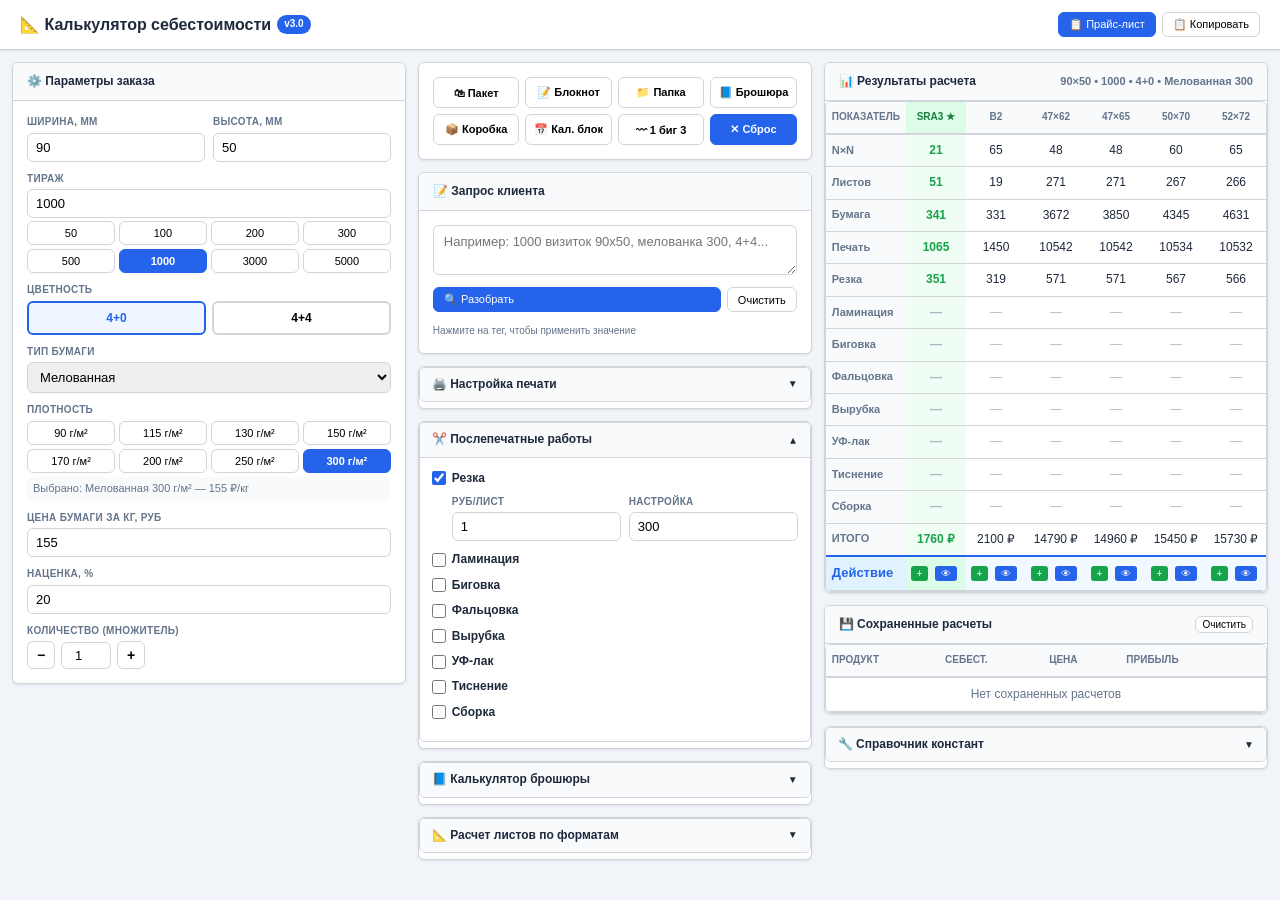
==== index.html @ 57817b4a "Update index.html" ====
<!DOCTYPE html>
<html lang="ru">
<head>
  <meta charset="UTF-8">
  <title>Калькулятор себестоимости — Полиграфия</title>
  <meta name="viewport" content="width=device-width, initial-scale=1.0">
  <style>
    :root {
      --primary: #2563eb;
      --primary-dark: #1d4ed8;
      --success: #16a34a;
      --warning: #ea580c;
      --danger: #dc2626;
      --bg: #f1f5f9;
      --card: #ffffff;
      --border: #d1d5db;
      --text: #1e293b;
      --text-muted: #64748b;
      --shadow: 0 1px 3px 0 rgb(0 0 0 / 0.08), 0 1px 2px -1px rgb(0 0 0 / 0.06);
      --shadow-lg: 0 10px 15px -3px rgb(0 0 0 / 0.1), 0 4px 6px -4px rgb(0 0 0 / 0.08);
      --radius: 6px;
    }
    * { box-sizing: border-box; margin: 0; padding: 0; }
    body {
      font-family: -apple-system, BlinkMacSystemFont, 'Segoe UI', Roboto, 'Helvetica Neue', Arial, sans-serif;
      background: var(--bg);
      color: var(--text);
      line-height: 1.45;
      padding: 0;
      font-size: 13px;
    }
    .app-header {
      background: var(--card);
      border-bottom: 1px solid var(--border);
      padding: 12px 20px;
      display: flex;
      align-items: center;
      justify-content: space-between;
      position: sticky;
      top: 0;
      z-index: 100;
      box-shadow: var(--shadow);
    }
    .app-header h1 {
      font-size: 16px;
      font-weight: 700;
      color: var(--text);
      display: flex;
      align-items: center;
      gap: 6px;
    }
    .app-header .badge {
      background: var(--primary);
      color: white;
      font-size: 10px;
      padding: 2px 7px;
      border-radius: 10px;
      font-weight: 600;
    }
    .header-actions { display: flex; gap: 6px; }

    .btn {
      padding: 6px 12px;
      border-radius: var(--radius);
      border: 1px solid var(--border);
      background: var(--card);
      cursor: pointer;
      font-size: 12px;
      font-weight: 500;
      transition: all 0.12s;
      display: inline-flex;
      align-items: center;
      gap: 4px;
    }
    .btn:hover { background: var(--bg); border-color: var(--text-muted); }
    .btn-primary {
      background: var(--primary);
      color: white;
      border-color: var(--primary);
    }
    .btn-primary:hover { background: var(--primary-dark); }
    .btn-success {
      background: var(--success);
      color: white;
      border-color: var(--success);
    }
    .btn-sm { padding: 5px 10px; font-size: 11px; }
    .btn-icon { padding: 6px; }

    /* ========== 3-COLUMN LAYOUT ========== */
    .container {
      max-width: 1600px;
      margin: 0 auto;
      padding: 16px;
      display: grid;
      grid-template-columns: 1fr 1fr 1fr;
      gap: 16px;
      align-items: start;
    }
    @media (max-width: 1280px) {
      .container { grid-template-columns: 1fr 1fr 1fr; gap: 12px; padding: 12px; }
    }
    @media (max-width: 1024px) {
      .container { grid-template-columns: 1fr; }
    }

    .col { display: flex; flex-direction: column; gap: 12px; }

    .panel {
      background: var(--card);
      border-radius: var(--radius);
      border: 1px solid var(--border);
      box-shadow: var(--shadow);
      overflow: hidden;
    }
    .panel-header {
      padding: 10px 14px;
      border-bottom: 1px solid var(--border);
      font-weight: 600;
      font-size: 12px;
      display: flex;
      align-items: center;
      justify-content: space-between;
      background: #f8fafc;
    }
    .panel-body { padding: 14px; }

    /* ========== COLUMN 1: PARAMETERS ========== */
    .param-grid {
      display: flex;
      flex-direction: column;
      gap: 10px;
    }
    .form-group { }
    .form-group label {
      display: block;
      font-size: 10px;
      font-weight: 600;
      color: var(--text-muted);
      margin-bottom: 3px;
      text-transform: uppercase;
      letter-spacing: 0.3px;
    }
    .form-group input,
    .form-group select {
      width: 100%;
      padding: 6px 8px;
      border: 1px solid var(--border);
      border-radius: var(--radius);
      font-size: 13px;
      transition: all 0.12s;
    }
    .form-group input:focus,
    .form-group select:focus {
      outline: none;
      border-color: var(--primary);
      box-shadow: 0 0 0 2px rgba(37, 99, 235, 0.1);
    }
    .form-row {
      display: grid;
      grid-template-columns: 1fr 1fr;
      gap: 8px;
    }

    .quick-buttons {
      display: grid;
      grid-template-columns: repeat(4, 1fr);
      gap: 4px;
      margin-top: 3px;
    }
    .quick-btn {
      padding: 5px 4px;
      border: 1px solid var(--border);
      background: var(--card);
      border-radius: var(--radius);
      font-size: 11px;
      cursor: pointer;
      text-align: center;
      transition: all 0.12s;
    }
    .quick-btn:hover { background: #f1f5f9; border-color: var(--text-muted); }
    .quick-btn.active {
      background: var(--primary);
      color: white;
      border-color: var(--primary);
      font-weight: 600;
    }

    .sides-toggle {
      display: grid;
      grid-template-columns: 1fr 1fr;
      gap: 6px;
    }
    .toggle-btn {
      padding: 8px 6px;
      border: 2px solid var(--border);
      background: var(--card);
      border-radius: var(--radius);
      cursor: pointer;
      text-align: center;
      font-weight: 600;
      font-size: 12px;
      transition: all 0.12s;
    }
    .toggle-btn.active {
      border-color: var(--primary);
      color: var(--primary);
      background: #eff6ff;
    }

    .multiplier-box {
      display: flex;
      align-items: center;
      gap: 6px;
    }
    .multiplier-box button {
      width: 28px;
      height: 28px;
      border: 1px solid var(--border);
      background: var(--card);
      border-radius: var(--radius);
      cursor: pointer;
      font-size: 14px;
      font-weight: 600;
      display: flex;
      align-items: center;
      justify-content: center;
    }
    .multiplier-box input {
      width: 50px;
      text-align: center;
      padding: 5px;
      border: 1px solid var(--border);
      border-radius: var(--radius);
    }

    .tag-hint {
      font-size: 10px;
      color: var(--text-muted);
      margin-top: 4px;
    }
    .paper-display {
      font-size: 11px;
      color: var(--text-muted);
      margin-top: 4px;
      padding: 4px 6px;
      background: #f8fafc;
      border-radius: var(--radius);
    }

    /* ========== PRODUCT TYPE BUTTONS ========== */
    .product-types {
      display: grid;
      grid-template-columns: repeat(4, 1fr);
      gap: 6px;
    }
    .product-types .quick-btn {
      font-size: 11px;
      padding: 8px 4px;
      font-weight: 600;
    }
    .product-types .quick-btn.active {
      background: var(--primary);
      color: white;
      border-color: var(--primary);
    }

    /* ========== PRICE LIST ========== */
    .price-qty-card {
      border: 1px solid var(--border);
      border-radius: var(--radius);
      padding: 10px;
      text-align: center;
      background: white;
      transition: all 0.12s;
    }
    .price-qty-card:hover { border-color: var(--primary); box-shadow: var(--shadow); }
    .price-qty-card .qty-label {
      font-size: 11px;
      font-weight: 600;
      color: var(--text-muted);
      margin-bottom: 6px;
    }
    .price-qty-card .price-btn {
      width: 100%;
      padding: 8px;
      border: 2px solid var(--primary);
      background: white;
      color: var(--primary);
      border-radius: var(--radius);
      font-size: 14px;
      font-weight: 700;
      cursor: pointer;
      transition: all 0.12s;
    }
    .price-qty-card .price-btn:hover {
      background: var(--primary);
      color: white;
    }
    .price-basket-item {
      display: flex;
      align-items: center;
      gap: 8px;
      padding: 8px 10px;
      border-bottom: 1px solid var(--border);
      font-size: 12px;
    }
    .price-basket-item:last-child { border-bottom: none; }
    .price-basket-item input[type="checkbox"] {
      width: 16px;
      height: 16px;
      accent-color: var(--primary);
    }
    .price-basket-item .basket-info {
      flex: 1;
      font-weight: 500;
    }
    .price-basket-item .basket-price {
      font-weight: 700;
      color: var(--primary);
      font-size: 13px;
    }
    .price-basket-item .basket-delete {
      padding: 2px 6px;
      font-size: 11px;
      border: 1px solid var(--border);
      background: white;
      border-radius: 3px;
      cursor: pointer;
      color: var(--danger);
    }
    .price-basket-item.merged {
      background: #eff6ff;
      border-left: 3px solid var(--primary);
    }

    /* ========== LAMINATION TYPE ========== */
    .lam-type-toggle {
      display: grid;
      grid-template-columns: 1fr 1fr;
      gap: 6px;
      margin-top: 6px;
    }
    .lam-color-toggle {
      display: grid;
      grid-template-columns: 1fr 1fr 1fr;
      gap: 6px;
      margin-top: 6px;
    }

    /* ========== COLUMN 2: TOOLS ========== */
    .request-box textarea {
      width: 100%;
      padding: 8px 10px;
      border: 1px solid var(--border);
      border-radius: var(--radius);
      font-size: 13px;
      resize: vertical;
      min-height: 50px;
      font-family: inherit;
    }
    .request-box textarea:focus {
      outline: none;
      border-color: var(--primary);
      box-shadow: 0 0 0 2px rgba(37, 99, 235, 0.1);
    }
    .request-actions {
      display: flex;
      gap: 6px;
      margin-top: 6px;
    }
    .parsed-tags {
      display: flex;
      flex-wrap: wrap;
      gap: 4px;
      margin-top: 8px;
    }
    .tag {
      padding: 3px 8px;
      background: #eff6ff;
      color: var(--primary);
      border: 1px solid #bfdbfe;
      border-radius: 12px;
      font-size: 11px;
      cursor: pointer;
      font-weight: 500;
      transition: all 0.12s;
    }
    .tag:hover { background: #dbeafe; }
    .tag.active {
      background: var(--primary);
      color: white;
      border-color: var(--primary);
    }

    /* Accordion */
    .accordion-item {
      border: 1px solid var(--border);
      border-radius: var(--radius);
      margin-bottom: 6px;
      overflow: hidden;
    }
    .accordion-header {
      padding: 8px 12px;
      background: #f8fafc;
      cursor: pointer;
      display: flex;
      align-items: center;
      justify-content: space-between;
      font-weight: 600;
      font-size: 12px;
      user-select: none;
    }
    .accordion-header:hover { background: #f1f5f9; }
    .accordion-icon { transition: transform 0.2s; font-size: 10px; }
    .accordion-item.open .accordion-icon { transform: rotate(180deg); }
    .accordion-body {
      display: none;
      padding: 12px;
      border-top: 1px solid var(--border);
    }
    .accordion-item.open .accordion-body { display: block; }

    .option-row {
      display: flex;
      align-items: center;
      gap: 6px;
      margin-bottom: 8px;
      font-size: 12px;
    }
    .option-row input[type="checkbox"] {
      width: 14px;
      height: 14px;
      accent-color: var(--primary);
    }
    .sub-options {
      margin-left: 20px;
      display: grid;
      grid-template-columns: 1fr 1fr;
      gap: 8px;
      margin-bottom: 10px;
    }
    .sub-options .form-group { margin-bottom: 0; }
    .sub-options .form-group.full { grid-column: 1 / -1; }

    .print-grid {
      display: grid;
      grid-template-columns: 1fr 1fr;
      gap: 8px;
    }

    .brochure-calc {
      display: grid;
      grid-template-columns: 1fr 1fr;
      gap: 8px;
      align-items: end;
    }
    .brochure-formats {
      display: grid;
      grid-template-columns: repeat(4, 1fr);
      gap: 4px;
      margin-bottom: 8px;
    }

    /* ========== COLUMN 3: OUTPUT ========== */
    .results-wrapper {
      overflow-x: auto;
      border-radius: var(--radius);
      border: 1px solid var(--border);
    }
    .results-table {
      width: 100%;
      border-collapse: collapse;
      font-size: 12px;
    }
    .results-table thead th {
      background: #f8fafc;
      padding: 8px 6px;
      border-bottom: 2px solid var(--border);
      font-weight: 600;
      font-size: 10px;
      text-transform: uppercase;
      color: var(--text-muted);
      white-space: nowrap;
      position: sticky;
      top: 0;
      z-index: 10;
    }
    .results-table tbody td {
      padding: 8px 6px;
      border-bottom: 1px solid var(--border);
      text-align: center;
      white-space: nowrap;
    }
    .results-table tbody tr:hover { background: #f8fafc; }
    .results-table tbody tr.best-format { background: #f0fdf4; }
    .results-table tbody tr.best-format td { color: var(--success); font-weight: 600; }
    .results-table .format-cell {
      text-align: left;
      font-weight: 600;
    }
    .results-table .total-cell {
      font-weight: 700;
      font-size: 13px;
    }
    .results-table .dash { color: var(--text-muted); opacity: 0.5; }

    /* Transposed results table */
    .results-transposed tbody td {
      text-align: center;
      padding: 7px 6px;
      border-bottom: 1px solid var(--border);
      font-size: 12px;
    }
    .results-transposed tbody td:first-child {
      text-align: left;
      font-weight: 600;
      color: var(--text-muted);
      font-size: 11px;
      background: #f8fafc;
      white-space: nowrap;
    }
    .results-transposed tbody tr:last-child td {
      font-weight: 700;
      font-size: 13px;
      background: #f0f9ff;
      border-top: 2px solid var(--primary);
    }
    .results-transposed tbody tr:last-child td:first-child {
      background: #e0f2fe;
      color: var(--primary);
    }
    .results-transposed tbody td.best-col {
      background: #f0fdf4;
      color: var(--success);
      font-weight: 600;
    }
    .results-transposed tbody tr:last-child td.best-col {
      background: #dcfce7;
      color: #15803d;
      font-weight: 700;
    }
    .results-transposed thead th {
      text-align: center;
    }
    .results-transposed thead th.best-col-header {
      background: #dcfce7;
      color: #15803d;
      position: relative;
    }
    .results-transposed thead th.best-col-header::after {
      content: "★";
      font-size: 10px;
      margin-left: 3px;
    }
    .results-transposed thead th:first-child {
      text-align: left;
      min-width: 70px;
    }
    .results-transposed .remember-cell {
      padding: 4px 2px !important;
      min-width: 60px;
    }

    .remember-btn {
      padding: 2px 6px;
      font-size: 10px;
      background: var(--success);
      color: white;
      border: none;
      border-radius: 3px;
      cursor: pointer;
      font-weight: 500;
      margin-right: 4px;
    }
    .remember-btn:hover { background: #15803d; }

    .saved-table {
      width: 100%;
      border-collapse: collapse;
      font-size: 12px;
    }
    .saved-table th {
      background: #f8fafc;
      padding: 8px 6px;
      border-bottom: 2px solid var(--border);
      font-weight: 600;
      font-size: 10px;
      text-transform: uppercase;
      color: var(--text-muted);
      text-align: left;
    }
    .saved-table td {
      padding: 8px 6px;
      border-bottom: 1px solid var(--border);
    }
    .saved-table tr:hover { background: #f8fafc; }
    .saved-table .price-cell { font-weight: 600; color: var(--primary); }
    .saved-table .profit-cell { font-weight: 600; color: var(--success); }
    .saved-table .cost-cell { font-weight: 500; }
    .saved-table .actions {
      display: flex;
      gap: 3px;
    }
    .saved-table .actions button {
      padding: 2px 5px;
      font-size: 10px;
      border: 1px solid var(--border);
      background: white;
      border-radius: 3px;
      cursor: pointer;
    }
    .saved-table .actions button:hover { background: var(--bg); }

    .constants-grid {
      display: grid;
      grid-template-columns: 1fr 1fr 1fr;
      gap: 12px;
      font-size: 12px;
    }
    .constants-grid h4 {
      font-size: 11px;
      margin-bottom: 6px;
      color: var(--primary);
      font-weight: 600;
    }
    .constants-grid ul {
      list-style: none;
      line-height: 1.7;
    }

    .results-summary {
      font-size: 11px;
      color: var(--text-muted);
    }

    /* Modal */
    .modal-overlay {
      display: none;
      position: fixed;
      inset: 0;
      background: rgba(0,0,0,0.5);
      z-index: 1000;
      align-items: center;
      justify-content: center;
      padding: 20px;
    }
    .modal-overlay.active { display: flex; }
    .modal {
      background: var(--card);
      border-radius: var(--radius);
      box-shadow: var(--shadow-lg);
      max-width: 900px;
      width: 100%;
      max-height: 90vh;
      overflow: hidden;
      display: flex;
      flex-direction: column;
    }
    .modal-header {
      padding: 14px 18px;
      border-bottom: 1px solid var(--border);
      display: flex;
      justify-content: space-between;
      align-items: center;
    }
    .modal-header h3 { font-size: 15px; }
    .modal-body {
      padding: 18px;
      overflow-y: auto;
      flex: 1;
    }
    .modal-close {
      background: none;
      border: none;
      font-size: 20px;
      cursor: pointer;
      color: var(--text-muted);
    }

    /* Utilities */
    .text-muted { color: var(--text-muted); }
    .text-sm { font-size: 11px; }
    .mb-2 { margin-bottom: 6px; }
    .mb-3 { margin-bottom: 10px; }
    .mt-2 { margin-top: 6px; }
    .mt-3 { margin-top: 10px; }
    .w-full { width: 100%; }
    .flex { display: flex; }
    .gap-2 { gap: 6px; }
    .items-center { align-items: center; }
    .justify-between { justify-content: space-between; }

    @media (max-width: 768px) {
      .app-header { padding: 10px 14px; }
      .app-header h1 { font-size: 14px; }
      .container { padding: 10px; gap: 10px; }
      .print-grid { grid-template-columns: 1fr; }
      .sub-options { grid-template-columns: 1fr; }
      .brochure-calc { grid-template-columns: 1fr; }
      .constants-grid { grid-template-columns: 1fr; }
    }
  </style>
<base target="_blank">
</head>
<body>

<div class="app-header">
  <h1>&#128208; Калькулятор себестоимости <span class="badge">v3.0</span></h1>
  <div class="header-actions">
    <button class="btn btn-primary btn-sm" onclick="openPriceModal()">&#128203; Прайс-лист</button>
    <button class="btn btn-sm" onclick="copyToClipboard()">&#128203; Копировать</button>
  </div>
</div>

<div class="container">

  <!-- ========== COLUMN 1: PARAMETERS ========== -->
  <div class="col col-params">

    <div class="panel">
      <div class="panel-header">&#9881;&#65039; Параметры заказа</div>
      <div class="panel-body">
        <div class="param-grid">

          <div class="form-row">
            <div class="form-group">
              <label>Ширина, мм</label>
              <input type="number" id="width" value="90" oninput="onInputChange()">
            </div>
            <div class="form-group">
              <label>Высота, мм</label>
              <input type="number" id="height" value="50" oninput="onInputChange()">
            </div>
          </div>

          <div class="form-group">
            <label>Тираж</label>
            <input type="number" id="quantity" value="1000" oninput="onInputChange()">
            <div class="quick-buttons" id="quantityButtons"></div>
          </div>

          <div class="form-group">
            <label>Цветность</label>
            <div class="sides-toggle">
              <button class="toggle-btn active" id="btn_4_0" onclick="setSides(1)">4+0</button>
              <button class="toggle-btn" id="btn_4_4" onclick="setSides(2)">4+4</button>
            </div>
          </div>

          <div class="form-group">
            <label>Тип бумаги</label>
            <select id="paperType" onchange="updatePaperOptions(); onInputChange();">
              <option value="offset">Офсетная</option>
              <option value="matt" selected>Мелованная</option>
              <option value="cardboard">Картон</option>
              <option value="designer">Дизайнерская</option>
              <option value="adhesive">Самоклейка</option>
            </select>
          </div>

          <div id="customPaperPriceContainer" style="display:none;">
            <div class="form-group">
              <label>Стоимость за 1 лист, руб</label>
              <input type="number" id="customPaperPrice" value="100" oninput="onInputChange()">
              <div class="tag-hint">Для цифры — 1/4 листа, для офсета — 1/2 листа</div>
            </div>
          </div>

          <div class="form-group">
            <label>Плотность</label>
            <div class="quick-buttons" id="paperOptions"></div>
            <div id="display_paper" class="paper-display">Выбрано: Мелованная 300 г/м2</div>
          </div>

          <div class="form-group" id="paperPricePerKgGroup">
            <label>Цена бумаги за кг, руб</label>
            <input type="number" id="paperPricePerKg" value="155" oninput="onInputChange()">
          </div>

          <div class="form-group">
            <label>Наценка, %</label>
            <input type="number" id="markupPercent" value="20" oninput="onInputChange()">
          </div>

          <div class="form-group">
            <label>Количество (множитель)</label>
            <div class="multiplier-box">
              <button onclick="changeMultiplier(-1)">&#8722;</button>
              <input type="number" id="quantityMultiplier" value="1" min="1" oninput="onMultiplierChange()">
              <button onclick="changeMultiplier(1)">+</button>
            </div>
          </div>

        </div>
      </div>
    </div>

  </div>

  <!-- ========== COLUMN 2: TOOLS ========== -->
  <div class="col col-tools">

    <!-- Product Types -->
    <div class="panel">
      <div class="panel-body">
        <div class="product-types">
          <button class="quick-btn" id="ptype_Packet" onclick="selectProductType('Пакет A3')">🛍 Пакет</button>
          <button class="quick-btn" id="ptype_Bloknot" onclick="selectProductType('Блокнот')">📝 Блокнот</button>
          <button class="quick-btn" id="ptype_Papka" onclick="selectProductType('Папка')">📁 Папка</button>
          <button class="quick-btn" id="ptype_Broshyura" onclick="selectProductType('Брошюра')">📘 Брошюра</button>
          <button class="quick-btn" id="ptype_Korobka" onclick="selectProductType('Коробка')">📦 Коробка</button>
          <button class="quick-btn" id="ptype_Kalendar" onclick="selectProductType('Календарный блок')">📅 Кал. блок</button>
          <button class="quick-btn" id="ptype_1big3" onclick="selectProductType('Изделие 1 биг 3')">〰 1 биг 3</button>
          <button class="quick-btn active" id="ptype_None" onclick="selectProductType('')">✕ Сброс</button>
        </div>
      </div>
    </div>

    <!-- Client Request -->
    <div class="panel request-box">
      <div class="panel-header">&#128221; Запрос клиента</div>
      <div class="panel-body">
        <textarea id="clientRequestInput" placeholder="Например: 1000 визиток 90x50, мелованка 300, 4+4..."></textarea>
        <div class="request-actions">
          <button class="btn btn-primary btn-sm w-full" onclick="parseRequest()">&#128269; Разобрать</button>
          <button class="btn btn-sm" onclick="clearRequest()">Очистить</button>
        </div>
        <div id="parsedTags" class="parsed-tags"></div>
        <div class="tag-hint">Нажмите на тег, чтобы применить значение</div>
      </div>
    </div>

    <!-- Print Settings -->
    <div class="panel">
      <div class="accordion-item" id="accordionPrint">
        <div class="accordion-header" onclick="toggleAccordion('accordionPrint')">
          <span>&#128424;&#65039; Настройка печати</span>
          <span class="accordion-icon">&#9660;</span>
        </div>
        <div class="accordion-body">
          <div class="print-grid">
            <div class="form-group"><label>Цифра SRA3, руб/лист</label><input type="number" id="printCostZ" value="15"></div>
            <div class="form-group"><label>Приладка SRA3</label><input type="number" id="setupPrintZ" value="300"></div>
            <div class="form-group"><label>Цифра B2, руб/лист</label><input type="number" id="printCostE" value="50"></div>
            <div class="form-group"><label>Приладка B2</label><input type="number" id="setupPrintE" value="500"></div>
            <div class="form-group"><label>Офсет A2, руб/лист</label><input type="number" id="printCostOffsetA2" value="2"></div>
            <div class="form-group"><label>Приладка A2</label><input type="number" id="setupPrintOffsetA2" value="10000"></div>
          </div>
        </div>
      </div>
    </div>

    <!-- Post-press -->
    <div class="panel">
      <div class="accordion-item open" id="accordionPostpress">
        <div class="accordion-header" onclick="toggleAccordion('accordionPostpress')">
          <span>&#9986;&#65039; Послепечатные работы</span>
          <span class="accordion-icon">&#9660;</span>
        </div>
        <div class="accordion-body">

          <div class="option-row">
            <input type="checkbox" id="cuttingEnabled" checked onchange="updateSubFields()">
            <label for="cuttingEnabled" style="margin:0; font-weight:600; text-transform:none; font-size:12px;">Резка</label>
          </div>
          <div class="sub-options" id="cuttingOptions">
            <div class="form-group"><label>руб/лист</label><input type="number" id="cuttingCostSetting" value="1" oninput="onInputChange()"></div>
            <div class="form-group"><label>Настройка</label><input type="number" id="setupCutting" value="300" oninput="onInputChange()"></div>
          </div>

          <div class="option-row">
            <input type="checkbox" id="laminationEnabled" onchange="updateSubFields()">
            <label for="laminationEnabled" style="margin:0; font-weight:600; text-transform:none; font-size:12px;">Ламинация</label>
          </div>
          <div class="sub-options" id="laminationOptions" style="display:none;">
            <div class="form-group"><label>Глянец/мат, руб/лист</label><input type="number" id="laminationCost" value="12" oninput="onInputChange()"></div>
            <div class="form-group"><label>Настройка</label><input type="number" id="setupLamination" value="300" oninput="onInputChange()"></div>
            <div class="form-group"><label>Софтач SRA3, руб</label><input type="number" id="softtouchCostSRA3" value="30" oninput="onInputChange()"></div>
            <div class="form-group"><label>Софтач др., руб</label><input type="number" id="softtouchCostOther" value="50" oninput="onInputChange()"></div>
            <div class="form-group full">
              <label>Тип ламинации</label>
              <div class="lam-type-toggle">
                <button class="toggle-btn active" onclick="setLaminationType('gloss')" id="lam_gloss">Глянец/мат</button>
                <button class="toggle-btn" onclick="setLaminationType('softtouch')" id="lam_softtouch">Софтач</button>
              </div>
            </div>
            <div class="form-group full">
              <label>Цветность</label>
              <div class="lam-color-toggle">
                <button class="toggle-btn active" onclick="setLaminationSides('1+0')" id="lam_1_0">1+0</button>
                <button class="toggle-btn" onclick="setLaminationSides('1+1')" id="lam_1_1">1+1</button>
              </div>
            </div>
          </div>

          <div class="option-row">
            <input type="checkbox" id="scoreEnabled" onchange="updateSubFields()">
            <label for="scoreEnabled" style="margin:0; font-weight:600; text-transform:none; font-size:12px;">Биговка</label>
          </div>
          <div class="sub-options" id="scoreOptions" style="display:none;">
            <div class="form-group"><label>руб/биг</label><input type="number" id="scoreCost" value="2" oninput="onInputChange()"></div>
            <div class="form-group"><label>Настройка</label><input type="number" id="setupScore" value="300" oninput="onInputChange()"></div>
            <div class="form-group"><label>Бигов на изд.</label><input type="number" id="scoreCountInput" value="2" oninput="onInputChange()"></div>
          </div>

          <div class="option-row">
            <input type="checkbox" id="foldingEnabled" onchange="updateSubFields()">
            <label for="foldingEnabled" style="margin:0; font-weight:600; text-transform:none; font-size:12px;">Фальцовка</label>
          </div>
          <div class="sub-options" id="foldingOptions" style="display:none;">
            <div class="form-group"><label>руб/изд.</label><input type="number" id="foldingCostSetting" value="1" oninput="onInputChange()"></div>
            <div class="form-group"><label>Настройка</label><input type="number" id="setupFolding" value="300" oninput="onInputChange()"></div>
          </div>

          <div class="option-row">
            <input type="checkbox" id="diecutEnabled" onchange="updateSubFields()">
            <label for="diecutEnabled" style="margin:0; font-weight:600; text-transform:none; font-size:12px;">Вырубка</label>
          </div>
          <div class="sub-options" id="diecutOptions" style="display:none;">
            <div class="form-group"><label>руб/изд.</label><input type="number" id="diecutCostSetting" value="5" oninput="onInputChange()"></div>
            <div class="form-group"><label>Настройка</label><input type="number" id="setupDiecut" value="5000" oninput="onInputChange()"></div>
            <div class="form-group"><label>Штамп</label><input type="number" id="diecutStampCostSetting" value="5500" oninput="onInputChange()"></div>
            <div class="form-group"><label>Штук на штампе</label><input type="number" id="diecutPerStamp" value="1" min="1" oninput="onInputChange()"></div>
          </div>

          <div class="option-row">
            <input type="checkbox" id="uvLacquerEnabled" onchange="updateSubFields()">
            <label for="uvLacquerEnabled" style="margin:0; font-weight:600; text-transform:none; font-size:12px;">УФ-лак</label>
          </div>
          <div class="sub-options" id="uvLacquerOptions" style="display:none;">
            <div class="form-group"><label>руб/лист</label><input type="number" id="uvLacquerCostSetting" value="10" oninput="onInputChange()"></div>
            <div class="form-group"><label>Настройка</label><input type="number" id="setupUvLacquer" value="5000" oninput="onInputChange()"></div>
          </div>

          <div class="option-row">
            <input type="checkbox" id="embossingEnabled" onchange="updateSubFields()">
            <label for="embossingEnabled" style="margin:0; font-weight:600; text-transform:none; font-size:12px;">Тиснение</label>
          </div>
          <div class="sub-options" id="embossingOptions" style="display:none;">
            <div class="form-group"><label>руб/изд.</label><input type="number" id="embossingCostSetting" value="10" oninput="onInputChange()"></div>
            <div class="form-group"><label>Настройка</label><input type="number" id="setupEmbossing" value="4500" oninput="onInputChange()"></div>
            <div class="form-group"><label>Клише</label><input type="number" id="embossingKlischeCostSetting" value="2000" oninput="onInputChange()"></div>
          </div>

          <div class="option-row">
            <input type="checkbox" id="assemblyEnabled" onchange="updateSubFields()">
            <label for="assemblyEnabled" style="margin:0; font-weight:600; text-transform:none; font-size:12px;">Сборка</label>
          </div>
          <div class="sub-options" id="assemblyOptions" style="display:none;">
            <div class="form-group"><label>руб/изд.</label><input type="number" id="assemblyCostSetting" value="5" oninput="onInputChange()"></div>
            <div class="form-group"><label>Настройка</label><input type="number" id="setupAssembly" value="300" oninput="onInputChange()"></div>
          </div>

        </div>
      </div>
    </div>

    <!-- Brochure Calculator -->
    <div class="panel">
      <div class="accordion-item" id="accordionBrochure">
        <div class="accordion-header" onclick="toggleAccordion('accordionBrochure')">
          <span>&#128216; Калькулятор брошюры</span>
          <span class="accordion-icon">&#9660;</span>
        </div>
        <div class="accordion-body">
          <div class="brochure-formats">
            <button class="quick-btn" onclick="selectBrochureFormat(this, 'A6')">A6</button>
            <button class="quick-btn" onclick="selectBrochureFormat(this, 'A5')">A5</button>
            <button class="quick-btn" onclick="selectBrochureFormat(this, 'A4')">A4</button>
            <button class="quick-btn" onclick="selectBrochureFormat(this, '210x210')">210x210</button>
          </div>
          <div class="brochure-calc">
            <div class="form-group">
              <label>Страниц</label>
              <input type="number" id="brochureInput" oninput="calculateBrochureResult()">
            </div>
            <div class="form-group">
              <label>Листов A3</label>
              <input type="text" id="brochureOutput" readonly style="background:#f8fafc; font-weight:600;">
            </div>
          </div>
        </div>
      </div>
    </div>

    <!-- Sheet Calculator -->
    <div class="panel">
      <div class="accordion-item" id="accordionSheets">
        <div class="accordion-header" onclick="toggleAccordion('accordionSheets')">
          <span>&#128208; Расчет листов по форматам</span>
          <span class="accordion-icon">&#9660;</span>
        </div>
        <div class="accordion-body">
          <div class="form-row">
            <div class="form-group"><label>Ширина</label><input type="number" id="sheetCalcWidth" placeholder="мм"></div>
            <div class="form-group"><label>Высота</label><input type="number" id="sheetCalcHeight" placeholder="мм"></div>
          </div>
          <div class="form-group mt-2">
            <label>Тираж</label>
            <input type="number" id="sheetCalcQuantity" value="1000">
          </div>
          <button class="btn btn-primary btn-sm w-full mt-3" onclick="calculateSheetFormats()">Рассчитать</button>
          <div class="results-wrapper mt-3">
            <table class="results-table">
              <thead>
                <tr><th>Формат</th><th>На лист</th><th>Нужно листов</th></tr>
              </thead>
              <tbody id="sheetCalcTableBody">
                <tr><td colspan="3" class="text-muted">\u0412\u0432\u0435\u0434\u0438\u0442\u0435 \u0440\u0430\u0437\u043C\u0435\u0440 \u0438 \u0442\u0438\u0440\u0430\u0436</td></tr>
              </tbody>
            </table>
          </div>
        </div>
      </div>
    </div>

  </div>

  <!-- ========== COLUMN 3: OUTPUT ========== -->
  <div class="col col-output">

    <!-- Results Table -->
    <div class="panel">
      <div class="panel-header" style="justify-content: space-between;">
        <span>&#128202; Результаты расчета</span>
        <span class="results-summary" id="resultsSummary"></span>
      </div>
      <div class="panel-body" style="padding:0;">
        <div class="results-wrapper">
          <table class="results-table results-transposed" id="resultsBody">
            <thead>
              <tr>
                <th class="metric-col">Показатель</th>
                <th>SRA3</th>
                <th>B2</th>
                <th>50x70</th>
                <th>47x62</th>
                <th>47x65</th>
                <th>52x72</th>
              </tr>
            </thead>
            <tbody id="resultsTable">
              <tr><td colspan="7" class="text-muted">Введите параметры для расчета</td></tr>
            </tbody>
          </table>
        </div>
      </div>

    </div>

    <!-- Saved Calculations -->
    <div class="panel">
      <div class="panel-header">
        <span>&#128190; Сохраненные расчеты</span>
        <button class="btn btn-sm" onclick="clearSaved()" style="padding:2px 6px; font-size:10px;">Очистить</button>
      </div>
      <div class="panel-body" style="padding:0;">
        <div class="results-wrapper">
          <table class="saved-table">
            <thead>
              <tr>
                <th>Продукт</th>
                <th>Себест.</th>
                <th>Цена</th>
                <th>Прибыль</th>
                <th></th>
              </tr>
            </thead>
            <tbody id="savedTableBody">
              <tr><td colspan="5" class="text-muted" style="text-align:center;">Нет сохраненных расчетов</td></tr>
            </tbody>
          </table>
        </div>
      </div>
    </div>

    <!-- Constants Reference -->
    <div class="panel">
      <div class="accordion-item" id="accordionConstants">
        <div class="accordion-header" onclick="toggleAccordion('accordionConstants')">
          <span>&#128295; Справочник констант</span>
          <span class="accordion-icon">&#9660;</span>
        </div>
        <div class="accordion-body">
          <div class="constants-grid">
            <div>
              <h4>&#128196; Бумага за кг</h4>
              <ul>
                <li>Офсетная: <b>125 &#8381;</b></li>
                <li>Мелованная &#8804;200: <b>135 &#8381;</b></li>
                <li>Мелованная &gt;200: <b>155 &#8381;</b></li>
                <li>Картон: <b>160 &#8381;</b></li>
              </ul>
            </div>
            <div>
              <h4>&#128424;&#65039; Печать</h4>
              <ul>
                <li>SRA3: <b>15 &#8381;</b> + приладка <b>300 &#8381;</b></li>
                <li>B2: <b>50 &#8381;</b> + приладка <b>500 &#8381;</b></li>
                <li>Офсет A2: <b>2 &#8381;</b> + приладка <b>10 000 &#8381;</b></li>
              </ul>
            </div>
            <div>
              <h4>&#9986;&#65039; Послепечать</h4>
              <ul>
                <li>Резка: <b>1 &#8381;</b> + <b>300 &#8381;</b></li>
                <li>Ламинация: <b>12 &#8381;</b> + <b>300 &#8381;</b></li>
                <li>Софтач SRA3: <b>30 &#8381;</b></li>
                <li>Софтач др.: <b>50 &#8381;</b></li>
                <li>Биговка: <b>2 &#8381;</b> + <b>300 &#8381;</b></li>
                <li>Фальцовка: <b>1 &#8381;</b> + <b>300 &#8381;</b></li>
                <li>Вырубка: <b>5 &#8381;</b> + <b>5000 &#8381;</b> + штамп</li>
                <li>УФ-лак: <b>10 &#8381;</b> + <b>5000 &#8381;</b></li>
                <li>Тиснение: <b>10 &#8381;</b> + <b>4500 &#8381;</b> + клише</li>
                <li>Сборка: <b>5 &#8381;</b> + <b>300 &#8381;</b></li>
              </ul>
            </div>
          </div>
        </div>
      </div>
    </div>

  </div>

</div>

<!-- Price Modal -->
<div class="modal-overlay" id="priceModal">
  <div class="modal" style="max-width:950px;">
    <div class="modal-header">
      <h3>&#128203; Прайс-лист — интерактивный</h3>
      <button class="modal-close" onclick="closePriceModal()">&times;</button>
    </div>
    <div class="modal-body" id="priceListContainer" style="display:flex; flex-direction:column; gap:16px;">

      <!-- Product info -->
      <div id="priceProductInfo" style="font-size:13px; font-weight:600; color:var(--text); padding:8px 12px; background:#f8fafc; border-radius:var(--radius); border:1px solid var(--border);"></div>

      <!-- Filters -->
      <div style="display:grid; grid-template-columns:1fr 1fr 1fr; gap:12px;">
        <div>
          <label style="font-size:10px; font-weight:600; color:var(--text-muted); text-transform:uppercase; margin-bottom:4px; display:block;">Формат</label>
          <div class="quick-buttons" id="priceFormatButtons" style="grid-template-columns:repeat(3,1fr);"></div>
        </div>
        <div>
          <label style="font-size:10px; font-weight:600; color:var(--text-muted); text-transform:uppercase; margin-bottom:4px; display:block;">Цветность</label>
          <div class="sides-toggle" id="priceColorToggle">
            <button class="toggle-btn active" onclick="setPriceColor('4+0')" id="pc_4_0">4+0</button>
            <button class="toggle-btn" onclick="setPriceColor('4+4')" id="pc_4_4">4+4</button>
          </div>
        </div>
        <div>
          <label style="font-size:10px; font-weight:600; color:var(--text-muted); text-transform:uppercase; margin-bottom:4px; display:block;">Плотность</label>
          <div class="quick-buttons" id="priceDensityButtons" style="grid-template-columns:repeat(4,1fr);"></div>
        </div>
      </div>

      <!-- Quantities grid -->
      <div>
        <label style="font-size:10px; font-weight:600; color:var(--text-muted); text-transform:uppercase; margin-bottom:6px; display:block;">Нажмите на цену чтобы сохранить позицию</label>
        <div id="priceQuantitiesGrid" style="display:grid; grid-template-columns:repeat(4,1fr); gap:8px;"></div>
      </div>

      <!-- Basket -->
      <div style="border:1px solid var(--border); border-radius:var(--radius); overflow:hidden;">
        <div style="padding:10px 14px; background:#f8fafc; border-bottom:1px solid var(--border); display:flex; justify-content:space-between; align-items:center;">
          <span style="font-weight:600; font-size:13px;">&#128203; Собранные позиции</span>
          <div style="display:flex; gap:6px;">
            <button class="btn btn-sm" onclick="mergePriceBasket()" id="mergeBtn" style="display:none;">&#128279; Объединить</button>
            <button class="btn btn-sm" onclick="clearPriceBasket()">&#128465; Очистить</button>
          </div>
        </div>
        <div id="priceBasketBody" style="padding:10px 14px; min-height:60px;">
          <p class="text-muted" style="text-align:center; margin:12px 0;">Нажмите на цену выше чтобы добавить позицию</p>
        </div>
      </div>

    </div>
    <div style="padding:10px 18px; border-top:1px solid var(--border); display:flex; justify-content:flex-end; gap:6px;">
      <button class="btn" onclick="closePriceModal()">Закрыть</button>
      <button class="btn btn-primary" onclick="generatePriceList()">&#128260; Сгенерировать</button>
    </div>
  </div>
</div>

<input type="hidden" id="densityInput" value="300">

<!-- Layout Preview Modal -->
<div class="modal-overlay" id="chartModal">
  <div class="modal" style="max-width:900px; width:auto;">
    <div class="modal-header">
      <h3>👁 Макет размещения на печатном листе</h3>
      <button class="modal-close" onclick="closeChartModal()">&times;</button>
    </div>
    <div class="modal-body" style="display:flex; flex-direction:column; align-items:center; gap:16px;">
      <canvas id="layoutCanvas" style="border:1px solid var(--border); border-radius:var(--radius); max-width:100%;"></canvas>
      <div id="layoutLegend" style="font-size:12px; display:flex; gap:16px; flex-wrap:wrap; justify-content:center;">
        <span style="display:flex; align-items:center; gap:4px;"><span style="width:14px;height:14px;background:#2563eb;border-radius:2px;display:inline-block;"></span> Изделие</span>
        <span style="display:flex; align-items:center; gap:4px;"><span style="width:14px;height:14px;background:#f59e0b;border-radius:2px;display:inline-block;"></span> Припуск (2мм)</span>
        <span style="display:flex; align-items:center; gap:4px;"><span style="width:14px;height:14px;background:#e2e8f0;border:1px solid #94a3b8;border-radius:2px;display:inline-block;"></span> Печатная зона</span>
      </div>
    </div>
    <div style="padding:10px 18px; border-top:1px solid var(--border); display:flex; justify-content:flex-end; gap:6px;">
      <button class="btn" onclick="closeChartModal()">Закрыть</button>
    </div>
  </div>
</div>

<script>
let s = 1;
let selectedBrochureFormat = null;
let savedResults = [];
let selectedProductType = "";
let nextDimensionIndex = 0;
let currentLaminationSides = "1+0";
let currentLaminationType = "gloss"; // "gloss" или "softtouch"

// Price list basket
let priceBasket = [];
let selectedPriceFormat = "SRA3";
let selectedPriceColor = "4+0";
let selectedPriceDensity = null;

const formatLabels = {
  Z: "Цифра SRA3",
  E: "Цифра B2",
  A: "Офсет 50x70",
  B: "Офсет 47x62",
  R: "Офсет 47x65",
  M: "Офсет 52x72"
};

const sheetFormats = [
  { name: "Z", paperSize: { w: 320, h: 450 }, printArea: { w: 310, h: 430 } },
  { name: "E", paperSize: { w: 520, h: 720 }, printArea: { w: 500, h: 710 } },
  { name: "B", paperSize: { w: 470, h: 620 }, printArea: { w: 450, h: 610 } },
  { name: "R", paperSize: { w: 470, h: 650 }, printArea: { w: 450, h: 640 } },
  { name: "A", paperSize: { w: 500, h: 700 }, printArea: { w: 480, h: 690 } },
  { name: "M", paperSize: { w: 520, h: 720 }, printArea: { w: 500, h: 710 } }
];

const densityMap = {
  offset: [80, 100, 120, 160, 190],
  matt: [90, 115, 130, 150, 170, 200, 250, 300],
  cardboard: [215, 230, 250, 270, 300, 320, 350],
  designer: [300],
  adhesive: [80]
};

const quantities = [50, 100, 200, 300, 500, 1000, 3000, 5000];

window.onload = () => {
  initQuantityButtons();
  updatePaperOptions();
  onInputChange();
};

function initQuantityButtons() {
  const container = document.getElementById("quantityButtons");
  quantities.forEach(qty => {
    const btn = document.createElement("button");
    btn.className = "quick-btn";
    btn.textContent = qty;
    btn.dataset.qty = qty;
    btn.onclick = () => {
      document.getElementById("quantity").value = qty;
      document.querySelectorAll("#quantityButtons .quick-btn").forEach(b => b.classList.remove("active"));
      btn.classList.add("active");
      onInputChange();
    };
    container.appendChild(btn);
  });
  container.children[5]?.classList.add("active");
}

function setSides(val) {
  s = val;
  document.getElementById("btn_4_0").classList.toggle("active", val === 1);
  document.getElementById("btn_4_4").classList.toggle("active", val === 2);
  onInputChange();
}

function setLaminationSides(val) {
  currentLaminationSides = val;
  document.getElementById("lam_1_0").classList.toggle("active", val === "1+0");
  document.getElementById("lam_1_1").classList.toggle("active", val === "1+1");
  onInputChange();
}

function setLaminationType(val) {
  currentLaminationType = val;
  document.getElementById("lam_gloss").classList.toggle("active", val === "gloss");
  document.getElementById("lam_softtouch").classList.toggle("active", val === "softtouch");
  onInputChange();
}

function selectProductType(type) {
  selectedProductType = type;
  const ids = ['ptype_Packet','ptype_Bloknot','ptype_Papka','ptype_Broshyura','ptype_Korobka','ptype_Kalendar','ptype_1big3','ptype_None'];
  ids.forEach(id => {
    const btn = document.getElementById(id);
    if (btn) btn.classList.toggle("active", id === 'ptype_None' ? type === '' : selectedProductType === type && id !== 'ptype_None');
  });
  onInputChange();
}

function updatePaperOptions() {
  const paperType = document.getElementById("paperType").value;
  const optionsDiv = document.getElementById("paperOptions");
  const customPriceDiv = document.getElementById("customPaperPriceContainer");
  const priceGroup = document.getElementById("paperPricePerKgGroup");
  
  optionsDiv.innerHTML = "";
  
  if (paperType === "designer" || paperType === "adhesive") {
    customPriceDiv.style.display = "block";
    priceGroup.style.display = "none";
    const densities = densityMap[paperType] || [300];
    densities.forEach(d => {
      const btn = document.createElement("button");
      btn.className = "quick-btn";
      btn.textContent = d + " г/м\u00B2";
      btn.onclick = () => {
        document.querySelectorAll("#paperOptions .quick-btn").forEach(b => b.classList.remove("active"));
        btn.classList.add("active");
        document.getElementById("densityInput").value = d;
        document.getElementById("display_paper").textContent = `Выбрано: ${getPaperTypeLabel(paperType)} ${d} г/м\u00B2`;
        onInputChange();
      };
      optionsDiv.appendChild(btn);
    });
    if (optionsDiv.children.length) optionsDiv.children[0].click();
  } else {
    customPriceDiv.style.display = "none";
    priceGroup.style.display = "block";
    const densities = densityMap[paperType] || [];
    densities.forEach(d => {
      const btn = document.createElement("button");
      btn.className = "quick-btn";
      btn.textContent = d + " г/м\u00B2";
      btn.onclick = () => {
        document.querySelectorAll("#paperOptions .quick-btn").forEach(b => b.classList.remove("active"));
        btn.classList.add("active");
        document.getElementById("densityInput").value = d;
        const price = getPaperPriceByTypeAndDensity(paperType, d);
        document.getElementById("paperPricePerKg").value = price;
        document.getElementById("display_paper").textContent = `Выбрано: ${getPaperTypeLabel(paperType)} ${d} г/м\u00B2 \u2014 ${price} \u20BD/кг`;
        onInputChange();
      };
      optionsDiv.appendChild(btn);
    });
    if (optionsDiv.children.length) {
      const idx = paperType === "matt" ? 7 : 0;
      optionsDiv.children[Math.min(idx, optionsDiv.children.length - 1)]?.click();
    }
  }
}

function getPaperPriceByTypeAndDensity(paperType, density) {
  if (paperType === "offset") return 125;
  if (paperType === "matt") return density <= 200 ? 135 : 155;
  if (paperType === "cardboard") return 160;
  return 0;
}

function getPaperTypeLabel(type) {
  return type === "offset" ? "Офсетная" :
         type === "matt" ? "Мелованная" :
         type === "cardboard" ? "Картон" :
         type === "designer" ? "Дизайнерская" :
         type === "adhesive" ? "Самоклейка" : type;
}

function toggleAccordion(id) {
  document.getElementById(id).classList.toggle("open");
}

function updateSubFields() {
  const map = [
    ['cuttingEnabled', 'cuttingOptions'],
    ['laminationEnabled', 'laminationOptions'],
    ['scoreEnabled', 'scoreOptions'],
    ['foldingEnabled', 'foldingOptions'],
    ['diecutEnabled', 'diecutOptions'],
    ['uvLacquerEnabled', 'uvLacquerOptions'],
    ['embossingEnabled', 'embossingOptions'],
    ['assemblyEnabled', 'assemblyOptions']
  ];
  map.forEach(([chk, container]) => {
    const el = document.getElementById(container);
    if (el) el.style.display = document.getElementById(chk)?.checked ? "grid" : "none";
  });
  onInputChange();
}

function onInputChange() {
  calculate();
  renderSavedList();
}

function calculate() {
  const tbody = document.getElementById("resultsTable");
  const theadRow = document.querySelector("#resultsBody thead tr");
  tbody.innerHTML = "";

  // Reset headers
  theadRow.innerHTML = '<th class="metric-col">\u041F\u043E\u043A\u0430\u0437\u0430\u0442\u0435\u043B\u044C</th>';

  const w = Number(document.getElementById("width").value) || 0;
  const h = Number(document.getElementById("height").value) || 0;
  const N = Number(document.getElementById("quantity").value) || 0;
  const density = Number(document.getElementById("densityInput").value);
  const paperType = document.getElementById("paperType").value;
  const isCustomPaper = paperType === "designer" || paperType === "adhesive";
  const customPaperPrice = isCustomPaper ? Number(document.getElementById("customPaperPrice").value || 100) : 0;
  const paperPricePerKg = isCustomPaper ? 0 : Number(document.getElementById("paperPricePerKg").value);
  const multiplier = Number(document.getElementById("quantityMultiplier").value) || 1;

  if (!w || !h || !N) {
    tbody.innerHTML = `<tr><td colspan="7" class="text-muted">\u0412\u0432\u0435\u0434\u0438\u0442\u0435 \u0440\u0430\u0437\u043C\u0435\u0440\u044B \u0438 \u0442\u0438\u0440\u0430\u0436</td></tr>`;
    sheetFormats.forEach(s => {
      const th = document.createElement("th");
      th.textContent = s.name === "Z" ? "SRA3" : s.name === "E" ? "B2" : s.name === "A" ? "50\u00D770" : s.name === "B" ? "47\u00D762" : s.name === "R" ? "47\u00D765" : "52\u00D772";
      theadRow.appendChild(th);
    });
    return;
  }

  const c_p_Z = Number(document.getElementById("printCostZ").value);
  const P_Z = Number(document.getElementById("setupPrintZ").value);
  const c_p_E = Number(document.getElementById("printCostE").value);
  const P_E = Number(document.getElementById("setupPrintE").value);
  const c_p_Offset = Number(document.getElementById("printCostOffsetA2").value);
  const P_Offset = Number(document.getElementById("setupPrintOffsetA2").value);

  const cuttingEnabled = document.getElementById("cuttingEnabled")?.checked ?? false;
  const cuttingCost = Number(document.getElementById("cuttingCostSetting").value) || 0;
  const setupCutting = Number(document.getElementById("setupCutting").value) || 0;
  const laminationEnabled = document.getElementById("laminationEnabled")?.checked ?? false;
  const laminationCost = Number(document.getElementById("laminationCost").value) || 0;
  const setupLamination = Number(document.getElementById("setupLamination").value) || 0;
  const softtouchCostSRA3 = Number(document.getElementById("softtouchCostSRA3").value) || 30;
  const softtouchCostOther = Number(document.getElementById("softtouchCostOther").value) || 50;
  const scoreEnabled = document.getElementById("scoreEnabled")?.checked ?? false;
  const scoreCost = Number(document.getElementById("scoreCost").value) || 0;
  const setupScore = Number(document.getElementById("setupScore").value) || 0;
  const scoreCount = Number(document.getElementById("scoreCountInput").value) || 0;
  const foldingEnabled = document.getElementById("foldingEnabled")?.checked ?? false;
  const foldingCost = Number(document.getElementById("foldingCostSetting").value) || 0;
  const setupFolding = Number(document.getElementById("setupFolding").value) || 0;
  const diecutEnabled = document.getElementById("diecutEnabled")?.checked ?? false;
  const diecutCost = Number(document.getElementById("diecutCostSetting").value) || 0;
  const setupDiecut = Number(document.getElementById("setupDiecut").value) || 0;
  const diecutStampCost = Number(document.getElementById("diecutStampCostSetting").value) || 0;
  const uvLacquerEnabled = document.getElementById("uvLacquerEnabled")?.checked ?? false;
  const uvLacquerCost = Number(document.getElementById("uvLacquerCostSetting").value) || 0;
  const setupUvLacquer = Number(document.getElementById("setupUvLacquer").value) || 0;
  const embossingEnabled = document.getElementById("embossingEnabled")?.checked ?? false;
  const embossingCost = Number(document.getElementById("embossingCostSetting").value) || 0;
  const setupEmbossing = Number(document.getElementById("setupEmbossing").value) || 0;
  const embossingKlischeCost = Number(document.getElementById("embossingKlischeCostSetting").value) || 0;
  const assemblyEnabled = document.getElementById("assemblyEnabled")?.checked ?? false;
  const assemblyCost = Number(document.getElementById("assemblyCostSetting").value) || 0;
  const setupAssembly = Number(document.getElementById("setupAssembly").value) || 0;

  let minTotal = Infinity;
  let bestFormat = null;
  const cols = []; // one entry per format

  sheetFormats.forEach(sheet => {
    const W = w + 4;
    const H = h + 4;
    const printW = sheet.printArea.w;
    const printH = sheet.printArea.h;
    const v1 = Math.floor(printW / W) * Math.floor(printH / H);
    const v2 = Math.floor(printW / H) * Math.floor(printH / W);
    const N_opt = Math.max(v1, v2);
    let baseSheets = N > 0 ? Math.ceil(N / N_opt) : 0;

    if (selectedProductType === "\u041F\u0430\u043A\u0435\u0442 A3") baseSheets *= 2;

    const extraSheets = ["Z", "E"].includes(sheet.name) ? 3 : 250;
    const totalSheets = baseSheets + extraSheets;

    let paperTotal;
    if (isCustomPaper) {
      const sheetRatio = ["Z", "E"].includes(sheet.name) ? 0.25 : 0.5;
      paperTotal = customPaperPrice * totalSheets * sheetRatio;
    } else {
      const areaSheet = (sheet.paperSize.w / 1000) * (sheet.paperSize.h / 1000);
      const weightSheet = areaSheet * (density / 1000);
      paperTotal = weightSheet * paperPricePerKg * totalSheets;
    }

    const printCostPerSheet = sheet.name === "Z" ? c_p_Z : sheet.name === "E" ? c_p_E : c_p_Offset;
    const setupPrintValue = sheet.name === "Z" ? P_Z : sheet.name === "E" ? P_E : P_Offset;
    const printTotal = printCostPerSheet * totalSheets * s + setupPrintValue;
    const cuttingTotal = cuttingEnabled ? cuttingCost * totalSheets + setupCutting : 0;
    let lamCostPerSheet;
    if (currentLaminationType === "softtouch") {
      lamCostPerSheet = sheet.name === "Z" ? softtouchCostSRA3 : softtouchCostOther;
    } else {
      lamCostPerSheet = laminationCost;
    }
    const lamSidesMultiplier = currentLaminationSides === "1+1" ? 2 : 1;
    const laminationTotal = laminationEnabled ? lamCostPerSheet * totalSheets * lamSidesMultiplier + setupLamination : 0;
    const scoreTotal = scoreEnabled ? N * scoreCount * scoreCost + setupScore : 0;
    const foldingTotal = foldingEnabled ? N * foldingCost + setupFolding : 0;
    const diecutPerStampVal = Math.max(1, Number(document.getElementById("diecutPerStamp").value) || 1);
    const diecutTotal = diecutEnabled ? Math.ceil(N / diecutPerStampVal) * diecutCost + setupDiecut + diecutStampCost : 0;
    const uvLacquerTotal = uvLacquerEnabled ? uvLacquerCost * totalSheets + setupUvLacquer : 0;
    const embossingTotal = embossingEnabled ? N * embossingCost + setupEmbossing + embossingKlischeCost : 0;
    const assemblyTotal = assemblyEnabled ? N * assemblyCost + setupAssembly : 0;
    const total = paperTotal + printTotal + cuttingTotal + laminationTotal + scoreTotal +
                  foldingTotal + diecutTotal + uvLacquerTotal + embossingTotal + assemblyTotal;
    const roundedTotal = Math.round(total / 10) * 10;
    const finalTotal = roundedTotal * multiplier;

    if (N_opt > 0 && finalTotal < minTotal) {
      minTotal = finalTotal;
      bestFormat = sheet.name;
    }

    // Header label
    const shortNames = { Z: "SRA3", E: "B2", A: "50\u00D770", B: "47\u00D762", R: "47\u00D765", M: "52\u00D772" };
    const th = document.createElement("th");
    th.textContent = shortNames[sheet.name] || sheet.name;
    if (sheet.name === bestFormat) th.classList.add("best-col-header");
    theadRow.appendChild(th);

    cols.push({
      N_opt, totalSheets, paperTotal, printTotal, cuttingTotal, laminationTotal,
      scoreTotal, foldingTotal, diecutTotal, uvLacquerTotal, embossingTotal, assemblyTotal,
      finalTotal, roundedTotal, isBest: sheet.name === bestFormat && N_opt > 0, N_opt_val: N_opt,
      sheetName: sheet.name, w, h
    });
  });

  // Helper: build cells for a row
  const dash = '<span class="dash">\u2014</span>';
  const mkCell = (val, isBest) => isBest ? `<td class="best-col">${val}</td>` : `<td>${val}</td>`;

  // Row 1: N\u00D7N
  let tr = document.createElement("tr");
  tr.innerHTML = `<td>N\u00D7N</td>` + cols.map(c => mkCell(c.N_opt > 0 ? c.N_opt : "\u2014", c.isBest)).join("");
  tbody.appendChild(tr);

  // Row 2: Total sheets
  tr = document.createElement("tr");
  tr.innerHTML = `<td>\u041B\u0438\u0441\u0442\u043E\u0432</td>` + cols.map(c => mkCell(c.N_opt > 0 ? c.totalSheets : "\u2014", c.isBest)).join("");
  tbody.appendChild(tr);

  // Row 3: Paper
  tr = document.createElement("tr");
  tr.innerHTML = `<td>\u0411\u0443\u043C\u0430\u0433\u0430</td>` + cols.map(c => mkCell(c.N_opt > 0 ? c.paperTotal.toFixed(0) : "\u2014", c.isBest)).join("");
  tbody.appendChild(tr);

  // Row 4: Print
  tr = document.createElement("tr");
  tr.innerHTML = `<td>\u041F\u0435\u0447\u0430\u0442\u044C</td>` + cols.map(c => mkCell(c.N_opt > 0 ? c.printTotal.toFixed(0) : "\u2014", c.isBest)).join("");
  tbody.appendChild(tr);

  // Row 5: Cutting
  tr = document.createElement("tr");
  tr.innerHTML = `<td>\u0420\u0435\u0437\u043A\u0430</td>` + cols.map(c => mkCell(c.N_opt > 0 ? (cuttingEnabled ? c.cuttingTotal.toFixed(0) : dash) : "\u2014", c.isBest)).join("");
  tbody.appendChild(tr);

  // Row 6: Lamination
  tr = document.createElement("tr");
  tr.innerHTML = `<td>\u041B\u0430\u043C\u0438\u043D\u0430\u0446\u0438\u044F</td>` + cols.map(c => mkCell(c.N_opt > 0 ? (laminationEnabled ? c.laminationTotal.toFixed(0) : dash) : "\u2014", c.isBest)).join("");
  tbody.appendChild(tr);

  // Row 7: Score
  tr = document.createElement("tr");
  tr.innerHTML = `<td>\u0411\u0438\u0433\u043E\u0432\u043A\u0430</td>` + cols.map(c => mkCell(c.N_opt > 0 ? (scoreEnabled ? c.scoreTotal.toFixed(0) : dash) : "\u2014", c.isBest)).join("");
  tbody.appendChild(tr);

  // Row 8: Folding
  tr = document.createElement("tr");
  tr.innerHTML = `<td>\u0424\u0430\u043B\u044C\u0446\u043E\u0432\u043A\u0430</td>` + cols.map(c => mkCell(c.N_opt > 0 ? (foldingEnabled ? c.foldingTotal.toFixed(0) : dash) : "\u2014", c.isBest)).join("");
  tbody.appendChild(tr);

  // Row 9: Diecut
  tr = document.createElement("tr");
  tr.innerHTML = `<td>\u0412\u044B\u0440\u0443\u0431\u043A\u0430</td>` + cols.map(c => mkCell(c.N_opt > 0 ? (diecutEnabled ? c.diecutTotal.toFixed(0) : dash) : "\u2014", c.isBest)).join("");
  tbody.appendChild(tr);

  // Row 10: UV
  tr = document.createElement("tr");
  tr.innerHTML = `<td>\u0423\u0424-\u043B\u0430\u043A</td>` + cols.map(c => mkCell(c.N_opt > 0 ? (uvLacquerEnabled ? c.uvLacquerTotal.toFixed(0) : dash) : "\u2014", c.isBest)).join("");
  tbody.appendChild(tr);

  // Row 11: Embossing
  tr = document.createElement("tr");
  tr.innerHTML = `<td>\u0422\u0438\u0441\u043D\u0435\u043D\u0438\u0435</td>` + cols.map(c => mkCell(c.N_opt > 0 ? (embossingEnabled ? c.embossingTotal.toFixed(0) : dash) : "\u2014", c.isBest)).join("");
  tbody.appendChild(tr);

  // Row 12: Assembly
  tr = document.createElement("tr");
  tr.innerHTML = `<td>\u0421\u0431\u043E\u0440\u043A\u0430</td>` + cols.map(c => mkCell(c.N_opt > 0 ? (assemblyEnabled ? c.assemblyTotal.toFixed(0) : dash) : "\u2014", c.isBest)).join("");
  tbody.appendChild(tr);

  // Row 13: TOTAL
  tr = document.createElement("tr");
  tr.innerHTML = `<td>\u0418\u0422\u041E\u0413\u041E</td>` + cols.map(c => {
    if (c.N_opt <= 0) return `<td>\u2014</td>`;
    const val = c.finalTotal.toFixed(0) + " \u20BD";
    return c.isBest ? `<td class="best-col">${val}</td>` : `<td>${val}</td>`;
  }).join("");
  tbody.appendChild(tr);

  // Row 14: Actions (remember + preview buttons)
  tr = document.createElement("tr");
  tr.innerHTML = `<td>\u0414\u0435\u0439\u0441\u0442\u0432\u0438\u0435</td>` + cols.map(c => {
    if (c.N_opt <= 0) return `<td>\u2014</td>`;
    const color = s === 1 ? "4+0" : "4+4";
    const shortName = c.sheetName === "Z" ? "SRA3" : c.sheetName === "E" ? "B2" : c.sheetName === "A" ? "50\u00D770" : c.sheetName === "B" ? "47\u00D762" : c.sheetName === "R" ? "47\u00D765" : "52\u00D772";
    const rememberBtn = `<button class="remember-btn" onclick='rememberResult("${c.sheetName}", "${c.w}\u00D7${c.h}", "${color}", "${paperType}", ${density}, ${N}, ${c.roundedTotal})' title="\u0417\u0430\u043F\u043E\u043C\u043D\u0438\u0442\u044C">+</button>`;
    const eyeBtn = `<button class="remember-btn" style="background:var(--primary); margin-left:3px;" onclick='showLayoutPreview("${shortName}")' title="\u041C\u0430\u043A\u0435\u0442 \u0440\u0430\u0437\u043C\u0435\u0449\u0435\u043D\u0438\u044F">\uD83D\uDC41</button>`;
    const cellContent = rememberBtn + eyeBtn;
    return c.isBest ? `<td class="best-col remember-cell">${cellContent}</td>` : `<td class="remember-cell">${cellContent}</td>`;
  }).join("");
  tbody.appendChild(tr);

  document.getElementById("resultsSummary").textContent =
    `${w}\u00D7${h} \u2022 ${N} \u2022 ${s === 1 ? "4+0" : "4+4"} \u2022 ${getPaperTypeLabel(paperType)} ${density}`;
}

function rememberResult(format, productSize, color, paperType, density, quantity, cost) {
  const multiplier = Number(document.getElementById("quantityMultiplier").value) || 1;
  const finalCost = cost * multiplier;
  const customPaperPrice = (paperType === "designer" || paperType === "adhesive") 
    ? Number(document.getElementById("customPaperPrice").value || 0) : 0;
  
  const key = JSON.stringify({ format, productSize, color, paperType, density, quantity, cost: finalCost, multiplier });
  if (savedResults.some(r => JSON.stringify({
    format: r.format, productSize: r.productSize, color: r.color, 
    paperType: r.paperType, density: r.density, quantity: r.quantity, 
    cost: r.cost, multiplier: r.multiplier || 1
  }) === key)) {
    alert("Этот вариант уже сохранен");
    return;
  }
  
  savedResults.push({
    format, productSize, color, paperType, density, quantity,
    cost: finalCost, originalCost: cost, multiplier,
    productType: selectedProductType,
    cuttingEnabled: document.getElementById("cuttingEnabled")?.checked ?? false,
    laminationEnabled: document.getElementById("laminationEnabled")?.checked ?? false,
    laminationSides: currentLaminationSides,
    laminationType: currentLaminationType,
    diecutPerStamp: Number(document.getElementById("diecutPerStamp").value) || 1,
    scoreEnabled: document.getElementById("scoreEnabled")?.checked ?? false,
    foldingEnabled: document.getElementById("foldingEnabled")?.checked ?? false,
    diecutEnabled: document.getElementById("diecutEnabled")?.checked ?? false,
    uvLacquerEnabled: document.getElementById("uvLacquerEnabled")?.checked ?? false,
    embossingEnabled: document.getElementById("embossingEnabled")?.checked ?? false,
    assemblyEnabled: document.getElementById("assemblyEnabled")?.checked ?? false,
    priceOverride: null,
    customPaperPrice
  });
  renderSavedList();
}

function renderSavedList() {
  const tbody = document.getElementById("savedTableBody");
  tbody.innerHTML = "";
  
  if (savedResults.length === 0) {
    tbody.innerHTML = `<tr><td colspan="5" class="text-muted" style="text-align:center;">Нет сохраненных расчетов</td></tr>`;
    return;
  }
  
  const markupFactor = (100 + Number(document.getElementById("markupPercent").value || 20)) / 100;
  
  savedResults.forEach((res, index) => {
    const cost = res.cost;
    const hasOverride = res.priceOverride !== null;
    const priceWithMarkup = hasOverride ? res.priceOverride : cost * markupFactor;
    const profit = priceWithMarkup - cost;
    
    const postpress = [];
    if (res.cuttingEnabled) postpress.push("Резка");
    if (res.laminationEnabled) {
      const lamLabel = res.laminationType === "softtouch" ? "Софтач" : "Лам";
      postpress.push(lamLabel + " " + res.laminationSides);
    }
    if (res.scoreEnabled) postpress.push("Биг");
    if (res.foldingEnabled) postpress.push("Фальц");
    if (res.diecutEnabled) postpress.push("Выр");
    if (res.uvLacquerEnabled) postpress.push("УФ");
    if (res.embossingEnabled) postpress.push("Тисн");
    if (res.assemblyEnabled) postpress.push("Сбор");
    
    let paperInfo = `${getPaperTypeLabel(res.paperType)} ${res.density} г/м\u00B2`;
    if (res.paperType === "designer" || res.paperType === "adhesive") {
      paperInfo = `${getPaperTypeLabel(res.paperType)} ${res.customPaperPrice} \u20BD/лист`;
    }
    
    const title = res.productType ? `${res.productType}, ` : "";
    const multiplierText = (res.multiplier > 1) ? ` \u00D7${res.multiplier}` : "";
    
    const tr = document.createElement("tr");
    tr.innerHTML = `
      <td>
        <div style="font-weight:600;">${title}${res.productSize}${multiplierText}</div>
        <div class="text-sm text-muted">${res.color}, ${paperInfo}${postpress.length ? ', ' + postpress.join(", ") : ''}</div>
        <div class="text-sm text-muted">${formatLabels[res.format]}, ${res.quantity} шт.</div>
      </td>
      <td class="cost-cell">${cost.toFixed(0)} \u20BD</td>
      <td class="price-cell">
        ${priceWithMarkup.toFixed(0)} \u20BD
        ${hasOverride ? '<span style="font-size:10px; color:var(--warning);"> (ручная)</span>' : ''}
      </td>
      <td class="profit-cell">${profit.toFixed(0)} \u20BD</td>
      <td>
        <div class="actions">
          <button onclick="increasePrice(${index}, 500)" title="+500 \u20BD">+500</button>
          <button onclick="increasePrice(${index}, 1000)" title="+1000 \u20BD">+1к</button>
          <button onclick="removeSaved(${index})" title="Удалить" style="color:var(--danger);">\u00D7</button>
        </div>
      </td>
    `;
    tbody.appendChild(tr);
  });
}

function increasePrice(index, amount) {
  if (savedResults[index]) {
    const currentCost = savedResults[index].cost;
    const currentPrice = savedResults[index].priceOverride !== null ?
                         savedResults[index].priceOverride :
                         currentCost * ((100 + Number(document.getElementById("markupPercent").value || 20)) / 100);
    savedResults[index].priceOverride = currentPrice + amount;
    renderSavedList();
  }
}

function removeSaved(index) {
  savedResults.splice(index, 1);
  renderSavedList();
}

function clearSaved() {
  if (confirm("Очистить все сохраненные расчеты?")) {
    savedResults = [];
    renderSavedList();
  }
}

function changeMultiplier(delta) {
  const input = document.getElementById("quantityMultiplier");
  let value = Number(input.value) || 1;
  value += delta;
  if (value < 1) value = 1;
  input.value = value;
  onMultiplierChange();
}

function onMultiplierChange() {
  const input = document.getElementById("quantityMultiplier");
  let value = Number(input.value);
  if (value < 1 || isNaN(value)) input.value = 1;
  onInputChange();
}

function parseRequest() {
  const text = document.getElementById("clientRequestInput").value;
  const container = document.getElementById("parsedTags");
  container.innerHTML = "";
  
  const regex = /(\d+)(?:[x\u00D7\u0445](\d+))?/g;
  let match;
  const values = [];
  
  while ((match = regex.exec(text)) !== null) {
    if (match[2]) {
      values.push({ val: parseInt(match[1]), type: "size" });
      values.push({ val: parseInt(match[2]), type: "size" });
    } else {
      values.push({ val: parseInt(match[1]), type: "number" });
    }
  }
  
  if (values.length === 0) {
    container.innerHTML = `<span class="text-muted text-sm">Числа не найдены</span>`;
    return;
  }
  
  values.forEach((item, idx) => {
    const tag = document.createElement("span");
    tag.className = "tag";
    tag.textContent = item.val + (item.type === "size" ? " мм" : "");
    tag.onclick = () => applyParsedValue(item.val, tag);
    container.appendChild(tag);
  });
  
  nextDimensionIndex = 0;
}

function applyParsedValue(value, tagEl) {
  document.querySelectorAll("#parsedTags .tag").forEach(t => t.classList.remove("active"));
  tagEl.classList.add("active");
  
  const fields = ["width", "height", "quantity", "densityInput"];
  const fieldId = fields[nextDimensionIndex];
  
  if (fieldId === "densityInput") {
    document.getElementById("densityInput").value = value;
    document.querySelectorAll("#paperOptions .quick-btn").forEach(btn => {
      if (btn.textContent.trim() === value + " г/м\u00B2") btn.click();
    });
  } else {
    document.getElementById(fieldId).value = value;
  }
  
  nextDimensionIndex = (nextDimensionIndex + 1) % 4;
  onInputChange();
}

function clearRequest() {
  document.getElementById("clientRequestInput").value = "";
  document.getElementById("parsedTags").innerHTML = "";
}

function selectBrochureFormat(btn, format) {
  document.querySelectorAll(".brochure-formats .quick-btn").forEach(b => b.classList.remove("active"));
  btn.classList.add("active");
  selectedBrochureFormat = format;
  calculateBrochureResult();
}

function calculateBrochureResult() {
  if (!selectedBrochureFormat) return;
  const val = parseInt(document.getElementById("brochureInput").value?.replace(/\D/g, ""));
  if (!val) { document.getElementById("brochureOutput").value = ""; return; }
  
  const divisor = { A6: 32, A5: 16, A4: 8, "210x210": 12 }[selectedBrochureFormat];
  document.getElementById("brochureOutput").value = Math.ceil(val / divisor);
}

function calculateSheetFormats() {
  const w = Number(document.getElementById("sheetCalcWidth").value);
  const h = Number(document.getElementById("sheetCalcHeight").value);
  const N = Number(document.getElementById("sheetCalcQuantity").value);
  const tbody = document.getElementById("sheetCalcTableBody");
  tbody.innerHTML = "";
  
  if (!w || !h || !N) {
    tbody.innerHTML = `<tr><td colspan="3" class="text-muted">Заполните все поля</td></tr>`;
    return;
  }
  
  const W = w + 4, H = h + 4;
  sheetFormats.forEach(sheet => {
    const printW = sheet.printArea.w, printH = sheet.printArea.h;
    const v1 = Math.floor(printW / W) * Math.floor(printH / H);
    const v2 = Math.floor(printW / H) * Math.floor(printH / W);
    const N_opt = Math.max(v1, v2);
    
    const tr = document.createElement("tr");
    if (N_opt === 0) {
      tr.innerHTML = `<td>${formatLabels[sheet.name]}</td><td colspan="2" class="text-muted">Не помещается</td>`;
    } else {
      tr.innerHTML = `<td>${formatLabels[sheet.name]}</td><td>${N_opt}</td><td>${Math.ceil(N / N_opt)}</td>`;
    }
    tbody.appendChild(tr);
  });
}

function openPriceModal() {
  document.getElementById("priceModal").classList.add("active");
  generatePriceList();
}

function closePriceModal() {
  document.getElementById("priceModal").classList.remove("active");
}

function openChartModal() {
  document.getElementById("chartModal").classList.add("active");
}

function closeChartModal() {
  document.getElementById("chartModal").classList.remove("active");
}

let currentLayoutFormat = null;

function showLayoutPreview(formatName) {
  currentLayoutFormat = formatName;
  const canvas = document.getElementById("layoutCanvas");
  const ctx = canvas.getContext("2d");
  openChartModal();

  const w = Number(document.getElementById("width").value) || 0;
  const h = Number(document.getElementById("height").value) || 0;
  if (!w || !h) return;

  const sheet = sheetFormats.find(s => {
    const sn = s.name === "Z" ? "SRA3" : s.name === "E" ? "B2" : s.name === "A" ? "50\u00D770" : s.name === "B" ? "47\u00D762" : s.name === "R" ? "47\u00D765" : "52\u00D772";
    return sn === formatName;
  });
  if (!sheet) return;

  const W = w + 4;
  const H = h + 4;
  const printW = sheet.printArea.w;
  const printH = sheet.printArea.h;
  const v1 = Math.floor(printW / W) * Math.floor(printH / H);
  const v2 = Math.floor(printW / H) * Math.floor(printH / W);
  const useRotated = v2 > v1;
  const itemW = useRotated ? H : W;
  const itemH = useRotated ? W : H;
  const countX = Math.floor(printW / itemW);
  const countY = Math.floor(printH / itemH);

  // Canvas sizing — scale to fit within 820px max
  const margin = 30;
  const paperW = sheet.paperSize.w;
  const paperH = sheet.paperSize.h;
  const maxCanvasW = 820;
  const scale = Math.min(maxCanvasW / (paperW + margin * 2), 500 / (paperH + margin * 2), 3);

  canvas.width = (paperW + margin * 2) * scale * devicePixelRatio;
  canvas.height = (paperH + margin * 2) * scale * devicePixelRatio;
  canvas.style.width = (paperW + margin * 2) * scale + "px";
  canvas.style.height = (paperH + margin * 2) * scale + "px";
  ctx.scale(scale * devicePixelRatio, scale * devicePixelRatio);

  // Clear
  ctx.fillStyle = "#ffffff";
  ctx.fillRect(0, 0, paperW + margin * 2, paperH + margin * 2);

  // Draw paper outline (gray)
  ctx.fillStyle = "#f1f5f9";
  ctx.strokeStyle = "#94a3b8";
  ctx.lineWidth = 1;
  ctx.fillRect(margin, margin, paperW, paperH);
  ctx.strokeRect(margin, margin, paperW, paperH);

  // Draw print area (lighter)
  ctx.fillStyle = "#e2e8f0";
  ctx.strokeStyle = "#64748b";
  ctx.setLineDash([4, 3]);
  const paX = margin + (paperW - printW) / 2;
  const paY = margin + (paperH - printH) / 2;
  ctx.fillRect(paX, paY, printW, printH);
  ctx.strokeRect(paX, paY, printW, printH);
  ctx.setLineDash([]);

  // Draw items
  const startX = paX + (printW - countX * itemW) / 2;
  const startY = paY + (printH - countY * itemH) / 2;

  for (let row = 0; row < countY; row++) {
    for (let col = 0; col < countX; col++) {
      const x = startX + col * itemW;
      const y = startY + row * itemH;

      // Bleed zone (amber)
      ctx.fillStyle = "#fbbf24";
      ctx.fillRect(x, y, itemW, itemH);

      // Actual product (blue)
      const bleed = 2;
      ctx.fillStyle = "#2563eb";
      ctx.fillRect(x + bleed, y + bleed, itemW - bleed * 2, itemH - bleed * 2);

      // Product outline
      ctx.strokeStyle = "#1e40af";
      ctx.lineWidth = 0.5;
      ctx.strokeRect(x + bleed, y + bleed, itemW - bleed * 2, itemH - bleed * 2);
    }
  }

  // Draw dimensions
  ctx.fillStyle = "#334155";
  ctx.font = "bold 11px sans-serif";
  ctx.textAlign = "center";
  ctx.fillText(`${paperW}\u00D7${paperH} мм (${formatLabels[sheet.name]})`, margin + paperW / 2, margin - 10);

  // Print area label
  ctx.fillStyle = "#64748b";
  ctx.font = "10px sans-serif";
  ctx.fillText(`Печатная зона: ${printW}\u00D7${printH} мм`, paX + printW / 2, paY - 3);

  // Item dimensions
  ctx.fillStyle = "#475569";
  ctx.font = "bold 10px sans-serif";
  ctx.fillText(`${w}\u00D7${h} мм ${useRotated ? "(повёрнуто)" : ""}`, startX + countX * itemW / 2, startY + countY * itemH + 14);

  // Count label
  ctx.fillStyle = "#dc2626";
  ctx.font = "bold 12px sans-serif";
  ctx.fillText(`${countX * countY} шт (${countX}\u00D7${countY})`, startX + countX * itemW / 2, startY + countY * itemH + 28);

  // Update legend
  const legend = document.getElementById("layoutLegend");
  legend.innerHTML = `
    <span style="display:flex; align-items:center; gap:4px;"><span style="width:14px;height:14px;background:#2563eb;border-radius:2px;display:inline-block;"></span> Изделие ${w}\u00D7${h} мм</span>
    <span style="display:flex; align-items:center; gap:4px;"><span style="width:14px;height:14px;background:#fbbf24;border-radius:2px;display:inline-block;"></span> Припуск 2мм</span>
    <span style="display:flex; align-items:center; gap:4px;"><span style="width:14px;height:14px;background:#e2e8f0;border:1px solid #94a3b8;border-radius:2px;display:inline-block;"></span> Печатная зона ${printW}\u00D7${printH}</span>
    <span style="display:flex; align-items:center; gap:4px;"><span style="width:14px;height:14px;background:#f1f5f9;border:1px solid #94a3b8;border-radius:2px;display:inline-block;"></span> Лист ${paperW}\u00D7${paperH}</span>
  `;
}

function calcPriceFor(formatName, colorSides, density, qty) {
  const w = Number(document.getElementById("width").value) || 0;
  const h = Number(document.getElementById("height").value) || 0;
  if (!w || !h || !qty) return 0;

  const paperType = document.getElementById("paperType").value;
  const isCustomPaper = paperType === "designer" || paperType === "adhesive";
  const customPaperPrice = isCustomPaper ? Number(document.getElementById("customPaperPrice").value || 100) : 0;
  const paperPricePerKg = isCustomPaper ? 0 : Number(document.getElementById("paperPricePerKg").value);
  const markupFactor = (100 + Number(document.getElementById("markupPercent").value || 20)) / 100;
  const colorMult = colorSides === "4+4" ? 2 : 1;

  const sheet = sheetFormats.find(s => {
    const sn = s.name === "Z" ? "SRA3" : s.name === "E" ? "B2" : s.name === "A" ? "50\u00D770" : s.name === "B" ? "47\u00D762" : s.name === "R" ? "47\u00D765" : "52\u00D772";
    return sn === formatName;
  });
  if (!sheet) return 0;

  const W = w + 4, H = h + 4;
  const printW = sheet.printArea.w, printH = sheet.printArea.h;
  const v1 = Math.floor(printW / W) * Math.floor(printH / H);
  const v2 = Math.floor(printW / H) * Math.floor(printH / W);
  const N_opt = Math.max(v1, v2);
  if (N_opt === 0) return 0;

  let baseSheets = Math.ceil(qty / N_opt);
  if (selectedProductType === "\u041F\u0430\u043A\u0435\u0442 A3") baseSheets *= 2;
  const extraSheets = ["Z", "E"].includes(sheet.name) ? 3 : 250;
  const totalSheets = baseSheets + extraSheets;

  // Paper
  let paperTotal;
  if (isCustomPaper) {
    const sheetRatio = ["Z", "E"].includes(sheet.name) ? 0.25 : 0.5;
    paperTotal = customPaperPrice * totalSheets * sheetRatio;
  } else {
    const areaSheet = (sheet.paperSize.w / 1000) * (sheet.paperSize.h / 1000);
    const weightSheet = areaSheet * (density / 1000);
    paperTotal = weightSheet * paperPricePerKg * totalSheets;
  }

  // Print
  const c_p_Z = Number(document.getElementById("printCostZ").value);
  const P_Z = Number(document.getElementById("setupPrintZ").value);
  const c_p_E = Number(document.getElementById("printCostE").value);
  const P_E = Number(document.getElementById("setupPrintE").value);
  const c_p_Offset = Number(document.getElementById("printCostOffsetA2").value);
  const P_Offset = Number(document.getElementById("setupPrintOffsetA2").value);
  const printCostPerSheet = sheet.name === "Z" ? c_p_Z : sheet.name === "E" ? c_p_E : c_p_Offset;
  const setupPrintValue = sheet.name === "Z" ? P_Z : sheet.name === "E" ? P_E : P_Offset;
  const printTotal = printCostPerSheet * totalSheets * colorMult + setupPrintValue;

  // Postpress
  const cuttingEnabled = document.getElementById("cuttingEnabled")?.checked ?? false;
  const cuttingCost = Number(document.getElementById("cuttingCostSetting").value) || 0;
  const setupCutting = Number(document.getElementById("setupCutting").value) || 0;
  const laminationEnabled = document.getElementById("laminationEnabled")?.checked ?? false;
  const lamCostGloss = Number(document.getElementById("laminationCost").value) || 0;
  const setupLamination = Number(document.getElementById("setupLamination").value) || 0;
  const softtouchCostSRA3 = Number(document.getElementById("softtouchCostSRA3").value) || 30;
  const softtouchCostOther = Number(document.getElementById("softtouchCostOther").value) || 50;
  const lamMult = currentLaminationSides === "1+1" ? 2 : 1;
  const lamCostPerSheet = currentLaminationType === "softtouch" ? (sheet.name === "Z" ? softtouchCostSRA3 : softtouchCostOther) : lamCostGloss;
  const scoreEnabled = document.getElementById("scoreEnabled")?.checked ?? false;
  const scoreCost = Number(document.getElementById("scoreCost").value) || 0;
  const setupScore = Number(document.getElementById("setupScore").value) || 0;
  const scoreCount = Number(document.getElementById("scoreCountInput").value) || 0;
  const foldingEnabled = document.getElementById("foldingEnabled")?.checked ?? false;
  const foldingCost = Number(document.getElementById("foldingCostSetting").value) || 0;
  const setupFolding = Number(document.getElementById("setupFolding").value) || 0;
  const diecutEnabled = document.getElementById("diecutEnabled")?.checked ?? false;
  const diecutCost = Number(document.getElementById("diecutCostSetting").value) || 0;
  const setupDiecut = Number(document.getElementById("setupDiecut").value) || 0;
  const diecutStampCost = Number(document.getElementById("diecutStampCostSetting").value) || 0;
  const diecutPerStampVal = Math.max(1, Number(document.getElementById("diecutPerStamp").value) || 1);
  const uvLacquerEnabled = document.getElementById("uvLacquerEnabled")?.checked ?? false;
  const uvLacquerCost = Number(document.getElementById("uvLacquerCostSetting").value) || 0;
  const setupUvLacquer = Number(document.getElementById("setupUvLacquer").value) || 0;
  const embossingEnabled = document.getElementById("embossingEnabled")?.checked ?? false;
  const embossingCost = Number(document.getElementById("embossingCostSetting").value) || 0;
  const setupEmbossing = Number(document.getElementById("setupEmbossing").value) || 0;
  const embossingKlischeCost = Number(document.getElementById("embossingKlischeCostSetting").value) || 0;
  const assemblyEnabled = document.getElementById("assemblyEnabled")?.checked ?? false;
  const assemblyCost = Number(document.getElementById("assemblyCostSetting").value) || 0;
  const setupAssembly = Number(document.getElementById("setupAssembly").value) || 0;

  const cuttingTotal = cuttingEnabled ? cuttingCost * totalSheets + setupCutting : 0;
  const laminationTotal = laminationEnabled ? lamCostPerSheet * totalSheets * lamMult + setupLamination : 0;
  const scoreTotal = scoreEnabled ? qty * scoreCount * scoreCost + setupScore : 0;
  const foldingTotal = foldingEnabled ? qty * foldingCost + setupFolding : 0;
  const diecutTotal = diecutEnabled ? Math.ceil(qty / diecutPerStampVal) * diecutCost + setupDiecut + diecutStampCost : 0;
  const uvLacquerTotal = uvLacquerEnabled ? uvLacquerCost * totalSheets + setupUvLacquer : 0;
  const embossingTotal = embossingEnabled ? qty * embossingCost + setupEmbossing + embossingKlischeCost : 0;
  const assemblyTotal = assemblyEnabled ? qty * assemblyCost + setupAssembly : 0;

  const total = paperTotal + printTotal + cuttingTotal + laminationTotal + scoreTotal +
                foldingTotal + diecutTotal + uvLacquerTotal + embossingTotal + assemblyTotal;
  const roundedTotal = Math.round(total / 10) * 10;
  return Math.round(roundedTotal * markupFactor);
}

function generatePriceList() {
  const w = Number(document.getElementById("width").value) || 0;
  const h = Number(document.getElementById("height").value) || 0;
  const paperType = document.getElementById("paperType").value;
  const isCustomPaper = paperType === "designer" || paperType === "adhesive";
  const densities = isCustomPaper ? [0] : (densityMap[paperType] || []);

  // Info bar
  const infoBar = document.getElementById("priceProductInfo");
  const densityLabel = isCustomPaper ? `${Number(document.getElementById("customPaperPrice").value || 100)} \u20BD/лист` : `${document.getElementById("densityInput").value} г/м\u00B2`;
  infoBar.textContent = `${w}\u00D7${h} мм  \u2022  ${getPaperTypeLabel(paperType)} ${densityLabel}  \u2022  ${selectedPriceColor}`;

  // Format buttons
  const formatContainer = document.getElementById("priceFormatButtons");
  formatContainer.innerHTML = "";
  const shortNames = { Z: "SRA3", E: "B2", A: "50\u00D770", B: "47\u00D762", R: "47\u00D765", M: "52\u00D772" };
  sheetFormats.forEach(sheet => {
    const name = shortNames[sheet.name];
    const btn = document.createElement("button");
    btn.className = "quick-btn" + (name === selectedPriceFormat ? " active" : "");
    btn.textContent = name;
    btn.onclick = () => { selectedPriceFormat = name; renderPriceFilters(); renderPriceGrid(); };
    formatContainer.appendChild(btn);
  });

  // Density buttons
  const densityContainer = document.getElementById("priceDensityButtons");
  densityContainer.innerHTML = "";
  if (isCustomPaper) {
    selectedPriceDensity = 0;
    const btn = document.createElement("button");
    btn.className = "quick-btn active";
    btn.textContent = "Польз.";
    densityContainer.appendChild(btn);
  } else {
    densities.forEach(d => {
      const btn = document.createElement("button");
      const isActive = selectedPriceDensity === null ? d === Number(document.getElementById("densityInput").value) : d === selectedPriceDensity;
      if (selectedPriceDensity === null && isActive) selectedPriceDensity = d;
      btn.className = "quick-btn" + (isActive ? " active" : "");
      btn.textContent = d;
      btn.onclick = () => { selectedPriceDensity = d; renderPriceFilters(); renderPriceGrid(); };
      densityContainer.appendChild(btn);
    });
  }

  // Color toggle
  document.getElementById("pc_4_0").classList.toggle("active", selectedPriceColor === "4+0");
  document.getElementById("pc_4_4").classList.toggle("active", selectedPriceColor === "4+4");

  renderPriceGrid();
}

function setPriceColor(val) {
  selectedPriceColor = val;
  document.getElementById("pc_4_0").classList.toggle("active", val === "4+0");
  document.getElementById("pc_4_4").classList.toggle("active", val === "4+4");
  renderPriceGrid();
}

function renderPriceFilters() {
  // Re-highlight format buttons
  const formatContainer = document.getElementById("priceFormatButtons");
  if (formatContainer) {
    Array.from(formatContainer.children).forEach(btn => {
      btn.classList.toggle("active", btn.textContent === selectedPriceFormat);
    });
  }
  // Re-highlight density buttons
  const densityContainer = document.getElementById("priceDensityButtons");
  if (densityContainer) {
    Array.from(densityContainer.children).forEach(btn => {
      btn.classList.toggle("active", Number(btn.textContent) === selectedPriceDensity || (btn.textContent === "Польз." && selectedPriceDensity === 0));
    });
  }
}

function renderPriceGrid() {
  const grid = document.getElementById("priceQuantitiesGrid");
  grid.innerHTML = "";
  const density = selectedPriceDensity || Number(document.getElementById("densityInput").value) || 300;

  quantities.forEach(qty => {
    const price = calcPriceFor(selectedPriceFormat, selectedPriceColor, density, qty);
    const card = document.createElement("div");
    card.className = "price-qty-card";
    card.innerHTML = `
      <div class="qty-label">${qty.toLocaleString()} шт.</div>
      <button class="price-btn" onclick="savePriceItem(${qty}, ${price})">${price.toLocaleString()} \u20BD</button>
    `;
    grid.appendChild(card);
  });
}

function savePriceItem(qty, price) {
  const w = Number(document.getElementById("width").value);
  const h = Number(document.getElementById("height").value);
  const density = selectedPriceDensity || Number(document.getElementById("densityInput").value) || 300;
  const paperType = document.getElementById("paperType").value;
  const isCustomPaper = paperType === "designer" || paperType === "adhesive";

  priceBasket.push({
    id: Date.now() + Math.random(),
    size: `${w}\u00D7${h}`,
    format: selectedPriceFormat,
    color: selectedPriceColor,
    density: isCustomPaper ? `${Number(document.getElementById("customPaperPrice").value || 100)} \u20BD/лист` : `${density} г/м\u00B2`,
    paperType: getPaperTypeLabel(paperType),
    qty: qty,
    price: price,
    merged: false
  });
  renderPriceBasket();
}

function renderPriceBasket() {
  const body = document.getElementById("priceBasketBody");
  if (priceBasket.length === 0) {
    body.innerHTML = '<p class="text-muted" style="text-align:center; margin:12px 0;">Нажмите на цену выше чтобы добавить позицию</p>';
    document.getElementById("mergeBtn").style.display = "none";
    return;
  }

  const checkedCount = priceBasket.filter(i => i._checked && !i.merged).length;
  document.getElementById("mergeBtn").style.display = checkedCount >= 2 ? "inline-flex" : "none";

  body.innerHTML = "";
  priceBasket.forEach((item, idx) => {
    const div = document.createElement("div");
    div.className = "price-basket-item" + (item.merged ? " merged" : "");
    if (item.merged) {
      div.innerHTML = `
        <span style="width:16px;"></span>
        <div class="basket-info">${item.display}</div>
        <span class="basket-price">${item.priceLabel}</span>
        <button class="basket-delete" onclick="deletePriceItem(${idx})">\u00D7</button>
      `;
    } else {
      div.innerHTML = `
        <input type="checkbox" ${item._checked ? "checked" : ""} onchange="togglePriceCheck(${idx})" />
        <div class="basket-info">${item.size}, ${item.format}, ${item.color}, ${item.paperType} ${item.density}, ${item.qty.toLocaleString()} шт.</div>
        <span class="basket-price">${item.price.toLocaleString()} \u20BD</span>
        <button class="basket-delete" onclick="deletePriceItem(${idx})">\u00D7</button>
      `;
    }
    body.appendChild(div);
  });
}

function togglePriceCheck(idx) {
  priceBasket[idx]._checked = !priceBasket[idx]._checked;
  renderPriceBasket();
}

function deletePriceItem(idx) {
  priceBasket.splice(idx, 1);
  renderPriceBasket();
}

function mergePriceBasket() {
  const checked = priceBasket.filter((item, idx) => item._checked && !item.merged);
  if (checked.length < 2) return;

  // Sort by qty
  checked.sort((a, b) => a.qty - b.qty);

  // Build merged display
  const size = checked[0].size;
  const format = checked[0].format;
  const color = checked[0].color;
  const paper = checked[0].paperType;
  const density = checked[0].density;

  const qtys = checked.map(c => c.qty.toLocaleString()).join("/");
  const prices = checked.map(c => c.price.toLocaleString() + " \u20BD").join("/");

  // Remove checked items
  priceBasket = priceBasket.filter((item, idx) => !(item._checked && !item.merged));

  // Add merged item
  priceBasket.push({
    id: Date.now(),
    size, format, color, density, paperType: paper,
    qty: checked.map(c => c.qty),
    price: checked.map(c => c.price),
    merged: true,
    display: `${size}, ${format}, ${color}, ${paper} ${density}, ${qtys} шт.`,
    priceLabel: prices,
    _checked: false
  });

  renderPriceBasket();
}

function clearPriceBasket() {
  priceBasket = [];
  renderPriceBasket();
}

function copyToClipboard() {
  if (savedResults.length === 0) { alert("Нет данных для копирования"); return; }
  
  const markupPercent = Number(document.getElementById("markupPercent").value || 20);
  const markupFactor = (100 + markupPercent) / 100;
  let text = "";
  
  savedResults.forEach(res => {
    const cost = res.cost;
    const price = res.priceOverride !== null ? res.priceOverride : cost * markupFactor;
    const postpress = [];
    if (res.cuttingEnabled) postpress.push("Резка");
    if (res.laminationEnabled) {
      const lamLabel = res.laminationType === "softtouch" ? "Софтач" : "Лам";
      postpress.push(lamLabel + " " + res.laminationSides);
    }
    if (res.scoreEnabled) postpress.push("Биг");
    if (res.foldingEnabled) postpress.push("Фальц");
    if (res.diecutEnabled) postpress.push("Выр");
    if (res.uvLacquerEnabled) postpress.push("УФ");
    if (res.embossingEnabled) postpress.push("Тисн");
    if (res.assemblyEnabled) postpress.push("Сбор");
    
    let paperInfo = `${getPaperTypeLabel(res.paperType)} ${res.density} г/м\u00B2`;
    if (res.paperType === "designer" || res.paperType === "adhesive") {
      paperInfo = `${getPaperTypeLabel(res.paperType)} ${res.customPaperPrice} \u20BD/лист`;
    }
    const title = res.productType ? `${res.productType}, ` : "";
    const mult = res.multiplier > 1 ? ` \u00D7${res.multiplier}` : "";
    
    text += `${title}${res.productSize}${mult}, ${res.color}, ${paperInfo}${postpress.length ? ', ' + postpress.join(", ") : ''} \u2014 ${res.quantity} шт \u2192 ${price.toFixed(0)} \u20BD\n`;
  });
  
  navigator.clipboard.writeText(text).then(() => alert("Скопировано в буфер обмена!")).catch(() => alert("Ошибка копирования"));
}

document.addEventListener("keydown", (e) => {
  if (e.key === "Escape") { closePriceModal(); closeChartModal(); }
});
</script>

</body>
</html>
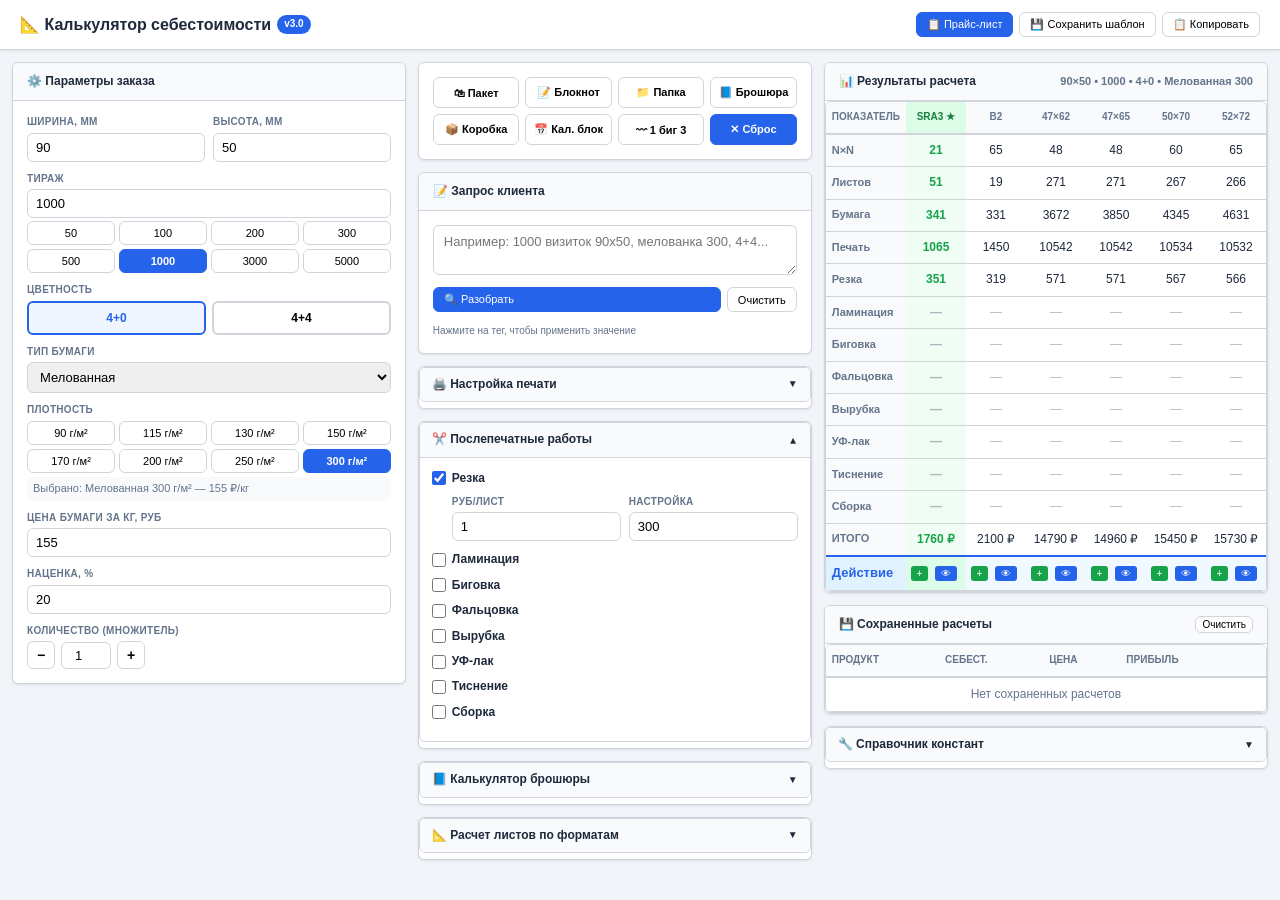
==== commit 33e09713: "Update index.html" ====
--- a/index.html
+++ b/index.html
@@ -265,6 +265,56 @@
       border-color: var(--primary);
     }
 
+    /* ========== TEMPLATES ========== */
+    .templates-bar {
+      display: flex;
+      flex-wrap: wrap;
+      gap: 6px;
+    }
+    .template-chip {
+      display: inline-flex;
+      align-items: center;
+      gap: 4px;
+      padding: 5px 10px;
+      background: #eff6ff;
+      border: 1px solid #bfdbfe;
+      border-radius: 16px;
+      font-size: 11px;
+      font-weight: 500;
+      cursor: pointer;
+      transition: all 0.12s;
+      color: var(--primary);
+    }
+    .template-chip:hover {
+      background: var(--primary);
+      color: white;
+      border-color: var(--primary);
+    }
+    .template-chip .tmpl-del {
+      display: inline-flex;
+      align-items: center;
+      justify-content: center;
+      width: 14px;
+      height: 14px;
+      border-radius: 50%;
+      background: rgba(220,38,38,0.1);
+      color: var(--danger);
+      font-size: 10px;
+      margin-left: 2px;
+      border: none;
+      cursor: pointer;
+      line-height: 1;
+    }
+    .template-chip:hover .tmpl-del {
+      background: rgba(255,255,255,0.3);
+      color: #fff;
+    }
+    .template-empty {
+      font-size: 11px;
+      color: var(--text-muted);
+      padding: 4px 0;
+    }
+
     /* ========== PRICE LIST ========== */
     .price-qty-card {
       border: 1px solid var(--border);
@@ -709,6 +759,7 @@
   <h1>&#128208; Калькулятор себестоимости <span class="badge">v3.0</span></h1>
   <div class="header-actions">
     <button class="btn btn-primary btn-sm" onclick="openPriceModal()">&#128203; Прайс-лист</button>
+    <button class="btn btn-sm" onclick="openTemplateSaveModal()">&#128190; Сохранить шаблон</button>
     <button class="btn btn-sm" onclick="copyToClipboard()">&#128203; Копировать</button>
   </div>
 </div>
@@ -813,6 +864,16 @@
           <button class="quick-btn" id="ptype_Kalendar" onclick="selectProductType('Календарный блок')">📅 Кал. блок</button>
           <button class="quick-btn" id="ptype_1big3" onclick="selectProductType('Изделие 1 биг 3')">〰 1 биг 3</button>
           <button class="quick-btn active" id="ptype_None" onclick="selectProductType('')">✕ Сброс</button>
+        </div>
+      </div>
+    </div>
+
+    <!-- Templates -->
+    <div class="panel" id="templatesPanel" style="display:none;">
+      <div class="panel-header">&#128209; Шаблоны</div>
+      <div class="panel-body">
+        <div class="templates-bar" id="templatesBar">
+          <span class="template-empty">Нет сохранённых шаблонов</span>
         </div>
       </div>
     </div>
@@ -1185,6 +1246,27 @@
 </div>
 
 <input type="hidden" id="densityInput" value="300">
+
+<!-- Save Template Modal -->
+<div class="modal-overlay" id="templateSaveModal">
+  <div class="modal" style="max-width:420px;">
+    <div class="modal-header">
+      <h3>&#128190; Сохранить шаблон</h3>
+      <button class="modal-close" onclick="closeTemplateSaveModal()">&times;</button>
+    </div>
+    <div class="modal-body">
+      <div class="form-group">
+        <label>Название шаблона</label>
+        <input type="text" id="templateNameInput" placeholder="Например: Пакет 30x40x12" onkeydown="if(event.key==='Enter')confirmSaveTemplate()">
+        <div class="tag-hint">Все текущие параметры (размер, тираж, цветность, бумага, послепечатка) будут сохранены</div>
+      </div>
+    </div>
+    <div style="padding:10px 18px; border-top:1px solid var(--border); display:flex; justify-content:flex-end; gap:6px;">
+      <button class="btn" onclick="closeTemplateSaveModal()">Отмена</button>
+      <button class="btn btn-primary" onclick="confirmSaveTemplate()">&#128190; Сохранить</button>
+    </div>
+  </div>
+</div>
 
 <!-- Layout Preview Modal -->
 <div class="modal-overlay" id="chartModal">
@@ -2343,8 +2425,214 @@
   navigator.clipboard.writeText(text).then(() => alert("Скопировано в буфер обмена!")).catch(() => alert("Ошибка копирования"));
 }
 
+// ========== TEMPLATES ==========
+const TEMPLATES_KEY = "polygraphy_templates_v1";
+
+function openTemplateSaveModal() {
+  document.getElementById("templateNameInput").value = "";
+  document.getElementById("templateSaveModal").classList.add("active");
+  setTimeout(() => document.getElementById("templateNameInput").focus(), 100);
+}
+
+function closeTemplateSaveModal() {
+  document.getElementById("templateSaveModal").classList.remove("active");
+}
+
+function getTemplates() {
+  try { return JSON.parse(localStorage.getItem(TEMPLATES_KEY)) || {}; }
+  catch(e) { return {}; }
+}
+
+function setTemplates(tmpl) {
+  localStorage.setItem(TEMPLATES_KEY, JSON.stringify(tmpl));
+}
+
+function confirmSaveTemplate() {
+  const name = document.getElementById("templateNameInput").value.trim();
+  if (!name) { alert("Введите название шаблона"); return; }
+
+  const tmpl = getTemplates();
+  if (tmpl[name]) { if (!confirm(`Шаблон "${name}" уже существует. Перезаписать?`)) return; }
+
+  tmpl[name] = captureCurrentState();
+  setTemplates(tmpl);
+  closeTemplateSaveModal();
+  renderTemplatesBar();
+}
+
+function captureCurrentState() {
+  return {
+    width: document.getElementById("width").value,
+    height: document.getElementById("height").value,
+    quantity: document.getElementById("quantity").value,
+    sides: s,
+    paperType: document.getElementById("paperType").value,
+    density: document.getElementById("densityInput").value,
+    customPaperPrice: document.getElementById("customPaperPrice").value,
+    paperPricePerKg: document.getElementById("paperPricePerKg").value,
+    markupPercent: document.getElementById("markupPercent").value,
+    quantityMultiplier: document.getElementById("quantityMultiplier").value,
+    productType: selectedProductType,
+    // Postpress
+    cuttingEnabled: document.getElementById("cuttingEnabled")?.checked ?? false,
+    cuttingCost: document.getElementById("cuttingCostSetting")?.value ?? "1",
+    setupCutting: document.getElementById("setupCutting")?.value ?? "300",
+    laminationEnabled: document.getElementById("laminationEnabled")?.checked ?? false,
+    laminationCost: document.getElementById("laminationCost")?.value ?? "12",
+    setupLamination: document.getElementById("setupLamination")?.value ?? "300",
+    softtouchCostSRA3: document.getElementById("softtouchCostSRA3")?.value ?? "30",
+    softtouchCostOther: document.getElementById("softtouchCostOther")?.value ?? "50",
+    laminationType: currentLaminationType,
+    laminationSides: currentLaminationSides,
+    scoreEnabled: document.getElementById("scoreEnabled")?.checked ?? false,
+    scoreCost: document.getElementById("scoreCost")?.value ?? "2",
+    setupScore: document.getElementById("setupScore")?.value ?? "300",
+    scoreCount: document.getElementById("scoreCountInput")?.value ?? "2",
+    foldingEnabled: document.getElementById("foldingEnabled")?.checked ?? false,
+    foldingCost: document.getElementById("foldingCostSetting")?.value ?? "1",
+    setupFolding: document.getElementById("setupFolding")?.value ?? "300",
+    diecutEnabled: document.getElementById("diecutEnabled")?.checked ?? false,
+    diecutCost: document.getElementById("diecutCostSetting")?.value ?? "5",
+    setupDiecut: document.getElementById("setupDiecut")?.value ?? "5000",
+    diecutStampCost: document.getElementById("diecutStampCostSetting")?.value ?? "5500",
+    diecutPerStamp: document.getElementById("diecutPerStamp")?.value ?? "1",
+    uvLacquerEnabled: document.getElementById("uvLacquerEnabled")?.checked ?? false,
+    uvLacquerCost: document.getElementById("uvLacquerCostSetting")?.value ?? "10",
+    setupUvLacquer: document.getElementById("setupUvLacquer")?.value ?? "5000",
+    embossingEnabled: document.getElementById("embossingEnabled")?.checked ?? false,
+    embossingCost: document.getElementById("embossingCostSetting")?.value ?? "10",
+    setupEmbossing: document.getElementById("setupEmbossing")?.value ?? "4500",
+    embossingKlischeCost: document.getElementById("embossingKlischeCostSetting")?.value ?? "2000",
+    assemblyEnabled: document.getElementById("assemblyEnabled")?.checked ?? false,
+    assemblyCost: document.getElementById("assemblyCostSetting")?.value ?? "5",
+    setupAssembly: document.getElementById("setupAssembly")?.value ?? "300",
+    // Print settings
+    printCostZ: document.getElementById("printCostZ")?.value ?? "15",
+    setupPrintZ: document.getElementById("setupPrintZ")?.value ?? "300",
+    printCostE: document.getElementById("printCostE")?.value ?? "50",
+    setupPrintE: document.getElementById("setupPrintE")?.value ?? "500",
+    printCostOffsetA2: document.getElementById("printCostOffsetA2")?.value ?? "2",
+    setupPrintOffsetA2: document.getElementById("setupPrintOffsetA2")?.value ?? "10000",
+    savedAt: new Date().toLocaleString("ru-RU")
+  };
+}
+
+function applyTemplate(name) {
+  const tmpl = getTemplates()[name];
+  if (!tmpl) return;
+  const t = tmpl;
+
+  // Basic params
+  if (t.width !== undefined) document.getElementById("width").value = t.width;
+  if (t.height !== undefined) document.getElementById("height").value = t.height;
+  if (t.quantity !== undefined) document.getElementById("quantity").value = t.quantity;
+  if (t.sides !== undefined) setSides(t.sides);
+  if (t.paperType !== undefined) {
+    document.getElementById("paperType").value = t.paperType;
+    updatePaperOptions();
+  }
+  if (t.density !== undefined) {
+    document.getElementById("densityInput").value = t.density;
+    // Try to activate the right density button
+    document.querySelectorAll("#paperOptions .quick-btn").forEach(btn => {
+      if (btn.textContent.trim() === t.density + " г/м\u00B2") btn.click();
+    });
+  }
+  if (t.customPaperPrice !== undefined) document.getElementById("customPaperPrice").value = t.customPaperPrice;
+  if (t.paperPricePerKg !== undefined) document.getElementById("paperPricePerKg").value = t.paperPricePerKg;
+  if (t.markupPercent !== undefined) document.getElementById("markupPercent").value = t.markupPercent;
+  if (t.quantityMultiplier !== undefined) document.getElementById("quantityMultiplier").value = t.quantityMultiplier;
+  if (t.productType !== undefined) selectProductType(t.productType);
+
+  // Postpress checkboxes
+  const setChk = (id, val) => { const el = document.getElementById(id); if (el) { el.checked = val; el.dispatchEvent(new Event("change")); } };
+  setChk("cuttingEnabled", t.cuttingEnabled);
+  setChk("laminationEnabled", t.laminationEnabled);
+  setChk("scoreEnabled", t.scoreEnabled);
+  setChk("foldingEnabled", t.foldingEnabled);
+  setChk("diecutEnabled", t.diecutEnabled);
+  setChk("uvLacquerEnabled", t.uvLacquerEnabled);
+  setChk("embossingEnabled", t.embossingEnabled);
+  setChk("assemblyEnabled", t.assemblyEnabled);
+
+  // Postpress values
+  const setVal = (id, val) => { const el = document.getElementById(id); if (el && val !== undefined) el.value = val; };
+  setVal("cuttingCostSetting", t.cuttingCost);
+  setVal("setupCutting", t.setupCutting);
+  setVal("laminationCost", t.laminationCost);
+  setVal("setupLamination", t.setupLamination);
+  setVal("softtouchCostSRA3", t.softtouchCostSRA3);
+  setVal("softtouchCostOther", t.softtouchCostOther);
+  if (t.laminationType) setLaminationType(t.laminationType);
+  if (t.laminationSides) setLaminationSides(t.laminationSides);
+  setVal("scoreCost", t.scoreCost);
+  setVal("setupScore", t.setupScore);
+  setVal("scoreCountInput", t.scoreCount);
+  setVal("foldingCostSetting", t.foldingCost);
+  setVal("setupFolding", t.setupFolding);
+  setVal("diecutCostSetting", t.diecutCost);
+  setVal("setupDiecut", t.setupDiecut);
+  setVal("diecutStampCostSetting", t.diecutStampCost);
+  setVal("diecutPerStamp", t.diecutPerStamp);
+  setVal("uvLacquerCostSetting", t.uvLacquerCost);
+  setVal("setupUvLacquer", t.setupUvLacquer);
+  setVal("embossingCostSetting", t.embossingCost);
+  setVal("setupEmbossing", t.setupEmbossing);
+  setVal("embossingKlischeCostSetting", t.embossingKlischeCost);
+  setVal("assemblyCostSetting", t.assemblyCost);
+  setVal("setupAssembly", t.setupAssembly);
+
+  // Print settings
+  setVal("printCostZ", t.printCostZ);
+  setVal("setupPrintZ", t.setupPrintZ);
+  setVal("printCostE", t.printCostE);
+  setVal("setupPrintE", t.setupPrintE);
+  setVal("printCostOffsetA2", t.printCostOffsetA2);
+  setVal("setupPrintOffsetA2", t.setupPrintOffsetA2);
+
+  onInputChange();
+}
+
+function deleteTemplate(name, event) {
+  event.stopPropagation();
+  if (!confirm(`Удалить шаблон "${name}"?`)) return;
+  const tmpl = getTemplates();
+  delete tmpl[name];
+  setTemplates(tmpl);
+  renderTemplatesBar();
+}
+
+function renderTemplatesBar() {
+  const tmpl = getTemplates();
+  const bar = document.getElementById("templatesBar");
+  const panel = document.getElementById("templatesPanel");
+  const names = Object.keys(tmpl);
+
+  if (names.length === 0) {
+    bar.innerHTML = '<span class="template-empty">Нет сохранённых шаблонов. Нажмите "Сохранить шаблон" в шапке.</span>';
+    panel.style.display = "none";
+    return;
+  }
+
+  panel.style.display = "";
+  bar.innerHTML = "";
+  names.forEach(name => {
+    const chip = document.createElement("span");
+    chip.className = "template-chip";
+    chip.title = `Применить шаблон "${name}" (${tmpl[name].savedAt || ""})`;
+    chip.innerHTML = `${name} <button class="tmpl-del" onclick="deleteTemplate('${name.replace(/'/g, "\\'")}', event)" title="Удалить">\u00D7</button>`;
+    chip.onclick = (e) => { if (e.target.classList.contains("tmpl-del")) return; applyTemplate(name); };
+    bar.appendChild(chip);
+  });
+}
+
+// Init templates on load
+window.addEventListener("load", () => {
+  renderTemplatesBar();
+});
+
 document.addEventListener("keydown", (e) => {
-  if (e.key === "Escape") { closePriceModal(); closeChartModal(); }
+  if (e.key === "Escape") { closePriceModal(); closeChartModal(); closeTemplateSaveModal(); }
 });
 </script>
 
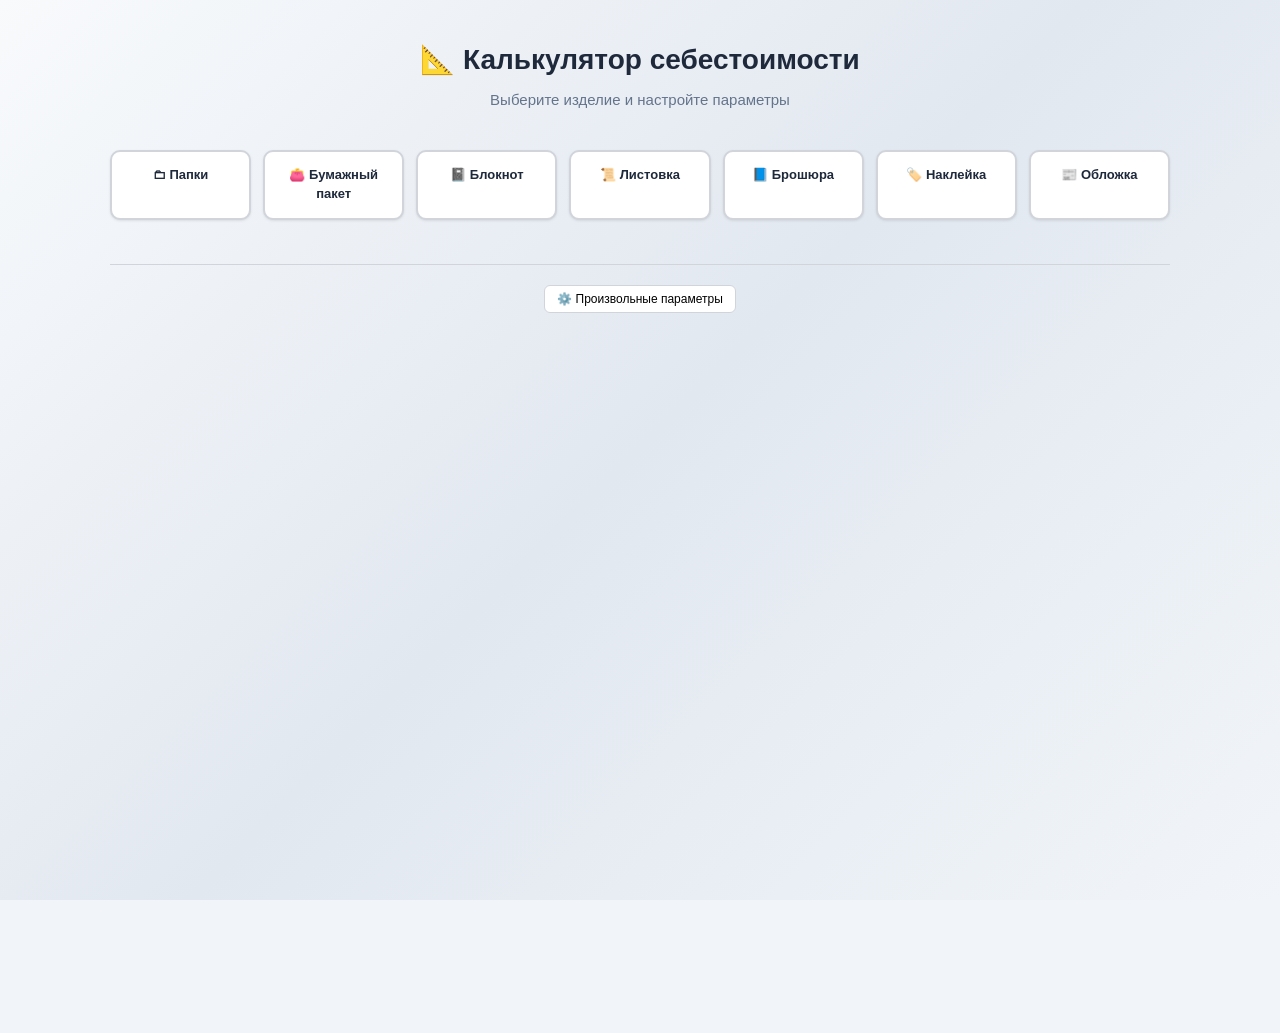
==== commit 479a0b4a: "Update index.html" ====
--- a/index.html
+++ b/index.html
@@ -21,6 +21,175 @@
       --radius: 6px;
     }
     * { box-sizing: border-box; margin: 0; padding: 0; }
+
+    /* ========== LANDING PAGE ========== */
+    .landing-page {
+      position: fixed;
+      inset: 0;
+      background: linear-gradient(135deg, #f8fafc 0%, #e2e8f0 50%, #f1f5f9 100%);
+      z-index: 1000;
+      overflow-y: auto;
+      transition: opacity 0.35s ease, visibility 0.35s ease;
+    }
+    .landing-page.hidden {
+      opacity: 0;
+      visibility: hidden;
+      pointer-events: none;
+    }
+    .landing-container {
+      max-width: 1100px;
+      margin: 0 auto;
+      padding: 40px 20px;
+      min-height: 100vh;
+      display: flex;
+      flex-direction: column;
+    }
+    .landing-header {
+      text-align: center;
+      margin-bottom: 40px;
+    }
+    .landing-header h1 {
+      font-size: 28px;
+      font-weight: 700;
+      color: var(--text);
+      margin-bottom: 8px;
+    }
+    .landing-header p {
+      font-size: 15px;
+      color: var(--text-muted);
+    }
+    .landing-grid {
+      display: grid;
+      grid-template-columns: repeat(auto-fit, minmax(140px, 1fr));
+      gap: 12px;
+      align-content: start;
+    }
+    @media (max-width: 1024px) {
+      .landing-grid { grid-template-columns: repeat(4, 1fr); }
+    }
+    @media (max-width: 640px) {
+      .landing-grid { grid-template-columns: repeat(2, 1fr); gap: 8px; }
+      .landing-container { padding: 24px 14px; }
+      .landing-header h1 { font-size: 22px; }
+    }
+    .product-card {
+      background: var(--card);
+      border: 2px solid var(--border);
+      border-radius: 10px;
+      padding: 14px 10px;
+      text-align: center;
+      cursor: pointer;
+      transition: all 0.15s ease;
+      box-shadow: var(--shadow);
+      font-size: 13px;
+      font-weight: 600;
+      color: var(--text);
+    }
+    .product-card:hover {
+      border-color: var(--primary);
+      box-shadow: var(--shadow-lg);
+      color: var(--primary);
+    }
+    .product-card.active {
+      background: var(--primary);
+      color: white;
+      border-color: var(--primary);
+    }
+
+    /* Product submenu panel - only selected one is visible */
+    .submenus-container {
+      margin-top: 12px;
+    }
+    .product-submenu {
+      background: var(--card);
+      border: 1px solid var(--border);
+      border-radius: var(--radius);
+      padding: 16px;
+      box-shadow: var(--shadow);
+      margin-bottom: 12px;
+      display: none;
+    }
+    .product-submenu.open {
+      display: block;
+      border-color: var(--primary);
+      border-width: 2px;
+    }
+    .product-submenu .submenu-section {
+      display: inline-block;
+      margin-right: 20px;
+      margin-bottom: 10px;
+      vertical-align: top;
+    }
+    @keyframes fadeIn {
+      from { opacity: 0; transform: translateY(-6px); }
+      to { opacity: 1; transform: translateY(0); }
+    }
+    .submenu-title {
+      font-size: 14px;
+      font-weight: 700;
+      color: var(--primary);
+      margin-bottom: 12px;
+      padding-bottom: 8px;
+      border-bottom: 1px solid var(--border);
+    }
+    .submenu-section {
+      margin-bottom: 14px;
+    }
+    .submenu-section label {
+      font-size: 10px;
+      font-weight: 600;
+      color: var(--text-muted);
+      text-transform: uppercase;
+      letter-spacing: 0.3px;
+      display: block;
+      margin-bottom: 6px;
+    }
+    .submenu-buttons {
+      display: flex;
+      flex-wrap: wrap;
+      gap: 6px;
+    }
+    .submenu-buttons .quick-btn {
+      font-size: 12px;
+      padding: 8px 14px;
+      font-weight: 600;
+    }
+    .submenu-buttons .quick-btn.active {
+      background: var(--primary);
+      color: white;
+      border-color: var(--primary);
+    }
+    .submenu-go {
+      margin-top: 12px;
+      display: flex;
+      gap: 8px;
+    }
+    .submenu-info {
+      font-size: 11px;
+      color: var(--text-muted);
+      margin-top: 8px;
+      padding: 6px 10px;
+      background: #f8fafc;
+      border-radius: var(--radius);
+    }
+    .landing-footer {
+      text-align: center;
+      margin-top: 32px;
+      padding-top: 20px;
+      border-top: 1px solid var(--border);
+      font-size: 12px;
+      color: var(--text-muted);
+    }
+
+    /* ========== MAIN APP ========== */
+    .main-app {
+      opacity: 0;
+      transition: opacity 0.35s ease 0.1s;
+    }
+    .main-app.visible {
+      opacity: 1;
+    }
+
     body {
       font-family: -apple-system, BlinkMacSystemFont, 'Segoe UI', Roboto, 'Helvetica Neue', Arial, sans-serif;
       background: var(--bg);
@@ -246,23 +415,6 @@
       padding: 4px 6px;
       background: #f8fafc;
       border-radius: var(--radius);
-    }
-
-    /* ========== PRODUCT TYPE BUTTONS ========== */
-    .product-types {
-      display: grid;
-      grid-template-columns: repeat(4, 1fr);
-      gap: 6px;
-    }
-    .product-types .quick-btn {
-      font-size: 11px;
-      padding: 8px 4px;
-      font-weight: 600;
-    }
-    .product-types .quick-btn.active {
-      background: var(--primary);
-      color: white;
-      border-color: var(--primary);
     }
 
     /* ========== TEMPLATES ========== */
@@ -426,22 +578,59 @@
       margin-top: 8px;
     }
     .tag {
-      padding: 3px 8px;
+      padding: 5px 10px;
       background: #eff6ff;
       color: var(--primary);
       border: 1px solid #bfdbfe;
-      border-radius: 12px;
-      font-size: 11px;
+      border-radius: 14px;
+      font-size: 12px;
       cursor: pointer;
       font-weight: 500;
       transition: all 0.12s;
-    }
-    .tag:hover { background: #dbeafe; }
+      display: inline-flex;
+      align-items: center;
+      gap: 4px;
+      user-select: none;
+    }
+    .tag:hover { background: #dbeafe; border-color: var(--primary); }
     .tag.active {
       background: var(--primary);
       color: white;
       border-color: var(--primary);
     }
+    .tag b {
+      display: inline-flex;
+      align-items: center;
+      justify-content: center;
+      width: 18px;
+      height: 18px;
+      background: rgba(37, 99, 235, 0.15);
+      border-radius: 50%;
+      font-size: 10px;
+      font-weight: 700;
+    }
+    .tag.active b { background: rgba(255,255,255,0.25); color: white; }
+
+    /* Format presets grid */
+    .format-grid {
+      display: grid;
+      grid-template-columns: repeat(4, 1fr);
+      gap: 4px;
+      margin-top: 4px;
+    }
+    .format-grid .quick-btn {
+      font-size: 10px;
+      padding: 5px 2px;
+      font-weight: 600;
+    }
+    .format-grid .quick-btn .fmt-dim {
+      display: block;
+      font-size: 9px;
+      font-weight: 400;
+      color: var(--text-muted);
+      margin-top: 1px;
+    }
+    .format-grid .quick-btn:hover .fmt-dim { color: white; }
 
     /* Accordion */
     .accordion-item {
@@ -755,12 +944,305 @@
 </head>
 <body>
 
+<!-- Landing Page -->
+<div class="landing-page" id="landingPage">
+  <div class="landing-container">
+    <div class="landing-header">
+      <h1>&#128208; Калькулятор себестоимости</h1>
+      <p>Выберите изделие и настройте параметры</p>
+    </div>
+    <div class="landing-grid" id="landingGrid">
+      <div class="product-card" id="card_papki" onclick="toggleSubmenu('papki')">&#128448; Папки</div>
+      <div class="product-card" id="card_paket" onclick="toggleSubmenu('paket')">&#128091; Бумажный пакет</div>
+      <div class="product-card" id="card_bloknot" onclick="toggleSubmenu('bloknot')">&#128211; Блокнот</div>
+      <div class="product-card" id="card_listovka" onclick="toggleSubmenu('listovka')">&#128220; Листовка</div>
+      <div class="product-card" id="card_broshyura" onclick="toggleSubmenu('broshyura')">&#128216; Брошюра</div>
+      <div class="product-card" id="card_nakleyka" onclick="toggleSubmenu('nakleyka')">&#127991;&#65039; Наклейка</div>
+      <div class="product-card" id="card_oblozhka" onclick="toggleSubmenu('oblozhka')">&#128240; Обложка</div>
+    </div>
+
+    <!-- Submenus always in DOM, collapsed via max-height (no display:none) -->
+    <div class="submenus-container" id="submenusContainer">
+
+      <!-- Папки -->
+      <div class="product-submenu" id="sub_papki">
+        <div class="submenu-title">&#128448; Папки — А2, картон 300 г/м², штамп 0</div>
+        <div class="submenu-section">
+          <label>Цветность</label>
+          <div class="submenu-buttons">
+            <button class="quick-btn active" id="papki_c40" onclick="setPapkiColor('4+0')">4+0</button>
+            <button class="quick-btn" id="papki_c44" onclick="setPapkiColor('4+4')">4+4</button>
+          </div>
+        </div>
+        <div class="submenu-section">
+          <label>Ламинация</label>
+          <div class="submenu-buttons">
+            <button class="quick-btn active" id="papki_lam0" onclick="setPapkiLam('нет')">Нет</button>
+            <button class="quick-btn" id="papki_lam10" onclick="setPapkiLam('1+0')">1+0</button>
+            <button class="quick-btn" id="papki_lam11" onclick="setPapkiLam('1+1')">1+1</button>
+          </div>
+        </div>
+        <div class="submenu-section">
+          <label>Тираж</label>
+          <div class="submenu-buttons">
+            <button class="quick-btn" onclick="goPapki(50)">50</button>
+            <button class="quick-btn" onclick="goPapki(100)">100</button>
+            <button class="quick-btn" onclick="goPapki(200)">200</button>
+            <button class="quick-btn" onclick="goPapki(300)">300</button>
+            <button class="quick-btn" onclick="goPapki(500)">500</button>
+            <button class="quick-btn" onclick="goPapki(1000)">1000</button>
+            <button class="quick-btn" onclick="goPapki(3000)">3000</button>
+            <button class="quick-btn" onclick="goPapki(5000)">5000</button>
+          </div>
+        </div>
+      </div>
+
+      <!-- Бумажный пакет -->
+      <div class="product-submenu" id="sub_paket">
+        <div class="submenu-title">&#128091; Бумажный пакет — А2, 4+0, лам 1+0, штамп 0, мелованная 200/250г</div>
+        <div class="submenu-section">
+          <label>Размер</label>
+          <div class="submenu-buttons">
+            <button class="quick-btn active" id="paket_s1" onclick="setPaketSize('25x35')">25×35×10</button>
+            <button class="quick-btn" id="paket_s2" onclick="setPaketSize('30x40')">30×40×12</button>
+          </div>
+        </div>
+        <div class="submenu-section">
+          <label>Тираж</label>
+          <div class="submenu-buttons">
+            <button class="quick-btn" onclick="goPaket(50)">50</button>
+            <button class="quick-btn" onclick="goPaket(100)">100</button>
+            <button class="quick-btn" onclick="goPaket(200)">200</button>
+            <button class="quick-btn" onclick="goPaket(300)">300</button>
+            <button class="quick-btn" onclick="goPaket(500)">500</button>
+            <button class="quick-btn" onclick="goPaket(1000)">1000</button>
+            <button class="quick-btn" onclick="goPaket(3000)">3000</button>
+            <button class="quick-btn" onclick="goPaket(5000)">5000</button>
+          </div>
+        </div>
+        <div class="submenu-info" id="paketInfo">Сборка: 25×35×10 → 50 руб | 30×40×12 → 25 руб</div>
+      </div>
+
+      <!-- Блокнот -->
+      <div class="product-submenu" id="sub_bloknot">
+        <div class="submenu-title">&#128211; Блокнот — 80 г/м², 4+0, 50 листов</div>
+        <div class="submenu-section">
+          <label>Формат</label>
+          <div class="submenu-buttons">
+            <button class="quick-btn active" id="bn_f_a5" onclick="setBloknotFormat('A5')">A5 (148×210)</button>
+            <button class="quick-btn" id="bn_f_a4" onclick="setBloknotFormat('A4')">A4 (210×297)</button>
+          </div>
+        </div>
+        <div class="submenu-section">
+          <label>Тираж (в блокнотах)</label>
+          <div class="submenu-buttons">
+            <button class="quick-btn" onclick="goBloknot(50)">50</button>
+            <button class="quick-btn" onclick="goBloknot(100)">100</button>
+            <button class="quick-btn" onclick="goBloknot(200)">200</button>
+            <button class="quick-btn" onclick="goBloknot(300)">300</button>
+            <button class="quick-btn" onclick="goBloknot(500)">500</button>
+            <button class="quick-btn" onclick="goBloknot(1000)">1000</button>
+            <button class="quick-btn" onclick="goBloknot(3000)">3000</button>
+            <button class="quick-btn" onclick="goBloknot(5000)">5000</button>
+          </div>
+        </div>
+        <div class="submenu-info">Тираж × 50 = итоговое количество листов. Приладка офсета: 5000 руб.</div>
+      </div>
+
+      <!-- Листовка -->
+      <div class="product-submenu" id="sub_listovka">
+        <div class="submenu-title">&#128220; Листовка</div>
+        <div class="submenu-section">
+          <label>Цветность</label>
+          <div class="submenu-buttons">
+            <button class="quick-btn active" id="lv_c40" onclick="setListovkaColor('4+0')">4+0</button>
+            <button class="quick-btn" id="lv_c44" onclick="setListovkaColor('4+4')">4+4</button>
+          </div>
+        </div>
+        <div class="submenu-section">
+          <label>Формат</label>
+          <div class="submenu-buttons">
+            <button class="quick-btn" id="lv_fmt_a6" onclick="setListovkaFormat('A6')">A6</button>
+            <button class="quick-btn active" id="lv_fmt_a5" onclick="setListovkaFormat('A5')">A5</button>
+            <button class="quick-btn" id="lv_fmt_a4" onclick="setListovkaFormat('A4')">A4</button>
+          </div>
+        </div>
+        <div class="submenu-section">
+          <label>Плотность</label>
+          <div class="submenu-buttons">
+            <button class="quick-btn active" id="lv_d_130" onclick="setListovkaDensity(130)">130</button>
+            <button class="quick-btn" id="lv_d_150" onclick="setListovkaDensity(150)">150</button>
+            <button class="quick-btn" id="lv_d_200" onclick="setListovkaDensity(200)">200</button>
+            <button class="quick-btn" id="lv_d_300" onclick="setListovkaDensity(300)">300</button>
+          </div>
+        </div>
+        <div class="submenu-go">
+          <button class="btn btn-primary" onclick="goListovka()">&#128260; Рассчитать листовку</button>
+        </div>
+      </div>
+
+      <!-- Брошюра -->
+      <div class="product-submenu" id="sub_broshyura">
+        <div class="submenu-title">&#128216; Брошюра — 4+4, 150 г/м², 420×597</div>
+        <div class="submenu-section">
+          <label>Формат</label>
+          <div class="submenu-buttons">
+            <button class="quick-btn active" id="br_f_a4" onclick="setBroshyuraFormat('A4')">A4</button>
+            <button class="quick-btn" id="br_f_a5" onclick="setBroshyuraFormat('A5')">A5</button>
+          </div>
+        </div>
+        <div class="submenu-section">
+          <label>Полос</label>
+          <div class="submenu-buttons">
+            <button class="quick-btn" onclick="setBroshyuraPolos(4)">4</button>
+            <button class="quick-btn" onclick="setBroshyuraPolos(8)">8</button>
+            <button class="quick-btn" onclick="setBroshyuraPolos(12)">12</button>
+            <button class="quick-btn active" onclick="setBroshyuraPolos(16)">16</button>
+            <button class="quick-btn" onclick="setBroshyuraPolos(20)">20</button>
+            <button class="quick-btn" onclick="setBroshyuraPolos(24)">24</button>
+            <button class="quick-btn" onclick="setBroshyuraPolos(28)">28</button>
+            <button class="quick-btn" onclick="setBroshyuraPolos(32)">32</button>
+            <button class="quick-btn" onclick="setBroshyuraPolos(36)">36</button>
+            <button class="quick-btn" onclick="setBroshyuraPolos(40)">40</button>
+            <button class="quick-btn" onclick="setBroshyuraPolos(44)">44</button>
+            <button class="quick-btn" onclick="setBroshyuraPolos(48)">48</button>
+            <button class="quick-btn" onclick="setBroshyuraPolos(52)">52</button>
+            <button class="quick-btn" onclick="setBroshyuraPolos(56)">56</button>
+            <button class="quick-btn" onclick="setBroshyuraPolos(60)">60</button>
+          </div>
+        </div>
+        <div class="submenu-section">
+          <label>Тираж</label>
+          <div class="submenu-buttons">
+            <button class="quick-btn" onclick="setBroshyuraQty(50)">50</button>
+            <button class="quick-btn" onclick="setBroshyuraQty(100)">100</button>
+            <button class="quick-btn" onclick="setBroshyuraQty(200)">200</button>
+            <button class="quick-btn" onclick="setBroshyuraQty(300)">300</button>
+            <button class="quick-btn" onclick="setBroshyuraQty(500)">500</button>
+            <button class="quick-btn active" onclick="setBroshyuraQty(1000)">1000</button>
+            <button class="quick-btn" onclick="setBroshyuraQty(3000)">3000</button>
+            <button class="quick-btn" onclick="setBroshyuraQty(5000)">5000</button>
+          </div>
+        </div>
+        <div class="submenu-go">
+          <button class="btn btn-primary" onclick="goBroshyura()">&#128260; Рассчитать брошюру</button>
+        </div>
+        <div class="submenu-info" id="broshyuraInfo">A4: множитель = полос/8 &nbsp;|&nbsp; A5: множитель = полос/16 &nbsp;|&nbsp; Для формата Z множитель удваивается</div>
+      </div>
+
+      <!-- Наклейка -->
+      <div class="product-submenu" id="sub_nakleyka">
+        <div class="submenu-title">&#127991;&#65039; Наклейка — 4+0</div>
+        <div class="submenu-section">
+          <label>Материал</label>
+          <div class="submenu-buttons">
+            <button class="quick-btn active" id="nk_m_paper" onclick="setNakleykaMaterial('paper')">Самокл. бумага</button>
+            <button class="quick-btn" id="nk_m_film" onclick="setNakleykaMaterial('film')">Самокл. плёнка</button>
+          </div>
+        </div>
+        <div class="submenu-section">
+          <label>Формат</label>
+          <div class="submenu-buttons">
+            <button class="quick-btn active" id="nk_f_a7" onclick="setNakleykaFormat('A7')">A7 (74×105)</button>
+            <button class="quick-btn" id="nk_f_a6" onclick="setNakleykaFormat('A6')">A6 (105×148)</button>
+            <button class="quick-btn" id="nk_f_a5" onclick="setNakleykaFormat('A5')">A5 (148×210)</button>
+            <button class="quick-btn" id="nk_f_a4" onclick="setNakleykaFormat('A4')">A4 (210×297)</button>
+          </div>
+        </div>
+        <div class="submenu-section">
+          <label>Тираж</label>
+          <div class="submenu-buttons">
+            <button class="quick-btn" onclick="goNakleyka(50)">50</button>
+            <button class="quick-btn" onclick="goNakleyka(100)">100</button>
+            <button class="quick-btn" onclick="goNakleyka(200)">200</button>
+            <button class="quick-btn" onclick="goNakleyka(300)">300</button>
+            <button class="quick-btn" onclick="goNakleyka(500)">500</button>
+            <button class="quick-btn" onclick="goNakleyka(1000)">1000</button>
+            <button class="quick-btn" onclick="goNakleyka(3000)">3000</button>
+            <button class="quick-btn" onclick="goNakleyka(5000)">5000</button>
+          </div>
+        </div>
+      </div>
+
+      <!-- Обложка -->
+      <div class="product-submenu" id="sub_oblozhka">
+        <div class="submenu-title">&#128240; Обложка — 200/250/300 г, 4+0/4+4, лам</div>
+        <div class="submenu-section">
+          <label>Формат</label>
+          <div class="submenu-buttons">
+            <button class="quick-btn active" id="ob_f_a5" onclick="setOblozhkaFormat('A5')">A5</button>
+            <button class="quick-btn" id="ob_f_a4" onclick="setOblozhkaFormat('A4')">A4</button>
+            <button class="quick-btn" id="ob_f_a3" onclick="setOblozhkaFormat('A3')">A3</button>
+          </div>
+        </div>
+        <div class="submenu-section">
+          <label>Плотность</label>
+          <div class="submenu-buttons">
+            <button class="quick-btn active" id="ob_d_200" onclick="setOblozhkaDensity(200)">200</button>
+            <button class="quick-btn" id="ob_d_250" onclick="setOblozhkaDensity(250)">250</button>
+            <button class="quick-btn" id="ob_d_300" onclick="setOblozhkaDensity(300)">300</button>
+          </div>
+        </div>
+        <div class="submenu-section">
+          <label>Цветность</label>
+          <div class="submenu-buttons">
+            <button class="quick-btn active" id="ob_c40" onclick="setOblozhkaColor('4+0')">4+0</button>
+            <button class="quick-btn" id="ob_c44" onclick="setOblozhkaColor('4+4')">4+4</button>
+          </div>
+        </div>
+        <div class="submenu-section">
+          <label>Ламинация</label>
+          <div class="submenu-buttons">
+            <button class="quick-btn active" id="ob_lam0" onclick="setOblozhkaLam('нет')">Нет</button>
+            <button class="quick-btn" id="ob_lam10" onclick="setOblozhkaLam('1+0')">1+0</button>
+            <button class="quick-btn" id="ob_lam11" onclick="setOblozhkaLam('1+1')">1+1</button>
+          </div>
+        </div>
+        <div class="submenu-section">
+          <label>Тираж</label>
+          <div class="submenu-buttons">
+            <button class="quick-btn" onclick="goOblozhka(50)">50</button>
+            <button class="quick-btn" onclick="goOblozhka(100)">100</button>
+            <button class="quick-btn" onclick="goOblozhka(200)">200</button>
+            <button class="quick-btn" onclick="goOblozhka(300)">300</button>
+            <button class="quick-btn" onclick="goOblozhka(500)">500</button>
+            <button class="quick-btn" onclick="goOblozhka(1000)">1000</button>
+            <button class="quick-btn" onclick="goOblozhka(3000)">3000</button>
+            <button class="quick-btn" onclick="goOblozhka(5000)">5000</button>
+          </div>
+        </div>
+      </div>
+    </div>
+    <div class="landing-footer">
+      <button class="btn" onclick="skipLanding()">&#9881;&#65039; Произвольные параметры</button>
+    </div>
+  </div>
+</div>
+
+<!-- Main App -->
+<div class="main-app" id="mainApp">
+
 <div class="app-header">
   <h1>&#128208; Калькулятор себестоимости <span class="badge">v3.0</span></h1>
   <div class="header-actions">
+    <button class="btn btn-sm" onclick="showLanding()">&#8592; Изделия</button>
     <button class="btn btn-primary btn-sm" onclick="openPriceModal()">&#128203; Прайс-лист</button>
     <button class="btn btn-sm" onclick="openTemplateSaveModal()">&#128190; Сохранить шаблон</button>
     <button class="btn btn-sm" onclick="copyToClipboard()">&#128203; Копировать</button>
+  </div>
+</div>
+
+<!-- Client Request (full width) -->
+<div class="panel request-box" style="max-width:1600px; margin:16px auto 0; width:calc(100% - 32px);">
+  <div class="panel-header">&#128221; Запрос клиента</div>
+  <div class="panel-body">
+    <textarea id="clientRequestInput" placeholder="Например: 1000 визиток 90x50, мелованка 300, 4+4..."></textarea>
+    <div class="request-actions">
+      <button class="btn btn-primary btn-sm w-full" onclick="parseRequest()">&#128269; Разобрать</button>
+      <button class="btn btn-sm" onclick="clearRequest()">Очистить</button>
+    </div>
+    <div id="parsedTags" class="parsed-tags"></div>
+    <div class="tag-hint">Нажмите на тег, чтобы применить значение</div>
   </div>
 </div>
 
@@ -786,6 +1268,11 @@
           </div>
 
           <div class="form-group">
+            <label>Формат</label>
+            <div class="format-grid" id="formatGrid"></div>
+          </div>
+
+          <div class="form-group">
             <label>Тираж</label>
             <input type="number" id="quantity" value="1000" oninput="onInputChange()">
             <div class="quick-buttons" id="quantityButtons"></div>
@@ -852,22 +1339,6 @@
   <!-- ========== COLUMN 2: TOOLS ========== -->
   <div class="col col-tools">
 
-    <!-- Product Types -->
-    <div class="panel">
-      <div class="panel-body">
-        <div class="product-types">
-          <button class="quick-btn" id="ptype_Packet" onclick="selectProductType('Пакет A3')">🛍 Пакет</button>
-          <button class="quick-btn" id="ptype_Bloknot" onclick="selectProductType('Блокнот')">📝 Блокнот</button>
-          <button class="quick-btn" id="ptype_Papka" onclick="selectProductType('Папка')">📁 Папка</button>
-          <button class="quick-btn" id="ptype_Broshyura" onclick="selectProductType('Брошюра')">📘 Брошюра</button>
-          <button class="quick-btn" id="ptype_Korobka" onclick="selectProductType('Коробка')">📦 Коробка</button>
-          <button class="quick-btn" id="ptype_Kalendar" onclick="selectProductType('Календарный блок')">📅 Кал. блок</button>
-          <button class="quick-btn" id="ptype_1big3" onclick="selectProductType('Изделие 1 биг 3')">〰 1 биг 3</button>
-          <button class="quick-btn active" id="ptype_None" onclick="selectProductType('')">✕ Сброс</button>
-        </div>
-      </div>
-    </div>
-
     <!-- Templates -->
     <div class="panel" id="templatesPanel" style="display:none;">
       <div class="panel-header">&#128209; Шаблоны</div>
@@ -875,20 +1346,6 @@
         <div class="templates-bar" id="templatesBar">
           <span class="template-empty">Нет сохранённых шаблонов</span>
         </div>
-      </div>
-    </div>
-
-    <!-- Client Request -->
-    <div class="panel request-box">
-      <div class="panel-header">&#128221; Запрос клиента</div>
-      <div class="panel-body">
-        <textarea id="clientRequestInput" placeholder="Например: 1000 визиток 90x50, мелованка 300, 4+4..."></textarea>
-        <div class="request-actions">
-          <button class="btn btn-primary btn-sm w-full" onclick="parseRequest()">&#128269; Разобрать</button>
-          <button class="btn btn-sm" onclick="clearRequest()">Очистить</button>
-        </div>
-        <div id="parsedTags" class="parsed-tags"></div>
-        <div class="tag-hint">Нажмите на тег, чтобы применить значение</div>
       </div>
     </div>
 
@@ -1013,34 +1470,6 @@
             <div class="form-group"><label>Настройка</label><input type="number" id="setupAssembly" value="300" oninput="onInputChange()"></div>
           </div>
 
-        </div>
-      </div>
-    </div>
-
-    <!-- Brochure Calculator -->
-    <div class="panel">
-      <div class="accordion-item" id="accordionBrochure">
-        <div class="accordion-header" onclick="toggleAccordion('accordionBrochure')">
-          <span>&#128216; Калькулятор брошюры</span>
-          <span class="accordion-icon">&#9660;</span>
-        </div>
-        <div class="accordion-body">
-          <div class="brochure-formats">
-            <button class="quick-btn" onclick="selectBrochureFormat(this, 'A6')">A6</button>
-            <button class="quick-btn" onclick="selectBrochureFormat(this, 'A5')">A5</button>
-            <button class="quick-btn" onclick="selectBrochureFormat(this, 'A4')">A4</button>
-            <button class="quick-btn" onclick="selectBrochureFormat(this, '210x210')">210x210</button>
-          </div>
-          <div class="brochure-calc">
-            <div class="form-group">
-              <label>Страниц</label>
-              <input type="number" id="brochureInput" oninput="calculateBrochureResult()">
-            </div>
-            <div class="form-group">
-              <label>Листов A3</label>
-              <input type="text" id="brochureOutput" readonly style="background:#f8fafc; font-weight:600;">
-            </div>
-          </div>
         </div>
       </div>
     </div>
@@ -1171,7 +1600,7 @@
                 <li>Софтач др.: <b>50 &#8381;</b></li>
                 <li>Биговка: <b>2 &#8381;</b> + <b>300 &#8381;</b></li>
                 <li>Фальцовка: <b>1 &#8381;</b> + <b>300 &#8381;</b></li>
-                <li>Вырубка: <b>5 &#8381;</b> + <b>5000 &#8381;</b> + штамп</li>
+                <li>&#9986; В: <b>5 &#8381;</b> + <b>5000 &#8381;</b> + штамп</li>
                 <li>УФ-лак: <b>10 &#8381;</b> + <b>5000 &#8381;</b></li>
                 <li>Тиснение: <b>10 &#8381;</b> + <b>4500 &#8381;</b> + клише</li>
                 <li>Сборка: <b>5 &#8381;</b> + <b>300 &#8381;</b></li>
@@ -1294,9 +1723,68 @@
 let selectedBrochureFormat = null;
 let savedResults = [];
 let selectedProductType = "";
-let nextDimensionIndex = 0;
+let nextFieldIndex = 0;
+let parsedFields = []; // очередь полей для применения
 let currentLaminationSides = "1+0";
 let currentLaminationType = "gloss"; // "gloss" или "softtouch"
+
+// Standard format presets
+const standardFormats = [
+  { name: "A6",        w: 105, h: 148, label: "A6" },
+  { name: "A5",        w: 148, h: 210, label: "A5" },
+  { name: "A4",        w: 210, h: 297, label: "A4" },
+  { name: "A3",        w: 297, h: 420, label: "A3" },
+  { name: "A2",        w: 420, h: 594, label: "A2" },
+  { name: "100x70",    w: 100, h: 70,  label: "100×70" },
+  { name: "vizitka",   w: 90,  h: 50,  label: "Визитка" },
+  { name: "200x98",    w: 200, h: 98,  label: "200×98" },
+  { name: "200x200",   w: 200, h: 200, label: "200×200" },
+  { name: "210x100",   w: 210, h: 100, label: "210×100" },
+  { name: "210x210",   w: 210, h: 210, label: "210×210" },
+];
+
+// Map format names for parser (lowercase keys)
+const formatNameMap = {
+  "а6": "A6", "a6": "A6",
+  "а5": "A5", "a5": "A5",
+  "а4": "A4", "a4": "A4",
+  "а3": "A3", "a3": "A3",
+  "а2": "A2", "a2": "A2",
+  "100х70": "100x70", "100x70": "100x70",
+  "визитка": "vizitka", "визитки": "vizitka",
+  "vizitka": "vizitka",
+  "200х98": "200x98", "200x98": "200x98",
+  "200х200": "200x200", "200x200": "200x200",
+  "210х100": "210x100", "210x100": "210x100",
+  "210х210": "210x210", "210x210": "210x210",
+  "евро": "210x100", "euro": "210x100",
+};
+
+function applyFormat(name) {
+  const fmt = standardFormats.find(f => f.name === name);
+  if (!fmt) return;
+  document.getElementById("width").value = fmt.w;
+  document.getElementById("height").value = fmt.h;
+  // Update active state on buttons
+  document.querySelectorAll("#formatGrid .quick-btn").forEach(btn => {
+    btn.classList.toggle("active", btn.dataset.fmt === name);
+  });
+  onInputChange();
+}
+
+function renderFormatGrid() {
+  const grid = document.getElementById("formatGrid");
+  if (!grid) return;
+  grid.innerHTML = "";
+  standardFormats.forEach(fmt => {
+    const btn = document.createElement("button");
+    btn.className = "quick-btn";
+    btn.dataset.fmt = fmt.name;
+    btn.innerHTML = `${fmt.label}<span class="fmt-dim">${fmt.w}×${fmt.h}</span>`;
+    btn.onclick = () => applyFormat(fmt.name);
+    grid.appendChild(btn);
+  });
+}
 
 // Price list basket
 let priceBasket = [];
@@ -1441,8 +1929,8 @@
 
 function getPaperPriceByTypeAndDensity(paperType, density) {
   if (paperType === "offset") return 125;
-  if (paperType === "matt") return density <= 200 ? 135 : 155;
-  if (paperType === "cardboard") return 160;
+  if (paperType === "matt") return 135;
+  if (paperType === "cardboard") return 140;
   return 0;
 }
 
@@ -1705,8 +2193,9 @@
   }).join("");
   tbody.appendChild(tr);
 
+  const productPrefix = currentProductName ? currentProductName + " \u2022 " : "";
   document.getElementById("resultsSummary").textContent =
-    `${w}\u00D7${h} \u2022 ${N} \u2022 ${s === 1 ? "4+0" : "4+4"} \u2022 ${getPaperTypeLabel(paperType)} ${density}`;
+    `${productPrefix}${w}\u00D7${h} \u2022 ${N} \u2022 ${s === 1 ? "4+0" : "4+4"} \u2022 ${getPaperTypeLabel(paperType)} ${density}`;
 }
 
 function rememberResult(format, productSize, color, paperType, density, quantity, cost) {
@@ -1727,7 +2216,9 @@
   
   savedResults.push({
     format, productSize, color, paperType, density, quantity,
+    userQty: currentUserQty || quantity,  // исходный тираж пользователя
     cost: finalCost, originalCost: cost, multiplier,
+    productName: currentProductName,
     productType: selectedProductType,
     cuttingEnabled: document.getElementById("cuttingEnabled")?.checked ?? false,
     laminationEnabled: document.getElementById("laminationEnabled")?.checked ?? false,
@@ -1749,62 +2240,55 @@
 function renderSavedList() {
   const tbody = document.getElementById("savedTableBody");
   tbody.innerHTML = "";
-  
+
   if (savedResults.length === 0) {
-    tbody.innerHTML = `<tr><td colspan="5" class="text-muted" style="text-align:center;">Нет сохраненных расчетов</td></tr>`;
+    tbody.innerHTML = `<tr><td colspan="5" class="text-muted" style="text-align:center;">\u041D\u0435\u0442 \u0441\u043E\u0445\u0440\u0430\u043D\u0435\u043D\u043D\u044B\u0445 \u0440\u0430\u0441\u0447\u0435\u0442\u043E\u0432</td></tr>`;
     return;
   }
-  
+
   const markupFactor = (100 + Number(document.getElementById("markupPercent").value || 20)) / 100;
-  
+
   savedResults.forEach((res, index) => {
     const cost = res.cost;
     const hasOverride = res.priceOverride !== null;
     const priceWithMarkup = hasOverride ? res.priceOverride : cost * markupFactor;
     const profit = priceWithMarkup - cost;
-    
+
+    const pname = res.productName || res.productType || "";
+
+    let paperInfo = `${getPaperTypeLabel(res.paperType)} ${res.density}\u0433`;
+    if (res.paperType === "designer" || res.paperType === "adhesive") {
+      paperInfo = `${getPaperTypeLabel(res.paperType)} ${res.customPaperPrice}\u20BD/\u043B`;
+    }
+
     const postpress = [];
-    if (res.cuttingEnabled) postpress.push("Резка");
+    if (res.cuttingEnabled) postpress.push("\u0420\u0435\u0437\u043A\u0430");
     if (res.laminationEnabled) {
-      const lamLabel = res.laminationType === "softtouch" ? "Софтач" : "Лам";
+      const lamLabel = res.laminationType === "softtouch" ? "\u0421\u043E\u0444\u0442\u0430\u0447" : "\u041B\u0430\u043C";
       postpress.push(lamLabel + " " + res.laminationSides);
     }
-    if (res.scoreEnabled) postpress.push("Биг");
-    if (res.foldingEnabled) postpress.push("Фальц");
-    if (res.diecutEnabled) postpress.push("Выр");
-    if (res.uvLacquerEnabled) postpress.push("УФ");
-    if (res.embossingEnabled) postpress.push("Тисн");
-    if (res.assemblyEnabled) postpress.push("Сбор");
-    
-    let paperInfo = `${getPaperTypeLabel(res.paperType)} ${res.density} г/м\u00B2`;
-    if (res.paperType === "designer" || res.paperType === "adhesive") {
-      paperInfo = `${getPaperTypeLabel(res.paperType)} ${res.customPaperPrice} \u20BD/лист`;
-    }
-    
-    const title = res.productType ? `${res.productType}, ` : "";
-    const multiplierText = (res.multiplier > 1) ? ` \u00D7${res.multiplier}` : "";
-    
+    if (res.scoreEnabled) postpress.push("\u0411\u0438\u0433");
+    if (res.foldingEnabled) postpress.push("\u0424\u0430\u043B\u044C\u0446");
+    if (res.diecutEnabled) postpress.push("\u0412\u044B\u0440\u0443\u0431\u043A\u0430");
+    if (res.uvLacquerEnabled) postpress.push("\u0423\u0424");
+    if (res.embossingEnabled) postpress.push("\u0422\u0438\u0441\u043D");
+    if (res.assemblyEnabled) postpress.push("\u0421\u0431\u043E\u0440");
+
+    const qty = res.userQty || res.quantity;
+
+    const desc = `${pname}, ${res.color}, ${paperInfo}${postpress.length ? ', ' + postpress.join(', ') : ''} \u2014 ${qty} \u0448\u0442 \u2192 ${priceWithMarkup.toFixed(0)} \u20BD`;
+
     const tr = document.createElement("tr");
     tr.innerHTML = `
-      <td>
-        <div style="font-weight:600;">${title}${res.productSize}${multiplierText}</div>
-        <div class="text-sm text-muted">${res.color}, ${paperInfo}${postpress.length ? ', ' + postpress.join(", ") : ''}</div>
-        <div class="text-sm text-muted">${formatLabels[res.format]}, ${res.quantity} шт.</div>
-      </td>
+      <td><div style="font-weight:600; font-size:13px;">${desc}</div></td>
       <td class="cost-cell">${cost.toFixed(0)} \u20BD</td>
-      <td class="price-cell">
-        ${priceWithMarkup.toFixed(0)} \u20BD
-        ${hasOverride ? '<span style="font-size:10px; color:var(--warning);"> (ручная)</span>' : ''}
-      </td>
+      <td class="price-cell">${priceWithMarkup.toFixed(0)} \u20BD${hasOverride ? '<span style="font-size:10px; color:var(--warning);"> (\u0440\u0443\u0447\u043D\u0430\u044F)</span>' : ''}</td>
       <td class="profit-cell">${profit.toFixed(0)} \u20BD</td>
-      <td>
-        <div class="actions">
-          <button onclick="increasePrice(${index}, 500)" title="+500 \u20BD">+500</button>
-          <button onclick="increasePrice(${index}, 1000)" title="+1000 \u20BD">+1к</button>
-          <button onclick="removeSaved(${index})" title="Удалить" style="color:var(--danger);">\u00D7</button>
-        </div>
-      </td>
-    `;
+      <td><div class="actions">
+        <button onclick="increasePrice(${index}, 500)" title="+500 \u20BD">+500</button>
+        <button onclick="increasePrice(${index}, 1000)" title="+1000 \u20BD">+1\u041A</button>
+        <button onclick="removeSaved(${index})" title="\u0423\u0434\u0430\u043B\u0438\u0442\u044C" style="color:var(--danger);">\u00D7</button>
+      </div></td>`;
     tbody.appendChild(tr);
   });
 }
@@ -1849,62 +2333,147 @@
 }
 
 function parseRequest() {
-  const text = document.getElementById("clientRequestInput").value;
+  const text = document.getElementById("clientRequestInput").value.toLowerCase();
   const container = document.getElementById("parsedTags");
+  const hintEl = container.nextElementSibling; // tag-hint
   container.innerHTML = "";
-  
-  const regex = /(\d+)(?:[x\u00D7\u0445](\d+))?/g;
-  let match;
-  const values = [];
-  
-  while ((match = regex.exec(text)) !== null) {
-    if (match[2]) {
-      values.push({ val: parseInt(match[1]), type: "size" });
-      values.push({ val: parseInt(match[2]), type: "size" });
-    } else {
-      values.push({ val: parseInt(match[1]), type: "number" });
+  parsedFields = [];
+  nextFieldIndex = 0;
+
+  // ===== 1. Форматы: А4, А6, визитка, евро, 200x98 и т.д. =====
+  let formatDetected = false;
+  for (const [key, fmtName] of Object.entries(formatNameMap)) {
+    // Escape special regex chars in key, then create word-boundary regex
+    const escaped = key.replace(/[.*+?^${}()|[\]\\]/g, '\\$&');
+    const fmtRegex = new RegExp('(?:^|[^\\w])' + escaped + '(?:[^\\w]|$)', 'i');
+    if (fmtRegex.test(text)) {
+      const fmt = standardFormats.find(f => f.name === fmtName);
+      if (fmt) {
+        parsedFields.push({ key: "format", label: "\u0444\u043E\u0440\u043C\u0430t " + fmt.label, val: fmtName, display: fmt.label + " (" + fmt.w + "\u00D7" + fmt.h + ")", isFormat: true });
+        formatDetected = true;
+        break; // only first match
+      }
     }
   }
-  
-  if (values.length === 0) {
-    container.innerHTML = `<span class="text-muted text-sm">Числа не найдены</span>`;
+
+  // ===== 2. Размеры: 90*200мм, 90×200, 90 x 200, 90х200 =====
+  // Skip if format already detected
+  if (!formatDetected) {
+    const sizeRegex = /(\d{1,4})\s*[\*\u00D7x\u0445\s]\s*(\d{1,4})\s*(?:\u043C\u043C|mm|\u043C)?/gi;
+    let sizeMatch = sizeRegex.exec(text);
+    if (sizeMatch) {
+      parsedFields.push({ key: "width",  label: "\u0448\u0438\u0440\u0438\u043D\u0430",  val: parseInt(sizeMatch[1]), display: sizeMatch[1] + " \u043C\u043C" });
+      parsedFields.push({ key: "height", label: "\u0432\u044B\u0441\u043E\u0442\u0430", val: parseInt(sizeMatch[2]), display: sizeMatch[2] + " \u043C\u043C" });
+    }
+  }
+
+  // ===== 3. Цветность: 4+0, 4+4, 1+0, 1+1 =====
+  const colorRegex = /(4\s*\+\s*4|4\s*\+\s*0|1\s*\+\s*1|1\s*\+\s*0)/;
+  const colorMatch = text.match(colorRegex);
+  if (colorMatch) {
+    const cleanColor = colorMatch[1].replace(/\s/g, ""); // "4+4"
+    parsedFields.push({ key: "color", label: "\u0446\u0432\u0435\u0442\u043D\u043E\u0441\u0442\u044C", val: cleanColor, display: cleanColor, isColor: true });
+  }
+
+  // ===== 3. Плотность: 170гр, 170 г/м², 170г/м2 =====
+  const densityRegex = /(\d{2,4})\s*(?:\u0433\u0440|g\/m?\u00B2?|\u0433\/\u043C\u00B2|\u0433\/\u043C2)/i;
+  const densityMatch = text.match(densityRegex);
+  if (densityMatch) {
+    parsedFields.push({ key: "density", label: "\u043F\u043B\u043E\u0442\u043D\u043E\u0441\u0442\u044C", val: parseInt(densityMatch[1]), display: densityMatch[1] + " \u0433/\u043C\u00B2" });
+  }
+
+  // ===== 4. Тираж: 5000шт, "по 5000", тираж 5000 =====
+  // Сначала ищем "по N" после макетов
+  const qtyRegex = /(\d{2,6})\s*(?:\u0448\u0442|шт|\u0435\u0434|\u0442\u0438\u0440\u0430\u0436|\u044D\u043A\u0437)/i;
+  // Если есть "по 5000", берём число после "по"
+  const poRegex = /\u043F\u043E\s+(\d{2,6})/;
+  const poMatch = text.match(poRegex);
+  if (poMatch) {
+    parsedFields.push({ key: "quantity", label: "\u0442\u0438\u0440\u0430\u0436", val: parseInt(poMatch[1]), display: poMatch[1] + " \u0448\u0442." });
+  } else {
+    const qtyMatch = text.match(qtyRegex);
+    if (qtyMatch) {
+      parsedFields.push({ key: "quantity", label: "\u0442\u0438\u0440\u0430\u0436", val: parseInt(qtyMatch[1]), display: qtyMatch[1] + " \u0448\u0442." });
+    }
+  }
+
+  // ===== Если ничего не найдено =====
+  if (parsedFields.length === 0) {
+    container.innerHTML = `<span class="text-muted text-sm">\u041D\u0435 \u0443\u0434\u0430\u043B\u043E\u0441\u044C \u0440\u0430\u0441\u043F\u043E\u0437\u043D\u0430\u0442\u044C. \u041F\u043E\u043F\u0440\u043E\u0431\u0443\u0439\u0442\u0435: "90*200\u043C\u043C, 170\u0433\u0440, 4+4, 5000\u0448\u0442"</span>`;
+    if (hintEl) hintEl.style.display = "none";
     return;
   }
-  
-  values.forEach((item, idx) => {
+
+  // ===== Создаём теги с номерами =====
+  parsedFields.forEach((field, idx) => {
     const tag = document.createElement("span");
     tag.className = "tag";
-    tag.textContent = item.val + (item.type === "size" ? " мм" : "");
-    tag.onclick = () => applyParsedValue(item.val, tag);
+    tag.dataset.index = idx;
+    tag.dataset.key = field.key;
+    tag.innerHTML = `<b>${idx + 1}</b> ${field.display}`;
+    tag.title = `\u041D\u0430\u0436\u043C\u0438\u0442\u0435 \u0434\u043B\u044F: ${field.label}`;
+    tag.onclick = () => applyParsedField(idx);
     container.appendChild(tag);
   });
-  
-  nextDimensionIndex = 0;
-}
-
-function applyParsedValue(value, tagEl) {
-  document.querySelectorAll("#parsedTags .tag").forEach(t => t.classList.remove("active"));
-  tagEl.classList.add("active");
-  
-  const fields = ["width", "height", "quantity", "densityInput"];
-  const fieldId = fields[nextDimensionIndex];
-  
-  if (fieldId === "densityInput") {
-    document.getElementById("densityInput").value = value;
-    document.querySelectorAll("#paperOptions .quick-btn").forEach(btn => {
-      if (btn.textContent.trim() === value + " г/м\u00B2") btn.click();
-    });
-  } else {
-    document.getElementById(fieldId).value = value;
+
+  // ===== Обновляем подсказку =====
+  const orderLabels = parsedFields.map((f, i) => `${i + 1}-${f.label}`).join("  \u2022  ");
+  if (hintEl) {
+    hintEl.style.display = "";
+    hintEl.innerHTML = `<b>\u041D\u0430\u0436\u043C\u0438\u0442\u0435 \u0432 \u043F\u043E\u0440\u044F\u0434\u043A\u0435:</b> ${orderLabels}`;
   }
-  
-  nextDimensionIndex = (nextDimensionIndex + 1) % 4;
+}
+
+function applyParsedField(index) {
+  const field = parsedFields[index];
+  if (!field) return;
+
+  // Highlight tag
+  document.querySelectorAll("#parsedTags .tag").forEach((t, i) => {
+    t.classList.toggle("active", i === index);
+  });
+
+  // Apply value
+  switch (field.key) {
+    case "width":
+      document.getElementById("width").value = field.val;
+      break;
+    case "height":
+      document.getElementById("height").value = field.val;
+      break;
+    case "color":
+      if (field.val === "4+0") setSides(1);
+      else if (field.val === "4+4") setSides(2);
+      else if (field.val === "1+0") setSides(1); // 1+0 = одна сторона
+      else if (field.val === "1+1") setSides(2); // 1+1 = две стороны
+      break;
+    case "density":
+      document.getElementById("densityInput").value = field.val;
+      document.querySelectorAll("#paperOptions .quick-btn").forEach(btn => {
+        if (parseInt(btn.textContent) === field.val) btn.click();
+      });
+      break;
+    case "quantity":
+      document.getElementById("quantity").value = field.val;
+      break;
+    case "format":
+      applyFormat(field.val);
+      break;
+  }
+
   onInputChange();
 }
 
 function clearRequest() {
   document.getElementById("clientRequestInput").value = "";
   document.getElementById("parsedTags").innerHTML = "";
+  parsedFields = [];
+  nextFieldIndex = 0;
+  const hintEl = document.querySelector("#parsedTags + .tag-hint");
+  if (hintEl) {
+    hintEl.style.display = "";
+    hintEl.textContent = "\u041D\u0430\u0436\u043C\u0438\u0442\u0435 \u043D\u0430 \u0442\u0435\u0433, \u0447\u0442\u043E\u0431\u044B \u043F\u0440\u0438\u043C\u0435\u043D\u0438\u0442\u044C \u0437\u043D\u0430\u0447\u0435\u043D\u0438\u0435";
+  }
 }
 
 function selectBrochureFormat(btn, format) {
@@ -2407,7 +2976,7 @@
     }
     if (res.scoreEnabled) postpress.push("Биг");
     if (res.foldingEnabled) postpress.push("Фальц");
-    if (res.diecutEnabled) postpress.push("Выр");
+    if (res.diecutEnabled) postpress.push("Вырубка");
     if (res.uvLacquerEnabled) postpress.push("УФ");
     if (res.embossingEnabled) postpress.push("Тисн");
     if (res.assemblyEnabled) postpress.push("Сбор");
@@ -2416,7 +2985,7 @@
     if (res.paperType === "designer" || res.paperType === "adhesive") {
       paperInfo = `${getPaperTypeLabel(res.paperType)} ${res.customPaperPrice} \u20BD/лист`;
     }
-    const title = res.productType ? `${res.productType}, ` : "";
+    const title = res.productName ? `${res.productName}, ` : (res.productType ? `${res.productType}, ` : "");
     const mult = res.multiplier > 1 ? ` \u00D7${res.multiplier}` : "";
     
     text += `${title}${res.productSize}${mult}, ${res.color}, ${paperInfo}${postpress.length ? ', ' + postpress.join(", ") : ''} \u2014 ${res.quantity} шт \u2192 ${price.toFixed(0)} \u20BD\n`;
@@ -2629,12 +3198,452 @@
 // Init templates on load
 window.addEventListener("load", () => {
   renderTemplatesBar();
+  renderFormatGrid();
 });
 
 document.addEventListener("keydown", (e) => {
   if (e.key === "Escape") { closePriceModal(); closeChartModal(); closeTemplateSaveModal(); }
 });
+// ========== LANDING PAGE ==========
+// ========== LANDING PAGE SUBMENUS ==========
+let activeProduct = null;
+let currentProductName = "";
+let currentUserQty = 0;  // исходный тираж пользователя (для отображения)
+let papkiColor = "4+0", papkiLam = "нет";
+let paketSize = "25x35";
+let bloknotFormat = "A5";
+let listovkaColor = "4+0", listovkaFormat = "A5", listovkaDensity = 130;
+let broshyuraFormat = "A4";
+let broshyuraPolos = 16;
+let broshyuraQty = 1000;
+let nakleykaMaterial = "paper";
+let nakleykaFormat = "A7";
+let oblozhkaFormat = "A5";
+let oblozhkaDensity = 200;
+let oblozhkaColor = "4+0";
+let oblozhkaLam = "нет";
+
+function toggleSubmenu(product) {
+  const submenu = document.getElementById("sub_" + product);
+  if (!submenu) return;
+  const wasOpen = submenu.classList.contains("open");
+  // Close all submenus and cards
+  document.querySelectorAll(".product-submenu").forEach(s => s.classList.remove("open"));
+  document.querySelectorAll(".product-card").forEach(c => c.classList.remove("active"));
+  if (!wasOpen) {
+    submenu.classList.add("open");
+    document.getElementById("card_" + product).classList.add("active");
+    activeProduct = product;
+  } else {
+    activeProduct = null;
+  }
+}
+
+// ===== ПАПКИ =====
+function setPapkiColor(val) {
+  papkiColor = val;
+  document.getElementById("papki_c40").classList.toggle("active", val === "4+0");
+  document.getElementById("papki_c44").classList.toggle("active", val === "4+4");
+}
+function setPapkiLam(val) {
+  papkiLam = val;
+  document.getElementById("papki_lam0").classList.toggle("active", val === "нет");
+  document.getElementById("papki_lam10").classList.toggle("active", val === "1+0");
+  document.getElementById("papki_lam11").classList.toggle("active", val === "1+1");
+}
+function goPapki(qty) {
+  currentProductName = "Папки";
+  currentUserQty = qty;
+  // Base: А2 (420×594), картон 300г, штамп 0
+  document.getElementById("width").value = 420;
+  document.getElementById("height").value = 594;
+  document.getElementById("quantity").value = qty;
+  setSides(papkiColor === "4+4" ? 2 : 1);
+  document.getElementById("paperType").value = "cardboard";
+  updatePaperOptions();
+  setTimeout(() => {
+    document.querySelectorAll("#paperOptions .quick-btn").forEach(btn => {
+      if (parseInt(btn.textContent) === 300) btn.click();
+    });
+    // Postpress
+    const setChk = (id, val) => { const el = document.getElementById(id); if (el) { el.checked = val; el.dispatchEvent(new Event("change")); } };
+    const setVal = (id, val) => { const el = document.getElementById(id); if (el) el.value = val; };
+    setChk("cuttingEnabled", true);
+    setChk("diecutEnabled", true);
+    setVal("diecutStampCostSetting", 0);
+    setVal("diecutCostSetting", 5);
+    setVal("setupDiecut", 5000);
+    setVal("diecutPerStamp", 1);
+    // Lamination
+    if (papkiLam !== "нет") {
+      setChk("laminationEnabled", true);
+      setLaminationSides(papkiLam);
+      setLaminationType("gloss");
+      setVal("laminationCost", 12);
+      setVal("setupLamination", 300);
+    } else {
+      setChk("laminationEnabled", false);
+    }
+    onInputChange();
+  }, 50);
+  skipLanding();
+}
+
+// ===== БУМАЖНЫЙ ПАКЕТ =====
+function setPaketSize(size) {
+  paketSize = size;
+  document.getElementById("paket_s1").classList.toggle("active", size === "25x35");
+  document.getElementById("paket_s2").classList.toggle("active", size === "30x40");
+  const info = size === "25x35"
+    ? "Сборка: 25×35×10 → 50 руб | Тираж как указан"
+    : "Сборка: 30×40×12 → 25 руб | При тираже 100 — значение ×2";
+  document.getElementById("paketInfo").textContent = info;
+}
+function goPaket(qty) {
+  const sizeLabel = paketSize === "25x35" ? "25×35×10" : "30×40×12";
+  currentProductName = "Бумажный пакет " + sizeLabel;
+  currentUserQty = qty;  // исходный тираж для отображения
+  // Base: А2 (420×594), 4+0, лам 1+0, штамп 0
+  let finalQty = qty;
+  let assemblyCost = 50;
+  if (paketSize === "30x40") {
+    assemblyCost = 25;
+    if (qty <= 300) finalQty = qty * 2;
+  }
+  document.getElementById("width").value = 420;
+  document.getElementById("height").value = 594;
+  document.getElementById("quantity").value = finalQty;
+  setSides(1); // 4+0
+  document.getElementById("paperType").value = "matt";
+  updatePaperOptions();
+  setTimeout(() => {
+    const density = paketSize === "25x35" ? 200 : 250;
+    document.querySelectorAll("#paperOptions .quick-btn").forEach(btn => {
+      if (parseInt(btn.textContent) === density) btn.click();
+    });
+    const setChk = (id, val) => { const el = document.getElementById(id); if (el) { el.checked = val; el.dispatchEvent(new Event("change")); } };
+    const setVal = (id, val) => { const el = document.getElementById(id); if (el) el.value = val; };
+    setChk("cuttingEnabled", true);
+    setChk("diecutEnabled", true);
+    setVal("diecutStampCostSetting", 0);
+    setChk("laminationEnabled", true);
+    setLaminationSides("1+0");
+    setLaminationType("gloss");
+    setVal("laminationCost", 12);
+    setVal("setupLamination", 300);
+    setChk("assemblyEnabled", true);
+    setVal("assemblyCostSetting", assemblyCost);
+    setVal("setupAssembly", 300);
+    onInputChange();
+  }, 50);
+  skipLanding();
+}
+
+// ===== БЛОКНОТ =====
+function setBloknotFormat(fmt) {
+  bloknotFormat = fmt;
+  document.getElementById("bn_f_a5").classList.toggle("active", fmt === "A5");
+  document.getElementById("bn_f_a4").classList.toggle("active", fmt === "A4");
+}
+function goBloknot(qty) {
+  const dims = bloknotFormat === "A5" ? { w: 148, h: 210 } : { w: 210, h: 297 };
+  currentProductName = "Блокнот " + bloknotFormat + ", 50 листов, " + dims.w + "×" + dims.h;
+  currentUserQty = qty;  // исходный тираж для отображения
+  // qty в блокнотах, итог = qty * 50 листов
+  const finalQty = qty * 50;
+  document.getElementById("width").value = dims.w;
+  document.getElementById("height").value = dims.h;
+  document.getElementById("quantity").value = finalQty;
+  setSides(1); // 4+0
+  document.getElementById("paperType").value = "offset";
+  updatePaperOptions();
+  setTimeout(() => {
+    document.querySelectorAll("#paperOptions .quick-btn").forEach(btn => {
+      if (parseInt(btn.textContent) === 80) btn.click();
+    });
+    const setChk = (id, val) => { const el = document.getElementById(id); if (el) { el.checked = val; el.dispatchEvent(new Event("change")); } };
+    setChk("cuttingEnabled", true);
+    // Блокнот: только резка
+    setChk("scoreEnabled", false);
+    setChk("assemblyEnabled", false);
+    setChk("laminationEnabled", false);
+    setChk("foldingEnabled", false);
+    setChk("diecutEnabled", false);
+    setChk("uvLacquerEnabled", false);
+    setChk("embossingEnabled", false);
+    // Приладка офсета
+    document.getElementById("setupPrintOffsetA2").value = 5000;
+    onInputChange();
+  }, 50);
+  skipLanding();
+}
+
+// ===== ЛИСТОВКА =====
+function setListovkaColor(val) {
+  listovkaColor = val;
+  document.getElementById("lv_c40").classList.toggle("active", val === "4+0");
+  document.getElementById("lv_c44").classList.toggle("active", val === "4+4");
+}
+function setListovkaFormat(fmt) {
+  listovkaFormat = fmt;
+  document.getElementById("lv_fmt_a6").classList.toggle("active", fmt === "A6");
+  document.getElementById("lv_fmt_a5").classList.toggle("active", fmt === "A5");
+  document.getElementById("lv_fmt_a4").classList.toggle("active", fmt === "A4");
+}
+function setListovkaDensity(d) {
+  listovkaDensity = d;
+  [130, 150, 200, 300].forEach(v => {
+    document.getElementById("lv_d_" + v).classList.toggle("active", d === v);
+  });
+}
+function goListovka() {
+  currentProductName = "Листовка " + listovkaFormat;
+  currentUserQty = 1000;
+  const fmtDims = { A6: { w: 105, h: 148 }, A5: { w: 148, h: 210 }, A4: { w: 210, h: 297 } };
+  const dims = fmtDims[listovkaFormat] || fmtDims.A5;
+  document.getElementById("width").value = dims.w;
+  document.getElementById("height").value = dims.h;
+  document.getElementById("quantity").value = 1000;
+  setSides(listovkaColor === "4+4" ? 2 : 1);
+  document.getElementById("paperType").value = "matt";
+  updatePaperOptions();
+  setTimeout(() => {
+    document.querySelectorAll("#paperOptions .quick-btn").forEach(btn => {
+      if (parseInt(btn.textContent) === listovkaDensity) btn.click();
+    });
+    const setChk = (id, val) => { const el = document.getElementById(id); if (el) { el.checked = val; el.dispatchEvent(new Event("change")); } };
+    setChk("cuttingEnabled", true);
+    onInputChange();
+  }, 50);
+  skipLanding();
+}
+
+// ===== БРОШЮРА =====
+function setBroshyuraFormat(fmt) {
+  broshyuraFormat = fmt;
+  document.getElementById("br_f_a4").classList.toggle("active", fmt === "A4");
+  document.getElementById("br_f_a5").classList.toggle("active", fmt === "A5");
+}
+function setBroshyuraPolos(p) {
+  broshyuraPolos = p;
+  document.querySelectorAll("#sub_broshyura .submenu-buttons button[onclick^='setBroshyuraPolos']").forEach(btn => {
+    const val = parseInt(btn.textContent);
+    btn.classList.toggle("active", val === p);
+  });
+}
+function setBroshyuraQty(q) {
+  broshyuraQty = q;
+  document.querySelectorAll("#sub_broshyura .submenu-buttons button[onclick^='setBroshyuraQty']").forEach(btn => {
+    const val = parseInt(btn.textContent);
+    btn.classList.toggle("active", val === q);
+  });
+}
+function goBroshyura() {
+  const polos = broshyuraPolos;
+  const qty = broshyuraQty;
+  currentProductName = "Брошюра " + broshyuraFormat + ", " + polos + " полос";
+  currentUserQty = qty;  // исходный тираж для отображения
+  // 4+4, 150г, 420×597
+  document.getElementById("width").value = 420;
+  document.getElementById("height").value = 597;
+  document.getElementById("quantity").value = qty;
+  setSides(2); // 4+4
+  document.getElementById("paperType").value = "matt";
+  updatePaperOptions();
+  setTimeout(() => {
+    document.querySelectorAll("#paperOptions .quick-btn").forEach(btn => {
+      if (parseInt(btn.textContent) === 150) btn.click();
+    });
+    // Множитель
+    let multiplier;
+    if (broshyuraFormat === "A4") {
+      multiplier = polos / 8;
+    } else {
+      multiplier = polos / 16;
+    }
+    // Для формата Z множитель удваивается — Z это цифра SRA3
+    // Z всегда участвует в расчёте, просто множитель ×2
+    // Но пользователь говорит "для формата Z множитель удваивается"
+    // Это значит что если выбран формат Z (SRA3) в результатах — множитель ×2
+    // В целом просто ставим множитель
+    document.getElementById("quantityMultiplier").value = multiplier;
+    const setChk = (id, val) => { const el = document.getElementById(id); if (el) { el.checked = val; el.dispatchEvent(new Event("change")); } };
+    setChk("cuttingEnabled", true);
+    // Брошюра: без фальцовки
+    setChk("foldingEnabled", false);
+    // Приладка офсета для брошюры: 14000
+    document.getElementById("setupPrintOffsetA2").value = 14000;
+    onInputChange();
+  }, 50);
+  skipLanding();
+}
+
+// ===== НАКЛЕЙКА =====
+function setNakleykaMaterial(mat) {
+  nakleykaMaterial = mat;
+  document.getElementById("nk_m_paper").classList.toggle("active", mat === "paper");
+  document.getElementById("nk_m_film").classList.toggle("active", mat === "film");
+}
+function setNakleykaFormat(fmt) {
+  nakleykaFormat = fmt;
+  document.getElementById("nk_f_a7").classList.toggle("active", fmt === "A7");
+  document.getElementById("nk_f_a6").classList.toggle("active", fmt === "A6");
+  document.getElementById("nk_f_a5").classList.toggle("active", fmt === "A5");
+  document.getElementById("nk_f_a4").classList.toggle("active", fmt === "A4");
+}
+function goNakleyka(qty) {
+  const matLabel = nakleykaMaterial === "paper" ? "самокл. бумага" : "самокл. плёнка";
+  currentProductName = "Наклейка " + nakleykaFormat + ", " + matLabel;
+  currentUserQty = qty;
+  const fmtDims = { A7: { w: 74, h: 105 }, A6: { w: 105, h: 148 }, A5: { w: 148, h: 210 }, A4: { w: 210, h: 297 } };
+  const dims = fmtDims[nakleykaFormat] || fmtDims.A7;
+  document.getElementById("width").value = dims.w;
+  document.getElementById("height").value = dims.h;
+  document.getElementById("quantity").value = qty;
+  setSides(1); // 4+0
+  document.getElementById("paperType").value = "adhesive";
+  updatePaperOptions();
+  setTimeout(() => {
+    const setChk = (id, val) => { const el = document.getElementById(id); if (el) { el.checked = val; el.dispatchEvent(new Event("change")); } };
+    setChk("cuttingEnabled", true);
+    // Наклейка: только резка
+    setChk("diecutEnabled", false);
+    setChk("scoreEnabled", false);
+    setChk("assemblyEnabled", false);
+    setChk("laminationEnabled", false);
+    setChk("foldingEnabled", false);
+    setChk("uvLacquerEnabled", false);
+    setChk("embossingEnabled", false);
+    onInputChange();
+  }, 50);
+  skipLanding();
+}
+
+// ===== ОБЛОЖКА =====
+function setOblozhkaFormat(fmt) {
+  oblozhkaFormat = fmt;
+  document.getElementById("ob_f_a5").classList.toggle("active", fmt === "A5");
+  document.getElementById("ob_f_a4").classList.toggle("active", fmt === "A4");
+  document.getElementById("ob_f_a3").classList.toggle("active", fmt === "A3");
+}
+function setOblozhkaDensity(d) {
+  oblozhkaDensity = d;
+  document.getElementById("ob_d_200").classList.toggle("active", d === 200);
+  document.getElementById("ob_d_250").classList.toggle("active", d === 250);
+  document.getElementById("ob_d_300").classList.toggle("active", d === 300);
+}
+function setOblozhkaColor(val) {
+  oblozhkaColor = val;
+  document.getElementById("ob_c40").classList.toggle("active", val === "4+0");
+  document.getElementById("ob_c44").classList.toggle("active", val === "4+4");
+}
+function setOblozhkaLam(val) {
+  oblozhkaLam = val;
+  document.getElementById("ob_lam0").classList.toggle("active", val === "нет");
+  document.getElementById("ob_lam10").classList.toggle("active", val === "1+0");
+  document.getElementById("ob_lam11").classList.toggle("active", val === "1+1");
+}
+function goOblozhka(qty) {
+  const lamLabel = oblozhkaLam === "нет" ? "" : ", лам " + oblozhkaLam;
+  currentProductName = "Обложка " + oblozhkaFormat + ", " + oblozhkaDensity + "г" + lamLabel;
+  currentUserQty = qty;
+  const fmtDims = { A5: { w: 148, h: 210 }, A4: { w: 210, h: 297 }, A3: { w: 297, h: 420 } };
+  const dims = fmtDims[oblozhkaFormat] || fmtDims.A4;
+  document.getElementById("width").value = dims.w;
+  document.getElementById("height").value = dims.h;
+  document.getElementById("quantity").value = qty;
+  setSides(oblozhkaColor === "4+4" ? 2 : 1);
+  document.getElementById("paperType").value = "matt";
+  updatePaperOptions();
+  setTimeout(() => {
+    document.querySelectorAll("#paperOptions .quick-btn").forEach(btn => {
+      if (parseInt(btn.textContent) === oblozhkaDensity) btn.click();
+    });
+    const setChk = (id, val) => { const el = document.getElementById(id); if (el) { el.checked = val; el.dispatchEvent(new Event("change")); } };
+    const setVal = (id, val) => { const el = document.getElementById(id); if (el) el.value = val; };
+    setChk("cuttingEnabled", true);
+    setChk("foldingEnabled", false);
+    setChk("diecutEnabled", false);
+    // Ламинация
+    if (oblozhkaLam !== "нет") {
+      setChk("laminationEnabled", true);
+      setLaminationSides(oblozhkaLam);
+      setLaminationType("gloss");
+      setVal("laminationCost", 12);
+      setVal("setupLamination", 300);
+    } else {
+      setChk("laminationEnabled", false);
+    }
+    onInputChange();
+  }, 50);
+  skipLanding();
+}
+
+function showLanding() {
+  document.getElementById("landingPage").classList.remove("hidden");
+  document.getElementById("mainApp").classList.remove("visible");
+  // Close all submenus
+  document.querySelectorAll(".product-submenu").forEach(s => s.classList.remove("open"));
+  document.querySelectorAll(".product-card").forEach(c => c.classList.remove("active"));
+  activeProduct = null;
+  // Reset calculator to defaults
+  resetCalculator();
+}
+
+function resetCalculator() {
+  currentProductName = "";
+  currentUserQty = 0;
+  // Basic
+  document.getElementById("width").value = 90;
+  document.getElementById("height").value = 50;
+  document.getElementById("quantity").value = 1000;
+  document.getElementById("quantityMultiplier").value = 1;
+  document.getElementById("markupPercent").value = 20;
+  setSides(1);
+  // Paper
+  document.getElementById("paperType").value = "matt";
+  updatePaperOptions();
+  setTimeout(() => {
+    document.querySelectorAll("#paperOptions .quick-btn").forEach(btn => {
+      if (parseInt(btn.textContent) === 300) btn.click();
+    });
+  }, 30);
+  // Format buttons
+  document.querySelectorAll("#formatGrid .quick-btn").forEach(btn => btn.classList.remove("active"));
+  // Uncheck all postpress
+  const setChk = (id, val) => { const el = document.getElementById(id); if (el) { el.checked = val; el.dispatchEvent(new Event("change")); } };
+  setChk("cuttingEnabled", true);  // резка ON по умолчанию
+  setChk("laminationEnabled", false);
+  setChk("scoreEnabled", false);
+  setChk("foldingEnabled", false);
+  setChk("diecutEnabled", false);
+  setChk("uvLacquerEnabled", false);
+  setChk("embossingEnabled", false);
+  setChk("assemblyEnabled", false);
+  // Reset lamination
+  setLaminationType("gloss");
+  setLaminationSides("1+0");
+  // Reset print settings to defaults
+  document.getElementById("setupPrintOffsetA2").value = 10000;
+  onInputChange();
+}
+
+function skipLanding() {
+  document.getElementById("landingPage").classList.add("hidden");
+  document.getElementById("mainApp").classList.add("visible");
+}
+
+// Check if we should skip landing (if user was already on calculator)
+window.addEventListener("load", () => {
+  renderTemplatesBar();
+  // Check URL hash
+  if (window.location.hash === "#calc") {
+    skipLanding();
+  }
+});
 </script>
+
+</div><!-- /.main-app -->
 
 </body>
 </html>
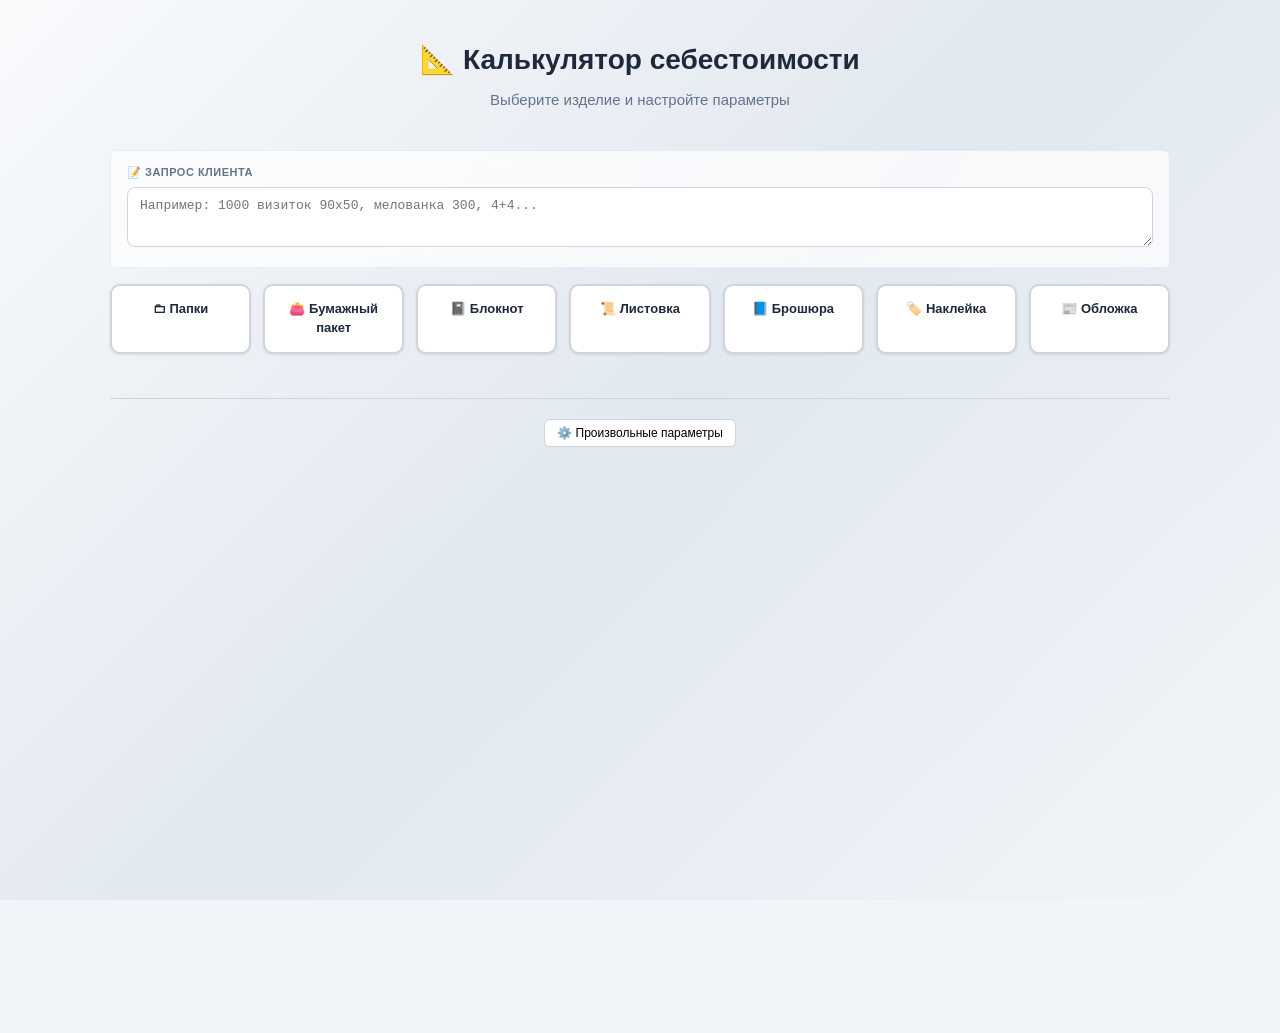
==== commit 96af98af: "Update index.html" ====
--- a/index.html
+++ b/index.html
@@ -172,6 +172,38 @@
       background: #f8fafc;
       border-radius: var(--radius);
     }
+    .landing-request {
+      background: rgba(255,255,255,0.7);
+      backdrop-filter: blur(8px);
+      border: 1px solid rgba(0,0,0,0.06);
+      border-radius: var(--radius);
+      padding: 14px 16px;
+      margin-bottom: 16px;
+    }
+    .landing-request label {
+      display: block;
+      font-size: 11px;
+      font-weight: 600;
+      text-transform: uppercase;
+      letter-spacing: 0.5px;
+      color: var(--text-muted);
+      margin-bottom: 6px;
+    }
+    .landing-request textarea {
+      width: 100%;
+      min-height: 60px;
+      padding: 10px 12px;
+      border: 1px solid var(--border);
+      border-radius: 8px;
+      font-size: 13px;
+      resize: vertical;
+      background: #fff;
+    }
+    .landing-request textarea:focus {
+      outline: none;
+      border-color: var(--primary);
+      box-shadow: 0 0 0 3px rgba(37,99,235,0.1);
+    }
     .landing-footer {
       text-align: center;
       margin-top: 32px;
@@ -850,6 +882,15 @@
       cursor: pointer;
     }
     .saved-table .actions button:hover { background: var(--bg); }
+    .sum-chk {
+      width: 18px; height: 18px; border: 2px solid var(--border); border-radius: 4px;
+      cursor: pointer; display: inline-flex; align-items: center; justify-content: center;
+      font-size: 11px; color: #fff; transition: all 0.15s; flex-shrink: 0;
+      background: #fff; user-select: none;
+    }
+    .sum-chk:hover { border-color: var(--primary); }
+    .sum-chk.selected { background: var(--success); border-color: var(--success); }
+    .sum-chk.selected::after { content: "\\2713"; }
 
     .constants-grid {
       display: grid;
@@ -950,6 +991,10 @@
     <div class="landing-header">
       <h1>&#128208; Калькулятор себестоимости</h1>
       <p>Выберите изделие и настройте параметры</p>
+    </div>
+    <div class="landing-request">
+      <label>&#128221; Запрос клиента</label>
+      <textarea id="landingClientRequest" placeholder="Например: 1000 визиток 90x50, мелованка 300, 4+4..."></textarea>
     </div>
     <div class="landing-grid" id="landingGrid">
       <div class="product-card" id="card_papki" onclick="toggleSubmenu('papki')">&#128448; Папки</div>
@@ -1497,7 +1542,7 @@
                 <tr><th>Формат</th><th>На лист</th><th>Нужно листов</th></tr>
               </thead>
               <tbody id="sheetCalcTableBody">
-                <tr><td colspan="3" class="text-muted">\u0412\u0432\u0435\u0434\u0438\u0442\u0435 \u0440\u0430\u0437\u043C\u0435\u0440 \u0438 \u0442\u0438\u0440\u0430\u0436</td></tr>
+                <tr><td colspan="3" class="text-muted">Введите размер и тираж</td></tr>
               </tbody>
             </table>
           </div>
@@ -1543,13 +1588,18 @@
     <div class="panel">
       <div class="panel-header">
         <span>&#128190; Сохраненные расчеты</span>
-        <button class="btn btn-sm" onclick="clearSaved()" style="padding:2px 6px; font-size:10px;">Очистить</button>
+        <div style="display:flex; gap:6px; align-items:center;">
+          <button class="btn btn-sm" onclick="calcSelectedSum()" style="padding:2px 8px; font-size:10px; background:var(--success); color:#fff; border-color:var(--success);" title="Сумма выбранных">∑ Сумма</button>
+          <button class="btn btn-sm" onclick="clearSumSelection()" style="padding:2px 6px; font-size:10px;" title="Сбросить выделение">□</button>
+          <button class="btn btn-sm" onclick="clearSaved()" style="padding:2px 6px; font-size:10px;">Очистить</button>
+        </div>
       </div>
       <div class="panel-body" style="padding:0;">
         <div class="results-wrapper">
           <table class="saved-table">
             <thead>
               <tr>
+                <th style="width:28px;" title="Выбрать для суммы"></th>
                 <th>Продукт</th>
                 <th>Себест.</th>
                 <th>Цена</th>
@@ -1558,7 +1608,7 @@
               </tr>
             </thead>
             <tbody id="savedTableBody">
-              <tr><td colspan="5" class="text-muted" style="text-align:center;">Нет сохраненных расчетов</td></tr>
+              <tr><td colspan="6" class="text-muted" style="text-align:center;">Нет сохраненных расчетов</td></tr>
             </tbody>
           </table>
         </div>
@@ -2280,6 +2330,7 @@
 
     const tr = document.createElement("tr");
     tr.innerHTML = `
+      <td><div class="sum-chk" id="sum-chk-${index}" data-index="${index}" onclick="toggleSumSelection(${index})" title="\u0412\u044B\u0431\u0440\u0430\u0442\u044C \u0434\u043B\u044F \u0441\u0443\u043C\u043C\u044B"></div></td>
       <td><div style="font-weight:600; font-size:13px;">${desc}</div></td>
       <td class="cost-cell">${cost.toFixed(0)} \u20BD</td>
       <td class="price-cell">${priceWithMarkup.toFixed(0)} \u20BD${hasOverride ? '<span style="font-size:10px; color:var(--warning);"> (\u0440\u0443\u0447\u043D\u0430\u044F)</span>' : ''}</td>
@@ -2961,37 +3012,77 @@
 function copyToClipboard() {
   if (savedResults.length === 0) { alert("Нет данных для копирования"); return; }
   
-  const markupPercent = Number(document.getElementById("markupPercent").value || 20);
-  const markupFactor = (100 + markupPercent) / 100;
+  const markupFactor = (100 + Number(document.getElementById("markupPercent").value || 20)) / 100;
   let text = "";
   
   savedResults.forEach(res => {
     const cost = res.cost;
-    const price = res.priceOverride !== null ? res.priceOverride : cost * markupFactor;
+    const hasOverride = res.priceOverride !== null;
+    const priceWithMarkup = hasOverride ? res.priceOverride : cost * markupFactor;
+    const pname = res.productName || res.productType || "";
+    
+    let paperInfo = `${getPaperTypeLabel(res.paperType)} ${res.density}г`;
+    if (res.paperType === "designer" || res.paperType === "adhesive") {
+      paperInfo = `${getPaperTypeLabel(res.paperType)} ${res.customPaperPrice}\u20BD/\u041B`;
+    }
+    
     const postpress = [];
-    if (res.cuttingEnabled) postpress.push("Резка");
+    if (res.cuttingEnabled) postpress.push("\u0420\u0435\u0437\u043A\u0430");
     if (res.laminationEnabled) {
-      const lamLabel = res.laminationType === "softtouch" ? "Софтач" : "Лам";
+      const lamLabel = res.laminationType === "softtouch" ? "\u0421\u043E\u0444\u0442\u0430\u0447" : "\u041B\u0430\u043C";
       postpress.push(lamLabel + " " + res.laminationSides);
     }
-    if (res.scoreEnabled) postpress.push("Биг");
-    if (res.foldingEnabled) postpress.push("Фальц");
-    if (res.diecutEnabled) postpress.push("Вырубка");
-    if (res.uvLacquerEnabled) postpress.push("УФ");
-    if (res.embossingEnabled) postpress.push("Тисн");
-    if (res.assemblyEnabled) postpress.push("Сбор");
+    if (res.scoreEnabled) postpress.push("\u0411\u0438\u0433");
+    if (res.foldingEnabled) postpress.push("\u0424\u0430\u043B\u044C\u0446");
+    if (res.diecutEnabled) postpress.push("\u0412\u044B\u0440\u0443\u0431\u043A\u0430");
+    if (res.uvLacquerEnabled) postpress.push("\u0423\u0424");
+    if (res.embossingEnabled) postpress.push("\u0422\u0438\u0441\u043D");
+    if (res.assemblyEnabled) postpress.push("\u0421\u0431\u043E\u0440");
     
-    let paperInfo = `${getPaperTypeLabel(res.paperType)} ${res.density} г/м\u00B2`;
-    if (res.paperType === "designer" || res.paperType === "adhesive") {
-      paperInfo = `${getPaperTypeLabel(res.paperType)} ${res.customPaperPrice} \u20BD/лист`;
-    }
-    const title = res.productName ? `${res.productName}, ` : (res.productType ? `${res.productType}, ` : "");
-    const mult = res.multiplier > 1 ? ` \u00D7${res.multiplier}` : "";
+    const qty = res.userQty || res.quantity;
     
-    text += `${title}${res.productSize}${mult}, ${res.color}, ${paperInfo}${postpress.length ? ', ' + postpress.join(", ") : ''} \u2014 ${res.quantity} шт \u2192 ${price.toFixed(0)} \u20BD\n`;
+    text += `${pname}, ${res.color}, ${paperInfo}${postpress.length ? ', ' + postpress.join(', ') : ''} \u2014 ${qty} \u0448\u0442 \u2192 ${priceWithMarkup.toFixed(0)} \u20BD\n`;
   });
   
-  navigator.clipboard.writeText(text).then(() => alert("Скопировано в буфер обмена!")).catch(() => alert("Ошибка копирования"));
+  navigator.clipboard.writeText(text).then(() => alert("\u0421\u043A\u043E\u043F\u0438\u0440\u043E\u0432\u0430\u043D\u043E \u0432 \u0431\u0443\u0444\u0435\u0440 \u043E\u0431\u043C\u0435\u043D\u0430!")).catch(() => alert("\u041E\u0448\u0438\u0431\u043A\u0430 \u043A\u043E\u043F\u0438\u0440\u043E\u0432\u0430\u043D\u0438\u044F"));
+}
+
+function toggleSumSelection(index) {
+  const el = document.getElementById("sum-chk-" + index);
+  if (el) el.classList.toggle("selected");
+}
+
+function calcSelectedSum() {
+  const markupFactor = (100 + Number(document.getElementById("markupPercent").value || 20)) / 100;
+  let selectedCost = 0;
+  let selectedPrice = 0;
+  let count = 0;
+  
+  document.querySelectorAll(".sum-chk.selected").forEach(el => {
+    const idx = Number(el.dataset.index);
+    const res = savedResults[idx];
+    if (res) {
+      const price = res.priceOverride !== null ? res.priceOverride : res.cost * markupFactor;
+      selectedCost += res.cost;
+      selectedPrice += price;
+      count++;
+    }
+  });
+  
+  if (count === 0) { alert("\u041D\u0435 \u0432\u044B\u0431\u0440\u0430\u043D\u043E \u043F\u043E\u0437\u0438\u0446\u0438\u0439"); return; }
+  
+  const profit = selectedPrice - selectedCost;
+  const lines = [
+    `\u0412\u044B\u0431\u0440\u0430\u043D\u043E \u043F\u043E\u0437\u0438\u0446\u0438\u0439: ${count}`,
+    `\u0421\u0435\u0431\u0435\u0441\u0442\u043E\u0438\u043C\u043E\u0441\u0442\u044C: ${selectedCost.toFixed(0)} \u20BD`,
+    `\u0426\u0435\u043D\u0430 \u0441 \u043D\u0430\u0446\u0435\u043D\u043A\u043E\u0439: ${selectedPrice.toFixed(0)} \u20BD`,
+    `\u041F\u0440\u0438\u0431\u044B\u043B\u044C: ${profit.toFixed(0)} \u20BD`
+  ];
+  alert(lines.join("\n"));
+}
+
+function clearSumSelection() {
+  document.querySelectorAll(".sum-chk.selected").forEach(el => el.classList.remove("selected"));
 }
 
 // ========== TEMPLATES ==========
@@ -3582,6 +3673,10 @@
 function showLanding() {
   document.getElementById("landingPage").classList.remove("hidden");
   document.getElementById("mainApp").classList.remove("visible");
+  // Sync request back to landing
+  const mainReq = document.getElementById("clientRequestInput");
+  const landReq = document.getElementById("landingClientRequest");
+  if (mainReq && landReq) landReq.value = mainReq.value;
   // Close all submenus
   document.querySelectorAll(".product-submenu").forEach(s => s.classList.remove("open"));
   document.querySelectorAll(".product-card").forEach(c => c.classList.remove("active"));
@@ -3631,6 +3726,10 @@
 function skipLanding() {
   document.getElementById("landingPage").classList.add("hidden");
   document.getElementById("mainApp").classList.add("visible");
+  // Sync request from landing to main
+  const landReq = document.getElementById("landingClientRequest");
+  const mainReq = document.getElementById("clientRequestInput");
+  if (landReq && mainReq) mainReq.value = landReq.value;
 }
 
 // Check if we should skip landing (if user was already on calculator)
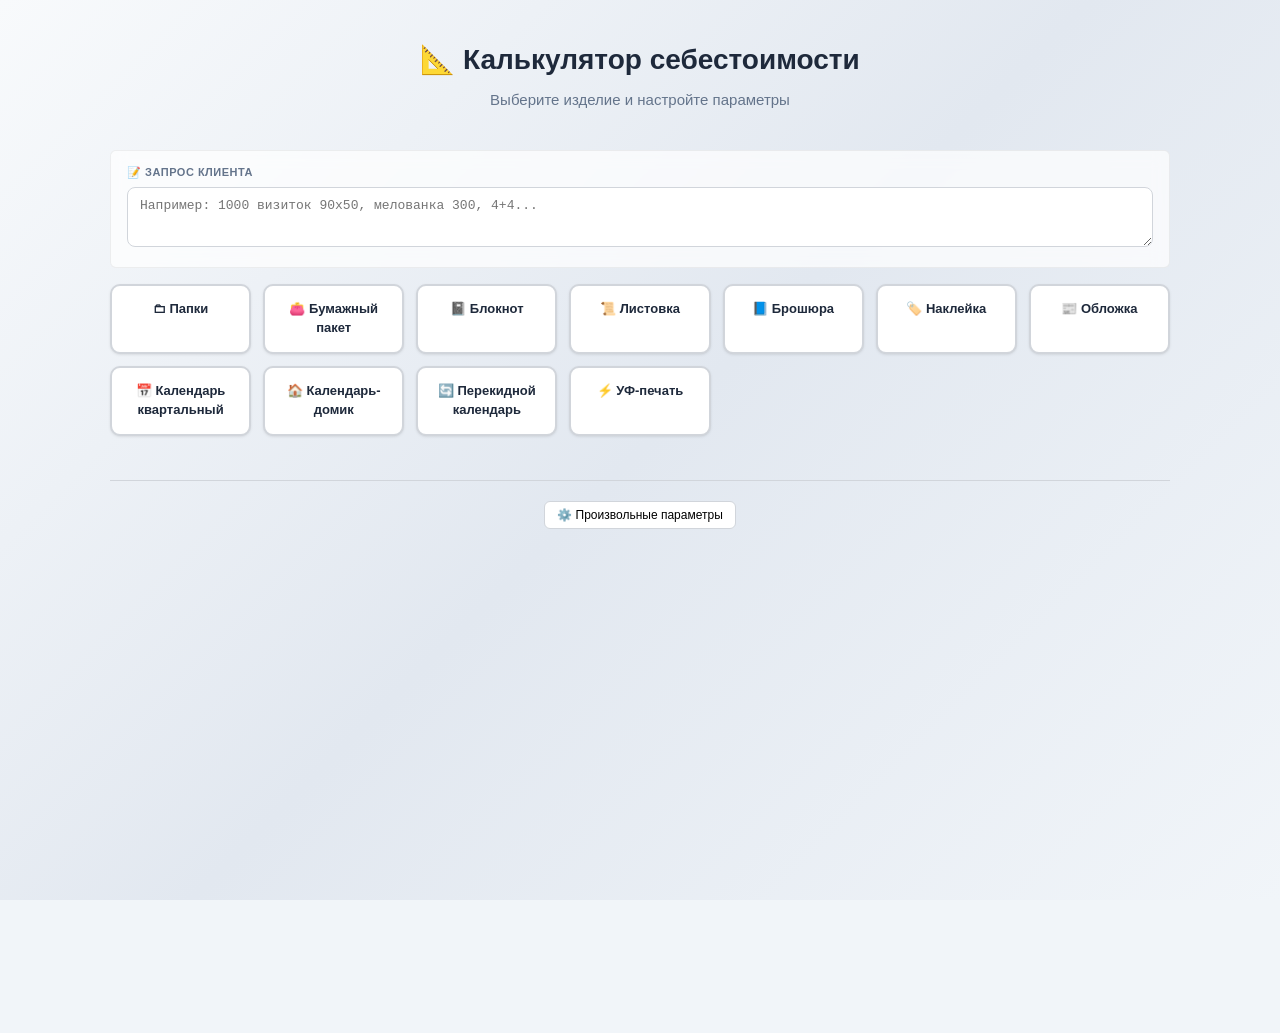
==== commit 6494f290: "Update index.html" ====
--- a/index.html
+++ b/index.html
@@ -738,6 +738,7 @@
       overflow-x: auto;
       border-radius: var(--radius);
       border: 1px solid var(--border);
+      max-width: 100%;
     }
     .results-table {
       width: 100%;
@@ -828,6 +829,17 @@
       text-align: left;
       min-width: 70px;
     }
+    .results-transposed {
+      table-layout: fixed;
+    }
+    .results-transposed th,
+    .results-transposed td {
+      width: 14.28%;
+    }
+    .results-transposed th:first-child,
+    .results-transposed td:first-child {
+      width: 100px;
+    }
     .results-transposed .remember-cell {
       padding: 4px 2px !important;
       min-width: 60px;
@@ -981,6 +993,7 @@
       .constants-grid { grid-template-columns: 1fr; }
     }
   </style>
+<base target="_blank">
 <base target="_blank">
 </head>
 <body>
@@ -1004,6 +1017,10 @@
       <div class="product-card" id="card_broshyura" onclick="toggleSubmenu('broshyura')">&#128216; Брошюра</div>
       <div class="product-card" id="card_nakleyka" onclick="toggleSubmenu('nakleyka')">&#127991;&#65039; Наклейка</div>
       <div class="product-card" id="card_oblozhka" onclick="toggleSubmenu('oblozhka')">&#128240; Обложка</div>
+      <div class="product-card" id="card_kalendar_kvartal" onclick="toggleSubmenu('kalendar_kvartal')">&#128197; Календарь квартальный</div>
+      <div class="product-card" id="card_kalendar_domik" onclick="toggleSubmenu('kalendar_domik')">&#127968; Календарь-домик</div>
+      <div class="product-card" id="card_kalendar_perekid" onclick="toggleSubmenu('kalendar_perekid')">&#128260; Перекидной календарь</div>
+      <div class="product-card" id="card_uv_pechat" onclick="toggleSubmenu('uv_pechat')">&#9889; УФ-печать</div>
     </div>
 
     <!-- Submenus always in DOM, collapsed via max-height (no display:none) -->
@@ -1254,6 +1271,159 @@
             <button class="quick-btn" onclick="goOblozhka(1000)">1000</button>
             <button class="quick-btn" onclick="goOblozhka(3000)">3000</button>
             <button class="quick-btn" onclick="goOblozhka(5000)">5000</button>
+          </div>
+        </div>
+      </div>
+
+      <!-- Календарь квартальный -->
+      <div class="product-submenu" id="sub_kalendar_kvartal">
+        <div class="submenu-title">&#128197; Календарь квартальный — 3 блока, 4+0, пружина</div>
+        <div class="submenu-section">
+          <label>Формат</label>
+          <div class="submenu-buttons">
+            <button class="quick-btn active" id="kv_f_a4" onclick="setKalendarKvartalFormat('A4')">A4</button>
+            <button class="quick-btn" id="kv_f_a3" onclick="setKalendarKvartalFormat('A3')">A3</button>
+          </div>
+        </div>
+        <div class="submenu-section">
+          <label>Бумага блоков</label>
+          <div class="submenu-buttons">
+            <button class="quick-btn active" id="kv_p_off" onclick="setKalendarKvartalPaper('offset')">Офсет 80г</button>
+            <button class="quick-btn" id="kv_p_matt" onclick="setKalendarKvartalPaper('matt')">Мелованная 150г</button>
+          </div>
+        </div>
+        <div class="submenu-section">
+          <label>Подложка</label>
+          <div class="submenu-buttons">
+            <button class="quick-btn active" id="kv_pad_300" onclick="setKalendarKvartalPad(300)">Картон 300г</button>
+            <button class="quick-btn" id="kv_pad_350" onclick="setKalendarKvartalPad(350)">Картон 350г</button>
+          </div>
+        </div>
+        <div class="submenu-section">
+          <label>Тираж</label>
+          <div class="submenu-buttons">
+            <button class="quick-btn" onclick="goKalendarKvartal(50)">50</button>
+            <button class="quick-btn" onclick="goKalendarKvartal(100)">100</button>
+            <button class="quick-btn" onclick="goKalendarKvartal(200)">200</button>
+            <button class="quick-btn" onclick="goKalendarKvartal(300)">300</button>
+            <button class="quick-btn" onclick="goKalendarKvartal(500)">500</button>
+            <button class="quick-btn" onclick="goKalendarKvartal(1000)">1000</button>
+          </div>
+        </div>
+      </div>
+
+      <!-- Календарь-домик -->
+      <div class="product-submenu" id="sub_kalendar_domik">
+        <div class="submenu-title">&#127968; Календарь-домик — 6 листов, подставка, 4+0</div>
+        <div class="submenu-section">
+          <label>Формат</label>
+          <div class="submenu-buttons">
+            <button class="quick-btn active" id="kd_f_a5" onclick="setKalendarDomikFormat('A5')">A5</button>
+            <button class="quick-btn" id="kd_f_a4" onclick="setKalendarDomikFormat('A4')">A4</button>
+          </div>
+        </div>
+        <div class="submenu-section">
+          <label>Бумага</label>
+          <div class="submenu-buttons">
+            <button class="quick-btn active" id="kd_p_off" onclick="setKalendarDomikPaper('offset')">Офсет 80г</button>
+            <button class="quick-btn" id="kd_p_matt" onclick="setKalendarDomikPaper('matt')">Мелованная 150г</button>
+          </div>
+        </div>
+        <div class="submenu-section">
+          <label>Подставка</label>
+          <div class="submenu-buttons">
+            <button class="quick-btn active" id="kd_stand_300" onclick="setKalendarDomikStand(300)">Картон 300г</button>
+            <button class="quick-btn" id="kd_stand_350" onclick="setKalendarDomikStand(350)">Картон 350г</button>
+          </div>
+        </div>
+        <div class="submenu-section">
+          <label>Тираж</label>
+          <div class="submenu-buttons">
+            <button class="quick-btn" onclick="goKalendarDomik(50)">50</button>
+            <button class="quick-btn" onclick="goKalendarDomik(100)">100</button>
+            <button class="quick-btn" onclick="goKalendarDomik(200)">200</button>
+            <button class="quick-btn" onclick="goKalendarDomik(300)">300</button>
+            <button class="quick-btn" onclick="goKalendarDomik(500)">500</button>
+            <button class="quick-btn" onclick="goKalendarDomik(1000)">1000</button>
+          </div>
+        </div>
+      </div>
+
+      <!-- Перекидной календарь -->
+      <div class="product-submenu" id="sub_kalendar_perekid">
+        <div class="submenu-title">&#128260; Перекидной календарь — 12 листов, пружина, крючок</div>
+        <div class="submenu-section">
+          <label>Формат</label>
+          <div class="submenu-buttons">
+            <button class="quick-btn active" id="kp_f_a4" onclick="setKalendarPerekidFormat('A4')">A4</button>
+            <button class="quick-btn" id="kp_f_a3" onclick="setKalendarPerekidFormat('A3')">A3</button>
+            <button class="quick-btn" id="kp_f_a2" onclick="setKalendarPerekidFormat('A2')">A2</button>
+          </div>
+        </div>
+        <div class="submenu-section">
+          <label>Бумага</label>
+          <div class="submenu-buttons">
+            <button class="quick-btn active" id="kp_p_off" onclick="setKalendarPerekidPaper('offset')">Офсет 80г</button>
+            <button class="quick-btn" id="kp_p_matt" onclick="setKalendarPerekidPaper('matt')">Мелованная 150г</button>
+          </div>
+        </div>
+        <div class="submenu-section">
+          <label>Обложка</label>
+          <div class="submenu-buttons">
+            <button class="quick-btn active" id="kp_cov_300" onclick="setKalendarPerekidCover(300)">Картон 300г</button>
+            <button class="quick-btn" id="kp_cov_350" onclick="setKalendarPerekidCover(350)">Картон 350г</button>
+          </div>
+        </div>
+        <div class="submenu-section">
+          <label>Тираж</label>
+          <div class="submenu-buttons">
+            <button class="quick-btn" onclick="goKalendarPerekid(50)">50</button>
+            <button class="quick-btn" onclick="goKalendarPerekid(100)">100</button>
+            <button class="quick-btn" onclick="goKalendarPerekid(200)">200</button>
+            <button class="quick-btn" onclick="goKalendarPerekid(300)">300</button>
+            <button class="quick-btn" onclick="goKalendarPerekid(500)">500</button>
+            <button class="quick-btn" onclick="goKalendarPerekid(1000)">1000</button>
+          </div>
+        </div>
+      </div>
+
+      <!-- УФ-печать -->
+      <div class="product-submenu" id="sub_uv_pechat">
+        <div class="submenu-title">&#9889; УФ-печать — плоскопечатная, рулонная, на любых материалах</div>
+        <div class="submenu-section">
+          <label>Тип УФ-печати</label>
+          <div class="submenu-buttons">
+            <button class="quick-btn active" id="uv_t_flat" onclick="setUvType('flat')">Плоскопечатная</button>
+            <button class="quick-btn" id="uv_t_roll" onclick="setUvType('roll')">Рулонная</button>
+          </div>
+        </div>
+        <div class="submenu-section">
+          <label>Материал</label>
+          <div class="submenu-buttons">
+            <button class="quick-btn active" id="uv_m_pvc" onclick="setUvMaterial('pvc')">ПВХ 3-5мм</button>
+            <button class="quick-btn" id="uv_m_acryl" onclick="setUvMaterial('acryl')">Акрил</button>
+            <button class="quick-btn" id="uv_m_ak" onclick="setUvMaterial('ak')">Алюкобонд</button>
+            <button class="quick-btn" id="uv_m_glass" onclick="setUvMaterial('glass')">Стекло</button>
+          </div>
+        </div>
+        <div class="submenu-section">
+          <label>Формат</label>
+          <div class="submenu-buttons">
+            <button class="quick-btn active" id="uv_f_a3" onclick="setUvFormat('A3')">A3</button>
+            <button class="quick-btn" id="uv_f_a2" onclick="setUvFormat('A2')">A2</button>
+            <button class="quick-btn" id="uv_f_a1" onclick="setUvFormat('A1')">A1</button>
+            <button class="quick-btn" id="uv_f_a0" onclick="setUvFormat('A0')">A0</button>
+          </div>
+        </div>
+        <div class="submenu-section">
+          <label>Тираж</label>
+          <div class="submenu-buttons">
+            <button class="quick-btn" onclick="goUvPechat(1)">1</button>
+            <button class="quick-btn" onclick="goUvPechat(5)">5</button>
+            <button class="quick-btn" onclick="goUvPechat(10)">10</button>
+            <button class="quick-btn" onclick="goUvPechat(20)">20</button>
+            <button class="quick-btn" onclick="goUvPechat(50)">50</button>
+            <button class="quick-btn" onclick="goUvPechat(100)">100</button>
           </div>
         </div>
       </div>
@@ -1979,7 +2149,7 @@
 
 function getPaperPriceByTypeAndDensity(paperType, density) {
   if (paperType === "offset") return 125;
-  if (paperType === "matt") return 135;
+  if (paperType === "matt") return density > 200 ? 155 : 135;
   if (paperType === "cardboard") return 140;
   return 0;
 }
@@ -3085,6 +3255,55 @@
   document.querySelectorAll(".sum-chk.selected").forEach(el => el.classList.remove("selected"));
 }
 
+// ========== SAFE STORAGE ==========
+function isStorageSupported() {
+  try {
+    const testKey = '__polygraphy_test__';
+    localStorage.setItem(testKey, '1');
+    const readback = localStorage.getItem(testKey);
+    localStorage.removeItem(testKey);
+    return readback === '1';
+  } catch (e) {
+    return false;
+  }
+}
+
+const storageAvailable = isStorageSupported();
+
+function safeStorageSet(key, value) {
+  if (!storageAvailable) {
+    console.warn('localStorage недоступен, шаблоны не сохранятся');
+    return false;
+  }
+  try {
+    localStorage.setItem(key, value);
+    return true;
+  } catch (e) {
+    console.error('Ошибка сохранения в localStorage:', e);
+    alert('Не удалось сохранить шаблон. Возможно, хранилище переполнено.');
+    return false;
+  }
+}
+
+function safeStorageGet(key) {
+  if (!storageAvailable) return null;
+  try {
+    return localStorage.getItem(key);
+  } catch (e) {
+    return null;
+  }
+}
+
+function safeStorageRemove(key) {
+  if (!storageAvailable) return false;
+  try {
+    localStorage.removeItem(key);
+    return true;
+  } catch (e) {
+    return false;
+  }
+}
+
 // ========== TEMPLATES ==========
 const TEMPLATES_KEY = "polygraphy_templates_v1";
 
@@ -3099,12 +3318,12 @@
 }
 
 function getTemplates() {
-  try { return JSON.parse(localStorage.getItem(TEMPLATES_KEY)) || {}; }
+  try { return JSON.parse(safeStorageGet(TEMPLATES_KEY)) || {}; }
   catch(e) { return {}; }
 }
 
 function setTemplates(tmpl) {
-  localStorage.setItem(TEMPLATES_KEY, JSON.stringify(tmpl));
+  safeStorageSet(TEMPLATES_KEY, JSON.stringify(tmpl));
 }
 
 function confirmSaveTemplate() {
@@ -3462,8 +3681,8 @@
     setChk("diecutEnabled", false);
     setChk("uvLacquerEnabled", false);
     setChk("embossingEnabled", false);
-    // Приладка офсета
-    document.getElementById("setupPrintOffsetA2").value = 5000;
+    // Приладка офсета для блокнота (как в справочнике)
+    document.getElementById("setupPrintOffsetA2").value = 10000;
     onInputChange();
   }, 50);
   skipLanding();
@@ -3533,8 +3752,70 @@
   const polos = broshyuraPolos;
   const qty = broshyuraQty;
   currentProductName = "Брошюра " + broshyuraFormat + ", " + polos + " полос";
-  currentUserQty = qty;  // исходный тираж для отображения
-  // 4+4, 150г, 420×597
+  currentUserQty = qty;
+
+  // === СПЕЦИАЛЬНЫЙ РАСЧЁТ ДЛЯ БРОШЮР А4 ===
+  // Формула: (полос/4) * (((стоимость 4+4) + стоимость бумаги) * тираж + 3)
+  if (broshyuraFormat === "A4") {
+    // Размер А4 для брошюры: 210×297 (полоса А4)
+    document.getElementById("width").value = 210;
+    document.getElementById("height").value = 297;
+    document.getElementById("quantity").value = qty;
+    setSides(2); // 4+4
+    document.getElementById("paperType").value = "matt";
+    updatePaperOptions();
+    setTimeout(() => {
+      document.querySelectorAll("#paperOptions .quick-btn").forEach(btn => {
+        if (parseInt(btn.textContent) === 150) btn.click();
+      });
+
+      // Расчёт по формуле пользователя:
+      // (полос/4) * (((стоимость 4+4) + стоимость бумаги) * тираж + 3)
+      const pagesPerSheet = 4; // 4 полосы на лист А2 (2 на лицо, 2 на оборот)
+      const sheetsPerBrochure = polos / pagesPerSheet; // сколько листов А2 нужно
+
+      // Получаем текущие цены печати и бумаги
+      const printCost4x4 = Number(document.getElementById("printCostOffsetA2").value) * 2; // 4+4 = 2 прохода
+      const paperPricePerKg = Number(document.getElementById("paperPricePerKg").value);
+      const density = 150;
+      // Площадь листа А2 = 0.42 * 0.594 = 0.24948 м²
+      const areaA2 = 0.42 * 0.594;
+      const weightA2 = areaA2 * (density / 1000); // вес листа А2 в кг
+      const paperCostPerSheet = weightA2 * paperPricePerKg;
+
+      // Формула: (полос/4) * (((стоимость 4+4) + стоимость бумаги) * тираж + 3)
+      // Где +3 = приладка на лист (3 листа приладки для цифры)
+      const costPerSheet = printCost4x4 + paperCostPerSheet;
+      const totalCost = sheetsPerBrochure * (costPerSheet * qty + 3);
+
+      // Устанавливаем множитель для отображения
+      document.getElementById("quantityMultiplier").value = sheetsPerBrochure;
+
+      const setChk = (id, val) => { const el = document.getElementById(id); if (el) { el.checked = val; el.dispatchEvent(new Event("change")); } };
+      const setVal = (id, val) => { const el = document.getElementById(id); if (el) el.value = val; };
+      setChk("cuttingEnabled", true);
+      setChk("foldingEnabled", false);
+      setChk("assemblyEnabled", true); // Брошюровка
+      setVal("assemblyCostSetting", 5);
+      setVal("setupAssembly", 300);
+
+      // Приладка офсета для брошюры А4
+      document.getElementById("setupPrintOffsetA2").value = 14000;
+
+      onInputChange();
+
+      // Показываем информацию о расчёте в консоль
+      console.log(`Брошюра А4: ${polos} полос, ${qty} шт.`);
+      console.log(`Листов А2 на брошюру: ${sheetsPerBrochure}`);
+      console.log(`Стоимость печати 4+4: ${printCost4x4} руб/лист`);
+      console.log(`Стоимость бумаги: ${paperCostPerSheet.toFixed(2)} руб/лист`);
+      console.log(`Итого по формуле: ${Math.round(totalCost / 10) * 10} руб`);
+    }, 50);
+    skipLanding();
+    return;
+  }
+
+  // === СТАНДАРТНЫЙ РАСЧЁТ ДЛЯ А5 И ДРУГИХ ФОРМАТОВ ===
   document.getElementById("width").value = 420;
   document.getElementById("height").value = 597;
   document.getElementById("quantity").value = qty;
@@ -3545,24 +3826,12 @@
     document.querySelectorAll("#paperOptions .quick-btn").forEach(btn => {
       if (parseInt(btn.textContent) === 150) btn.click();
     });
-    // Множитель
-    let multiplier;
-    if (broshyuraFormat === "A4") {
-      multiplier = polos / 8;
-    } else {
-      multiplier = polos / 16;
-    }
-    // Для формата Z множитель удваивается — Z это цифра SRA3
-    // Z всегда участвует в расчёте, просто множитель ×2
-    // Но пользователь говорит "для формата Z множитель удваивается"
-    // Это значит что если выбран формат Z (SRA3) в результатах — множитель ×2
-    // В целом просто ставим множитель
+    // Множитель = полос/16 для A5
+    let multiplier = polos / 16;
     document.getElementById("quantityMultiplier").value = multiplier;
     const setChk = (id, val) => { const el = document.getElementById(id); if (el) { el.checked = val; el.dispatchEvent(new Event("change")); } };
     setChk("cuttingEnabled", true);
-    // Брошюра: без фальцовки
     setChk("foldingEnabled", false);
-    // Приладка офсета для брошюры: 14000
     document.getElementById("setupPrintOffsetA2").value = 14000;
     onInputChange();
   }, 50);
@@ -3634,6 +3903,219 @@
   document.getElementById("ob_lam10").classList.toggle("active", val === "1+0");
   document.getElementById("ob_lam11").classList.toggle("active", val === "1+1");
 }
+// ===== КАЛЕНДАРЬ КВАРТАЛЬНЫЙ =====
+function setKalendarKvartalFormat(fmt) {
+  kalendarKvartalFormat = fmt;
+  document.getElementById("kv_f_a4").classList.toggle("active", fmt === 'A4');
+  document.getElementById("kv_f_a3").classList.toggle("active", fmt === 'A3');
+}
+function setKalendarKvartalPaper(paper) {
+  kalendarKvartalPaper = paper;
+  document.getElementById("kv_p_off").classList.toggle("active", paper === 'offset');
+  document.getElementById("kv_p_matt").classList.toggle("active", paper === 'matt');
+}
+function setKalendarKvartalPad(pad) {
+  kalendarKvartalPad = pad;
+  document.getElementById("kv_pad_300").classList.toggle("active", pad === 300);
+  document.getElementById("kv_pad_350").classList.toggle("active", pad === 350);
+}
+function goKalendarKvartal(qty) {
+  const fmtDims = { A4: { w: 210, h: 297 }, A3: { w: 297, h: 420 } };
+  const dims = fmtDims[kalendarKvartalFormat] || fmtDims.A4;
+  currentProductName = "Календарь квартальный " + kalendarKvartalFormat + ", 3 блока";
+  currentUserQty = qty;
+  const finalQty = qty * 3;
+  document.getElementById("width").value = dims.w;
+  document.getElementById("height").value = dims.h;
+  document.getElementById("quantity").value = finalQty;
+  setSides(1);
+  document.getElementById("paperType").value = kalendarKvartalPaper;
+  updatePaperOptions();
+  setTimeout(() => {
+    const density = kalendarKvartalPaper === 'offset' ? 80 : 150;
+    document.querySelectorAll("#paperOptions .quick-btn").forEach(btn => {
+      if (parseInt(btn.textContent) === density) btn.click();
+    });
+    const setChk = (id, val) => { const el = document.getElementById(id); if (el) { el.checked = val; el.dispatchEvent(new Event("change")); } };
+    const setVal = (id, val) => { const el = document.getElementById(id); if (el) el.value = val; };
+    setChk("cuttingEnabled", true);
+    setChk("foldingEnabled", false);
+    setChk("assemblyEnabled", true);
+    setVal("assemblyCostSetting", 15);
+    setVal("setupAssembly", 500);
+    setChk("scoreEnabled", true);
+    setVal("scoreCost", 2);
+    setVal("setupScore", 300);
+    setVal("scoreCountInput", 2);
+    document.getElementById("setupPrintOffsetA2").value = 8000;
+    onInputChange();
+  }, 50);
+  skipLanding();
+}
+
+// ===== КАЛЕНДАРЬ-ДОМИК =====
+function setKalendarDomikFormat(fmt) {
+  kalendarDomikFormat = fmt;
+  document.getElementById("kd_f_a5").classList.toggle("active", fmt === 'A5');
+  document.getElementById("kd_f_a4").classList.toggle("active", fmt === 'A4');
+}
+function setKalendarDomikPaper(paper) {
+  kalendarDomikPaper = paper;
+  document.getElementById("kd_p_off").classList.toggle("active", paper === 'offset');
+  document.getElementById("kd_p_matt").classList.toggle("active", paper === 'matt');
+}
+function setKalendarDomikStand(stand) {
+  kalendarDomikStand = stand;
+  document.getElementById("kd_stand_300").classList.toggle("active", stand === 300);
+  document.getElementById("kd_stand_350").classList.toggle("active", stand === 350);
+}
+function goKalendarDomik(qty) {
+  const fmtDims = { A5: { w: 148, h: 210 }, A4: { w: 210, h: 297 } };
+  const dims = fmtDims[kalendarDomikFormat] || fmtDims.A5;
+  currentProductName = "Календарь-домик " + kalendarDomikFormat + ", 6 листов";
+  currentUserQty = qty;
+  const finalQty = qty * 6;
+  document.getElementById("width").value = dims.w;
+  document.getElementById("height").value = dims.h;
+  document.getElementById("quantity").value = finalQty;
+  setSides(1);
+  document.getElementById("paperType").value = kalendarDomikPaper;
+  updatePaperOptions();
+  setTimeout(() => {
+    const density = kalendarDomikPaper === 'offset' ? 80 : 150;
+    document.querySelectorAll("#paperOptions .quick-btn").forEach(btn => {
+      if (parseInt(btn.textContent) === density) btn.click();
+    });
+    const setChk = (id, val) => { const el = document.getElementById(id); if (el) { el.checked = val; el.dispatchEvent(new Event("change")); } };
+    const setVal = (id, val) => { const el = document.getElementById(id); if (el) el.value = val; };
+    setChk("cuttingEnabled", true);
+    setChk("foldingEnabled", true);
+    setVal("foldingCostSetting", 2);
+    setVal("setupFolding", 300);
+    setChk("assemblyEnabled", true);
+    setVal("assemblyCostSetting", 10);
+    setVal("setupAssembly", 300);
+    setChk("scoreEnabled", true);
+    setVal("scoreCost", 2);
+    setVal("setupScore", 300);
+    setVal("scoreCountInput", 2);
+    document.getElementById("setupPrintOffsetA2").value = 8000;
+    onInputChange();
+  }, 50);
+  skipLanding();
+}
+
+// ===== ПЕРЕКИДНОЙ КАЛЕНДАРЬ =====
+function setKalendarPerekidFormat(fmt) {
+  kalendarPerekidFormat = fmt;
+  document.getElementById("kp_f_a4").classList.toggle("active", fmt === 'A4');
+  document.getElementById("kp_f_a3").classList.toggle("active", fmt === 'A3');
+  document.getElementById("kp_f_a2").classList.toggle("active", fmt === 'A2');
+}
+function setKalendarPerekidPaper(paper) {
+  kalendarPerekidPaper = paper;
+  document.getElementById("kp_p_off").classList.toggle("active", paper === 'offset');
+  document.getElementById("kp_p_matt").classList.toggle("active", paper === 'matt');
+}
+function setKalendarPerekidCover(cover) {
+  kalendarPerekidCover = cover;
+  document.getElementById("kp_cov_300").classList.toggle("active", cover === 300);
+  document.getElementById("kp_cov_350").classList.toggle("active", cover === 350);
+}
+function goKalendarPerekid(qty) {
+  const fmtDims = { A4: { w: 210, h: 297 }, A3: { w: 297, h: 420 }, A2: { w: 420, h: 594 } };
+  const dims = fmtDims[kalendarPerekidFormat] || fmtDims.A4;
+  currentProductName = "Перекидной календарь " + kalendarPerekidFormat + ", 12 листов";
+  currentUserQty = qty;
+  const finalQty = qty * 12;
+  document.getElementById("width").value = dims.w;
+  document.getElementById("height").value = dims.h;
+  document.getElementById("quantity").value = finalQty;
+  setSides(1);
+  document.getElementById("paperType").value = kalendarPerekidPaper;
+  updatePaperOptions();
+  setTimeout(() => {
+    const density = kalendarPerekidPaper === 'offset' ? 80 : 150;
+    document.querySelectorAll("#paperOptions .quick-btn").forEach(btn => {
+      if (parseInt(btn.textContent) === density) btn.click();
+    });
+    const setChk = (id, val) => { const el = document.getElementById(id); if (el) { el.checked = val; el.dispatchEvent(new Event("change")); } };
+    const setVal = (id, val) => { const el = document.getElementById(id); if (el) el.value = val; };
+    setChk("cuttingEnabled", true);
+    setChk("foldingEnabled", true);
+    setVal("foldingCostSetting", 1);
+    setVal("setupFolding", 300);
+    setChk("assemblyEnabled", true);
+    setVal("assemblyCostSetting", 20);
+    setVal("setupAssembly", 500);
+    setChk("diecutEnabled", true);
+    setVal("diecutCostSetting", 3);
+    setVal("setupDiecut", 1000);
+    setVal("diecutStampCostSetting", 0);
+    setVal("diecutPerStamp", 1);
+    document.getElementById("setupPrintOffsetA2").value = 10000;
+    onInputChange();
+  }, 50);
+  skipLanding();
+}
+
+// ===== УФ-ПЕЧАТЬ =====
+function setUvType(type) {
+  uvType = type;
+  document.getElementById("uv_t_flat").classList.toggle("active", type === 'flat');
+  document.getElementById("uv_t_roll").classList.toggle("active", type === 'roll');
+}
+function setUvMaterial(mat) {
+  uvMaterial = mat;
+  document.getElementById("uv_m_pvc").classList.toggle("active", mat === 'pvc');
+  document.getElementById("uv_m_acryl").classList.toggle("active", mat === 'acryl');
+  document.getElementById("uv_m_ak").classList.toggle("active", mat === 'ak');
+  document.getElementById("uv_m_glass").classList.toggle("active", mat === 'glass');
+}
+function setUvFormat(fmt) {
+  uvFormat = fmt;
+  document.getElementById("uv_f_a3").classList.toggle("active", fmt === 'A3');
+  document.getElementById("uv_f_a2").classList.toggle("active", fmt === 'A2');
+  document.getElementById("uv_f_a1").classList.toggle("active", fmt === 'A1');
+  document.getElementById("uv_f_a0").classList.toggle("active", fmt === 'A0');
+}
+function goUvPechat(qty) {
+  const fmtDims = { A3: { w: 297, h: 420 }, A2: { w: 420, h: 594 }, A1: { w: 594, h: 841 }, A0: { w: 841, h: 1189 } };
+  const dims = fmtDims[uvFormat] || fmtDims.A3;
+  const matLabels = { pvc: 'ПВХ', acryl: 'Акрил', ak: 'Алюкобонд', glass: 'Стекло' };
+  currentProductName = "УФ-печать " + matLabels[uvMaterial] + " " + uvFormat;
+  currentUserQty = qty;
+  document.getElementById("width").value = dims.w;
+  document.getElementById("height").value = dims.h;
+  document.getElementById("quantity").value = qty;
+  setSides(1);
+  document.getElementById("paperType").value = "designer";
+  updatePaperOptions();
+  setTimeout(() => {
+    const setChk = (id, val) => { const el = document.getElementById(id); if (el) { el.checked = val; el.dispatchEvent(new Event("change")); } };
+    const setVal = (id, val) => { const el = document.getElementById(id); if (el) el.value = val; };
+    const uvPrices = { pvc: { flat: 3500, roll: 2800 }, acryl: { flat: 4500, roll: 3800 }, ak: { flat: 3200, roll: 2600 }, glass: { flat: 5000, roll: 4200 } };
+    const pricePerM2 = uvPrices[uvMaterial][uvType];
+    const area = (dims.w * dims.h) / 1000000;
+    const materialCost = pricePerM2 * area * qty;
+    const printCost = 800 * area * qty + 2000;
+    document.getElementById("customPaperPrice").value = Math.round((materialCost + printCost) / qty);
+    setChk("cuttingEnabled", false);
+    setChk("laminationEnabled", false);
+    setChk("scoreEnabled", false);
+    setChk("foldingEnabled", false);
+    setChk("diecutEnabled", false);
+    setChk("uvLacquerEnabled", false);
+    setChk("embossingEnabled", false);
+    setChk("assemblyEnabled", false);
+    document.getElementById("printCostZ").value = 0;
+    document.getElementById("setupPrintZ").value = 0;
+    onInputChange();
+  }, 50);
+  skipLanding();
+}
+
+
 function goOblozhka(qty) {
   const lamLabel = oblozhkaLam === "нет" ? "" : ", лам " + oblozhkaLam;
   currentProductName = "Обложка " + oblozhkaFormat + ", " + oblozhkaDensity + "г" + lamLabel;
@@ -3734,8 +4216,7 @@
 
 // Check if we should skip landing (if user was already on calculator)
 window.addEventListener("load", () => {
-  renderTemplatesBar();
-  // Check URL hash
+  // Check URL hash for direct calculator access
   if (window.location.hash === "#calc") {
     skipLanding();
   }
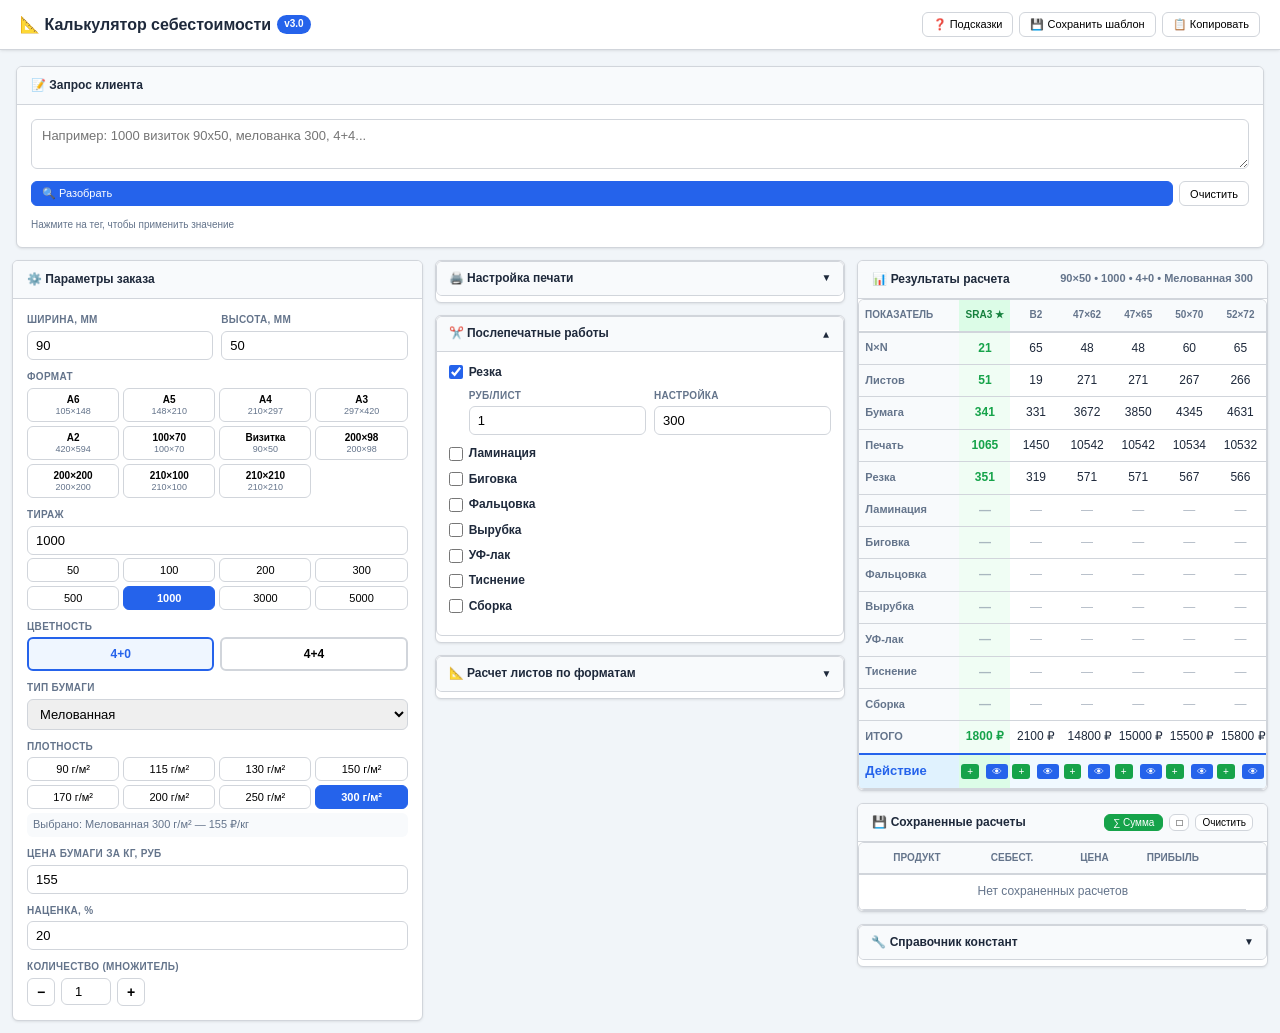
==== commit 383a6505: "Update index.html" ====
--- a/index.html
+++ b/index.html
@@ -22,198 +22,6 @@
     }
     * { box-sizing: border-box; margin: 0; padding: 0; }
 
-    /* ========== LANDING PAGE ========== */
-    .landing-page {
-      position: fixed;
-      inset: 0;
-      background: linear-gradient(135deg, #f8fafc 0%, #e2e8f0 50%, #f1f5f9 100%);
-      z-index: 1000;
-      overflow-y: auto;
-      transition: opacity 0.35s ease, visibility 0.35s ease;
-    }
-    .landing-page.hidden {
-      opacity: 0;
-      visibility: hidden;
-      pointer-events: none;
-    }
-    .landing-container {
-      max-width: 1100px;
-      margin: 0 auto;
-      padding: 40px 20px;
-      min-height: 100vh;
-      display: flex;
-      flex-direction: column;
-    }
-    .landing-header {
-      text-align: center;
-      margin-bottom: 40px;
-    }
-    .landing-header h1 {
-      font-size: 28px;
-      font-weight: 700;
-      color: var(--text);
-      margin-bottom: 8px;
-    }
-    .landing-header p {
-      font-size: 15px;
-      color: var(--text-muted);
-    }
-    .landing-grid {
-      display: grid;
-      grid-template-columns: repeat(auto-fit, minmax(140px, 1fr));
-      gap: 12px;
-      align-content: start;
-    }
-    @media (max-width: 1024px) {
-      .landing-grid { grid-template-columns: repeat(4, 1fr); }
-    }
-    @media (max-width: 640px) {
-      .landing-grid { grid-template-columns: repeat(2, 1fr); gap: 8px; }
-      .landing-container { padding: 24px 14px; }
-      .landing-header h1 { font-size: 22px; }
-    }
-    .product-card {
-      background: var(--card);
-      border: 2px solid var(--border);
-      border-radius: 10px;
-      padding: 14px 10px;
-      text-align: center;
-      cursor: pointer;
-      transition: all 0.15s ease;
-      box-shadow: var(--shadow);
-      font-size: 13px;
-      font-weight: 600;
-      color: var(--text);
-    }
-    .product-card:hover {
-      border-color: var(--primary);
-      box-shadow: var(--shadow-lg);
-      color: var(--primary);
-    }
-    .product-card.active {
-      background: var(--primary);
-      color: white;
-      border-color: var(--primary);
-    }
-
-    /* Product submenu panel - only selected one is visible */
-    .submenus-container {
-      margin-top: 12px;
-    }
-    .product-submenu {
-      background: var(--card);
-      border: 1px solid var(--border);
-      border-radius: var(--radius);
-      padding: 16px;
-      box-shadow: var(--shadow);
-      margin-bottom: 12px;
-      display: none;
-    }
-    .product-submenu.open {
-      display: block;
-      border-color: var(--primary);
-      border-width: 2px;
-    }
-    .product-submenu .submenu-section {
-      display: inline-block;
-      margin-right: 20px;
-      margin-bottom: 10px;
-      vertical-align: top;
-    }
-    @keyframes fadeIn {
-      from { opacity: 0; transform: translateY(-6px); }
-      to { opacity: 1; transform: translateY(0); }
-    }
-    .submenu-title {
-      font-size: 14px;
-      font-weight: 700;
-      color: var(--primary);
-      margin-bottom: 12px;
-      padding-bottom: 8px;
-      border-bottom: 1px solid var(--border);
-    }
-    .submenu-section {
-      margin-bottom: 14px;
-    }
-    .submenu-section label {
-      font-size: 10px;
-      font-weight: 600;
-      color: var(--text-muted);
-      text-transform: uppercase;
-      letter-spacing: 0.3px;
-      display: block;
-      margin-bottom: 6px;
-    }
-    .submenu-buttons {
-      display: flex;
-      flex-wrap: wrap;
-      gap: 6px;
-    }
-    .submenu-buttons .quick-btn {
-      font-size: 12px;
-      padding: 8px 14px;
-      font-weight: 600;
-    }
-    .submenu-buttons .quick-btn.active {
-      background: var(--primary);
-      color: white;
-      border-color: var(--primary);
-    }
-    .submenu-go {
-      margin-top: 12px;
-      display: flex;
-      gap: 8px;
-    }
-    .submenu-info {
-      font-size: 11px;
-      color: var(--text-muted);
-      margin-top: 8px;
-      padding: 6px 10px;
-      background: #f8fafc;
-      border-radius: var(--radius);
-    }
-    .landing-request {
-      background: rgba(255,255,255,0.7);
-      backdrop-filter: blur(8px);
-      border: 1px solid rgba(0,0,0,0.06);
-      border-radius: var(--radius);
-      padding: 14px 16px;
-      margin-bottom: 16px;
-    }
-    .landing-request label {
-      display: block;
-      font-size: 11px;
-      font-weight: 600;
-      text-transform: uppercase;
-      letter-spacing: 0.5px;
-      color: var(--text-muted);
-      margin-bottom: 6px;
-    }
-    .landing-request textarea {
-      width: 100%;
-      min-height: 60px;
-      padding: 10px 12px;
-      border: 1px solid var(--border);
-      border-radius: 8px;
-      font-size: 13px;
-      resize: vertical;
-      background: #fff;
-    }
-    .landing-request textarea:focus {
-      outline: none;
-      border-color: var(--primary);
-      box-shadow: 0 0 0 3px rgba(37,99,235,0.1);
-    }
-    .landing-footer {
-      text-align: center;
-      margin-top: 32px;
-      padding-top: 20px;
-      border-top: 1px solid var(--border);
-      font-size: 12px;
-      color: var(--text-muted);
-    }
-
-    /* ========== MAIN APP ========== */
     .main-app {
       opacity: 0;
       transition: opacity 0.35s ease 0.1s;
@@ -453,45 +261,45 @@
     .templates-bar {
       display: flex;
       flex-wrap: wrap;
-      gap: 6px;
+      gap: 8px;
     }
     .template-chip {
       display: inline-flex;
       align-items: center;
-      gap: 4px;
-      padding: 5px 10px;
-      background: #eff6ff;
-      border: 1px solid #bfdbfe;
-      border-radius: 16px;
-      font-size: 11px;
+      gap: 6px;
+      padding: 6px 12px;
+      background: var(--card);
+      border: 1px solid var(--border);
+      border-radius: var(--radius);
+      font-size: 12px;
       font-weight: 500;
       cursor: pointer;
       transition: all 0.12s;
-      color: var(--primary);
+      color: var(--text);
+      box-shadow: var(--shadow);
     }
     .template-chip:hover {
-      background: var(--primary);
-      color: white;
-      border-color: var(--primary);
+      background: var(--bg);
+      border-color: var(--text-muted);
     }
     .template-chip .tmpl-del {
       display: inline-flex;
       align-items: center;
       justify-content: center;
-      width: 14px;
-      height: 14px;
+      width: 16px;
+      height: 16px;
       border-radius: 50%;
       background: rgba(220,38,38,0.1);
       color: var(--danger);
-      font-size: 10px;
+      font-size: 11px;
       margin-left: 2px;
       border: none;
       cursor: pointer;
       line-height: 1;
+      font-weight: 700;
     }
     .template-chip:hover .tmpl-del {
-      background: rgba(255,255,255,0.3);
-      color: #fff;
+      background: rgba(220,38,38,0.2);
     }
     .template-empty {
       font-size: 11px;
@@ -994,454 +802,16 @@
     }
   </style>
 <base target="_blank">
-<base target="_blank">
 </head>
 <body>
 
-<!-- Landing Page -->
-<div class="landing-page" id="landingPage">
-  <div class="landing-container">
-    <div class="landing-header">
-      <h1>&#128208; Калькулятор себестоимости</h1>
-      <p>Выберите изделие и настройте параметры</p>
-    </div>
-    <div class="landing-request">
-      <label>&#128221; Запрос клиента</label>
-      <textarea id="landingClientRequest" placeholder="Например: 1000 визиток 90x50, мелованка 300, 4+4..."></textarea>
-    </div>
-    <div class="landing-grid" id="landingGrid">
-      <div class="product-card" id="card_papki" onclick="toggleSubmenu('papki')">&#128448; Папки</div>
-      <div class="product-card" id="card_paket" onclick="toggleSubmenu('paket')">&#128091; Бумажный пакет</div>
-      <div class="product-card" id="card_bloknot" onclick="toggleSubmenu('bloknot')">&#128211; Блокнот</div>
-      <div class="product-card" id="card_listovka" onclick="toggleSubmenu('listovka')">&#128220; Листовка</div>
-      <div class="product-card" id="card_broshyura" onclick="toggleSubmenu('broshyura')">&#128216; Брошюра</div>
-      <div class="product-card" id="card_nakleyka" onclick="toggleSubmenu('nakleyka')">&#127991;&#65039; Наклейка</div>
-      <div class="product-card" id="card_oblozhka" onclick="toggleSubmenu('oblozhka')">&#128240; Обложка</div>
-      <div class="product-card" id="card_kalendar_kvartal" onclick="toggleSubmenu('kalendar_kvartal')">&#128197; Календарь квартальный</div>
-      <div class="product-card" id="card_kalendar_domik" onclick="toggleSubmenu('kalendar_domik')">&#127968; Календарь-домик</div>
-      <div class="product-card" id="card_kalendar_perekid" onclick="toggleSubmenu('kalendar_perekid')">&#128260; Перекидной календарь</div>
-      <div class="product-card" id="card_uv_pechat" onclick="toggleSubmenu('uv_pechat')">&#9889; УФ-печать</div>
-    </div>
-
-    <!-- Submenus always in DOM, collapsed via max-height (no display:none) -->
-    <div class="submenus-container" id="submenusContainer">
-
-      <!-- Папки -->
-      <div class="product-submenu" id="sub_papki">
-        <div class="submenu-title">&#128448; Папки — А2, картон 300 г/м², штамп 0</div>
-        <div class="submenu-section">
-          <label>Цветность</label>
-          <div class="submenu-buttons">
-            <button class="quick-btn active" id="papki_c40" onclick="setPapkiColor('4+0')">4+0</button>
-            <button class="quick-btn" id="papki_c44" onclick="setPapkiColor('4+4')">4+4</button>
-          </div>
-        </div>
-        <div class="submenu-section">
-          <label>Ламинация</label>
-          <div class="submenu-buttons">
-            <button class="quick-btn active" id="papki_lam0" onclick="setPapkiLam('нет')">Нет</button>
-            <button class="quick-btn" id="papki_lam10" onclick="setPapkiLam('1+0')">1+0</button>
-            <button class="quick-btn" id="papki_lam11" onclick="setPapkiLam('1+1')">1+1</button>
-          </div>
-        </div>
-        <div class="submenu-section">
-          <label>Тираж</label>
-          <div class="submenu-buttons">
-            <button class="quick-btn" onclick="goPapki(50)">50</button>
-            <button class="quick-btn" onclick="goPapki(100)">100</button>
-            <button class="quick-btn" onclick="goPapki(200)">200</button>
-            <button class="quick-btn" onclick="goPapki(300)">300</button>
-            <button class="quick-btn" onclick="goPapki(500)">500</button>
-            <button class="quick-btn" onclick="goPapki(1000)">1000</button>
-            <button class="quick-btn" onclick="goPapki(3000)">3000</button>
-            <button class="quick-btn" onclick="goPapki(5000)">5000</button>
-          </div>
-        </div>
-      </div>
-
-      <!-- Бумажный пакет -->
-      <div class="product-submenu" id="sub_paket">
-        <div class="submenu-title">&#128091; Бумажный пакет — А2, 4+0, лам 1+0, штамп 0, мелованная 200/250г</div>
-        <div class="submenu-section">
-          <label>Размер</label>
-          <div class="submenu-buttons">
-            <button class="quick-btn active" id="paket_s1" onclick="setPaketSize('25x35')">25×35×10</button>
-            <button class="quick-btn" id="paket_s2" onclick="setPaketSize('30x40')">30×40×12</button>
-          </div>
-        </div>
-        <div class="submenu-section">
-          <label>Тираж</label>
-          <div class="submenu-buttons">
-            <button class="quick-btn" onclick="goPaket(50)">50</button>
-            <button class="quick-btn" onclick="goPaket(100)">100</button>
-            <button class="quick-btn" onclick="goPaket(200)">200</button>
-            <button class="quick-btn" onclick="goPaket(300)">300</button>
-            <button class="quick-btn" onclick="goPaket(500)">500</button>
-            <button class="quick-btn" onclick="goPaket(1000)">1000</button>
-            <button class="quick-btn" onclick="goPaket(3000)">3000</button>
-            <button class="quick-btn" onclick="goPaket(5000)">5000</button>
-          </div>
-        </div>
-        <div class="submenu-info" id="paketInfo">Сборка: 25×35×10 → 50 руб | 30×40×12 → 25 руб</div>
-      </div>
-
-      <!-- Блокнот -->
-      <div class="product-submenu" id="sub_bloknot">
-        <div class="submenu-title">&#128211; Блокнот — 80 г/м², 4+0, 50 листов</div>
-        <div class="submenu-section">
-          <label>Формат</label>
-          <div class="submenu-buttons">
-            <button class="quick-btn active" id="bn_f_a5" onclick="setBloknotFormat('A5')">A5 (148×210)</button>
-            <button class="quick-btn" id="bn_f_a4" onclick="setBloknotFormat('A4')">A4 (210×297)</button>
-          </div>
-        </div>
-        <div class="submenu-section">
-          <label>Тираж (в блокнотах)</label>
-          <div class="submenu-buttons">
-            <button class="quick-btn" onclick="goBloknot(50)">50</button>
-            <button class="quick-btn" onclick="goBloknot(100)">100</button>
-            <button class="quick-btn" onclick="goBloknot(200)">200</button>
-            <button class="quick-btn" onclick="goBloknot(300)">300</button>
-            <button class="quick-btn" onclick="goBloknot(500)">500</button>
-            <button class="quick-btn" onclick="goBloknot(1000)">1000</button>
-            <button class="quick-btn" onclick="goBloknot(3000)">3000</button>
-            <button class="quick-btn" onclick="goBloknot(5000)">5000</button>
-          </div>
-        </div>
-        <div class="submenu-info">Тираж × 50 = итоговое количество листов. Приладка офсета: 5000 руб.</div>
-      </div>
-
-      <!-- Листовка -->
-      <div class="product-submenu" id="sub_listovka">
-        <div class="submenu-title">&#128220; Листовка</div>
-        <div class="submenu-section">
-          <label>Цветность</label>
-          <div class="submenu-buttons">
-            <button class="quick-btn active" id="lv_c40" onclick="setListovkaColor('4+0')">4+0</button>
-            <button class="quick-btn" id="lv_c44" onclick="setListovkaColor('4+4')">4+4</button>
-          </div>
-        </div>
-        <div class="submenu-section">
-          <label>Формат</label>
-          <div class="submenu-buttons">
-            <button class="quick-btn" id="lv_fmt_a6" onclick="setListovkaFormat('A6')">A6</button>
-            <button class="quick-btn active" id="lv_fmt_a5" onclick="setListovkaFormat('A5')">A5</button>
-            <button class="quick-btn" id="lv_fmt_a4" onclick="setListovkaFormat('A4')">A4</button>
-          </div>
-        </div>
-        <div class="submenu-section">
-          <label>Плотность</label>
-          <div class="submenu-buttons">
-            <button class="quick-btn active" id="lv_d_130" onclick="setListovkaDensity(130)">130</button>
-            <button class="quick-btn" id="lv_d_150" onclick="setListovkaDensity(150)">150</button>
-            <button class="quick-btn" id="lv_d_200" onclick="setListovkaDensity(200)">200</button>
-            <button class="quick-btn" id="lv_d_300" onclick="setListovkaDensity(300)">300</button>
-          </div>
-        </div>
-        <div class="submenu-go">
-          <button class="btn btn-primary" onclick="goListovka()">&#128260; Рассчитать листовку</button>
-        </div>
-      </div>
-
-      <!-- Брошюра -->
-      <div class="product-submenu" id="sub_broshyura">
-        <div class="submenu-title">&#128216; Брошюра — 4+4, 150 г/м², 420×597</div>
-        <div class="submenu-section">
-          <label>Формат</label>
-          <div class="submenu-buttons">
-            <button class="quick-btn active" id="br_f_a4" onclick="setBroshyuraFormat('A4')">A4</button>
-            <button class="quick-btn" id="br_f_a5" onclick="setBroshyuraFormat('A5')">A5</button>
-          </div>
-        </div>
-        <div class="submenu-section">
-          <label>Полос</label>
-          <div class="submenu-buttons">
-            <button class="quick-btn" onclick="setBroshyuraPolos(4)">4</button>
-            <button class="quick-btn" onclick="setBroshyuraPolos(8)">8</button>
-            <button class="quick-btn" onclick="setBroshyuraPolos(12)">12</button>
-            <button class="quick-btn active" onclick="setBroshyuraPolos(16)">16</button>
-            <button class="quick-btn" onclick="setBroshyuraPolos(20)">20</button>
-            <button class="quick-btn" onclick="setBroshyuraPolos(24)">24</button>
-            <button class="quick-btn" onclick="setBroshyuraPolos(28)">28</button>
-            <button class="quick-btn" onclick="setBroshyuraPolos(32)">32</button>
-            <button class="quick-btn" onclick="setBroshyuraPolos(36)">36</button>
-            <button class="quick-btn" onclick="setBroshyuraPolos(40)">40</button>
-            <button class="quick-btn" onclick="setBroshyuraPolos(44)">44</button>
-            <button class="quick-btn" onclick="setBroshyuraPolos(48)">48</button>
-            <button class="quick-btn" onclick="setBroshyuraPolos(52)">52</button>
-            <button class="quick-btn" onclick="setBroshyuraPolos(56)">56</button>
-            <button class="quick-btn" onclick="setBroshyuraPolos(60)">60</button>
-          </div>
-        </div>
-        <div class="submenu-section">
-          <label>Тираж</label>
-          <div class="submenu-buttons">
-            <button class="quick-btn" onclick="setBroshyuraQty(50)">50</button>
-            <button class="quick-btn" onclick="setBroshyuraQty(100)">100</button>
-            <button class="quick-btn" onclick="setBroshyuraQty(200)">200</button>
-            <button class="quick-btn" onclick="setBroshyuraQty(300)">300</button>
-            <button class="quick-btn" onclick="setBroshyuraQty(500)">500</button>
-            <button class="quick-btn active" onclick="setBroshyuraQty(1000)">1000</button>
-            <button class="quick-btn" onclick="setBroshyuraQty(3000)">3000</button>
-            <button class="quick-btn" onclick="setBroshyuraQty(5000)">5000</button>
-          </div>
-        </div>
-        <div class="submenu-go">
-          <button class="btn btn-primary" onclick="goBroshyura()">&#128260; Рассчитать брошюру</button>
-        </div>
-        <div class="submenu-info" id="broshyuraInfo">A4: множитель = полос/8 &nbsp;|&nbsp; A5: множитель = полос/16 &nbsp;|&nbsp; Для формата Z множитель удваивается</div>
-      </div>
-
-      <!-- Наклейка -->
-      <div class="product-submenu" id="sub_nakleyka">
-        <div class="submenu-title">&#127991;&#65039; Наклейка — 4+0</div>
-        <div class="submenu-section">
-          <label>Материал</label>
-          <div class="submenu-buttons">
-            <button class="quick-btn active" id="nk_m_paper" onclick="setNakleykaMaterial('paper')">Самокл. бумага</button>
-            <button class="quick-btn" id="nk_m_film" onclick="setNakleykaMaterial('film')">Самокл. плёнка</button>
-          </div>
-        </div>
-        <div class="submenu-section">
-          <label>Формат</label>
-          <div class="submenu-buttons">
-            <button class="quick-btn active" id="nk_f_a7" onclick="setNakleykaFormat('A7')">A7 (74×105)</button>
-            <button class="quick-btn" id="nk_f_a6" onclick="setNakleykaFormat('A6')">A6 (105×148)</button>
-            <button class="quick-btn" id="nk_f_a5" onclick="setNakleykaFormat('A5')">A5 (148×210)</button>
-            <button class="quick-btn" id="nk_f_a4" onclick="setNakleykaFormat('A4')">A4 (210×297)</button>
-          </div>
-        </div>
-        <div class="submenu-section">
-          <label>Тираж</label>
-          <div class="submenu-buttons">
-            <button class="quick-btn" onclick="goNakleyka(50)">50</button>
-            <button class="quick-btn" onclick="goNakleyka(100)">100</button>
-            <button class="quick-btn" onclick="goNakleyka(200)">200</button>
-            <button class="quick-btn" onclick="goNakleyka(300)">300</button>
-            <button class="quick-btn" onclick="goNakleyka(500)">500</button>
-            <button class="quick-btn" onclick="goNakleyka(1000)">1000</button>
-            <button class="quick-btn" onclick="goNakleyka(3000)">3000</button>
-            <button class="quick-btn" onclick="goNakleyka(5000)">5000</button>
-          </div>
-        </div>
-      </div>
-
-      <!-- Обложка -->
-      <div class="product-submenu" id="sub_oblozhka">
-        <div class="submenu-title">&#128240; Обложка — 200/250/300 г, 4+0/4+4, лам</div>
-        <div class="submenu-section">
-          <label>Формат</label>
-          <div class="submenu-buttons">
-            <button class="quick-btn active" id="ob_f_a5" onclick="setOblozhkaFormat('A5')">A5</button>
-            <button class="quick-btn" id="ob_f_a4" onclick="setOblozhkaFormat('A4')">A4</button>
-            <button class="quick-btn" id="ob_f_a3" onclick="setOblozhkaFormat('A3')">A3</button>
-          </div>
-        </div>
-        <div class="submenu-section">
-          <label>Плотность</label>
-          <div class="submenu-buttons">
-            <button class="quick-btn active" id="ob_d_200" onclick="setOblozhkaDensity(200)">200</button>
-            <button class="quick-btn" id="ob_d_250" onclick="setOblozhkaDensity(250)">250</button>
-            <button class="quick-btn" id="ob_d_300" onclick="setOblozhkaDensity(300)">300</button>
-          </div>
-        </div>
-        <div class="submenu-section">
-          <label>Цветность</label>
-          <div class="submenu-buttons">
-            <button class="quick-btn active" id="ob_c40" onclick="setOblozhkaColor('4+0')">4+0</button>
-            <button class="quick-btn" id="ob_c44" onclick="setOblozhkaColor('4+4')">4+4</button>
-          </div>
-        </div>
-        <div class="submenu-section">
-          <label>Ламинация</label>
-          <div class="submenu-buttons">
-            <button class="quick-btn active" id="ob_lam0" onclick="setOblozhkaLam('нет')">Нет</button>
-            <button class="quick-btn" id="ob_lam10" onclick="setOblozhkaLam('1+0')">1+0</button>
-            <button class="quick-btn" id="ob_lam11" onclick="setOblozhkaLam('1+1')">1+1</button>
-          </div>
-        </div>
-        <div class="submenu-section">
-          <label>Тираж</label>
-          <div class="submenu-buttons">
-            <button class="quick-btn" onclick="goOblozhka(50)">50</button>
-            <button class="quick-btn" onclick="goOblozhka(100)">100</button>
-            <button class="quick-btn" onclick="goOblozhka(200)">200</button>
-            <button class="quick-btn" onclick="goOblozhka(300)">300</button>
-            <button class="quick-btn" onclick="goOblozhka(500)">500</button>
-            <button class="quick-btn" onclick="goOblozhka(1000)">1000</button>
-            <button class="quick-btn" onclick="goOblozhka(3000)">3000</button>
-            <button class="quick-btn" onclick="goOblozhka(5000)">5000</button>
-          </div>
-        </div>
-      </div>
-
-      <!-- Календарь квартальный -->
-      <div class="product-submenu" id="sub_kalendar_kvartal">
-        <div class="submenu-title">&#128197; Календарь квартальный — 3 блока, 4+0, пружина</div>
-        <div class="submenu-section">
-          <label>Формат</label>
-          <div class="submenu-buttons">
-            <button class="quick-btn active" id="kv_f_a4" onclick="setKalendarKvartalFormat('A4')">A4</button>
-            <button class="quick-btn" id="kv_f_a3" onclick="setKalendarKvartalFormat('A3')">A3</button>
-          </div>
-        </div>
-        <div class="submenu-section">
-          <label>Бумага блоков</label>
-          <div class="submenu-buttons">
-            <button class="quick-btn active" id="kv_p_off" onclick="setKalendarKvartalPaper('offset')">Офсет 80г</button>
-            <button class="quick-btn" id="kv_p_matt" onclick="setKalendarKvartalPaper('matt')">Мелованная 150г</button>
-          </div>
-        </div>
-        <div class="submenu-section">
-          <label>Подложка</label>
-          <div class="submenu-buttons">
-            <button class="quick-btn active" id="kv_pad_300" onclick="setKalendarKvartalPad(300)">Картон 300г</button>
-            <button class="quick-btn" id="kv_pad_350" onclick="setKalendarKvartalPad(350)">Картон 350г</button>
-          </div>
-        </div>
-        <div class="submenu-section">
-          <label>Тираж</label>
-          <div class="submenu-buttons">
-            <button class="quick-btn" onclick="goKalendarKvartal(50)">50</button>
-            <button class="quick-btn" onclick="goKalendarKvartal(100)">100</button>
-            <button class="quick-btn" onclick="goKalendarKvartal(200)">200</button>
-            <button class="quick-btn" onclick="goKalendarKvartal(300)">300</button>
-            <button class="quick-btn" onclick="goKalendarKvartal(500)">500</button>
-            <button class="quick-btn" onclick="goKalendarKvartal(1000)">1000</button>
-          </div>
-        </div>
-      </div>
-
-      <!-- Календарь-домик -->
-      <div class="product-submenu" id="sub_kalendar_domik">
-        <div class="submenu-title">&#127968; Календарь-домик — 6 листов, подставка, 4+0</div>
-        <div class="submenu-section">
-          <label>Формат</label>
-          <div class="submenu-buttons">
-            <button class="quick-btn active" id="kd_f_a5" onclick="setKalendarDomikFormat('A5')">A5</button>
-            <button class="quick-btn" id="kd_f_a4" onclick="setKalendarDomikFormat('A4')">A4</button>
-          </div>
-        </div>
-        <div class="submenu-section">
-          <label>Бумага</label>
-          <div class="submenu-buttons">
-            <button class="quick-btn active" id="kd_p_off" onclick="setKalendarDomikPaper('offset')">Офсет 80г</button>
-            <button class="quick-btn" id="kd_p_matt" onclick="setKalendarDomikPaper('matt')">Мелованная 150г</button>
-          </div>
-        </div>
-        <div class="submenu-section">
-          <label>Подставка</label>
-          <div class="submenu-buttons">
-            <button class="quick-btn active" id="kd_stand_300" onclick="setKalendarDomikStand(300)">Картон 300г</button>
-            <button class="quick-btn" id="kd_stand_350" onclick="setKalendarDomikStand(350)">Картон 350г</button>
-          </div>
-        </div>
-        <div class="submenu-section">
-          <label>Тираж</label>
-          <div class="submenu-buttons">
-            <button class="quick-btn" onclick="goKalendarDomik(50)">50</button>
-            <button class="quick-btn" onclick="goKalendarDomik(100)">100</button>
-            <button class="quick-btn" onclick="goKalendarDomik(200)">200</button>
-            <button class="quick-btn" onclick="goKalendarDomik(300)">300</button>
-            <button class="quick-btn" onclick="goKalendarDomik(500)">500</button>
-            <button class="quick-btn" onclick="goKalendarDomik(1000)">1000</button>
-          </div>
-        </div>
-      </div>
-
-      <!-- Перекидной календарь -->
-      <div class="product-submenu" id="sub_kalendar_perekid">
-        <div class="submenu-title">&#128260; Перекидной календарь — 12 листов, пружина, крючок</div>
-        <div class="submenu-section">
-          <label>Формат</label>
-          <div class="submenu-buttons">
-            <button class="quick-btn active" id="kp_f_a4" onclick="setKalendarPerekidFormat('A4')">A4</button>
-            <button class="quick-btn" id="kp_f_a3" onclick="setKalendarPerekidFormat('A3')">A3</button>
-            <button class="quick-btn" id="kp_f_a2" onclick="setKalendarPerekidFormat('A2')">A2</button>
-          </div>
-        </div>
-        <div class="submenu-section">
-          <label>Бумага</label>
-          <div class="submenu-buttons">
-            <button class="quick-btn active" id="kp_p_off" onclick="setKalendarPerekidPaper('offset')">Офсет 80г</button>
-            <button class="quick-btn" id="kp_p_matt" onclick="setKalendarPerekidPaper('matt')">Мелованная 150г</button>
-          </div>
-        </div>
-        <div class="submenu-section">
-          <label>Обложка</label>
-          <div class="submenu-buttons">
-            <button class="quick-btn active" id="kp_cov_300" onclick="setKalendarPerekidCover(300)">Картон 300г</button>
-            <button class="quick-btn" id="kp_cov_350" onclick="setKalendarPerekidCover(350)">Картон 350г</button>
-          </div>
-        </div>
-        <div class="submenu-section">
-          <label>Тираж</label>
-          <div class="submenu-buttons">
-            <button class="quick-btn" onclick="goKalendarPerekid(50)">50</button>
-            <button class="quick-btn" onclick="goKalendarPerekid(100)">100</button>
-            <button class="quick-btn" onclick="goKalendarPerekid(200)">200</button>
-            <button class="quick-btn" onclick="goKalendarPerekid(300)">300</button>
-            <button class="quick-btn" onclick="goKalendarPerekid(500)">500</button>
-            <button class="quick-btn" onclick="goKalendarPerekid(1000)">1000</button>
-          </div>
-        </div>
-      </div>
-
-      <!-- УФ-печать -->
-      <div class="product-submenu" id="sub_uv_pechat">
-        <div class="submenu-title">&#9889; УФ-печать — плоскопечатная, рулонная, на любых материалах</div>
-        <div class="submenu-section">
-          <label>Тип УФ-печати</label>
-          <div class="submenu-buttons">
-            <button class="quick-btn active" id="uv_t_flat" onclick="setUvType('flat')">Плоскопечатная</button>
-            <button class="quick-btn" id="uv_t_roll" onclick="setUvType('roll')">Рулонная</button>
-          </div>
-        </div>
-        <div class="submenu-section">
-          <label>Материал</label>
-          <div class="submenu-buttons">
-            <button class="quick-btn active" id="uv_m_pvc" onclick="setUvMaterial('pvc')">ПВХ 3-5мм</button>
-            <button class="quick-btn" id="uv_m_acryl" onclick="setUvMaterial('acryl')">Акрил</button>
-            <button class="quick-btn" id="uv_m_ak" onclick="setUvMaterial('ak')">Алюкобонд</button>
-            <button class="quick-btn" id="uv_m_glass" onclick="setUvMaterial('glass')">Стекло</button>
-          </div>
-        </div>
-        <div class="submenu-section">
-          <label>Формат</label>
-          <div class="submenu-buttons">
-            <button class="quick-btn active" id="uv_f_a3" onclick="setUvFormat('A3')">A3</button>
-            <button class="quick-btn" id="uv_f_a2" onclick="setUvFormat('A2')">A2</button>
-            <button class="quick-btn" id="uv_f_a1" onclick="setUvFormat('A1')">A1</button>
-            <button class="quick-btn" id="uv_f_a0" onclick="setUvFormat('A0')">A0</button>
-          </div>
-        </div>
-        <div class="submenu-section">
-          <label>Тираж</label>
-          <div class="submenu-buttons">
-            <button class="quick-btn" onclick="goUvPechat(1)">1</button>
-            <button class="quick-btn" onclick="goUvPechat(5)">5</button>
-            <button class="quick-btn" onclick="goUvPechat(10)">10</button>
-            <button class="quick-btn" onclick="goUvPechat(20)">20</button>
-            <button class="quick-btn" onclick="goUvPechat(50)">50</button>
-            <button class="quick-btn" onclick="goUvPechat(100)">100</button>
-          </div>
-        </div>
-      </div>
-    </div>
-    <div class="landing-footer">
-      <button class="btn" onclick="skipLanding()">&#9881;&#65039; Произвольные параметры</button>
-    </div>
-  </div>
-</div>
-
 <!-- Main App -->
-<div class="main-app" id="mainApp">
+<div class="main-app visible" id="mainApp">
 
 <div class="app-header">
   <h1>&#128208; Калькулятор себестоимости <span class="badge">v3.0</span></h1>
   <div class="header-actions">
-    <button class="btn btn-sm" onclick="showLanding()">&#8592; Изделия</button>
-    <button class="btn btn-primary btn-sm" onclick="openPriceModal()">&#128203; Прайс-лист</button>
+    <button class="btn btn-sm" onclick="openHintsModal()">&#10067; Подсказки</button>
     <button class="btn btn-sm" onclick="openTemplateSaveModal()">&#128190; Сохранить шаблон</button>
     <button class="btn btn-sm" onclick="copyToClipboard()">&#128203; Копировать</button>
   </div>
@@ -1461,6 +831,16 @@
   </div>
 </div>
 
+<!-- Templates (full width, under client request) -->
+<div class="panel" id="templatesPanel" style="display:none; max-width:1600px; margin:12px auto 0; width:calc(100% - 32px);">
+  <div class="panel-header">&#128209; Шаблоны</div>
+  <div class="panel-body">
+    <div class="templates-bar" id="templatesBar">
+      <span class="template-empty">Нет сохранённых шаблонов</span>
+    </div>
+  </div>
+</div>
+
 <div class="container">
 
   <!-- ========== COLUMN 1: PARAMETERS ========== -->
@@ -1553,16 +933,6 @@
 
   <!-- ========== COLUMN 2: TOOLS ========== -->
   <div class="col col-tools">
-
-    <!-- Templates -->
-    <div class="panel" id="templatesPanel" style="display:none;">
-      <div class="panel-header">&#128209; Шаблоны</div>
-      <div class="panel-body">
-        <div class="templates-bar" id="templatesBar">
-          <span class="template-empty">Нет сохранённых шаблонов</span>
-        </div>
-      </div>
-    </div>
 
     <!-- Print Settings -->
     <div class="panel">
@@ -1944,9 +1314,11 @@
 let savedResults = [];
 let selectedProductType = "";
 let nextFieldIndex = 0;
-let parsedFields = []; // очередь полей для применения
+let parsedFields = [];
+let currentProductName = "";
+let currentUserQty = 0;
 let currentLaminationSides = "1+0";
-let currentLaminationType = "gloss"; // "gloss" или "softtouch"
+let currentLaminationType = "gloss";
 
 // Standard format presets
 const standardFormats = [
@@ -1985,7 +1357,6 @@
   if (!fmt) return;
   document.getElementById("width").value = fmt.w;
   document.getElementById("height").value = fmt.h;
-  // Update active state on buttons
   document.querySelectorAll("#formatGrid .quick-btn").forEach(btn => {
     btn.classList.toggle("active", btn.dataset.fmt === name);
   });
@@ -2087,11 +1458,6 @@
 
 function selectProductType(type) {
   selectedProductType = type;
-  const ids = ['ptype_Packet','ptype_Bloknot','ptype_Papka','ptype_Broshyura','ptype_Korobka','ptype_Kalendar','ptype_1big3','ptype_None'];
-  ids.forEach(id => {
-    const btn = document.getElementById(id);
-    if (btn) btn.classList.toggle("active", id === 'ptype_None' ? type === '' : selectedProductType === type && id !== 'ptype_None');
-  });
   onInputChange();
 }
 
@@ -2256,7 +1622,7 @@
 
   let minTotal = Infinity;
   let bestFormat = null;
-  const cols = []; // one entry per format
+  const cols = [];
 
   sheetFormats.forEach(sheet => {
     const W = w + 4;
@@ -2267,8 +1633,6 @@
     const v2 = Math.floor(printW / H) * Math.floor(printH / W);
     const N_opt = Math.max(v1, v2);
     let baseSheets = N > 0 ? Math.ceil(N / N_opt) : 0;
-
-    if (selectedProductType === "\u041F\u0430\u043A\u0435\u0442 A3") baseSheets *= 2;
 
     const extraSheets = ["Z", "E"].includes(sheet.name) ? 3 : 250;
     const totalSheets = baseSheets + extraSheets;
@@ -2304,7 +1668,8 @@
     const assemblyTotal = assemblyEnabled ? N * assemblyCost + setupAssembly : 0;
     const total = paperTotal + printTotal + cuttingTotal + laminationTotal + scoreTotal +
                   foldingTotal + diecutTotal + uvLacquerTotal + embossingTotal + assemblyTotal;
-    const roundedTotal = Math.round(total / 10) * 10;
+    const roundedTotal = Math.ceil(total / 100) * 100;
+
     const finalTotal = roundedTotal * multiplier;
 
     if (N_opt > 0 && finalTotal < minTotal) {
@@ -2312,7 +1677,6 @@
       bestFormat = sheet.name;
     }
 
-    // Header label
     const shortNames = { Z: "SRA3", E: "B2", A: "50\u00D770", B: "47\u00D762", R: "47\u00D765", M: "52\u00D772" };
     const th = document.createElement("th");
     th.textContent = shortNames[sheet.name] || sheet.name;
@@ -2327,71 +1691,57 @@
     });
   });
 
-  // Helper: build cells for a row
   const dash = '<span class="dash">\u2014</span>';
   const mkCell = (val, isBest) => isBest ? `<td class="best-col">${val}</td>` : `<td>${val}</td>`;
 
-  // Row 1: N\u00D7N
   let tr = document.createElement("tr");
   tr.innerHTML = `<td>N\u00D7N</td>` + cols.map(c => mkCell(c.N_opt > 0 ? c.N_opt : "\u2014", c.isBest)).join("");
   tbody.appendChild(tr);
 
-  // Row 2: Total sheets
   tr = document.createElement("tr");
   tr.innerHTML = `<td>\u041B\u0438\u0441\u0442\u043E\u0432</td>` + cols.map(c => mkCell(c.N_opt > 0 ? c.totalSheets : "\u2014", c.isBest)).join("");
   tbody.appendChild(tr);
 
-  // Row 3: Paper
   tr = document.createElement("tr");
   tr.innerHTML = `<td>\u0411\u0443\u043C\u0430\u0433\u0430</td>` + cols.map(c => mkCell(c.N_opt > 0 ? c.paperTotal.toFixed(0) : "\u2014", c.isBest)).join("");
   tbody.appendChild(tr);
 
-  // Row 4: Print
   tr = document.createElement("tr");
   tr.innerHTML = `<td>\u041F\u0435\u0447\u0430\u0442\u044C</td>` + cols.map(c => mkCell(c.N_opt > 0 ? c.printTotal.toFixed(0) : "\u2014", c.isBest)).join("");
   tbody.appendChild(tr);
 
-  // Row 5: Cutting
   tr = document.createElement("tr");
   tr.innerHTML = `<td>\u0420\u0435\u0437\u043A\u0430</td>` + cols.map(c => mkCell(c.N_opt > 0 ? (cuttingEnabled ? c.cuttingTotal.toFixed(0) : dash) : "\u2014", c.isBest)).join("");
   tbody.appendChild(tr);
 
-  // Row 6: Lamination
   tr = document.createElement("tr");
   tr.innerHTML = `<td>\u041B\u0430\u043C\u0438\u043D\u0430\u0446\u0438\u044F</td>` + cols.map(c => mkCell(c.N_opt > 0 ? (laminationEnabled ? c.laminationTotal.toFixed(0) : dash) : "\u2014", c.isBest)).join("");
   tbody.appendChild(tr);
 
-  // Row 7: Score
   tr = document.createElement("tr");
   tr.innerHTML = `<td>\u0411\u0438\u0433\u043E\u0432\u043A\u0430</td>` + cols.map(c => mkCell(c.N_opt > 0 ? (scoreEnabled ? c.scoreTotal.toFixed(0) : dash) : "\u2014", c.isBest)).join("");
   tbody.appendChild(tr);
 
-  // Row 8: Folding
   tr = document.createElement("tr");
   tr.innerHTML = `<td>\u0424\u0430\u043B\u044C\u0446\u043E\u0432\u043A\u0430</td>` + cols.map(c => mkCell(c.N_opt > 0 ? (foldingEnabled ? c.foldingTotal.toFixed(0) : dash) : "\u2014", c.isBest)).join("");
   tbody.appendChild(tr);
 
-  // Row 9: Diecut
   tr = document.createElement("tr");
   tr.innerHTML = `<td>\u0412\u044B\u0440\u0443\u0431\u043A\u0430</td>` + cols.map(c => mkCell(c.N_opt > 0 ? (diecutEnabled ? c.diecutTotal.toFixed(0) : dash) : "\u2014", c.isBest)).join("");
   tbody.appendChild(tr);
 
-  // Row 10: UV
   tr = document.createElement("tr");
   tr.innerHTML = `<td>\u0423\u0424-\u043B\u0430\u043A</td>` + cols.map(c => mkCell(c.N_opt > 0 ? (uvLacquerEnabled ? c.uvLacquerTotal.toFixed(0) : dash) : "\u2014", c.isBest)).join("");
   tbody.appendChild(tr);
 
-  // Row 11: Embossing
   tr = document.createElement("tr");
   tr.innerHTML = `<td>\u0422\u0438\u0441\u043D\u0435\u043D\u0438\u0435</td>` + cols.map(c => mkCell(c.N_opt > 0 ? (embossingEnabled ? c.embossingTotal.toFixed(0) : dash) : "\u2014", c.isBest)).join("");
   tbody.appendChild(tr);
 
-  // Row 12: Assembly
   tr = document.createElement("tr");
   tr.innerHTML = `<td>\u0421\u0431\u043E\u0440\u043A\u0430</td>` + cols.map(c => mkCell(c.N_opt > 0 ? (assemblyEnabled ? c.assemblyTotal.toFixed(0) : dash) : "\u2014", c.isBest)).join("");
   tbody.appendChild(tr);
 
-  // Row 13: TOTAL
   tr = document.createElement("tr");
   tr.innerHTML = `<td>\u0418\u0422\u041E\u0413\u041E</td>` + cols.map(c => {
     if (c.N_opt <= 0) return `<td>\u2014</td>`;
@@ -2400,7 +1750,6 @@
   }).join("");
   tbody.appendChild(tr);
 
-  // Row 14: Actions (remember + preview buttons)
   tr = document.createElement("tr");
   tr.innerHTML = `<td>\u0414\u0435\u0439\u0441\u0442\u0432\u0438\u0435</td>` + cols.map(c => {
     if (c.N_opt <= 0) return `<td>\u2014</td>`;
@@ -2436,7 +1785,7 @@
   
   savedResults.push({
     format, productSize, color, paperType, density, quantity,
-    userQty: currentUserQty || quantity,  // исходный тираж пользователя
+    userQty: currentUserQty || quantity,
     cost: finalCost, originalCost: cost, multiplier,
     productName: currentProductName,
     productType: selectedProductType,
@@ -2556,15 +1905,13 @@
 function parseRequest() {
   const text = document.getElementById("clientRequestInput").value.toLowerCase();
   const container = document.getElementById("parsedTags");
-  const hintEl = container.nextElementSibling; // tag-hint
+  const hintEl = container.nextElementSibling;
   container.innerHTML = "";
   parsedFields = [];
   nextFieldIndex = 0;
 
-  // ===== 1. Форматы: А4, А6, визитка, евро, 200x98 и т.д. =====
   let formatDetected = false;
   for (const [key, fmtName] of Object.entries(formatNameMap)) {
-    // Escape special regex chars in key, then create word-boundary regex
     const escaped = key.replace(/[.*+?^${}()|[\]\\]/g, '\\$&');
     const fmtRegex = new RegExp('(?:^|[^\\w])' + escaped + '(?:[^\\w]|$)', 'i');
     if (fmtRegex.test(text)) {
@@ -2572,13 +1919,11 @@
       if (fmt) {
         parsedFields.push({ key: "format", label: "\u0444\u043E\u0440\u043C\u0430t " + fmt.label, val: fmtName, display: fmt.label + " (" + fmt.w + "\u00D7" + fmt.h + ")", isFormat: true });
         formatDetected = true;
-        break; // only first match
+        break;
       }
     }
   }
 
-  // ===== 2. Размеры: 90*200мм, 90×200, 90 x 200, 90х200 =====
-  // Skip if format already detected
   if (!formatDetected) {
     const sizeRegex = /(\d{1,4})\s*[\*\u00D7x\u0445\s]\s*(\d{1,4})\s*(?:\u043C\u043C|mm|\u043C)?/gi;
     let sizeMatch = sizeRegex.exec(text);
@@ -2588,44 +1933,37 @@
     }
   }
 
-  // ===== 3. Цветность: 4+0, 4+4, 1+0, 1+1 =====
   const colorRegex = /(4\s*\+\s*4|4\s*\+\s*0|1\s*\+\s*1|1\s*\+\s*0)/;
   const colorMatch = text.match(colorRegex);
   if (colorMatch) {
-    const cleanColor = colorMatch[1].replace(/\s/g, ""); // "4+4"
+    const cleanColor = colorMatch[1].replace(/\s/g, "");
     parsedFields.push({ key: "color", label: "\u0446\u0432\u0435\u0442\u043D\u043E\u0441\u0442\u044C", val: cleanColor, display: cleanColor, isColor: true });
   }
 
-  // ===== 3. Плотность: 170гр, 170 г/м², 170г/м2 =====
   const densityRegex = /(\d{2,4})\s*(?:\u0433\u0440|g\/m?\u00B2?|\u0433\/\u043C\u00B2|\u0433\/\u043C2)/i;
   const densityMatch = text.match(densityRegex);
   if (densityMatch) {
     parsedFields.push({ key: "density", label: "\u043F\u043B\u043E\u0442\u043D\u043E\u0441\u0442\u044C", val: parseInt(densityMatch[1]), display: densityMatch[1] + " \u0433/\u043C\u00B2" });
   }
 
-  // ===== 4. Тираж: 5000шт, "по 5000", тираж 5000 =====
-  // Сначала ищем "по N" после макетов
-  const qtyRegex = /(\d{2,6})\s*(?:\u0448\u0442|шт|\u0435\u0434|\u0442\u0438\u0440\u0430\u0436|\u044D\u043A\u0437)/i;
-  // Если есть "по 5000", берём число после "по"
   const poRegex = /\u043F\u043E\s+(\d{2,6})/;
   const poMatch = text.match(poRegex);
   if (poMatch) {
     parsedFields.push({ key: "quantity", label: "\u0442\u0438\u0440\u0430\u0436", val: parseInt(poMatch[1]), display: poMatch[1] + " \u0448\u0442." });
   } else {
+    const qtyRegex = /(\d{2,6})\s*(?:\u0448\u0442|шт|\u0435\u0434|\u0442\u0438\u0440\u0430\u0436|\u044D\u043A\u0437)/i;
     const qtyMatch = text.match(qtyRegex);
     if (qtyMatch) {
       parsedFields.push({ key: "quantity", label: "\u0442\u0438\u0440\u0430\u0436", val: parseInt(qtyMatch[1]), display: qtyMatch[1] + " \u0448\u0442." });
     }
   }
 
-  // ===== Если ничего не найдено =====
   if (parsedFields.length === 0) {
     container.innerHTML = `<span class="text-muted text-sm">\u041D\u0435 \u0443\u0434\u0430\u043B\u043E\u0441\u044C \u0440\u0430\u0441\u043F\u043E\u0437\u043D\u0430\u0442\u044C. \u041F\u043E\u043F\u0440\u043E\u0431\u0443\u0439\u0442\u0435: "90*200\u043C\u043C, 170\u0433\u0440, 4+4, 5000\u0448\u0442"</span>`;
     if (hintEl) hintEl.style.display = "none";
     return;
   }
 
-  // ===== Создаём теги с номерами =====
   parsedFields.forEach((field, idx) => {
     const tag = document.createElement("span");
     tag.className = "tag";
@@ -2637,7 +1975,6 @@
     container.appendChild(tag);
   });
 
-  // ===== Обновляем подсказку =====
   const orderLabels = parsedFields.map((f, i) => `${i + 1}-${f.label}`).join("  \u2022  ");
   if (hintEl) {
     hintEl.style.display = "";
@@ -2649,12 +1986,10 @@
   const field = parsedFields[index];
   if (!field) return;
 
-  // Highlight tag
   document.querySelectorAll("#parsedTags .tag").forEach((t, i) => {
     t.classList.toggle("active", i === index);
   });
 
-  // Apply value
   switch (field.key) {
     case "width":
       document.getElementById("width").value = field.val;
@@ -2665,8 +2000,8 @@
     case "color":
       if (field.val === "4+0") setSides(1);
       else if (field.val === "4+4") setSides(2);
-      else if (field.val === "1+0") setSides(1); // 1+0 = одна сторона
-      else if (field.val === "1+1") setSides(2); // 1+1 = две стороны
+      else if (field.val === "1+0") setSides(1);
+      else if (field.val === "1+1") setSides(2);
       break;
     case "density":
       document.getElementById("densityInput").value = field.val;
@@ -2747,6 +2082,15 @@
   generatePriceList();
 }
 
+function openHintsModal() {
+  document.getElementById("hintsModal").classList.add("active");
+}
+
+function closeHintsModal() {
+  document.getElementById("hintsModal").classList.remove("active");
+}
+
+
 function closePriceModal() {
   document.getElementById("priceModal").classList.remove("active");
 }
@@ -2789,7 +2133,6 @@
   const countX = Math.floor(printW / itemW);
   const countY = Math.floor(printH / itemH);
 
-  // Canvas sizing — scale to fit within 820px max
   const margin = 30;
   const paperW = sheet.paperSize.w;
   const paperH = sheet.paperSize.h;
@@ -2802,18 +2145,15 @@
   canvas.style.height = (paperH + margin * 2) * scale + "px";
   ctx.scale(scale * devicePixelRatio, scale * devicePixelRatio);
 
-  // Clear
   ctx.fillStyle = "#ffffff";
   ctx.fillRect(0, 0, paperW + margin * 2, paperH + margin * 2);
 
-  // Draw paper outline (gray)
   ctx.fillStyle = "#f1f5f9";
   ctx.strokeStyle = "#94a3b8";
   ctx.lineWidth = 1;
   ctx.fillRect(margin, margin, paperW, paperH);
   ctx.strokeRect(margin, margin, paperW, paperH);
 
-  // Draw print area (lighter)
   ctx.fillStyle = "#e2e8f0";
   ctx.strokeStyle = "#64748b";
   ctx.setLineDash([4, 3]);
@@ -2823,7 +2163,6 @@
   ctx.strokeRect(paX, paY, printW, printH);
   ctx.setLineDash([]);
 
-  // Draw items
   const startX = paX + (printW - countX * itemW) / 2;
   const startY = paY + (printH - countY * itemH) / 2;
 
@@ -2832,44 +2171,36 @@
       const x = startX + col * itemW;
       const y = startY + row * itemH;
 
-      // Bleed zone (amber)
       ctx.fillStyle = "#fbbf24";
       ctx.fillRect(x, y, itemW, itemH);
 
-      // Actual product (blue)
       const bleed = 2;
       ctx.fillStyle = "#2563eb";
       ctx.fillRect(x + bleed, y + bleed, itemW - bleed * 2, itemH - bleed * 2);
 
-      // Product outline
       ctx.strokeStyle = "#1e40af";
       ctx.lineWidth = 0.5;
       ctx.strokeRect(x + bleed, y + bleed, itemW - bleed * 2, itemH - bleed * 2);
     }
   }
 
-  // Draw dimensions
   ctx.fillStyle = "#334155";
   ctx.font = "bold 11px sans-serif";
   ctx.textAlign = "center";
   ctx.fillText(`${paperW}\u00D7${paperH} мм (${formatLabels[sheet.name]})`, margin + paperW / 2, margin - 10);
 
-  // Print area label
   ctx.fillStyle = "#64748b";
   ctx.font = "10px sans-serif";
   ctx.fillText(`Печатная зона: ${printW}\u00D7${printH} мм`, paX + printW / 2, paY - 3);
 
-  // Item dimensions
   ctx.fillStyle = "#475569";
   ctx.font = "bold 10px sans-serif";
   ctx.fillText(`${w}\u00D7${h} мм ${useRotated ? "(повёрнуто)" : ""}`, startX + countX * itemW / 2, startY + countY * itemH + 14);
 
-  // Count label
   ctx.fillStyle = "#dc2626";
   ctx.font = "bold 12px sans-serif";
   ctx.fillText(`${countX * countY} шт (${countX}\u00D7${countY})`, startX + countX * itemW / 2, startY + countY * itemH + 28);
 
-  // Update legend
   const legend = document.getElementById("layoutLegend");
   legend.innerHTML = `
     <span style="display:flex; align-items:center; gap:4px;"><span style="width:14px;height:14px;background:#2563eb;border-radius:2px;display:inline-block;"></span> Изделие ${w}\u00D7${h} мм</span>
@@ -2905,11 +2236,9 @@
   if (N_opt === 0) return 0;
 
   let baseSheets = Math.ceil(qty / N_opt);
-  if (selectedProductType === "\u041F\u0430\u043A\u0435\u0442 A3") baseSheets *= 2;
   const extraSheets = ["Z", "E"].includes(sheet.name) ? 3 : 250;
   const totalSheets = baseSheets + extraSheets;
 
-  // Paper
   let paperTotal;
   if (isCustomPaper) {
     const sheetRatio = ["Z", "E"].includes(sheet.name) ? 0.25 : 0.5;
@@ -2920,7 +2249,6 @@
     paperTotal = weightSheet * paperPricePerKg * totalSheets;
   }
 
-  // Print
   const c_p_Z = Number(document.getElementById("printCostZ").value);
   const P_Z = Number(document.getElementById("setupPrintZ").value);
   const c_p_E = Number(document.getElementById("printCostE").value);
@@ -2931,7 +2259,6 @@
   const setupPrintValue = sheet.name === "Z" ? P_Z : sheet.name === "E" ? P_E : P_Offset;
   const printTotal = printCostPerSheet * totalSheets * colorMult + setupPrintValue;
 
-  // Postpress
   const cuttingEnabled = document.getElementById("cuttingEnabled")?.checked ?? false;
   const cuttingCost = Number(document.getElementById("cuttingCostSetting").value) || 0;
   const setupCutting = Number(document.getElementById("setupCutting").value) || 0;
@@ -2976,8 +2303,8 @@
 
   const total = paperTotal + printTotal + cuttingTotal + laminationTotal + scoreTotal +
                 foldingTotal + diecutTotal + uvLacquerTotal + embossingTotal + assemblyTotal;
-  const roundedTotal = Math.round(total / 10) * 10;
-  return Math.round(roundedTotal * markupFactor);
+  const roundedTotal = Math.ceil(total / 100) * 100;
+return Math.ceil(roundedTotal * markupFactor / 100) * 100;
 }
 
 function generatePriceList() {
@@ -2987,12 +2314,10 @@
   const isCustomPaper = paperType === "designer" || paperType === "adhesive";
   const densities = isCustomPaper ? [0] : (densityMap[paperType] || []);
 
-  // Info bar
   const infoBar = document.getElementById("priceProductInfo");
   const densityLabel = isCustomPaper ? `${Number(document.getElementById("customPaperPrice").value || 100)} \u20BD/лист` : `${document.getElementById("densityInput").value} г/м\u00B2`;
   infoBar.textContent = `${w}\u00D7${h} мм  \u2022  ${getPaperTypeLabel(paperType)} ${densityLabel}  \u2022  ${selectedPriceColor}`;
 
-  // Format buttons
   const formatContainer = document.getElementById("priceFormatButtons");
   formatContainer.innerHTML = "";
   const shortNames = { Z: "SRA3", E: "B2", A: "50\u00D770", B: "47\u00D762", R: "47\u00D765", M: "52\u00D772" };
@@ -3005,7 +2330,6 @@
     formatContainer.appendChild(btn);
   });
 
-  // Density buttons
   const densityContainer = document.getElementById("priceDensityButtons");
   densityContainer.innerHTML = "";
   if (isCustomPaper) {
@@ -3026,7 +2350,6 @@
     });
   }
 
-  // Color toggle
   document.getElementById("pc_4_0").classList.toggle("active", selectedPriceColor === "4+0");
   document.getElementById("pc_4_4").classList.toggle("active", selectedPriceColor === "4+4");
 
@@ -3041,14 +2364,12 @@
 }
 
 function renderPriceFilters() {
-  // Re-highlight format buttons
   const formatContainer = document.getElementById("priceFormatButtons");
   if (formatContainer) {
     Array.from(formatContainer.children).forEach(btn => {
       btn.classList.toggle("active", btn.textContent === selectedPriceFormat);
     });
   }
-  // Re-highlight density buttons
   const densityContainer = document.getElementById("priceDensityButtons");
   if (densityContainer) {
     Array.from(densityContainer.children).forEach(btn => {
@@ -3143,10 +2464,8 @@
   const checked = priceBasket.filter((item, idx) => item._checked && !item.merged);
   if (checked.length < 2) return;
 
-  // Sort by qty
   checked.sort((a, b) => a.qty - b.qty);
 
-  // Build merged display
   const size = checked[0].size;
   const format = checked[0].format;
   const color = checked[0].color;
@@ -3156,10 +2475,8 @@
   const qtys = checked.map(c => c.qty.toLocaleString()).join("/");
   const prices = checked.map(c => c.price.toLocaleString() + " \u20BD").join("/");
 
-  // Remove checked items
   priceBasket = priceBasket.filter((item, idx) => !(item._checked && !item.merged));
 
-  // Add merged item
   priceBasket.push({
     id: Date.now(),
     size, format, color, density, paperType: paper,
@@ -3352,7 +2669,6 @@
     markupPercent: document.getElementById("markupPercent").value,
     quantityMultiplier: document.getElementById("quantityMultiplier").value,
     productType: selectedProductType,
-    // Postpress
     cuttingEnabled: document.getElementById("cuttingEnabled")?.checked ?? false,
     cuttingCost: document.getElementById("cuttingCostSetting")?.value ?? "1",
     setupCutting: document.getElementById("setupCutting")?.value ?? "300",
@@ -3385,7 +2701,6 @@
     assemblyEnabled: document.getElementById("assemblyEnabled")?.checked ?? false,
     assemblyCost: document.getElementById("assemblyCostSetting")?.value ?? "5",
     setupAssembly: document.getElementById("setupAssembly")?.value ?? "300",
-    // Print settings
     printCostZ: document.getElementById("printCostZ")?.value ?? "15",
     setupPrintZ: document.getElementById("setupPrintZ")?.value ?? "300",
     printCostE: document.getElementById("printCostE")?.value ?? "50",
@@ -3401,7 +2716,6 @@
   if (!tmpl) return;
   const t = tmpl;
 
-  // Basic params
   if (t.width !== undefined) document.getElementById("width").value = t.width;
   if (t.height !== undefined) document.getElementById("height").value = t.height;
   if (t.quantity !== undefined) document.getElementById("quantity").value = t.quantity;
@@ -3412,7 +2726,6 @@
   }
   if (t.density !== undefined) {
     document.getElementById("densityInput").value = t.density;
-    // Try to activate the right density button
     document.querySelectorAll("#paperOptions .quick-btn").forEach(btn => {
       if (btn.textContent.trim() === t.density + " г/м\u00B2") btn.click();
     });
@@ -3423,7 +2736,6 @@
   if (t.quantityMultiplier !== undefined) document.getElementById("quantityMultiplier").value = t.quantityMultiplier;
   if (t.productType !== undefined) selectProductType(t.productType);
 
-  // Postpress checkboxes
   const setChk = (id, val) => { const el = document.getElementById(id); if (el) { el.checked = val; el.dispatchEvent(new Event("change")); } };
   setChk("cuttingEnabled", t.cuttingEnabled);
   setChk("laminationEnabled", t.laminationEnabled);
@@ -3434,7 +2746,6 @@
   setChk("embossingEnabled", t.embossingEnabled);
   setChk("assemblyEnabled", t.assemblyEnabled);
 
-  // Postpress values
   const setVal = (id, val) => { const el = document.getElementById(id); if (el && val !== undefined) el.value = val; };
   setVal("cuttingCostSetting", t.cuttingCost);
   setVal("setupCutting", t.setupCutting);
@@ -3461,7 +2772,6 @@
   setVal("assemblyCostSetting", t.assemblyCost);
   setVal("setupAssembly", t.setupAssembly);
 
-  // Print settings
   setVal("printCostZ", t.printCostZ);
   setVal("setupPrintZ", t.setupPrintZ);
   setVal("printCostE", t.printCostE);
@@ -3474,6 +2784,11 @@
 
 function deleteTemplate(name, event) {
   event.stopPropagation();
+  const code = prompt('Введите код для удаления шаблона:');
+  if (code !== '1234567890') {
+    alert('Неверный код. Удаление отменено.');
+    return;
+  }
   if (!confirm(`Удалить шаблон "${name}"?`)) return;
   const tmpl = getTemplates();
   delete tmpl[name];
@@ -3505,725 +2820,84 @@
   });
 }
 
-// Init templates on load
 window.addEventListener("load", () => {
   renderTemplatesBar();
   renderFormatGrid();
 });
 
 document.addEventListener("keydown", (e) => {
-  if (e.key === "Escape") { closePriceModal(); closeChartModal(); closeTemplateSaveModal(); }
-});
-// ========== LANDING PAGE ==========
-// ========== LANDING PAGE SUBMENUS ==========
-let activeProduct = null;
-let currentProductName = "";
-let currentUserQty = 0;  // исходный тираж пользователя (для отображения)
-let papkiColor = "4+0", papkiLam = "нет";
-let paketSize = "25x35";
-let bloknotFormat = "A5";
-let listovkaColor = "4+0", listovkaFormat = "A5", listovkaDensity = 130;
-let broshyuraFormat = "A4";
-let broshyuraPolos = 16;
-let broshyuraQty = 1000;
-let nakleykaMaterial = "paper";
-let nakleykaFormat = "A7";
-let oblozhkaFormat = "A5";
-let oblozhkaDensity = 200;
-let oblozhkaColor = "4+0";
-let oblozhkaLam = "нет";
-
-function toggleSubmenu(product) {
-  const submenu = document.getElementById("sub_" + product);
-  if (!submenu) return;
-  const wasOpen = submenu.classList.contains("open");
-  // Close all submenus and cards
-  document.querySelectorAll(".product-submenu").forEach(s => s.classList.remove("open"));
-  document.querySelectorAll(".product-card").forEach(c => c.classList.remove("active"));
-  if (!wasOpen) {
-    submenu.classList.add("open");
-    document.getElementById("card_" + product).classList.add("active");
-    activeProduct = product;
-  } else {
-    activeProduct = null;
-  }
-}
-
-// ===== ПАПКИ =====
-function setPapkiColor(val) {
-  papkiColor = val;
-  document.getElementById("papki_c40").classList.toggle("active", val === "4+0");
-  document.getElementById("papki_c44").classList.toggle("active", val === "4+4");
-}
-function setPapkiLam(val) {
-  papkiLam = val;
-  document.getElementById("papki_lam0").classList.toggle("active", val === "нет");
-  document.getElementById("papki_lam10").classList.toggle("active", val === "1+0");
-  document.getElementById("papki_lam11").classList.toggle("active", val === "1+1");
-}
-function goPapki(qty) {
-  currentProductName = "Папки";
-  currentUserQty = qty;
-  // Base: А2 (420×594), картон 300г, штамп 0
-  document.getElementById("width").value = 420;
-  document.getElementById("height").value = 594;
-  document.getElementById("quantity").value = qty;
-  setSides(papkiColor === "4+4" ? 2 : 1);
-  document.getElementById("paperType").value = "cardboard";
-  updatePaperOptions();
-  setTimeout(() => {
-    document.querySelectorAll("#paperOptions .quick-btn").forEach(btn => {
-      if (parseInt(btn.textContent) === 300) btn.click();
-    });
-    // Postpress
-    const setChk = (id, val) => { const el = document.getElementById(id); if (el) { el.checked = val; el.dispatchEvent(new Event("change")); } };
-    const setVal = (id, val) => { const el = document.getElementById(id); if (el) el.value = val; };
-    setChk("cuttingEnabled", true);
-    setChk("diecutEnabled", true);
-    setVal("diecutStampCostSetting", 0);
-    setVal("diecutCostSetting", 5);
-    setVal("setupDiecut", 5000);
-    setVal("diecutPerStamp", 1);
-    // Lamination
-    if (papkiLam !== "нет") {
-      setChk("laminationEnabled", true);
-      setLaminationSides(papkiLam);
-      setLaminationType("gloss");
-      setVal("laminationCost", 12);
-      setVal("setupLamination", 300);
-    } else {
-      setChk("laminationEnabled", false);
-    }
-    onInputChange();
-  }, 50);
-  skipLanding();
-}
-
-// ===== БУМАЖНЫЙ ПАКЕТ =====
-function setPaketSize(size) {
-  paketSize = size;
-  document.getElementById("paket_s1").classList.toggle("active", size === "25x35");
-  document.getElementById("paket_s2").classList.toggle("active", size === "30x40");
-  const info = size === "25x35"
-    ? "Сборка: 25×35×10 → 50 руб | Тираж как указан"
-    : "Сборка: 30×40×12 → 25 руб | При тираже 100 — значение ×2";
-  document.getElementById("paketInfo").textContent = info;
-}
-function goPaket(qty) {
-  const sizeLabel = paketSize === "25x35" ? "25×35×10" : "30×40×12";
-  currentProductName = "Бумажный пакет " + sizeLabel;
-  currentUserQty = qty;  // исходный тираж для отображения
-  // Base: А2 (420×594), 4+0, лам 1+0, штамп 0
-  let finalQty = qty;
-  let assemblyCost = 50;
-  if (paketSize === "30x40") {
-    assemblyCost = 25;
-    if (qty <= 300) finalQty = qty * 2;
-  }
-  document.getElementById("width").value = 420;
-  document.getElementById("height").value = 594;
-  document.getElementById("quantity").value = finalQty;
-  setSides(1); // 4+0
-  document.getElementById("paperType").value = "matt";
-  updatePaperOptions();
-  setTimeout(() => {
-    const density = paketSize === "25x35" ? 200 : 250;
-    document.querySelectorAll("#paperOptions .quick-btn").forEach(btn => {
-      if (parseInt(btn.textContent) === density) btn.click();
-    });
-    const setChk = (id, val) => { const el = document.getElementById(id); if (el) { el.checked = val; el.dispatchEvent(new Event("change")); } };
-    const setVal = (id, val) => { const el = document.getElementById(id); if (el) el.value = val; };
-    setChk("cuttingEnabled", true);
-    setChk("diecutEnabled", true);
-    setVal("diecutStampCostSetting", 0);
-    setChk("laminationEnabled", true);
-    setLaminationSides("1+0");
-    setLaminationType("gloss");
-    setVal("laminationCost", 12);
-    setVal("setupLamination", 300);
-    setChk("assemblyEnabled", true);
-    setVal("assemblyCostSetting", assemblyCost);
-    setVal("setupAssembly", 300);
-    onInputChange();
-  }, 50);
-  skipLanding();
-}
-
-// ===== БЛОКНОТ =====
-function setBloknotFormat(fmt) {
-  bloknotFormat = fmt;
-  document.getElementById("bn_f_a5").classList.toggle("active", fmt === "A5");
-  document.getElementById("bn_f_a4").classList.toggle("active", fmt === "A4");
-}
-function goBloknot(qty) {
-  const dims = bloknotFormat === "A5" ? { w: 148, h: 210 } : { w: 210, h: 297 };
-  currentProductName = "Блокнот " + bloknotFormat + ", 50 листов, " + dims.w + "×" + dims.h;
-  currentUserQty = qty;  // исходный тираж для отображения
-  // qty в блокнотах, итог = qty * 50 листов
-  const finalQty = qty * 50;
-  document.getElementById("width").value = dims.w;
-  document.getElementById("height").value = dims.h;
-  document.getElementById("quantity").value = finalQty;
-  setSides(1); // 4+0
-  document.getElementById("paperType").value = "offset";
-  updatePaperOptions();
-  setTimeout(() => {
-    document.querySelectorAll("#paperOptions .quick-btn").forEach(btn => {
-      if (parseInt(btn.textContent) === 80) btn.click();
-    });
-    const setChk = (id, val) => { const el = document.getElementById(id); if (el) { el.checked = val; el.dispatchEvent(new Event("change")); } };
-    setChk("cuttingEnabled", true);
-    // Блокнот: только резка
-    setChk("scoreEnabled", false);
-    setChk("assemblyEnabled", false);
-    setChk("laminationEnabled", false);
-    setChk("foldingEnabled", false);
-    setChk("diecutEnabled", false);
-    setChk("uvLacquerEnabled", false);
-    setChk("embossingEnabled", false);
-    // Приладка офсета для блокнота (как в справочнике)
-    document.getElementById("setupPrintOffsetA2").value = 10000;
-    onInputChange();
-  }, 50);
-  skipLanding();
-}
-
-// ===== ЛИСТОВКА =====
-function setListovkaColor(val) {
-  listovkaColor = val;
-  document.getElementById("lv_c40").classList.toggle("active", val === "4+0");
-  document.getElementById("lv_c44").classList.toggle("active", val === "4+4");
-}
-function setListovkaFormat(fmt) {
-  listovkaFormat = fmt;
-  document.getElementById("lv_fmt_a6").classList.toggle("active", fmt === "A6");
-  document.getElementById("lv_fmt_a5").classList.toggle("active", fmt === "A5");
-  document.getElementById("lv_fmt_a4").classList.toggle("active", fmt === "A4");
-}
-function setListovkaDensity(d) {
-  listovkaDensity = d;
-  [130, 150, 200, 300].forEach(v => {
-    document.getElementById("lv_d_" + v).classList.toggle("active", d === v);
-  });
-}
-function goListovka() {
-  currentProductName = "Листовка " + listovkaFormat;
-  currentUserQty = 1000;
-  const fmtDims = { A6: { w: 105, h: 148 }, A5: { w: 148, h: 210 }, A4: { w: 210, h: 297 } };
-  const dims = fmtDims[listovkaFormat] || fmtDims.A5;
-  document.getElementById("width").value = dims.w;
-  document.getElementById("height").value = dims.h;
-  document.getElementById("quantity").value = 1000;
-  setSides(listovkaColor === "4+4" ? 2 : 1);
-  document.getElementById("paperType").value = "matt";
-  updatePaperOptions();
-  setTimeout(() => {
-    document.querySelectorAll("#paperOptions .quick-btn").forEach(btn => {
-      if (parseInt(btn.textContent) === listovkaDensity) btn.click();
-    });
-    const setChk = (id, val) => { const el = document.getElementById(id); if (el) { el.checked = val; el.dispatchEvent(new Event("change")); } };
-    setChk("cuttingEnabled", true);
-    onInputChange();
-  }, 50);
-  skipLanding();
-}
-
-// ===== БРОШЮРА =====
-function setBroshyuraFormat(fmt) {
-  broshyuraFormat = fmt;
-  document.getElementById("br_f_a4").classList.toggle("active", fmt === "A4");
-  document.getElementById("br_f_a5").classList.toggle("active", fmt === "A5");
-}
-function setBroshyuraPolos(p) {
-  broshyuraPolos = p;
-  document.querySelectorAll("#sub_broshyura .submenu-buttons button[onclick^='setBroshyuraPolos']").forEach(btn => {
-    const val = parseInt(btn.textContent);
-    btn.classList.toggle("active", val === p);
-  });
-}
-function setBroshyuraQty(q) {
-  broshyuraQty = q;
-  document.querySelectorAll("#sub_broshyura .submenu-buttons button[onclick^='setBroshyuraQty']").forEach(btn => {
-    const val = parseInt(btn.textContent);
-    btn.classList.toggle("active", val === q);
-  });
-}
-function goBroshyura() {
-  const polos = broshyuraPolos;
-  const qty = broshyuraQty;
-  currentProductName = "Брошюра " + broshyuraFormat + ", " + polos + " полос";
-  currentUserQty = qty;
-
-  // === СПЕЦИАЛЬНЫЙ РАСЧЁТ ДЛЯ БРОШЮР А4 ===
-  // Формула: (полос/4) * (((стоимость 4+4) + стоимость бумаги) * тираж + 3)
-  if (broshyuraFormat === "A4") {
-    // Размер А4 для брошюры: 210×297 (полоса А4)
-    document.getElementById("width").value = 210;
-    document.getElementById("height").value = 297;
-    document.getElementById("quantity").value = qty;
-    setSides(2); // 4+4
-    document.getElementById("paperType").value = "matt";
-    updatePaperOptions();
-    setTimeout(() => {
-      document.querySelectorAll("#paperOptions .quick-btn").forEach(btn => {
-        if (parseInt(btn.textContent) === 150) btn.click();
-      });
-
-      // Расчёт по формуле пользователя:
-      // (полос/4) * (((стоимость 4+4) + стоимость бумаги) * тираж + 3)
-      const pagesPerSheet = 4; // 4 полосы на лист А2 (2 на лицо, 2 на оборот)
-      const sheetsPerBrochure = polos / pagesPerSheet; // сколько листов А2 нужно
-
-      // Получаем текущие цены печати и бумаги
-      const printCost4x4 = Number(document.getElementById("printCostOffsetA2").value) * 2; // 4+4 = 2 прохода
-      const paperPricePerKg = Number(document.getElementById("paperPricePerKg").value);
-      const density = 150;
-      // Площадь листа А2 = 0.42 * 0.594 = 0.24948 м²
-      const areaA2 = 0.42 * 0.594;
-      const weightA2 = areaA2 * (density / 1000); // вес листа А2 в кг
-      const paperCostPerSheet = weightA2 * paperPricePerKg;
-
-      // Формула: (полос/4) * (((стоимость 4+4) + стоимость бумаги) * тираж + 3)
-      // Где +3 = приладка на лист (3 листа приладки для цифры)
-      const costPerSheet = printCost4x4 + paperCostPerSheet;
-      const totalCost = sheetsPerBrochure * (costPerSheet * qty + 3);
-
-      // Устанавливаем множитель для отображения
-      document.getElementById("quantityMultiplier").value = sheetsPerBrochure;
-
-      const setChk = (id, val) => { const el = document.getElementById(id); if (el) { el.checked = val; el.dispatchEvent(new Event("change")); } };
-      const setVal = (id, val) => { const el = document.getElementById(id); if (el) el.value = val; };
-      setChk("cuttingEnabled", true);
-      setChk("foldingEnabled", false);
-      setChk("assemblyEnabled", true); // Брошюровка
-      setVal("assemblyCostSetting", 5);
-      setVal("setupAssembly", 300);
-
-      // Приладка офсета для брошюры А4
-      document.getElementById("setupPrintOffsetA2").value = 14000;
-
-      onInputChange();
-
-      // Показываем информацию о расчёте в консоль
-      console.log(`Брошюра А4: ${polos} полос, ${qty} шт.`);
-      console.log(`Листов А2 на брошюру: ${sheetsPerBrochure}`);
-      console.log(`Стоимость печати 4+4: ${printCost4x4} руб/лист`);
-      console.log(`Стоимость бумаги: ${paperCostPerSheet.toFixed(2)} руб/лист`);
-      console.log(`Итого по формуле: ${Math.round(totalCost / 10) * 10} руб`);
-    }, 50);
-    skipLanding();
-    return;
-  }
-
-  // === СТАНДАРТНЫЙ РАСЧЁТ ДЛЯ А5 И ДРУГИХ ФОРМАТОВ ===
-  document.getElementById("width").value = 420;
-  document.getElementById("height").value = 597;
-  document.getElementById("quantity").value = qty;
-  setSides(2); // 4+4
-  document.getElementById("paperType").value = "matt";
-  updatePaperOptions();
-  setTimeout(() => {
-    document.querySelectorAll("#paperOptions .quick-btn").forEach(btn => {
-      if (parseInt(btn.textContent) === 150) btn.click();
-    });
-    // Множитель = полос/16 для A5
-    let multiplier = polos / 16;
-    document.getElementById("quantityMultiplier").value = multiplier;
-    const setChk = (id, val) => { const el = document.getElementById(id); if (el) { el.checked = val; el.dispatchEvent(new Event("change")); } };
-    setChk("cuttingEnabled", true);
-    setChk("foldingEnabled", false);
-    document.getElementById("setupPrintOffsetA2").value = 14000;
-    onInputChange();
-  }, 50);
-  skipLanding();
-}
-
-// ===== НАКЛЕЙКА =====
-function setNakleykaMaterial(mat) {
-  nakleykaMaterial = mat;
-  document.getElementById("nk_m_paper").classList.toggle("active", mat === "paper");
-  document.getElementById("nk_m_film").classList.toggle("active", mat === "film");
-}
-function setNakleykaFormat(fmt) {
-  nakleykaFormat = fmt;
-  document.getElementById("nk_f_a7").classList.toggle("active", fmt === "A7");
-  document.getElementById("nk_f_a6").classList.toggle("active", fmt === "A6");
-  document.getElementById("nk_f_a5").classList.toggle("active", fmt === "A5");
-  document.getElementById("nk_f_a4").classList.toggle("active", fmt === "A4");
-}
-function goNakleyka(qty) {
-  const matLabel = nakleykaMaterial === "paper" ? "самокл. бумага" : "самокл. плёнка";
-  currentProductName = "Наклейка " + nakleykaFormat + ", " + matLabel;
-  currentUserQty = qty;
-  const fmtDims = { A7: { w: 74, h: 105 }, A6: { w: 105, h: 148 }, A5: { w: 148, h: 210 }, A4: { w: 210, h: 297 } };
-  const dims = fmtDims[nakleykaFormat] || fmtDims.A7;
-  document.getElementById("width").value = dims.w;
-  document.getElementById("height").value = dims.h;
-  document.getElementById("quantity").value = qty;
-  setSides(1); // 4+0
-  document.getElementById("paperType").value = "adhesive";
-  updatePaperOptions();
-  setTimeout(() => {
-    const setChk = (id, val) => { const el = document.getElementById(id); if (el) { el.checked = val; el.dispatchEvent(new Event("change")); } };
-    setChk("cuttingEnabled", true);
-    // Наклейка: только резка
-    setChk("diecutEnabled", false);
-    setChk("scoreEnabled", false);
-    setChk("assemblyEnabled", false);
-    setChk("laminationEnabled", false);
-    setChk("foldingEnabled", false);
-    setChk("uvLacquerEnabled", false);
-    setChk("embossingEnabled", false);
-    onInputChange();
-  }, 50);
-  skipLanding();
-}
-
-// ===== ОБЛОЖКА =====
-function setOblozhkaFormat(fmt) {
-  oblozhkaFormat = fmt;
-  document.getElementById("ob_f_a5").classList.toggle("active", fmt === "A5");
-  document.getElementById("ob_f_a4").classList.toggle("active", fmt === "A4");
-  document.getElementById("ob_f_a3").classList.toggle("active", fmt === "A3");
-}
-function setOblozhkaDensity(d) {
-  oblozhkaDensity = d;
-  document.getElementById("ob_d_200").classList.toggle("active", d === 200);
-  document.getElementById("ob_d_250").classList.toggle("active", d === 250);
-  document.getElementById("ob_d_300").classList.toggle("active", d === 300);
-}
-function setOblozhkaColor(val) {
-  oblozhkaColor = val;
-  document.getElementById("ob_c40").classList.toggle("active", val === "4+0");
-  document.getElementById("ob_c44").classList.toggle("active", val === "4+4");
-}
-function setOblozhkaLam(val) {
-  oblozhkaLam = val;
-  document.getElementById("ob_lam0").classList.toggle("active", val === "нет");
-  document.getElementById("ob_lam10").classList.toggle("active", val === "1+0");
-  document.getElementById("ob_lam11").classList.toggle("active", val === "1+1");
-}
-// ===== КАЛЕНДАРЬ КВАРТАЛЬНЫЙ =====
-function setKalendarKvartalFormat(fmt) {
-  kalendarKvartalFormat = fmt;
-  document.getElementById("kv_f_a4").classList.toggle("active", fmt === 'A4');
-  document.getElementById("kv_f_a3").classList.toggle("active", fmt === 'A3');
-}
-function setKalendarKvartalPaper(paper) {
-  kalendarKvartalPaper = paper;
-  document.getElementById("kv_p_off").classList.toggle("active", paper === 'offset');
-  document.getElementById("kv_p_matt").classList.toggle("active", paper === 'matt');
-}
-function setKalendarKvartalPad(pad) {
-  kalendarKvartalPad = pad;
-  document.getElementById("kv_pad_300").classList.toggle("active", pad === 300);
-  document.getElementById("kv_pad_350").classList.toggle("active", pad === 350);
-}
-function goKalendarKvartal(qty) {
-  const fmtDims = { A4: { w: 210, h: 297 }, A3: { w: 297, h: 420 } };
-  const dims = fmtDims[kalendarKvartalFormat] || fmtDims.A4;
-  currentProductName = "Календарь квартальный " + kalendarKvartalFormat + ", 3 блока";
-  currentUserQty = qty;
-  const finalQty = qty * 3;
-  document.getElementById("width").value = dims.w;
-  document.getElementById("height").value = dims.h;
-  document.getElementById("quantity").value = finalQty;
-  setSides(1);
-  document.getElementById("paperType").value = kalendarKvartalPaper;
-  updatePaperOptions();
-  setTimeout(() => {
-    const density = kalendarKvartalPaper === 'offset' ? 80 : 150;
-    document.querySelectorAll("#paperOptions .quick-btn").forEach(btn => {
-      if (parseInt(btn.textContent) === density) btn.click();
-    });
-    const setChk = (id, val) => { const el = document.getElementById(id); if (el) { el.checked = val; el.dispatchEvent(new Event("change")); } };
-    const setVal = (id, val) => { const el = document.getElementById(id); if (el) el.value = val; };
-    setChk("cuttingEnabled", true);
-    setChk("foldingEnabled", false);
-    setChk("assemblyEnabled", true);
-    setVal("assemblyCostSetting", 15);
-    setVal("setupAssembly", 500);
-    setChk("scoreEnabled", true);
-    setVal("scoreCost", 2);
-    setVal("setupScore", 300);
-    setVal("scoreCountInput", 2);
-    document.getElementById("setupPrintOffsetA2").value = 8000;
-    onInputChange();
-  }, 50);
-  skipLanding();
-}
-
-// ===== КАЛЕНДАРЬ-ДОМИК =====
-function setKalendarDomikFormat(fmt) {
-  kalendarDomikFormat = fmt;
-  document.getElementById("kd_f_a5").classList.toggle("active", fmt === 'A5');
-  document.getElementById("kd_f_a4").classList.toggle("active", fmt === 'A4');
-}
-function setKalendarDomikPaper(paper) {
-  kalendarDomikPaper = paper;
-  document.getElementById("kd_p_off").classList.toggle("active", paper === 'offset');
-  document.getElementById("kd_p_matt").classList.toggle("active", paper === 'matt');
-}
-function setKalendarDomikStand(stand) {
-  kalendarDomikStand = stand;
-  document.getElementById("kd_stand_300").classList.toggle("active", stand === 300);
-  document.getElementById("kd_stand_350").classList.toggle("active", stand === 350);
-}
-function goKalendarDomik(qty) {
-  const fmtDims = { A5: { w: 148, h: 210 }, A4: { w: 210, h: 297 } };
-  const dims = fmtDims[kalendarDomikFormat] || fmtDims.A5;
-  currentProductName = "Календарь-домик " + kalendarDomikFormat + ", 6 листов";
-  currentUserQty = qty;
-  const finalQty = qty * 6;
-  document.getElementById("width").value = dims.w;
-  document.getElementById("height").value = dims.h;
-  document.getElementById("quantity").value = finalQty;
-  setSides(1);
-  document.getElementById("paperType").value = kalendarDomikPaper;
-  updatePaperOptions();
-  setTimeout(() => {
-    const density = kalendarDomikPaper === 'offset' ? 80 : 150;
-    document.querySelectorAll("#paperOptions .quick-btn").forEach(btn => {
-      if (parseInt(btn.textContent) === density) btn.click();
-    });
-    const setChk = (id, val) => { const el = document.getElementById(id); if (el) { el.checked = val; el.dispatchEvent(new Event("change")); } };
-    const setVal = (id, val) => { const el = document.getElementById(id); if (el) el.value = val; };
-    setChk("cuttingEnabled", true);
-    setChk("foldingEnabled", true);
-    setVal("foldingCostSetting", 2);
-    setVal("setupFolding", 300);
-    setChk("assemblyEnabled", true);
-    setVal("assemblyCostSetting", 10);
-    setVal("setupAssembly", 300);
-    setChk("scoreEnabled", true);
-    setVal("scoreCost", 2);
-    setVal("setupScore", 300);
-    setVal("scoreCountInput", 2);
-    document.getElementById("setupPrintOffsetA2").value = 8000;
-    onInputChange();
-  }, 50);
-  skipLanding();
-}
-
-// ===== ПЕРЕКИДНОЙ КАЛЕНДАРЬ =====
-function setKalendarPerekidFormat(fmt) {
-  kalendarPerekidFormat = fmt;
-  document.getElementById("kp_f_a4").classList.toggle("active", fmt === 'A4');
-  document.getElementById("kp_f_a3").classList.toggle("active", fmt === 'A3');
-  document.getElementById("kp_f_a2").classList.toggle("active", fmt === 'A2');
-}
-function setKalendarPerekidPaper(paper) {
-  kalendarPerekidPaper = paper;
-  document.getElementById("kp_p_off").classList.toggle("active", paper === 'offset');
-  document.getElementById("kp_p_matt").classList.toggle("active", paper === 'matt');
-}
-function setKalendarPerekidCover(cover) {
-  kalendarPerekidCover = cover;
-  document.getElementById("kp_cov_300").classList.toggle("active", cover === 300);
-  document.getElementById("kp_cov_350").classList.toggle("active", cover === 350);
-}
-function goKalendarPerekid(qty) {
-  const fmtDims = { A4: { w: 210, h: 297 }, A3: { w: 297, h: 420 }, A2: { w: 420, h: 594 } };
-  const dims = fmtDims[kalendarPerekidFormat] || fmtDims.A4;
-  currentProductName = "Перекидной календарь " + kalendarPerekidFormat + ", 12 листов";
-  currentUserQty = qty;
-  const finalQty = qty * 12;
-  document.getElementById("width").value = dims.w;
-  document.getElementById("height").value = dims.h;
-  document.getElementById("quantity").value = finalQty;
-  setSides(1);
-  document.getElementById("paperType").value = kalendarPerekidPaper;
-  updatePaperOptions();
-  setTimeout(() => {
-    const density = kalendarPerekidPaper === 'offset' ? 80 : 150;
-    document.querySelectorAll("#paperOptions .quick-btn").forEach(btn => {
-      if (parseInt(btn.textContent) === density) btn.click();
-    });
-    const setChk = (id, val) => { const el = document.getElementById(id); if (el) { el.checked = val; el.dispatchEvent(new Event("change")); } };
-    const setVal = (id, val) => { const el = document.getElementById(id); if (el) el.value = val; };
-    setChk("cuttingEnabled", true);
-    setChk("foldingEnabled", true);
-    setVal("foldingCostSetting", 1);
-    setVal("setupFolding", 300);
-    setChk("assemblyEnabled", true);
-    setVal("assemblyCostSetting", 20);
-    setVal("setupAssembly", 500);
-    setChk("diecutEnabled", true);
-    setVal("diecutCostSetting", 3);
-    setVal("setupDiecut", 1000);
-    setVal("diecutStampCostSetting", 0);
-    setVal("diecutPerStamp", 1);
-    document.getElementById("setupPrintOffsetA2").value = 10000;
-    onInputChange();
-  }, 50);
-  skipLanding();
-}
-
-// ===== УФ-ПЕЧАТЬ =====
-function setUvType(type) {
-  uvType = type;
-  document.getElementById("uv_t_flat").classList.toggle("active", type === 'flat');
-  document.getElementById("uv_t_roll").classList.toggle("active", type === 'roll');
-}
-function setUvMaterial(mat) {
-  uvMaterial = mat;
-  document.getElementById("uv_m_pvc").classList.toggle("active", mat === 'pvc');
-  document.getElementById("uv_m_acryl").classList.toggle("active", mat === 'acryl');
-  document.getElementById("uv_m_ak").classList.toggle("active", mat === 'ak');
-  document.getElementById("uv_m_glass").classList.toggle("active", mat === 'glass');
-}
-function setUvFormat(fmt) {
-  uvFormat = fmt;
-  document.getElementById("uv_f_a3").classList.toggle("active", fmt === 'A3');
-  document.getElementById("uv_f_a2").classList.toggle("active", fmt === 'A2');
-  document.getElementById("uv_f_a1").classList.toggle("active", fmt === 'A1');
-  document.getElementById("uv_f_a0").classList.toggle("active", fmt === 'A0');
-}
-function goUvPechat(qty) {
-  const fmtDims = { A3: { w: 297, h: 420 }, A2: { w: 420, h: 594 }, A1: { w: 594, h: 841 }, A0: { w: 841, h: 1189 } };
-  const dims = fmtDims[uvFormat] || fmtDims.A3;
-  const matLabels = { pvc: 'ПВХ', acryl: 'Акрил', ak: 'Алюкобонд', glass: 'Стекло' };
-  currentProductName = "УФ-печать " + matLabels[uvMaterial] + " " + uvFormat;
-  currentUserQty = qty;
-  document.getElementById("width").value = dims.w;
-  document.getElementById("height").value = dims.h;
-  document.getElementById("quantity").value = qty;
-  setSides(1);
-  document.getElementById("paperType").value = "designer";
-  updatePaperOptions();
-  setTimeout(() => {
-    const setChk = (id, val) => { const el = document.getElementById(id); if (el) { el.checked = val; el.dispatchEvent(new Event("change")); } };
-    const setVal = (id, val) => { const el = document.getElementById(id); if (el) el.value = val; };
-    const uvPrices = { pvc: { flat: 3500, roll: 2800 }, acryl: { flat: 4500, roll: 3800 }, ak: { flat: 3200, roll: 2600 }, glass: { flat: 5000, roll: 4200 } };
-    const pricePerM2 = uvPrices[uvMaterial][uvType];
-    const area = (dims.w * dims.h) / 1000000;
-    const materialCost = pricePerM2 * area * qty;
-    const printCost = 800 * area * qty + 2000;
-    document.getElementById("customPaperPrice").value = Math.round((materialCost + printCost) / qty);
-    setChk("cuttingEnabled", false);
-    setChk("laminationEnabled", false);
-    setChk("scoreEnabled", false);
-    setChk("foldingEnabled", false);
-    setChk("diecutEnabled", false);
-    setChk("uvLacquerEnabled", false);
-    setChk("embossingEnabled", false);
-    setChk("assemblyEnabled", false);
-    document.getElementById("printCostZ").value = 0;
-    document.getElementById("setupPrintZ").value = 0;
-    onInputChange();
-  }, 50);
-  skipLanding();
-}
-
-
-function goOblozhka(qty) {
-  const lamLabel = oblozhkaLam === "нет" ? "" : ", лам " + oblozhkaLam;
-  currentProductName = "Обложка " + oblozhkaFormat + ", " + oblozhkaDensity + "г" + lamLabel;
-  currentUserQty = qty;
-  const fmtDims = { A5: { w: 148, h: 210 }, A4: { w: 210, h: 297 }, A3: { w: 297, h: 420 } };
-  const dims = fmtDims[oblozhkaFormat] || fmtDims.A4;
-  document.getElementById("width").value = dims.w;
-  document.getElementById("height").value = dims.h;
-  document.getElementById("quantity").value = qty;
-  setSides(oblozhkaColor === "4+4" ? 2 : 1);
-  document.getElementById("paperType").value = "matt";
-  updatePaperOptions();
-  setTimeout(() => {
-    document.querySelectorAll("#paperOptions .quick-btn").forEach(btn => {
-      if (parseInt(btn.textContent) === oblozhkaDensity) btn.click();
-    });
-    const setChk = (id, val) => { const el = document.getElementById(id); if (el) { el.checked = val; el.dispatchEvent(new Event("change")); } };
-    const setVal = (id, val) => { const el = document.getElementById(id); if (el) el.value = val; };
-    setChk("cuttingEnabled", true);
-    setChk("foldingEnabled", false);
-    setChk("diecutEnabled", false);
-    // Ламинация
-    if (oblozhkaLam !== "нет") {
-      setChk("laminationEnabled", true);
-      setLaminationSides(oblozhkaLam);
-      setLaminationType("gloss");
-      setVal("laminationCost", 12);
-      setVal("setupLamination", 300);
-    } else {
-      setChk("laminationEnabled", false);
-    }
-    onInputChange();
-  }, 50);
-  skipLanding();
-}
-
-function showLanding() {
-  document.getElementById("landingPage").classList.remove("hidden");
-  document.getElementById("mainApp").classList.remove("visible");
-  // Sync request back to landing
-  const mainReq = document.getElementById("clientRequestInput");
-  const landReq = document.getElementById("landingClientRequest");
-  if (mainReq && landReq) landReq.value = mainReq.value;
-  // Close all submenus
-  document.querySelectorAll(".product-submenu").forEach(s => s.classList.remove("open"));
-  document.querySelectorAll(".product-card").forEach(c => c.classList.remove("active"));
-  activeProduct = null;
-  // Reset calculator to defaults
-  resetCalculator();
-}
-
-function resetCalculator() {
-  currentProductName = "";
-  currentUserQty = 0;
-  // Basic
-  document.getElementById("width").value = 90;
-  document.getElementById("height").value = 50;
-  document.getElementById("quantity").value = 1000;
-  document.getElementById("quantityMultiplier").value = 1;
-  document.getElementById("markupPercent").value = 20;
-  setSides(1);
-  // Paper
-  document.getElementById("paperType").value = "matt";
-  updatePaperOptions();
-  setTimeout(() => {
-    document.querySelectorAll("#paperOptions .quick-btn").forEach(btn => {
-      if (parseInt(btn.textContent) === 300) btn.click();
-    });
-  }, 30);
-  // Format buttons
-  document.querySelectorAll("#formatGrid .quick-btn").forEach(btn => btn.classList.remove("active"));
-  // Uncheck all postpress
-  const setChk = (id, val) => { const el = document.getElementById(id); if (el) { el.checked = val; el.dispatchEvent(new Event("change")); } };
-  setChk("cuttingEnabled", true);  // резка ON по умолчанию
-  setChk("laminationEnabled", false);
-  setChk("scoreEnabled", false);
-  setChk("foldingEnabled", false);
-  setChk("diecutEnabled", false);
-  setChk("uvLacquerEnabled", false);
-  setChk("embossingEnabled", false);
-  setChk("assemblyEnabled", false);
-  // Reset lamination
-  setLaminationType("gloss");
-  setLaminationSides("1+0");
-  // Reset print settings to defaults
-  document.getElementById("setupPrintOffsetA2").value = 10000;
-  onInputChange();
-}
-
-function skipLanding() {
-  document.getElementById("landingPage").classList.add("hidden");
-  document.getElementById("mainApp").classList.add("visible");
-  // Sync request from landing to main
-  const landReq = document.getElementById("landingClientRequest");
-  const mainReq = document.getElementById("clientRequestInput");
-  if (landReq && mainReq) mainReq.value = landReq.value;
-}
-
-// Check if we should skip landing (if user was already on calculator)
-window.addEventListener("load", () => {
-  // Check URL hash for direct calculator access
-  if (window.location.hash === "#calc") {
-    skipLanding();
-  }
+  if (e.key === "Escape") { closePriceModal(); closeChartModal(); closeTemplateSaveModal(); closeHintsModal(); }
 });
 </script>
 
 </div><!-- /.main-app -->
-
+<!-- Hints Modal -->
+<div class="modal-overlay" id="hintsModal">
+  <div class="modal" style="max-width:700px;">
+    <div class="modal-header">
+      <h3>&#10067; Подсказки по расчету</h3>
+      <button class="modal-close" onclick="closeHintsModal()">&times;</button>
+    </div>
+    <div class="modal-body">
+
+      <div class="accordion-item open" style="margin-bottom:10px;">
+        <div class="accordion-header"><span>Как считать блокноты?</span></div>
+        <div class="accordion-body">
+          <p>Блокнот считайте как обычное изделие нужного формата. Добавьте:</p>
+          <ul>
+            <li><b>Резку</b> — для разделения листов/блоков.</li>
+            <li><b>Сборку</b> — скрепление пружиной, скобой или клеем.</li>
+            <li>Если блоки сгибаются — добавьте <b>фальцовку</b>.</li>
+            <li>Тираж = количество готовых блокнотов.</li>
+          </ul>
+        </div>
+      </div>
+
+      <div class="accordion-item open" style="margin-bottom:10px;">
+        <div class="accordion-header"><span>Как считать пакеты?</span></div>
+        <div class="accordion-body">
+          <p>Пакет — это вырубное изделие со сборкой:</p>
+          <ul>
+            <li>Включите <b>вырубку</b> (штамп + настройка).</li>
+            <li>Укажите реальный размер развертки пакета (ширина × высота).</li>
+            <li>Добавьте <b>сборку</b> — склеивание/складывание.</li>
+            <li>При необходимости — <b>биговку</b> для сгибов.</li>
+          </ul>
+        </div>
+      </div>
+
+      <div class="accordion-item open" style="margin-bottom:10px;">
+        <div class="accordion-header"><span>Как считать брошюры?</span></div>
+        <div class="accordion-body">
+          <p>Брошюра — это сложенные и скрепленные листы:</p>
+          <ul>
+            <li>Задайте формат одной страницы (например, А5 или А6).</li>
+            <li>Тираж = количество готовых брошюр.</li>
+            <li>Включите <b>фальцовку</b> — сгиб каждой брошюры.</li>
+            <li>Добавьте <b>сборку</b> — скрепление скобой/пружиной.</li>
+            <li>Если обложка ламинируется — включите <b>ламинирование</b>.</li>
+          </ul>
+        </div>
+      </div>
+
+      <div class="accordion-item open" style="margin-bottom:10px;">
+        <div class="accordion-header"><span>Как считать изделия с вырубкой?</span></div>
+        <div class="accordion-body">
+          <p>Для вырубных изделий (визитки нестандартной формы, этикетки и т.д.):</p>
+          <ul>
+            <li>Включите <b>вырубку</b> и укажите стоимость штампа.</li>
+            <li>Стоимость штампа добавляется один раз на весь тираж.</li>
+            <li>Если на штампе несколько изделий — укажите «Штук на штампе».</li>
+            <li>Не забудьте <b>резку</b> и/или <b>сборку</b>, если требуется.</li>
+          </ul>
+        </div>
+      </div>
+
+    </div>
+    <div style="padding:10px 18px; border-top:1px solid var(--border); display:flex; justify-content:flex-end;">
+      <button class="btn" onclick="closeHintsModal()">Закрыть</button>
+    </div>
+  </div>
+</div>
 </body>
 </html>
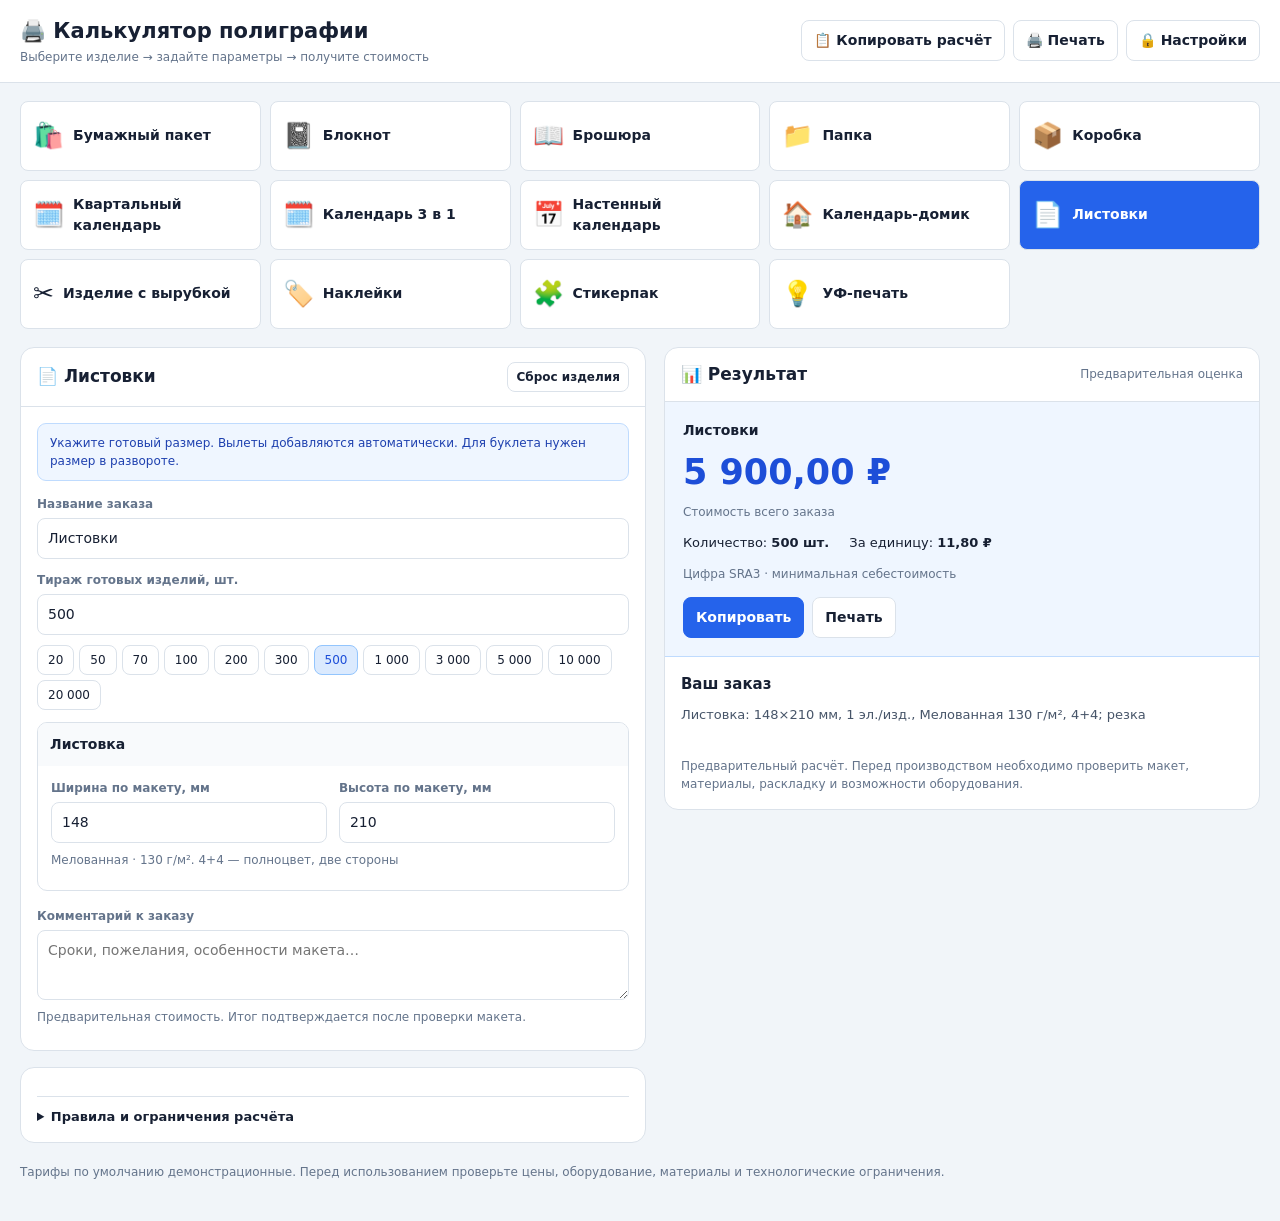
==== commit dba9cc79: "Update print statement from 'Hello' to 'Goodbye'" ====
--- a/index.html
+++ b/index.html
@@ -1,2903 +1,6143 @@
 <!DOCTYPE html>
 <html lang="ru">
 <head>
-  <meta charset="UTF-8">
-  <title>Калькулятор себестоимости — Полиграфия</title>
-  <meta name="viewport" content="width=device-width, initial-scale=1.0">
-  <style>
-    :root {
-      --primary: #2563eb;
-      --primary-dark: #1d4ed8;
-      --success: #16a34a;
-      --warning: #ea580c;
-      --danger: #dc2626;
-      --bg: #f1f5f9;
-      --card: #ffffff;
-      --border: #d1d5db;
-      --text: #1e293b;
-      --text-muted: #64748b;
-      --shadow: 0 1px 3px 0 rgb(0 0 0 / 0.08), 0 1px 2px -1px rgb(0 0 0 / 0.06);
-      --shadow-lg: 0 10px 15px -3px rgb(0 0 0 / 0.1), 0 4px 6px -4px rgb(0 0 0 / 0.08);
-      --radius: 6px;
-    }
-    * { box-sizing: border-box; margin: 0; padding: 0; }
-
-    .main-app {
-      opacity: 0;
-      transition: opacity 0.35s ease 0.1s;
-    }
-    .main-app.visible {
-      opacity: 1;
-    }
-
-    body {
-      font-family: -apple-system, BlinkMacSystemFont, 'Segoe UI', Roboto, 'Helvetica Neue', Arial, sans-serif;
-      background: var(--bg);
-      color: var(--text);
-      line-height: 1.45;
-      padding: 0;
-      font-size: 13px;
-    }
-    .app-header {
-      background: var(--card);
-      border-bottom: 1px solid var(--border);
-      padding: 12px 20px;
-      display: flex;
-      align-items: center;
-      justify-content: space-between;
-      position: sticky;
-      top: 0;
-      z-index: 100;
-      box-shadow: var(--shadow);
-    }
-    .app-header h1 {
-      font-size: 16px;
-      font-weight: 700;
-      color: var(--text);
-      display: flex;
-      align-items: center;
-      gap: 6px;
-    }
-    .app-header .badge {
-      background: var(--primary);
-      color: white;
-      font-size: 10px;
-      padding: 2px 7px;
-      border-radius: 10px;
-      font-weight: 600;
-    }
-    .header-actions { display: flex; gap: 6px; }
-
-    .btn {
-      padding: 6px 12px;
-      border-radius: var(--radius);
-      border: 1px solid var(--border);
-      background: var(--card);
-      cursor: pointer;
-      font-size: 12px;
-      font-weight: 500;
-      transition: all 0.12s;
-      display: inline-flex;
-      align-items: center;
-      gap: 4px;
-    }
-    .btn:hover { background: var(--bg); border-color: var(--text-muted); }
-    .btn-primary {
-      background: var(--primary);
-      color: white;
-      border-color: var(--primary);
-    }
-    .btn-primary:hover { background: var(--primary-dark); }
-    .btn-success {
-      background: var(--success);
-      color: white;
-      border-color: var(--success);
-    }
-    .btn-sm { padding: 5px 10px; font-size: 11px; }
-    .btn-icon { padding: 6px; }
-
-    /* ========== 3-COLUMN LAYOUT ========== */
-    .container {
-      max-width: 1600px;
-      margin: 0 auto;
-      padding: 16px;
-      display: grid;
-      grid-template-columns: 1fr 1fr 1fr;
-      gap: 16px;
-      align-items: start;
-    }
-    @media (max-width: 1280px) {
-      .container { grid-template-columns: 1fr 1fr 1fr; gap: 12px; padding: 12px; }
-    }
-    @media (max-width: 1024px) {
-      .container { grid-template-columns: 1fr; }
-    }
-
-    .col { display: flex; flex-direction: column; gap: 12px; }
-
-    .panel {
-      background: var(--card);
-      border-radius: var(--radius);
-      border: 1px solid var(--border);
-      box-shadow: var(--shadow);
-      overflow: hidden;
-    }
-    .panel-header {
-      padding: 10px 14px;
-      border-bottom: 1px solid var(--border);
-      font-weight: 600;
-      font-size: 12px;
-      display: flex;
-      align-items: center;
-      justify-content: space-between;
-      background: #f8fafc;
-    }
-    .panel-body { padding: 14px; }
-
-    /* ========== COLUMN 1: PARAMETERS ========== */
-    .param-grid {
-      display: flex;
-      flex-direction: column;
-      gap: 10px;
-    }
-    .form-group { }
-    .form-group label {
-      display: block;
-      font-size: 10px;
-      font-weight: 600;
-      color: var(--text-muted);
-      margin-bottom: 3px;
-      text-transform: uppercase;
-      letter-spacing: 0.3px;
-    }
-    .form-group input,
-    .form-group select {
-      width: 100%;
-      padding: 6px 8px;
-      border: 1px solid var(--border);
-      border-radius: var(--radius);
-      font-size: 13px;
-      transition: all 0.12s;
-    }
-    .form-group input:focus,
-    .form-group select:focus {
-      outline: none;
-      border-color: var(--primary);
-      box-shadow: 0 0 0 2px rgba(37, 99, 235, 0.1);
-    }
-    .form-row {
-      display: grid;
-      grid-template-columns: 1fr 1fr;
-      gap: 8px;
-    }
-
-    .quick-buttons {
-      display: grid;
-      grid-template-columns: repeat(4, 1fr);
-      gap: 4px;
-      margin-top: 3px;
-    }
-    .quick-btn {
-      padding: 5px 4px;
-      border: 1px solid var(--border);
-      background: var(--card);
-      border-radius: var(--radius);
-      font-size: 11px;
-      cursor: pointer;
-      text-align: center;
-      transition: all 0.12s;
-    }
-    .quick-btn:hover { background: #f1f5f9; border-color: var(--text-muted); }
-    .quick-btn.active {
-      background: var(--primary);
-      color: white;
-      border-color: var(--primary);
-      font-weight: 600;
-    }
-
-    .sides-toggle {
-      display: grid;
-      grid-template-columns: 1fr 1fr;
-      gap: 6px;
-    }
-    .toggle-btn {
-      padding: 8px 6px;
-      border: 2px solid var(--border);
-      background: var(--card);
-      border-radius: var(--radius);
-      cursor: pointer;
-      text-align: center;
-      font-weight: 600;
-      font-size: 12px;
-      transition: all 0.12s;
-    }
-    .toggle-btn.active {
-      border-color: var(--primary);
-      color: var(--primary);
-      background: #eff6ff;
-    }
-
-    .multiplier-box {
-      display: flex;
-      align-items: center;
-      gap: 6px;
-    }
-    .multiplier-box button {
-      width: 28px;
-      height: 28px;
-      border: 1px solid var(--border);
-      background: var(--card);
-      border-radius: var(--radius);
-      cursor: pointer;
-      font-size: 14px;
-      font-weight: 600;
-      display: flex;
-      align-items: center;
-      justify-content: center;
-    }
-    .multiplier-box input {
-      width: 50px;
-      text-align: center;
-      padding: 5px;
-      border: 1px solid var(--border);
-      border-radius: var(--radius);
-    }
-
-    .tag-hint {
-      font-size: 10px;
-      color: var(--text-muted);
-      margin-top: 4px;
-    }
-    .paper-display {
-      font-size: 11px;
-      color: var(--text-muted);
-      margin-top: 4px;
-      padding: 4px 6px;
-      background: #f8fafc;
-      border-radius: var(--radius);
-    }
-
-    /* ========== TEMPLATES ========== */
-    .templates-bar {
-      display: flex;
-      flex-wrap: wrap;
-      gap: 8px;
-    }
-    .template-chip {
-      display: inline-flex;
-      align-items: center;
-      gap: 6px;
-      padding: 6px 12px;
-      background: var(--card);
-      border: 1px solid var(--border);
-      border-radius: var(--radius);
-      font-size: 12px;
-      font-weight: 500;
-      cursor: pointer;
-      transition: all 0.12s;
-      color: var(--text);
-      box-shadow: var(--shadow);
-    }
-    .template-chip:hover {
-      background: var(--bg);
-      border-color: var(--text-muted);
-    }
-    .template-chip .tmpl-del {
-      display: inline-flex;
-      align-items: center;
-      justify-content: center;
-      width: 16px;
-      height: 16px;
-      border-radius: 50%;
-      background: rgba(220,38,38,0.1);
-      color: var(--danger);
-      font-size: 11px;
-      margin-left: 2px;
-      border: none;
-      cursor: pointer;
-      line-height: 1;
-      font-weight: 700;
-    }
-    .template-chip:hover .tmpl-del {
-      background: rgba(220,38,38,0.2);
-    }
-    .template-empty {
-      font-size: 11px;
-      color: var(--text-muted);
-      padding: 4px 0;
-    }
-
-    /* ========== PRICE LIST ========== */
-    .price-qty-card {
-      border: 1px solid var(--border);
-      border-radius: var(--radius);
-      padding: 10px;
-      text-align: center;
-      background: white;
-      transition: all 0.12s;
-    }
-    .price-qty-card:hover { border-color: var(--primary); box-shadow: var(--shadow); }
-    .price-qty-card .qty-label {
-      font-size: 11px;
-      font-weight: 600;
-      color: var(--text-muted);
-      margin-bottom: 6px;
-    }
-    .price-qty-card .price-btn {
-      width: 100%;
-      padding: 8px;
-      border: 2px solid var(--primary);
-      background: white;
-      color: var(--primary);
-      border-radius: var(--radius);
-      font-size: 14px;
-      font-weight: 700;
-      cursor: pointer;
-      transition: all 0.12s;
-    }
-    .price-qty-card .price-btn:hover {
-      background: var(--primary);
-      color: white;
-    }
-    .price-basket-item {
-      display: flex;
-      align-items: center;
-      gap: 8px;
-      padding: 8px 10px;
-      border-bottom: 1px solid var(--border);
-      font-size: 12px;
-    }
-    .price-basket-item:last-child { border-bottom: none; }
-    .price-basket-item input[type="checkbox"] {
-      width: 16px;
-      height: 16px;
-      accent-color: var(--primary);
-    }
-    .price-basket-item .basket-info {
-      flex: 1;
-      font-weight: 500;
-    }
-    .price-basket-item .basket-price {
-      font-weight: 700;
-      color: var(--primary);
-      font-size: 13px;
-    }
-    .price-basket-item .basket-delete {
-      padding: 2px 6px;
-      font-size: 11px;
-      border: 1px solid var(--border);
-      background: white;
-      border-radius: 3px;
-      cursor: pointer;
-      color: var(--danger);
-    }
-    .price-basket-item.merged {
-      background: #eff6ff;
-      border-left: 3px solid var(--primary);
-    }
-
-    /* ========== LAMINATION TYPE ========== */
-    .lam-type-toggle {
-      display: grid;
-      grid-template-columns: 1fr 1fr;
-      gap: 6px;
-      margin-top: 6px;
-    }
-    .lam-color-toggle {
-      display: grid;
-      grid-template-columns: 1fr 1fr 1fr;
-      gap: 6px;
-      margin-top: 6px;
-    }
-
-    /* ========== COLUMN 2: TOOLS ========== */
-    .request-box textarea {
-      width: 100%;
-      padding: 8px 10px;
-      border: 1px solid var(--border);
-      border-radius: var(--radius);
-      font-size: 13px;
-      resize: vertical;
-      min-height: 50px;
-      font-family: inherit;
-    }
-    .request-box textarea:focus {
-      outline: none;
-      border-color: var(--primary);
-      box-shadow: 0 0 0 2px rgba(37, 99, 235, 0.1);
-    }
-    .request-actions {
-      display: flex;
-      gap: 6px;
-      margin-top: 6px;
-    }
-    .parsed-tags {
-      display: flex;
-      flex-wrap: wrap;
-      gap: 4px;
-      margin-top: 8px;
-    }
-    .tag {
-      padding: 5px 10px;
-      background: #eff6ff;
-      color: var(--primary);
-      border: 1px solid #bfdbfe;
-      border-radius: 14px;
-      font-size: 12px;
-      cursor: pointer;
-      font-weight: 500;
-      transition: all 0.12s;
-      display: inline-flex;
-      align-items: center;
-      gap: 4px;
-      user-select: none;
-    }
-    .tag:hover { background: #dbeafe; border-color: var(--primary); }
-    .tag.active {
-      background: var(--primary);
-      color: white;
-      border-color: var(--primary);
-    }
-    .tag b {
-      display: inline-flex;
-      align-items: center;
-      justify-content: center;
-      width: 18px;
-      height: 18px;
-      background: rgba(37, 99, 235, 0.15);
-      border-radius: 50%;
-      font-size: 10px;
-      font-weight: 700;
-    }
-    .tag.active b { background: rgba(255,255,255,0.25); color: white; }
-
-    /* Format presets grid */
-    .format-grid {
-      display: grid;
-      grid-template-columns: repeat(4, 1fr);
-      gap: 4px;
-      margin-top: 4px;
-    }
-    .format-grid .quick-btn {
-      font-size: 10px;
-      padding: 5px 2px;
-      font-weight: 600;
-    }
-    .format-grid .quick-btn .fmt-dim {
-      display: block;
-      font-size: 9px;
-      font-weight: 400;
-      color: var(--text-muted);
-      margin-top: 1px;
-    }
-    .format-grid .quick-btn:hover .fmt-dim { color: white; }
-
-    /* Accordion */
-    .accordion-item {
-      border: 1px solid var(--border);
-      border-radius: var(--radius);
-      margin-bottom: 6px;
-      overflow: hidden;
-    }
-    .accordion-header {
-      padding: 8px 12px;
-      background: #f8fafc;
-      cursor: pointer;
-      display: flex;
-      align-items: center;
-      justify-content: space-between;
-      font-weight: 600;
-      font-size: 12px;
-      user-select: none;
-    }
-    .accordion-header:hover { background: #f1f5f9; }
-    .accordion-icon { transition: transform 0.2s; font-size: 10px; }
-    .accordion-item.open .accordion-icon { transform: rotate(180deg); }
-    .accordion-body {
-      display: none;
-      padding: 12px;
-      border-top: 1px solid var(--border);
-    }
-    .accordion-item.open .accordion-body { display: block; }
-
-    .option-row {
-      display: flex;
-      align-items: center;
-      gap: 6px;
-      margin-bottom: 8px;
-      font-size: 12px;
-    }
-    .option-row input[type="checkbox"] {
-      width: 14px;
-      height: 14px;
-      accent-color: var(--primary);
-    }
-    .sub-options {
-      margin-left: 20px;
-      display: grid;
-      grid-template-columns: 1fr 1fr;
-      gap: 8px;
-      margin-bottom: 10px;
-    }
-    .sub-options .form-group { margin-bottom: 0; }
-    .sub-options .form-group.full { grid-column: 1 / -1; }
-
-    .print-grid {
-      display: grid;
-      grid-template-columns: 1fr 1fr;
-      gap: 8px;
-    }
-
-    .brochure-calc {
-      display: grid;
-      grid-template-columns: 1fr 1fr;
-      gap: 8px;
-      align-items: end;
-    }
-    .brochure-formats {
-      display: grid;
-      grid-template-columns: repeat(4, 1fr);
-      gap: 4px;
-      margin-bottom: 8px;
-    }
-
-    /* ========== COLUMN 3: OUTPUT ========== */
-    .results-wrapper {
-      overflow-x: auto;
-      border-radius: var(--radius);
-      border: 1px solid var(--border);
-      max-width: 100%;
-    }
-    .results-table {
-      width: 100%;
-      border-collapse: collapse;
-      font-size: 12px;
-    }
-    .results-table thead th {
-      background: #f8fafc;
-      padding: 8px 6px;
-      border-bottom: 2px solid var(--border);
-      font-weight: 600;
-      font-size: 10px;
-      text-transform: uppercase;
-      color: var(--text-muted);
-      white-space: nowrap;
-      position: sticky;
-      top: 0;
-      z-index: 10;
-    }
-    .results-table tbody td {
-      padding: 8px 6px;
-      border-bottom: 1px solid var(--border);
-      text-align: center;
-      white-space: nowrap;
-    }
-    .results-table tbody tr:hover { background: #f8fafc; }
-    .results-table tbody tr.best-format { background: #f0fdf4; }
-    .results-table tbody tr.best-format td { color: var(--success); font-weight: 600; }
-    .results-table .format-cell {
-      text-align: left;
-      font-weight: 600;
-    }
-    .results-table .total-cell {
-      font-weight: 700;
-      font-size: 13px;
-    }
-    .results-table .dash { color: var(--text-muted); opacity: 0.5; }
-
-    /* Transposed results table */
-    .results-transposed tbody td {
-      text-align: center;
-      padding: 7px 6px;
-      border-bottom: 1px solid var(--border);
-      font-size: 12px;
-    }
-    .results-transposed tbody td:first-child {
-      text-align: left;
-      font-weight: 600;
-      color: var(--text-muted);
-      font-size: 11px;
-      background: #f8fafc;
-      white-space: nowrap;
-    }
-    .results-transposed tbody tr:last-child td {
-      font-weight: 700;
-      font-size: 13px;
-      background: #f0f9ff;
-      border-top: 2px solid var(--primary);
-    }
-    .results-transposed tbody tr:last-child td:first-child {
-      background: #e0f2fe;
-      color: var(--primary);
-    }
-    .results-transposed tbody td.best-col {
-      background: #f0fdf4;
-      color: var(--success);
-      font-weight: 600;
-    }
-    .results-transposed tbody tr:last-child td.best-col {
-      background: #dcfce7;
-      color: #15803d;
-      font-weight: 700;
-    }
-    .results-transposed thead th {
-      text-align: center;
-    }
-    .results-transposed thead th.best-col-header {
-      background: #dcfce7;
-      color: #15803d;
-      position: relative;
-    }
-    .results-transposed thead th.best-col-header::after {
-      content: "★";
-      font-size: 10px;
-      margin-left: 3px;
-    }
-    .results-transposed thead th:first-child {
-      text-align: left;
-      min-width: 70px;
-    }
-    .results-transposed {
-      table-layout: fixed;
-    }
-    .results-transposed th,
-    .results-transposed td {
-      width: 14.28%;
-    }
-    .results-transposed th:first-child,
-    .results-transposed td:first-child {
-      width: 100px;
-    }
-    .results-transposed .remember-cell {
-      padding: 4px 2px !important;
-      min-width: 60px;
-    }
-
-    .remember-btn {
-      padding: 2px 6px;
-      font-size: 10px;
-      background: var(--success);
-      color: white;
-      border: none;
-      border-radius: 3px;
-      cursor: pointer;
-      font-weight: 500;
-      margin-right: 4px;
-    }
-    .remember-btn:hover { background: #15803d; }
-
-    .saved-table {
-      width: 100%;
-      border-collapse: collapse;
-      font-size: 12px;
-    }
-    .saved-table th {
-      background: #f8fafc;
-      padding: 8px 6px;
-      border-bottom: 2px solid var(--border);
-      font-weight: 600;
-      font-size: 10px;
-      text-transform: uppercase;
-      color: var(--text-muted);
-      text-align: left;
-    }
-    .saved-table td {
-      padding: 8px 6px;
-      border-bottom: 1px solid var(--border);
-    }
-    .saved-table tr:hover { background: #f8fafc; }
-    .saved-table .price-cell { font-weight: 600; color: var(--primary); }
-    .saved-table .profit-cell { font-weight: 600; color: var(--success); }
-    .saved-table .cost-cell { font-weight: 500; }
-    .saved-table .actions {
-      display: flex;
-      gap: 3px;
-    }
-    .saved-table .actions button {
-      padding: 2px 5px;
-      font-size: 10px;
-      border: 1px solid var(--border);
-      background: white;
-      border-radius: 3px;
-      cursor: pointer;
-    }
-    .saved-table .actions button:hover { background: var(--bg); }
-    .sum-chk {
-      width: 18px; height: 18px; border: 2px solid var(--border); border-radius: 4px;
-      cursor: pointer; display: inline-flex; align-items: center; justify-content: center;
-      font-size: 11px; color: #fff; transition: all 0.15s; flex-shrink: 0;
-      background: #fff; user-select: none;
-    }
-    .sum-chk:hover { border-color: var(--primary); }
-    .sum-chk.selected { background: var(--success); border-color: var(--success); }
-    .sum-chk.selected::after { content: "\\2713"; }
-
-    .constants-grid {
-      display: grid;
-      grid-template-columns: 1fr 1fr 1fr;
-      gap: 12px;
-      font-size: 12px;
-    }
-    .constants-grid h4 {
-      font-size: 11px;
-      margin-bottom: 6px;
-      color: var(--primary);
-      font-weight: 600;
-    }
-    .constants-grid ul {
-      list-style: none;
-      line-height: 1.7;
-    }
-
-    .results-summary {
-      font-size: 11px;
-      color: var(--text-muted);
-    }
-
-    /* Modal */
-    .modal-overlay {
-      display: none;
-      position: fixed;
-      inset: 0;
-      background: rgba(0,0,0,0.5);
-      z-index: 1000;
-      align-items: center;
-      justify-content: center;
-      padding: 20px;
-    }
-    .modal-overlay.active { display: flex; }
-    .modal {
-      background: var(--card);
-      border-radius: var(--radius);
-      box-shadow: var(--shadow-lg);
-      max-width: 900px;
-      width: 100%;
-      max-height: 90vh;
-      overflow: hidden;
-      display: flex;
-      flex-direction: column;
-    }
-    .modal-header {
-      padding: 14px 18px;
-      border-bottom: 1px solid var(--border);
-      display: flex;
-      justify-content: space-between;
-      align-items: center;
-    }
-    .modal-header h3 { font-size: 15px; }
-    .modal-body {
-      padding: 18px;
-      overflow-y: auto;
-      flex: 1;
-    }
-    .modal-close {
-      background: none;
-      border: none;
-      font-size: 20px;
-      cursor: pointer;
-      color: var(--text-muted);
-    }
-
-    /* Utilities */
-    .text-muted { color: var(--text-muted); }
-    .text-sm { font-size: 11px; }
-    .mb-2 { margin-bottom: 6px; }
-    .mb-3 { margin-bottom: 10px; }
-    .mt-2 { margin-top: 6px; }
-    .mt-3 { margin-top: 10px; }
-    .w-full { width: 100%; }
-    .flex { display: flex; }
-    .gap-2 { gap: 6px; }
-    .items-center { align-items: center; }
-    .justify-between { justify-content: space-between; }
-
-    @media (max-width: 768px) {
-      .app-header { padding: 10px 14px; }
-      .app-header h1 { font-size: 14px; }
-      .container { padding: 10px; gap: 10px; }
-      .print-grid { grid-template-columns: 1fr; }
-      .sub-options { grid-template-columns: 1fr; }
-      .brochure-calc { grid-template-columns: 1fr; }
-      .constants-grid { grid-template-columns: 1fr; }
-    }
-  </style>
-<base target="_blank">
+<meta charset="UTF-8">
+<meta name="viewport" content="width=device-width, initial-scale=1">
+<title>Калькулятор полиграфии</title>
+<style>
+:root {
+  --primary:#2563eb;
+  --primary-dark:#1d4ed8;
+  --bg:#f1f5f9;
+  --card:#fff;
+  --text:#172033;
+  --muted:#64748b;
+  --border:#dbe2ea;
+  --green:#15803d;
+  --radius:14px;
+}
+* { box-sizing:border-box; }
+[hidden] { display:none!important; }
+body {
+  margin:0;
+  background:var(--bg);
+  color:var(--text);
+  font:14px/1.5 system-ui,-apple-system,"Segoe UI",sans-serif;
+}
+body.admin { --bg:#eef2ff; }
+button,input,select,textarea { font:inherit; }
+button { cursor:pointer; }
+button:disabled { cursor:not-allowed; opacity:.5; }
+button,input,select,textarea { border-radius:8px; }
+button:focus-visible,input:focus-visible,select:focus-visible,textarea:focus-visible {
+  outline:3px solid #93c5fd;
+  outline-offset:2px;
+}
+header { background:white; border-bottom:1px solid var(--border); }
+.header-inner {
+  max-width:1600px;
+  margin:auto;
+  padding:16px 20px;
+  display:flex;
+  align-items:center;
+  justify-content:space-between;
+  gap:16px;
+}
+h1 { margin:0; font-size:21px; }
+h2 { margin:0; font-size:17px; }
+h3 { margin:0 0 10px; font-size:15px; }
+p { margin:8px 0; }
+.small { font-size:12px; color:var(--muted); }
+.actions { display:flex; flex-wrap:wrap; align-items:center; gap:8px; }
+.btn {
+  border:1px solid var(--border);
+  background:white;
+  color:var(--text);
+  padding:9px 12px;
+  font-weight:600;
+}
+.btn:hover { background:#f8fafc; }
+.btn.primary { background:var(--primary); color:white; border-color:var(--primary); }
+.btn.primary:hover { background:var(--primary-dark); }
+.btn.green { background:var(--green); color:white; border-color:var(--green); }
+.btn.danger { color:#b91c1c; }
+.btn.sm { padding:5px 8px; font-size:12px; }
+.wrap { max-width:1600px; margin:auto; padding:18px 20px 40px; }
+.products {
+  display:grid;
+  grid-template-columns:repeat(5,minmax(0,1fr));
+  gap:9px;
+  margin-bottom:18px;
+}
+.product {
+  display:flex;
+  align-items:center;
+  gap:9px;
+  text-align:left;
+  min-height:70px;
+  padding:12px;
+  border:1px solid var(--border);
+  background:white;
+  color:var(--text);
+  font-weight:650;
+}
+.product.active { background:var(--primary); color:white; }
+.product .icon { font-size:25px; }
+.layout {
+  display:grid;
+  grid-template-columns:minmax(0,1.05fr) minmax(0,1fr);
+  gap:18px;
+  align-items:start;
+}
+.column { display:grid; gap:16px; min-width:0; }
+.panel {
+  background:white;
+  border:1px solid var(--border);
+  border-radius:var(--radius);
+  overflow:hidden;
+}
+.panel-head {
+  padding:14px 16px;
+  border-bottom:1px solid var(--border);
+  display:flex;
+  justify-content:space-between;
+  align-items:center;
+  gap:10px;
+}
+.panel-body { padding:16px; }
+.grid { display:grid; grid-template-columns:repeat(2,minmax(0,1fr)); gap:12px; }
+.grid.three { grid-template-columns:repeat(3,minmax(0,1fr)); }
+.full { grid-column:1/-1; }
+.field { display:flex; flex-direction:column; gap:5px; min-width:0; }
+.field > span { font-size:12px; color:var(--muted); font-weight:600; }
+input:not([type=checkbox]),select,textarea {
+  width:100%;
+  min-width:0;
+  padding:9px 10px;
+  background:white;
+  color:var(--text);
+  border:1px solid var(--border);
+}
+input:disabled { background:#f1f5f9; }
+input[type=checkbox] { width:17px; height:17px; accent-color:var(--primary); }
+textarea { resize:vertical; min-height:70px; }
+.quick { display:flex; flex-wrap:wrap; gap:5px; margin:10px 0; }
+.quick button {
+  border:1px solid var(--border);
+  background:white;
+  color:var(--text);
+  padding:5px 10px;
+  font-size:12px;
+}
+.quick button.active { background:#dbeafe; border-color:#93c5fd; color:#1d4ed8; }
+.notice {
+  background:#fffbeb;
+  color:#854d0e;
+  border:1px solid #fde68a;
+  border-radius:9px;
+  padding:10px 12px;
+  font-size:12px;
+  margin-bottom:14px;
+}
+.info {
+  background:#eff6ff;
+  color:#1e40af;
+  border:1px solid #bfdbfe;
+  border-radius:9px;
+  padding:10px 12px;
+  margin-bottom:14px;
+  font-size:12px;
+}
+.component {
+  border:1px solid var(--border);
+  border-radius:10px;
+  margin-top:12px;
+  overflow:hidden;
+}
+.component-head {
+  padding:11px 12px;
+  background:#f8fafc;
+  display:flex;
+  justify-content:space-between;
+  align-items:center;
+  gap:8px;
+}
+.component-body { padding:13px; }
+.component-head label { display:flex; align-items:center; gap:8px; }
+.checks { display:flex; flex-wrap:wrap; gap:8px; margin:12px 0; }
+.check {
+  display:inline-flex;
+  align-items:center;
+  gap:6px;
+  padding:6px 9px;
+  border:1px solid var(--border);
+  border-radius:8px;
+  background:#f8fafc;
+  font-size:12px;
+}
+details { border-top:1px solid var(--border); padding-top:10px; margin-top:12px; }
+summary { cursor:pointer; font-size:13px; font-weight:650; }
+details > .grid, details > .content { margin-top:12px; }
+.result-hero { background:#eff6ff; padding:18px; border-bottom:1px solid #bfdbfe; }
+.price { font-size:35px; color:#1d4ed8; font-weight:800; line-height:1.2; margin:10px 0; }
+.stats { display:flex; flex-wrap:wrap; gap:8px 20px; font-size:13px; margin-top:12px; }
+.table-scroll { overflow:auto; max-width:100%; }
+table { width:100%; border-collapse:collapse; font-size:12px; }
+th,td {
+  padding:9px;
+  border-bottom:1px solid var(--border);
+  text-align:right;
+  vertical-align:top;
+}
+th { background:#f8fafc; color:var(--muted); font-size:11px; }
+th:first-child,td:first-child { text-align:left; }
+tr.best { background:#f0fdf4; }
+tr.selected { box-shadow:inset 0 -2px #2563eb; }
+.total-row { background:#f8fafc; font-weight:750; }
+.description { white-space:pre-line; color:#475569; font-size:13px; }
+.error { background:#fef2f2; color:#b91c1c; padding:16px; }
+.saved-item { padding:14px 16px; border-bottom:1px solid var(--border); }
+.saved-top { display:flex; justify-content:space-between; gap:10px; align-items:flex-start; }
+.saved-top label { display:flex; gap:8px; align-items:flex-start; font-weight:650; }
+.saved-price { white-space:nowrap; color:var(--primary); font-weight:750; }
+.empty { padding:18px; text-align:center; color:var(--muted); }
+.rate-group { border:1px solid var(--border); padding:12px; border-radius:9px; margin:12px 0; }
+#savedSum { padding:12px 16px; background:#f0fdf4; }
+#bagPreview svg { width:100%; max-height:350px; display:block; background:#fff; }
+#bagPreview { margin-top:12px; border:1px solid var(--border); padding:12px; border-radius:10px; }
+dialog {
+  border:0;
+  border-radius:15px;
+  width:min(420px,calc(100vw - 30px));
+  padding:22px;
+  color:var(--text);
+  box-shadow:0 20px 70px #0004;
+}
+dialog::backdrop { background:#0f172a99; }
+.toast {
+  position:fixed;
+  bottom:22px;
+  left:50%;
+  transform:translateX(-50%);
+  z-index:100;
+  max-width:92vw;
+  padding:12px 18px;
+  border-radius:10px;
+  background:#172033;
+  color:white;
+  box-shadow:0 8px 30px #0003;
+}
+footer { margin-top:20px; }
+@media(min-width:1200px) {
+  .right-column { position:sticky; top:16px; }
+}
+@media(max-width:1100px) {
+  .products { grid-template-columns:repeat(3,minmax(0,1fr)); }
+  .layout { grid-template-columns:1fr; }
+}
+@media(max-width:600px) {
+  .wrap { padding:12px 10px 30px; }
+  .header-inner { padding:12px; align-items:flex-start; flex-direction:column; }
+  h1 { font-size:18px; }
+  .products { grid-template-columns:repeat(2,minmax(0,1fr)); }
+  .product { padding:10px; min-height:62px; font-size:12px; }
+  .grid.three { grid-template-columns:repeat(2,minmax(0,1fr)); }
+  .panel-body { padding:12px; }
+  .price { font-size:29px; }
+}
+@media print {
+  header,.products,.left-column,#savedPanel,.no-print,footer { display:none!important; }
+  body { background:white; }
+  .wrap { padding:0; }
+  .layout { display:block; }
+  .right-column { position:static; }
+  .panel { border:0; }
+}
+</style>
 </head>
 <body>
-
-<!-- Main App -->
-<div class="main-app visible" id="mainApp">
-
-<div class="app-header">
-  <h1>&#128208; Калькулятор себестоимости <span class="badge">v3.0</span></h1>
-  <div class="header-actions">
-    <button class="btn btn-sm" onclick="openHintsModal()">&#10067; Подсказки</button>
-    <button class="btn btn-sm" onclick="openTemplateSaveModal()">&#128190; Сохранить шаблон</button>
-    <button class="btn btn-sm" onclick="copyToClipboard()">&#128203; Копировать</button>
-  </div>
-</div>
-
-<!-- Client Request (full width) -->
-<div class="panel request-box" style="max-width:1600px; margin:16px auto 0; width:calc(100% - 32px);">
-  <div class="panel-header">&#128221; Запрос клиента</div>
-  <div class="panel-body">
-    <textarea id="clientRequestInput" placeholder="Например: 1000 визиток 90x50, мелованка 300, 4+4..."></textarea>
-    <div class="request-actions">
-      <button class="btn btn-primary btn-sm w-full" onclick="parseRequest()">&#128269; Разобрать</button>
-      <button class="btn btn-sm" onclick="clearRequest()">Очистить</button>
+<header>
+  <div class="header-inner">
+    <div>
+      <h1>🖨️ Калькулятор полиграфии</h1>
+      <div class="small" id="modeLabel"></div>
     </div>
-    <div id="parsedTags" class="parsed-tags"></div>
-    <div class="tag-hint">Нажмите на тег, чтобы применить значение</div>
-  </div>
-</div>
-
-<!-- Templates (full width, under client request) -->
-<div class="panel" id="templatesPanel" style="display:none; max-width:1600px; margin:12px auto 0; width:calc(100% - 32px);">
-  <div class="panel-header">&#128209; Шаблоны</div>
-  <div class="panel-body">
-    <div class="templates-bar" id="templatesBar">
-      <span class="template-empty">Нет сохранённых шаблонов</span>
+    <div class="actions">
+      <button class="btn" data-action="copy">📋 Копировать расчёт</button>
+      <button class="btn" data-action="print">🖨️ Печать</button>
+      <button class="btn" id="adminOpen" data-action="admin-open">🔒 Настройки</button>
+      <button class="btn primary" id="adminSave" data-action="config-save" hidden>
+        Сохранить настройки
+      </button>
+      <button class="btn" id="adminClose" data-action="admin-close" hidden>
+        Закрыть настройки
+      </button>
     </div>
   </div>
-</div>
-
-<div class="container">
-
-  <!-- ========== COLUMN 1: PARAMETERS ========== -->
-  <div class="col col-params">
-
-    <div class="panel">
-      <div class="panel-header">&#9881;&#65039; Параметры заказа</div>
-      <div class="panel-body">
-        <div class="param-grid">
-
-          <div class="form-row">
-            <div class="form-group">
-              <label>Ширина, мм</label>
-              <input type="number" id="width" value="90" oninput="onInputChange()">
+</header>
+
+<main class="wrap">
+  <nav class="products" id="products" aria-label="Выбор изделия"></nav>
+
+  <div class="layout">
+    <div class="column left-column">
+      <section class="panel">
+        <div class="panel-head">
+          <h2 id="orderTitle">Параметры заказа</h2>
+          <button class="btn sm" data-action="reset">Сброс изделия</button>
+        </div>
+        <div class="panel-body" id="orderForm"></div>
+      </section>
+
+      <section class="panel" id="componentsPanel" hidden>
+        <div class="panel-head">
+          <h2>📄 Состав изделия</h2>
+          <button class="btn sm" data-action="component-add">+ Компонент</button>
+        </div>
+        <div class="panel-body" id="components"></div>
+      </section>
+
+      <section class="panel" id="assemblyPanel" hidden>
+        <div class="panel-head"><h2>🔧 Сборка и комплектующие</h2></div>
+        <div class="panel-body" id="assemblyForm"></div>
+      </section>
+
+      <section class="panel" id="ratesPanel" hidden>
+        <div class="panel-head"><h2>⚙️ Тарифы и правила расчёта</h2></div>
+        <div class="panel-body" id="rates"></div>
+      </section>
+
+      <section class="panel" id="templatesPanel" hidden>
+        <div class="panel-head">
+          <h2>💾 Шаблоны</h2>
+          <button class="btn sm" data-action="template-save">Сохранить шаблон</button>
+        </div>
+        <div class="panel-body" id="templates"></div>
+      </section>
+
+      <section class="panel" id="backupPanel" hidden>
+        <div class="panel-body">
+          <details>
+            <summary>Резервная копия данных</summary>
+            <div class="content">
+              <p class="small">
+                Экспорт содержит тарифы, шаблоны и сохранённые расчёты.
+                Не передавайте его клиентам.
+              </p>
+              <div class="actions">
+                <button class="btn sm" data-action="export">Экспорт JSON</button>
+                <button class="btn sm" data-action="import">Импорт JSON</button>
+              </div>
             </div>
-            <div class="form-group">
-              <label>Высота, мм</label>
-              <input type="number" id="height" value="50" oninput="onInputChange()">
+          </details>
+        </div>
+      </section>
+
+      <section class="panel">
+        <div class="panel-body">
+          <details>
+            <summary>Правила и ограничения расчёта</summary>
+            <div class="content small">
+              <p>
+                Раскладка прямоугольная: проверяются две ориентации.
+                Смешанное размещение, направление волокна и настоящий спуск
+                полос не рассчитываются.
+              </p>
+              <p>
+                Брошюра задаётся в готовом размере. В расчёте используется
+                разворот двойной ширины. Число полос блока кратно четырём.
+                Приладки определяются по расчётным формам.
+              </p>
+              <p>
+                Запас печати начисляется только печатаемым компонентам.
+                У пакета свой запас на заказ. Дополнительный запас B2
+                применяется к пакетам, папкам и вырубным компонентам.
+              </p>
+              <p>
+                Бумага, печать, ламинация, резка и УФ-лак начисляются
+                на печатные листы с запасом. Биговка, фальцовка,
+                вырубка и тиснение — на нужное количество элементов.
+              </p>
+              <p>
+                Для вырубки число изделий на штампе задаётся вручную.
+                Совместимость штампа с раскладкой нужно проверить.
+                Если биговка входит в вырубку, не включайте её повторно.
+              </p>
+              <p>
+                Стикерпаки раскладываются по физическим секциям
+                320×450 мм с учётом полей и печатной зоны.
+                Приладочный запас не отправляется на плоттер.
+              </p>
+              <p>
+                Печатная зона условно центрирована на листе.
+                Захват машины, приводку и возможность печати на выбранном
+                материале подтверждает типография.
+              </p>
+              <p>
+                Общая цена обычной полиграфии включает наценку и округление
+                вверх. УФ-печать рассчитывается по отдельным продажным
+                тарифам без общей наценки.
+              </p>
+              <p>
+                Прибыль — разница цены и учтённых расходов, без налогов
+                и неуказанных накладных затрат. НДС отдельно не выделяется.
+              </p>
+              <p>
+                Сохранённые расчёты — снимки. Они содержат параметры,
+                тарифы и выбранную технологию.
+              </p>
+              <p>
+                Все данные хранятся локально в этом браузере.
+                Код настроек не защищает исходник и тарифы.
+              </p>
+            </div>
+          </details>
+        </div>
+      </section>
+    </div>
+
+    <div class="column right-column">
+      <section class="panel">
+        <div class="panel-head">
+          <h2>📊 Результат</h2>
+          <span class="small">Предварительная оценка</span>
+        </div>
+        <div id="results" aria-live="polite"></div>
+      </section>
+
+      <section class="panel" id="savedPanel" hidden>
+        <div class="panel-head">
+          <h2>📌 Сохранённые расчёты</h2>
+          <div class="actions">
+            <button class="btn sm" data-action="saved-copy">Копировать</button>
+            <button class="btn sm danger" data-action="saved-clear">Очистить</button>
+          </div>
+        </div>
+        <div id="savedList"></div>
+        <div id="savedSum" hidden></div>
+      </section>
+    </div>
+  </div>
+
+  <footer class="small">
+    Тарифы по умолчанию демонстрационные. Перед использованием проверьте
+    цены, оборудование, материалы и технологические ограничения.
+  </footer>
+</main>
+
+<dialog id="adminDialog">
+  <form id="adminForm">
+    <h2 style="margin-bottom:15px">Настройки калькулятора</h2>
+    <label class="field">
+      <span>Код администратора</span>
+      <input id="adminPassword" type="password" inputmode="numeric"
+             autocomplete="off" required>
+    </label>
+    <p class="small">
+      Это локальное переключение интерфейса, не серверная авторизация.
+    </p>
+    <p id="adminError" class="small" role="alert"></p>
+    <div class="actions" style="margin-top:15px">
+      <button class="btn primary" type="submit">Открыть</button>
+      <button class="btn" type="button" data-action="admin-cancel">Отмена</button>
+    </div>
+  </form>
+</dialog>
+
+<input id="importFile" type="file" accept=".json,application/json" hidden>
+<div id="toast" class="toast" role="status" hidden></div>
+
+<script>
+"use strict";
+
+(() => {
+  // ============================================================
+  // СПРАВОЧНИКИ
+  // ============================================================
+
+  const STORAGE_KEY = "printing_calculator_unified_v6";
+  const SCHEMA_VERSION = 6;
+
+  // Только переключатель локального интерфейса.
+  const ADMIN_CODE = "5074416";
+
+  const $ = id => document.getElementById(id);
+  const clone = value => JSON.parse(JSON.stringify(value));
+  const finite = Number.isFinite;
+  const positive = value => finite(value) && value > 0;
+  const nonnegative = value => finite(value) && value >= 0;
+  const integer = value => Number.isSafeInteger(value) && value > 0;
+  const whole = value => Number.isSafeInteger(value) && value >= 0;
+
+  const esc = value => String(value ?? "").replace(/[&<>"']/g, char => ({
+    "&":"&amp;",
+    "<":"&lt;",
+    ">":"&gt;",
+    '"':"&quot;",
+    "'":"&#39;"
+  }[char]));
+
+  const rubFormatter = new Intl.NumberFormat("ru-RU", {
+    style:"currency",
+    currency:"RUB",
+    maximumFractionDigits:2
+  });
+
+  const numberFormatter = new Intl.NumberFormat("ru-RU", {
+    maximumFractionDigits:2
+  });
+
+  const money = value => rubFormatter.format(value);
+  const number = value => numberFormatter.format(value);
+  const valueOf = value => finite(value) ? value : "";
+
+  const uid = () => globalThis.crypto?.randomUUID?.() ||
+    Date.now().toString(36) + Math.random().toString(36).slice(2);
+
+  const SHEETS = [
+    {id:"Z",label:"Цифра SRA3",w:320,h:450,pw:310,ph:430,group:"digital"},
+    {id:"E",label:"Цифра B2",w:520,h:720,pw:500,ph:710,group:"b2"},
+    {id:"A",label:"Офсет 50×70",w:500,h:700,pw:480,ph:690,group:"offset"},
+    {id:"B",label:"Офсет 47×62",w:470,h:620,pw:450,ph:610,group:"offset"},
+    {id:"R",label:"Офсет 47×65",w:470,h:650,pw:450,ph:640,group:"offset"},
+    {id:"M",label:"Офсет 52×72",w:520,h:720,pw:500,ph:710,group:"offset"}
+  ];
+
+  const PAPERS = [
+    ["matt","Мелованная"],
+    ["offset","Офсетная"],
+    ["cardboard","Картон"],
+    ["designer","Дизайнерская"],
+    ["adhesive","Самоклейка — бумага"],
+    ["adhesiveFilm","Самоклейка — плёнка"]
+  ];
+
+  const COLORS = [
+    ["none","Без печати"],
+    ["1+0","1+0 — один цвет, одна сторона"],
+    ["4+0","4+0 — полноцвет, одна сторона"],
+    ["1+1","1+1 — один цвет, две стороны"],
+    ["4+4","4+4 — полноцвет, две стороны"]
+  ];
+
+  const COLOR_SIDES = {"none":0,"1+0":1,"4+0":1,"1+1":2,"4+4":2};
+
+  const BOOK_FORMATS = {
+    A6:{label:"А6",w:105,h:148,rate:"notebookA6"},
+    A5:{label:"А5",w:148,h:210,rate:"notebookA5"},
+    A4:{label:"А4",w:210,h:297,rate:"notebookA4"}
+  };
+
+  const WALL_FORMATS = {
+    A3:{label:"А3",w:297,h:420},
+    A2:{label:"А2",w:420,h:594}
+  };
+
+  const TIERS = {mini:"Мини",midi:"Миди",maxi:"Макси"};
+  const QUANTITIES = [20,50,70,100,200,300,500,1000,3000,5000,10000,20000];
+
+  const DEFAULT_RATES = {
+    digitalPrint:15,digitalSetup:300,digitalSpoil:3,
+    b2Print:50,b2Setup:500,b2Spoil:3,
+    offsetPrint:2,offsetSetup:10000,offsetSpoil:250,
+    cutting:1,cuttingSetup:300,
+    lamination:12,softDigital:30,softOther:50,laminationSetup:300,
+    score:2,scoreSetup:300,
+    folding:1,foldingSetup:300,
+    diecut:5,diecutSetup:5000,
+    uv:10,uvSetup:5000,
+    emboss:10,embossSetup:4500,
+    rounding:100
+  };
+
+  const DEFAULT_EXTRA = {
+    notebookA6:30,notebookA5:35,notebookA4:40,notebookCustom:40,
+    brochureAssembly:15,
+    stickerPaperM2:175,stickerFilmM2:250,
+    plotterSheet:50,plotterMargin:5,
+    uvAdhesive:800,uvAdhesiveWhite:1000,uvAdhesiveSetup:1000,
+    uvPen:15,uvPenSetup:1000,
+    uvMinute:35,uvBedW:500,uvBedH:600,
+    uvCycle:15,uvCycleWhite:20,uvLoadMinutes:2,uvLoadGroup:5,
+    quarterMiniAssembly:50,quarterMidiAssembly:60,quarterMaxiAssembly:70,
+    quarterMiniMagnet:140,quarterMidiMagnet:150,quarterMaxiMagnet:160,
+    quarterHardware:0,
+    tentAssembly:35,tentMountedBase:200,
+    wallAssembly:100,b2ExtraSheets:15,
+    stampMeter:1800,stampBase:1500
+  };
+
+  const DEFAULT_POLICY = {
+    scope:"all",
+    notebook10:3000,notebook40:5000,notebook11:6000,notebook44:10000,
+    brochure2:16000,brochure3:14000,brochure4:12000
+  };
+
+  function defaultConfig() {
+    return {
+      markup:20,
+      hybrid:true,
+      rates:{...DEFAULT_RATES},
+      extra:{...DEFAULT_EXTRA},
+      policy:{...DEFAULT_POLICY},
+      calendar:{
+        mini:{w:297,headH:210,backingH:210,blockSet:null},
+        midi:{w:335,headH:230,backingH:230,blockSet:null},
+        maxi:{w:370,headH:250,backingH:250,blockSet:null},
+        source:""
+      },
+      presets:{}
+    };
+  }
+
+  function component(name,w,h,extra={}) {
+    return {
+      id:uid(),
+      name,enabled:true,w,h,
+      role:"other",
+      mode:"units",units:1,pages:32,
+      color:"4+0",
+      paper:"matt",density:300,
+      priceMode:"kg",priceKg:155,priceSheet:25,
+      material:"paper",
+      bleed:2,setups:1,
+      cutting:true,
+      lamination:"none",lamSides:1,
+      score:false,scoreCount:2,
+      folding:false,
+      diecut:false,perStamp:1,stamp:5500,
+      uv:false,
+      emboss:false,plate:2000,
+      ...extra
+    };
+  }
+
+  const PRODUCTS = [
+    {
+      id:"paket",icon:"🛍️",title:"Бумажный пакет",
+      hint:"Введите размеры готового пакета. Развёртка и число частей рассчитываются автоматически; геометрию необходимо проверить по макету.",
+      make:()=>({
+        assembly:40,assemblySetup:300,accessories:10,
+        accessoriesNote:"Ручки и усилители",
+        components:[
+          component("Развёртка пакета",434,520,{
+            role:"bag",density:200,priceKg:135,
+            lamination:"gloss",diecut:true,cutting:false,stamp:0
+          })
+        ]
+      })
+    },
+    {
+      id:"bloknot",icon:"📓",title:"Блокнот",
+      hint:"Один формат для обложки, блока и подложки. Количество листов задаётся на один готовый блокнот.",
+      make:()=>({
+        assembly:35,assemblySetup:0,accessories:10,
+        accessoriesNote:"Пружина / крепёж",
+        components:[
+          component("Обложка",148,210,{role:"cover",lamination:"gloss"}),
+          component("Внутренний блок",148,210,{
+            role:"block",units:50,paper:"offset",density:80,priceKg:125
+          }),
+          component("Подложка",148,210,{
+            role:"backing",color:"none",paper:"cardboard",density:350,priceKg:160
+          })
+        ]
+      })
+    },
+    {
+      id:"broshyura",icon:"📖",title:"Брошюра",
+      hint:"Укажите готовый размер страницы. Разворот рассчитывается автоматически. Полосы внутреннего блока — без обложки, кратно четырём.",
+      make:()=>({
+        assembly:15,assemblySetup:300,accessories:1,
+        accessoriesNote:"Скобы",
+        components:[
+          component("Обложка",148,210,{
+            role:"cover",color:"4+4",lamination:"gloss",
+            folding:true,score:true,scoreCount:1
+          }),
+          component("Внутренний блок",148,210,{
+            role:"block",mode:"pages",pages:32,color:"4+4",
+            density:130,priceKg:135,folding:true
+          })
+        ]
+      })
+    },
+    {
+      id:"papka",icon:"📁",title:"Папка",
+      hint:"Размер — полный габарит развёртки с карманами и клапанами. Биговку не дублируйте, если она входит в вырубку.",
+      make:()=>({
+        assembly:8,assemblySetup:300,accessories:0,accessoriesNote:"",
+        components:[
+          component("Развёртка папки",450,380,{
+            paper:"cardboard",priceKg:160,
+            diecut:true,lamination:"gloss",stamp:0
+          })
+        ]
+      })
+    },
+    {
+      id:"korobka",icon:"📦",title:"Коробка",
+      hint:"Укажите габарит развёртки по конструктивному макету, а не размеры собранной коробки.",
+      make:()=>({
+        assembly:12,assemblySetup:300,accessories:0,accessoriesNote:"",
+        components:[
+          component("Развёртка коробки",450,350,{
+            paper:"cardboard",priceKg:160,diecut:true,cutting:false
+          })
+        ]
+      })
+    },
+    {
+      id:"quarter",icon:"🗓️",title:"Квартальный календарь",
+      hint:"Шапка, три подложки и комплект покупных календарных блоков. Цена блоков задаётся администратором.",
+      make:()=>({
+        assembly:50,assemblySetup:300,accessories:0,accessoriesNote:"",
+        components:[
+          component("Топпер",297,210,{role:"header",lamination:"gloss"}),
+          component("Подложки",297,210,{
+            role:"backing",units:3,color:"none",
+            paper:"cardboard",priceKg:160
+          })
+        ]
+      })
+    },
+    {
+      id:"wall",icon:"📅",title:"Настенный календарь",
+      hint:"Обложка, двенадцать листов и подложка имеют единый формат. Приладки разных изображений проверьте в настройках.",
+      make:()=>({
+        assembly:100,assemblySetup:300,accessories:20,
+        accessoriesNote:"Пружина и ригель",
+        components:[
+          component("Обложка",297,420,{role:"cover",lamination:"gloss"}),
+          component("Листы календаря",297,420,{
+            role:"block",units:12,density:200,priceKg:135,setups:12
+          }),
+          component("Подложка",297,420,{
+            role:"backing",color:"none",paper:"cardboard",density:350,priceKg:160
+          })
+        ]
+      })
+    },
+    {
+      id:"tent",icon:"🏠",title:"Календарь-домик",
+      hint:"Основание задаётся в развёртке. Для неперекидного домика администратор может отключить листы и убрать стоимость пружины.",
+      make:()=>({
+        assembly:35,assemblySetup:300,accessories:8,accessoriesNote:"Пружина",
+        components:[
+          component("Основание",210,350,{
+            role:"base",paper:"cardboard",priceKg:160,
+            score:true,scoreCount:3,folding:true
+          }),
+          component("Перекидные листы",210,100,{
+            role:"block",units:12,density:200,priceKg:135,setups:12
+          })
+        ]
+      })
+    },
+    {
+      id:"flyer",icon:"📄",title:"Листовки",
+      hint:"Укажите готовый размер. Вылеты добавляются автоматически. Для буклета нужен размер в развороте.",
+      make:()=>({
+        assembly:0,assemblySetup:0,accessories:0,accessoriesNote:"",
+        components:[
+          component("Листовка",148,210,{color:"4+4",density:130,priceKg:135})
+        ]
+      })
+    },
+    {
+      id:"diecut",icon:"✂️",title:"Изделие с вырубкой",
+      hint:"Укажите прямоугольный габарит изделия. Число изделий на штампе и цену штампа проверьте в настройках.",
+      make:()=>({
+        assembly:0,assemblySetup:0,accessories:0,accessoriesNote:"",
+        components:[component("Вырубное изделие",100,100,{diecut:true,cutting:false})]
+      })
+    },
+    {
+      id:"stickers",icon:"🏷️",title:"Наклейки",
+      hint:"Прямоугольные наклейки с обычной резкой. Для контурной плоттерной резки используйте раздел «Стикерпак».",
+      make:()=>({
+        assembly:0,assemblySetup:0,accessories:0,accessoriesNote:"",
+        components:[
+          component("Наклейка",90,50,{
+            paper:"adhesive",density:80,priceMode:"sheet"
+          })
+        ]
+      })
+    },
+    {
+      id:"stickerpack",icon:"🧩",title:"Стикерпак",
+      hint:"Укажите размер готового листа с наклейками. Плоттерная резка рассчитывается по секциям 320×450 мм.",
+      make:()=>({
+        assembly:0,assemblySetup:0,accessories:0,accessoriesNote:"",
+        components:[
+          component("Стикерпак",148,210,{
+            paper:"adhesive",density:80,priceMode:"sheet",cutting:false
+          })
+        ]
+      })
+    },
+    {
+      id:"uvprint",icon:"💡",title:"УФ-печать",
+      hint:"Самоклейка, ручки и нестандартные изделия. Используются отдельные продажные тарифы.",
+      make:()=>({
+        assembly:0,assemblySetup:0,accessories:0,accessoriesNote:"",
+        components:[]
+      })
+    }
+  ];
+
+  const productById = id => PRODUCTS.find(p => p.id === id);
+  const isBook = o => ["bloknot","broshyura"].includes(o.product);
+  const isSticker = o => ["stickers","stickerpack"].includes(o.product);
+  const sides = c => COLOR_SIDES[c.color];
+
+  function tierKey(tier,suffix) {
+    return "quarter" + tier[0].toUpperCase() + tier.slice(1) + suffix;
+  }
+
+  function baseOrder(id) {
+    const p = productById(id);
+    if (!p) throw new Error("Неизвестное изделие");
+
+    return {
+      product:id,
+      name:p.title,
+      quantity:id === "uvprint" ? 1 : 500,
+      note:"",
+      extra:0,
+      bookFormat:"A5",
+      customBook:{w:148,h:210},
+      bag:{
+        a:300,b:400,c:120,type:"half",extraSheets:0,
+        confirmPhysical:false,includeStamp:false,outerContour:false
+      },
+      calendar:{
+        size:"mini",tier:"mini",magnet:false,
+        customW:297,customHeadH:210,customBackingH:210
+      },
+      wall:{format:"A3",w:297,h:420},
+      tent:{mounted:false},
+      uv:{type:"adhesive",w:1000,h:1000,white:false,loading:"items"},
+      ...p.make()
+    };
+  }
+
+  // ============================================================
+  // СОСТОЯНИЕ И ХРАНЕНИЕ
+  // ============================================================
+
+  let config = defaultConfig();
+  let storedConfig = defaultConfig();
+  let order = baseOrder("flyer");
+  let admin = false;
+  let results = [];
+  let chosen = null;
+  let selectedMethod = null;
+  let derived = null;
+  let templates = [];
+  let saved = [];
+  let selectedSaved = new Set();
+  let frame = 0;
+  let toastTimer = 0;
+
+    function toast(text) {
+    const element = document.getElementById("toast");
+
+    if (!element) {
+      console.warn(text);
+      return;
+    }
+
+    element.textContent = String(text);
+    element.hidden = false;
+
+    clearTimeout(toastTimer);
+
+    toastTimer = setTimeout(() => {
+      element.hidden = true;
+    }, 4500);
+  }
+
+  function object(value) {
+    return value !== null && typeof value === "object" && !Array.isArray(value);
+  }
+
+  // Восстанавливаем только поля, известные текущей схеме.
+  function mergeKnown(base,source) {
+    const result = clone(base);
+    if (!object(source)) return result;
+
+    for (const key of Object.keys(base)) {
+      if (!Object.prototype.hasOwnProperty.call(source,key)) continue;
+      const sample = base[key];
+      const value = source[key];
+
+      if (object(sample)) {
+        result[key] = mergeKnown(sample,value);
+      } else if (Array.isArray(sample)) {
+        continue;
+      } else if (sample === null) {
+        result[key] = value === null || finite(value) ? value : null;
+      } else if (typeof sample === "number") {
+        if (finite(value)) result[key] = value;
+      } else if (typeof sample === typeof value) {
+        result[key] = value;
+      }
+    }
+
+    return result;
+  }
+
+  function restoreOrder(raw) {
+    if (!object(raw) || !productById(raw.product)) {
+      throw new Error("Неверное изделие");
+    }
+
+    if (!Array.isArray(raw.components) || raw.components.length > 100) {
+      throw new Error("Неверный список компонентов");
+    }
+
+    const result = mergeKnown(baseOrder(raw.product),raw);
+
+    result.components = raw.components.map(c => {
+      if (!object(c)) throw new Error("Повреждён компонент");
+      const restored = mergeKnown(component("Компонент",210,297),c);
+      restored.id = uid();
+      return restored;
+    });
+
+    if (result.product !== "uvprint" && !result.components.length) {
+      throw new Error("Нет компонентов");
+    }
+
+    return result;
+  }
+
+  function restoreConfig(raw) {
+    const result = mergeKnown(defaultConfig(),raw);
+    result.presets = {};
+
+    if (object(raw?.presets)) {
+      for (const p of PRODUCTS) {
+        const preset = raw.presets[p.id];
+        if (!preset) continue;
+        try {
+          const restored = restoreOrder(preset);
+          if (restored.product === p.id) result.presets[p.id] = restored;
+        } catch (error) {
+          console.warn("Пресет пропущен:",p.id,error);
+        }
+      }
+    }
+
+    return result;
+  }
+
+  function restoreSnapshot(raw) {
+    if (!object(raw)) throw new Error("Неверный снимок");
+
+    return {
+      order:restoreOrder(raw.order),
+      config:restoreConfig(raw.config),
+      method:typeof raw.method === "string" ? raw.method : null
+    };
+  }
+
+  function readDatabase(raw) {
+    if (!object(raw) || raw.version !== SCHEMA_VERSION) {
+      throw new Error("Неподдерживаемая версия файла");
+    }
+
+    const db = {
+      config:restoreConfig(raw.config),
+      templates:[],
+      saved:[]
+    };
+
+    if (Array.isArray(raw.templates)) {
+      for (const item of raw.templates.slice(0,1000)) {
+        try {
+          if (!object(item) || typeof item.name !== "string") continue;
+          db.templates.push({
+            id:typeof item.id === "string" ? item.id : uid(),
+            name:item.name,
+            snapshot:restoreSnapshot(item.snapshot)
+          });
+        } catch (error) {
+          console.warn("Шаблон пропущен:",error);
+        }
+      }
+    }
+
+    if (Array.isArray(raw.saved)) {
+      for (const item of raw.saved.slice(0,2000)) {
+        try {
+          if (
+            !object(item) ||
+            typeof item.name !== "string" ||
+            typeof item.quote !== "string" ||
+            !nonnegative(item.price) ||
+            !(item.cost === null || nonnegative(item.cost)) ||
+            !integer(item.quantity)
+          ) continue;
+
+          db.saved.push({
+            id:typeof item.id === "string" ? item.id : uid(),
+            name:item.name,
+            created:typeof item.created === "string" ? item.created : "",
+            description:typeof item.description === "string" ? item.description : "",
+            quote:item.quote,
+            price:item.price,
+            cost:item.cost,
+            quantity:item.quantity,
+            method:typeof item.method === "string" ? item.method : "",
+            snapshot:restoreSnapshot(item.snapshot)
+          });
+        } catch (error) {
+          console.warn("Сохранённый расчёт пропущен:",error);
+        }
+      }
+    }
+
+    return db;
+  }
+
+  function database() {
+    return {
+      version:SCHEMA_VERSION,
+      config:storedConfig,
+      templates,
+      saved
+    };
+  }
+
+  function persist() {
+    try {
+      localStorage.setItem(STORAGE_KEY,JSON.stringify(database()));
+      return true;
+    } catch (error) {
+      console.error(error);
+      toast("Не удалось сохранить в браузере. Сделайте экспорт JSON.");
+      return false;
+    }
+  }
+
+  function loadStorage() {
+    try {
+      const text = localStorage.getItem(STORAGE_KEY);
+      if (!text) return;
+
+      const db = readDatabase(JSON.parse(text));
+      storedConfig = db.config;
+      config = clone(storedConfig);
+      templates = db.templates;
+      saved = db.saved;
+    } catch (error) {
+      console.error(error);
+      toast("Хранилище недоступно или повреждено. Используются стартовые настройки.");
+    }
+  }
+
+  function snapshot() {
+    return {
+      order:clone(order),
+      config:clone(config),
+      method:chosen?.id || selectedMethod
+    };
+  }
+
+  function loadSnapshot(raw) {
+    const restored = restoreSnapshot(raw);
+    order = restored.order;
+    config = restored.config;
+    selectedMethod = restored.method;
+    renderAll();
+    toast("Открыт снимок с сохранёнными тарифами и технологией.");
+  }
+
+  function chooseProduct(id,reset=false) {
+    const quantity = order.quantity;
+    const preset = !reset && config.presets[id];
+
+    order = preset ? restoreOrder(preset) : baseOrder(id);
+    order.quantity = id === "uvprint" ? 1 : (integer(quantity) ? quantity : 500);
+    order.name = productById(id).title;
+    order.note = "";
+    selectedMethod = null;
+    renderAll();
+  }
+
+  // ============================================================
+  // ГЕОМЕТРИЯ И ПОДГОТОВКА ЗАКАЗА
+  // ============================================================
+
+  function fitRect(w,h,iw,ih) {
+    if (![w,h,iw,ih].every(positive)) return 0;
+    const first = Math.floor(w/iw) * Math.floor(h/ih);
+    const second = Math.floor(w/ih) * Math.floor(h/iw);
+    const result = Math.max(first,second);
+    return Number.isSafeInteger(result) ? result : 0;
+  }
+
+  function bagRule(b) {
+    if (b.a === 300 && b.b === 400 && b.c === 120) {
+      return {
+        id:"large",type:"half",parts:2,
+        allowed:["B"],label:"470×620 мм"
+      };
+    }
+    if (b.a === 250 && b.b === 350 && b.c === 100) {
+      return {
+        id:"small",type:"full",parts:1,
+        allowed:["E","M"],label:"520×720 мм"
+      };
+    }
+    return null;
+  }
+
+  function bagGeometry(b) {
+    const rule = bagRule(b);
+    const type = rule?.type || b.type;
+    const width = type === "half"
+      ? b.a + b.c + 14
+      : 2*b.a + 2*b.c + 14;
+
+    const height = b.b + 40 + b.c/2 + 20;
+
+    return {width,height,type,parts:type === "half" ? 2 : 1,rule};
+  }
+
+  // Линии рассчитываются по данным, а не считываются из DOM.
+  function bagLines(b) {
+    const g = bagGeometry(b);
+    if (![g.width,g.height,b.a,b.b,b.c].every(positive)) return [];
+
+    const lines = [];
+    const add = (x1,y1,x2,y2) => lines.push({x1,y1,x2,y2});
+    const x1 = b.c/2 - 1;
+    const x2 = x1 + b.a;
+    const x3 = x2 + b.c/2;
+    const x4 = x3 + b.c/2;
+    const x5 = x4 + b.a;
+    const x6 = x5 + b.c/2;
+
+    const verticals = [x1,x2,x3];
+    if (g.type === "full") verticals.push(x4,x5,x6);
+    verticals.forEach(x => add(x,0,x,g.height));
+
+    const y1 = 40;
+    const y2 = y1 + b.b;
+    const y3 = y2 - b.c/2;
+
+    add(0,y1,g.width,y1);
+    add(0,y2,g.width,y2);
+    add(0,y3,x3,y3);
+
+    const diagonal = (x,y,direction) => {
+      const available = direction > 0 ? g.width-x : x;
+      const length = Math.max(0,Math.min(available,g.height-y));
+      add(x,y,x+direction*length,y+length);
+    };
+
+    diagonal(x3,y3,1);
+    diagonal(x3,y3,-1);
+    diagonal(0,y3,1);
+
+    if (g.type === "full") {
+      diagonal(x6,y3,-1);
+      diagonal(x6,y3,1);
+    }
+
+    return lines;
+  }
+
+  function stampEstimate(b,cfg) {
+    const g = bagGeometry(b);
+    const lines = bagLines(b);
+    if (!lines.length) return null;
+
+    let mm = lines.reduce((sum,line) =>
+      sum + Math.hypot(line.x2-line.x1,line.y2-line.y1),0);
+
+    if (b.outerContour) mm += 2*(g.width+g.height);
+
+    const meters = mm/1000;
+    const cost = Math.ceil(
+      meters*cfg.extra.stampMeter + cfg.extra.stampBase
+    );
+
+    return finite(cost) ? {meters,cost} : null;
+  }
+
+  function deriveOrder(source,cfg) {
+    // structuredClone сохраняет NaN незаполненного числового поля.
+    const d = typeof structuredClone === "function"
+      ? structuredClone(source)
+      : copyKeepingNumbers(source);
+
+    if (isBook(d)) {
+      const format = BOOK_FORMATS[d.bookFormat] || d.customBook;
+      for (const c of d.components) {
+        c.w = format.w;
+        c.h = format.h;
+      }
+
+      if (d.product === "bloknot") {
+        const key = BOOK_FORMATS[d.bookFormat]?.rate || "notebookCustom";
+        d.assembly = cfg.extra[key];
+      } else {
+        d.assembly = cfg.extra.brochureAssembly;
+      }
+    }
+
+    if (d.product === "paket") {
+      const g = bagGeometry(d.bag);
+      const c = d.components.find(item => item.role === "bag");
+      if (c) {
+        c.enabled = true;
+        c.w = g.width;
+        c.h = g.height;
+        c.units = g.parts;
+        c.mode = "units";
+        c.name = g.type === "half"
+          ? "Пакет — половинка развёртки"
+          : "Пакет — цельная развёртка";
+
+        if (d.bag.includeStamp) {
+          c.diecut = true;
+          const estimate = stampEstimate(d.bag,cfg);
+          if (estimate) c.stamp = estimate.cost;
+        }
+      }
+    }
+
+    if (d.product === "quarter") {
+      const q = d.calendar;
+      const tier = q.size === "custom" ? q.tier : q.size;
+      q.tier = tier;
+      const selected = cfg.calendar[tier];
+
+      const g = q.size === "custom"
+        ? {w:q.customW,headH:q.customHeadH,backingH:q.customBackingH}
+        : selected;
+
+      if (g) {
+        for (const c of d.components) {
+          c.w = g.w;
+          c.h = c.role === "header" ? g.headH : g.backingH;
+        }
+      }
+
+      const blocks = selected?.blockSet;
+      d.assembly = cfg.extra[tierKey(tier,"Assembly")];
+      d.accessories =
+        (nonnegative(blocks) ? Math.ceil(blocks) : 0) +
+        cfg.extra.quarterHardware +
+        (q.magnet ? cfg.extra[tierKey(tier,"Magnet")] : 0);
+
+      d.accessoriesNote =
+        `Три покупных блока: ${TIERS[tier] || tier}` +
+        (q.magnet ? "; магнитный курсор" : "");
+    }
+
+    if (d.product === "tent") {
+      d.assembly = cfg.extra.tentAssembly;
+      d.accessories = source.accessories +
+        (d.tent.mounted ? cfg.extra.tentMountedBase : 0);
+    }
+
+    if (d.product === "wall") {
+      const f = WALL_FORMATS[d.wall.format] || d.wall;
+      for (const c of d.components) {
+        c.w = f.w;
+        c.h = f.h;
+      }
+      d.assembly = cfg.extra.wallAssembly;
+    }
+
+    if (isSticker(d)) {
+      for (const c of d.components) {
+        c.paper = c.material === "film" ? "adhesiveFilm" : "adhesive";
+        c.priceMode = "sheet";
+        c.color = "4+0";
+        if (d.product === "stickerpack") c.cutting = false;
+      }
+    }
+
+    return d;
+  }
+
+  function copyKeepingNumbers(value) {
+    if (Array.isArray(value)) return value.map(copyKeepingNumbers);
+    if (object(value)) {
+      const out = {};
+      for (const [key,item] of Object.entries(value)) {
+        out[key] = copyKeepingNumbers(item);
+      }
+      return out;
+    }
+    return value;
+  }
+
+  // ============================================================
+  // ПРОВЕРКИ
+  // ============================================================
+
+  function validateConfig(cfg) {
+    const errors = [];
+
+    if (!nonnegative(cfg.markup)) errors.push("Проверьте наценку.");
+
+    for (const key of Object.keys(DEFAULT_RATES)) {
+      const value = cfg.rates[key];
+      if (!nonnegative(value)) {
+        errors.push("Общие тарифы должны быть заполнены неотрицательными числами.");
+      }
+      if (key.endsWith("Spoil") && !whole(value)) {
+        errors.push("Запас листов должен быть целым неотрицательным числом.");
+      }
+    }
+
+    for (const key of Object.keys(DEFAULT_EXTRA)) {
+      if (!nonnegative(cfg.extra[key])) {
+        errors.push("Дополнительные тарифы должны быть заполнены неотрицательными числами.");
+      }
+    }
+
+    for (const key of Object.keys(DEFAULT_POLICY)) {
+      if (key !== "scope" && !nonnegative(cfg.policy[key])) {
+        errors.push("Проверьте специальные тарифы приладки.");
+      }
+    }
+
+    if (!["all","offset"].includes(cfg.policy.scope)) {
+      errors.push("Проверьте область применения специальных приладок.");
+    }
+
+    for (const key of ["uvBedW","uvBedH","uvCycle","uvCycleWhite"]) {
+      if (!positive(cfg.extra[key])) {
+        errors.push("Стол УФ-печати и длительность циклов должны быть положительными.");
+      }
+    }
+
+    if (!integer(cfg.extra.uvLoadGroup)) {
+      errors.push("Размер группы загрузки УФ-печати должен быть целым положительным.");
+    }
+
+    if (!whole(cfg.extra.b2ExtraSheets)) {
+      errors.push("Дополнительный запас B2 должен быть целым неотрицательным.");
+    }
+
+    if (
+      !nonnegative(cfg.extra.plotterMargin) ||
+      cfg.extra.plotterMargin >= 160
+    ) {
+      errors.push("Поля плоттерного листа должны быть меньше половины его короткой стороны.");
+    }
+
+    for (const [tier,title] of Object.entries(TIERS)) {
+      const cal = cfg.calendar[tier];
+      if (![cal.w,cal.headH,cal.backingH].every(positive)) {
+        errors.push(`Календарь «${title}»: проверьте размеры в тарифах.`);
+      }
+      if (cal.blockSet !== null && !nonnegative(cal.blockSet)) {
+        errors.push(`Календарь «${title}»: проверьте цену покупных блоков.`);
+      }
+    }
+
+    return [...new Set(errors)];
+  }
+
+  function validateOrder(d,cfg) {
+    const errors = [];
+
+    if (!integer(d.quantity)) {
+      errors.push("Тираж должен быть целым положительным числом.");
+    }
+
+    if (d.product === "uvprint") {
+      const u = d.uv;
+
+      if (!["adhesive","pens","custom"].includes(u.type)) {
+        errors.push("Выберите вид УФ-печати.");
+      }
+
+      if (u.type !== "pens" && ![u.w,u.h].every(positive)) {
+        errors.push("Укажите положительные размеры УФ-печати.");
+      }
+
+      if (u.type === "custom") {
+        if (!["items","sheet"].includes(u.loading)) {
+          errors.push("Выберите способ загрузки.");
+        }
+
+        if (fitRect(cfg.extra.uvBedW,cfg.extra.uvBedH,u.w,u.h) < 1) {
+          errors.push("Изделие не помещается на стол УФ-печати.");
+        }
+      }
+
+      return errors;
+    }
+
+    if (d.components.length > 100) errors.push("Слишком много компонентов.");
+
+    if (!d.components.some(c => c.enabled)) {
+      errors.push("Включите хотя бы один компонент.");
+    }
+
+    for (const key of ["assembly","assemblySetup","accessories","extra"]) {
+      if (!nonnegative(d[key])) {
+        errors.push("Сборка, комплектующие и прочие расходы не могут быть пустыми или отрицательными.");
+      }
+    }
+
+    if (isBook(d) && !["A6","A5","A4","CUSTOM"].includes(d.bookFormat)) {
+      errors.push("Выберите формат изделия.");
+    }
+
+    if (d.product === "paket") {
+      const b = d.bag;
+      if (![b.a,b.b,b.c].every(positive)) {
+        errors.push("Пакет: размеры должны быть положительными.");
+      }
+      if (!["half","full"].includes(b.type)) errors.push("Пакет: выберите конструкцию.");
+      if (!whole(b.extraSheets)) errors.push("Пакет: техзапас должен быть целым неотрицательным.");
+      if (positive(b.b) && positive(b.c) && b.b < b.c/2) {
+        errors.push("Пакет: высота слишком мала для выбранной глубины.");
+      }
+      if (positive(b.c) && b.c < 2) {
+        errors.push("Пакет: глубина слишком мала для используемой схемы.");
+      }
+      if (!d.components.some(c => c.role === "bag")) {
+        errors.push("Отсутствует основной компонент пакета.");
+      }
+    }
+
+    if (d.product === "quarter") {
+      const q = d.calendar;
+      if (!["mini","midi","maxi","custom"].includes(q.size) || !(q.tier in TIERS)) {
+        errors.push("Выберите размер квартального календаря.");
+      }
+
+      const price = cfg.calendar[q.tier]?.blockSet;
+      if (!nonnegative(price)) {
+        errors.push(
+          `Для календаря «${TIERS[q.tier] || q.tier}» не задана цена ` +
+          "комплекта из трёх покупных блоков. Заполните её в настройках."
+        );
+      }
+    }
+
+    for (const c of d.components.filter(item => item.enabled)) {
+      const prefix = (c.name || "Компонент") + ": ";
+
+      if (![c.w,c.h,c.density].every(positive)) {
+        errors.push(prefix+"проверьте размеры и плотность.");
+      }
+      if (!nonnegative(c.bleed)) errors.push(prefix+"проверьте вылеты.");
+      if (!integer(c.setups)) errors.push(prefix+"приладок должно быть целое число от одного.");
+      if (!Object.prototype.hasOwnProperty.call(COLOR_SIDES,c.color)) {
+        errors.push(prefix+"проверьте цветность.");
+      }
+      if (!["units","pages"].includes(c.mode)) errors.push(prefix+"проверьте способ подсчёта.");
+
+      if (c.mode === "pages") {
+        if (!integer(c.pages) || c.pages%4 !== 0) {
+          errors.push(prefix+"число полос должно быть кратно четырём.");
+        }
+        if (sides(c) !== 2) {
+          errors.push(prefix+"для полос необходима двусторонняя печать.");
+        }
+      } else if (!integer(c.units)) {
+        errors.push(prefix+"элементов на изделие должно быть целое положительное число.");
+      }
+
+      if (!["kg","sheet"].includes(c.priceMode)) {
+        errors.push(prefix+"выберите способ цены бумаги.");
+      }
+
+      if (!isSticker(d)) {
+        const price = c.priceMode === "kg" ? c.priceKg : c.priceSheet;
+        if (!nonnegative(price)) errors.push(prefix+"проверьте цену бумаги.");
+      }
+
+      if (!["none","gloss","soft"].includes(c.lamination)) {
+        errors.push(prefix+"проверьте ламинацию.");
+      }
+      if (c.lamination !== "none" && ![1,2].includes(c.lamSides)) {
+        errors.push(prefix+"проверьте число сторон ламинации.");
+      }
+      if (c.score && !integer(c.scoreCount)) errors.push(prefix+"проверьте количество бигов.");
+      if (c.diecut && (!integer(c.perStamp) || !nonnegative(c.stamp))) {
+        errors.push(prefix+"проверьте параметры штампа.");
+      }
+      if (c.emboss && !nonnegative(c.plate)) errors.push(prefix+"проверьте цену клише.");
+
+      const units = c.mode === "pages" ? c.pages/4 : c.units;
+      if (integer(d.quantity) && integer(units) && !Number.isSafeInteger(d.quantity*units)) {
+        errors.push(prefix+"слишком большое количество элементов.");
+      }
+    }
+
+    return [...new Set(errors)];
+  }
+
+  // ============================================================
+  // РАСКЛАДКА СТИКЕРПАКОВ
+  // ============================================================
+
+  function sectionCapacities(c,sheet,cfg) {
+    const margin = cfg.extra.plotterMargin;
+    const iw = c.w+2*c.bleed;
+    const ih = c.h+2*c.bleed;
+
+    const left = (sheet.w-sheet.pw)/2;
+    const top = (sheet.h-sheet.ph)/2;
+    const right = left+sheet.pw;
+    const bottom = top+sheet.ph;
+
+    let best = [];
+    let bestSum = 0;
+
+    for (const [sw,sh] of [[320,450],[450,320]]) {
+      const columns = Math.floor(sheet.w/sw);
+      const rows = Math.floor(sheet.h/sh);
+      if (!columns || !rows) continue;
+
+      const freeW = sheet.w-columns*sw;
+      const freeH = sheet.h-rows*sh;
+
+      for (const ox of [0,freeW/2,freeW]) {
+        for (const oy of [0,freeH/2,freeH]) {
+          const counts = [];
+
+          for (let row=0; row<rows; row++) {
+            for (let col=0; col<columns; col++) {
+              const x = ox+col*sw;
+              const y = oy+row*sh;
+              const w = Math.min(x+sw-margin,right)-Math.max(x+margin,left);
+              const h = Math.min(y+sh-margin,bottom)-Math.max(y+margin,top);
+              const count = fitRect(w,h,iw,ih);
+              if (count > 0) counts.push(count);
+            }
+          }
+
+          const sum = counts.reduce((a,b) => a+b,0);
+          if (sum > bestSum || (sum === bestSum && counts.length < best.length)) {
+            best = counts;
+            bestSum = sum;
+          }
+        }
+      }
+    }
+
+    return best.sort((a,b) => b-a);
+  }
+
+  // ============================================================
+  // ЕДИНОЕ РАСЧЁТНОЕ ЯДРО
+  // ============================================================
+
+  function layoutFor(c,sheet,d,cfg) {
+    const units = c.mode === "pages" ? c.pages/4 : c.units;
+    const elements = d.quantity*units;
+    let capacity;
+    let baseSheets;
+    let forms = c.setups;
+    let warning = "";
+    let sections = null;
+
+    if (d.product === "paket" && c.role === "bag") {
+      const g = bagGeometry(d.bag);
+      const w = c.w+2*c.bleed;
+      const h = c.h+2*c.bleed;
+
+      if (g.rule && !g.rule.allowed.includes(sheet.id)) {
+        return {error:"Для этого стандарта закреплён лист "+g.rule.label};
+      }
+
+      if (g.rule) {
+        if (fitRect(sheet.w,sheet.h,w,h) < 1) {
+          return {error:"Развёртка с вылетами не помещается на физическом листе"};
+        }
+
+        if (fitRect(sheet.pw,sheet.ph,w,h) < 1) {
+          if (!d.bag.confirmPhysical) {
+            return {
+              error:"Не помещается в стандартную печатную зону. " +
+                "Нужно подтверждение технолога в параметрах пакета."
+            };
+          }
+
+          warning =
+            "Развёртка выходит за стандартную печатную зону. " +
+            "Расчёт разрешён по явному подтверждению; пригодность оборудования нужно проверить.";
+        }
+
+        capacity = 1;
+      } else {
+        capacity = fitRect(sheet.pw,sheet.ph,w,h);
+      }
+
+      baseSheets = Math.ceil(elements/capacity);
+    } else if (d.product === "stickerpack") {
+      sections = sectionCapacities(c,sheet,cfg);
+      capacity = sections.reduce((a,b) => a+b,0);
+      baseSheets = Math.ceil(elements/capacity);
+    } else {
+      const spread = d.product === "broshyura";
+      const w = c.w*(spread ? 2 : 1)+2*c.bleed;
+      const h = c.h+2*c.bleed;
+      capacity = fitRect(sheet.pw,sheet.ph,w,h);
+
+      if (capacity > 0 && spread) {
+        forms = Math.ceil(units/capacity);
+        const lastUnits = units-(forms-1)*capacity;
+        const repeats = Math.max(1,Math.floor(capacity/lastUnits));
+        baseSheets = (forms-1)*d.quantity+Math.ceil(d.quantity/repeats);
+      } else {
+        baseSheets = Math.ceil(elements/capacity);
+      }
+    }
+
+    if (!integer(capacity) || !integer(baseSheets)) {
+      return {error:"Не помещается в рабочую зону выбранного формата"};
+    }
+
+    return {units,elements,capacity,baseSheets,forms,warning,sections};
+  }
+
+  function calculatePart(c,sheet,d,cfg,ordinarySetup=false) {
+    const layout = layoutFor(c,sheet,d,cfg);
+    if (layout.error) return layout;
+
+    const r = cfg.rates;
+    const e = cfg.extra;
+    const printed = sides(c) > 0;
+    const special = cfg.policy.scope === "all" || sheet.group === "offset";
+    const count = printed ? layout.forms : 0;
+
+    let setupRate = printed ? r[sheet.group+"Setup"] : 0;
+
+    if (printed && d.product === "bloknot" && special && !ordinarySetup) {
+      const key = {
+        "1+0":"notebook10","4+0":"notebook40",
+        "1+1":"notebook11","4+4":"notebook44"
+      }[c.color];
+      setupRate = cfg.policy[key];
+    }
+
+    if (
+      printed && d.product === "broshyura" &&
+      special && c.color === "4+4" && count >= 2
+    ) {
+      setupRate = count === 2 ? cfg.policy.brochure2
+        : count === 3 ? cfg.policy.brochure3
+        : cfg.policy.brochure4;
+    }
+
+    let spoil = printed ? r[sheet.group+"Spoil"]*count : 0;
+
+    if (d.product === "paket" && c.role === "bag") {
+      spoil = d.bag.extraSheets;
+    }
+
+    let extraB2 = 0;
+    if (
+      sheet.id === "E" && printed &&
+      (["paket","papka","diecut"].includes(d.product) || c.diecut)
+    ) {
+      extraB2 = e.b2ExtraSheets*count;
+      spoil += extraB2;
+    }
+
+    const sheets = layout.baseSheets+spoil;
+    if (!integer(sheets)) return {error:"Слишком большое количество печатных листов"};
+
+    let paperPerSheet;
+
+    if (isSticker(d)) {
+      const materialRate = c.material === "film" ? e.stickerFilmM2 : e.stickerPaperM2;
+      paperPerSheet = sheet.w*sheet.h/1000000*materialRate;
+    } else {
+      paperPerSheet = c.priceMode === "sheet"
+        ? c.priceSheet
+        : sheet.w*sheet.h/1000000*c.density/1000*c.priceKg;
+    }
+
+    const paper = sheets*paperPerSheet;
+    const setupTotal = count*setupRate;
+    const printRun = printed ? sheets*sides(c)*r[sheet.group+"Print"] : 0;
+    const printing = printRun+setupTotal;
+
+    const cutting = c.cutting && d.product !== "stickerpack"
+      ? sheets*r.cutting+r.cuttingSetup : 0;
+
+    const lamRate = c.lamination === "soft"
+      ? (sheet.id === "Z" ? r.softDigital : r.softOther)
+      : r.lamination;
+
+    const lamination = c.lamination !== "none"
+      ? sheets*c.lamSides*lamRate+r.laminationSetup : 0;
+
+    const score = c.score
+      ? layout.elements*c.scoreCount*r.score+r.scoreSetup : 0;
+
+    const folding = c.folding
+      ? layout.elements*r.folding+r.foldingSetup : 0;
+
+    const diecut = c.diecut
+      ? Math.ceil(layout.elements/c.perStamp)*r.diecut+r.diecutSetup+c.stamp : 0;
+
+    const uv = c.uv ? sheets*r.uv+r.uvSetup : 0;
+
+    const emboss = c.emboss
+      ? layout.elements*r.emboss+r.embossSetup+c.plate : 0;
+
+    let plotterSheets = 0;
+    let plotter = 0;
+
+    if (layout.sections) {
+      const full = Math.floor(layout.elements/layout.capacity);
+      let remainder = layout.elements%layout.capacity;
+      plotterSheets = full*layout.sections.length;
+
+      for (const section of layout.sections) {
+        if (remainder <= 0) break;
+        plotterSheets++;
+        remainder -= section;
+      }
+
+      plotter = plotterSheets*e.plotterSheet;
+    }
+
+    const postpress = cutting+lamination+score+folding+diecut+uv+emboss+plotter;
+    const total = paper+printing+postpress;
+
+    if (!nonnegative(total) || total > Number.MAX_SAFE_INTEGER/100) {
+      return {error:"Слишком большие значения стоимости"};
+    }
+
+    return {
+      id:c.id,
+      name:c.name,
+      method:sheet.label,
+      sheetId:sheet.id,
+      color:c.color,
+      ...layout,
+      spoil,extraB2,sheets,
+      paper,printRun,setupCount:count,setupRate,setupTotal,printing,
+      cutting,lamination,score,folding,diecut,uv,emboss,
+      plotter,plotterSheets,postpress,total
+    };
+  }
+
+  function roundUp(value,step) {
+    if (!nonnegative(value) || !nonnegative(step)) return NaN;
+
+    const unit = step > 0 ? step : 0.01;
+    const quotient = value/unit;
+    const tolerance = Number.EPSILON*Math.max(1,Math.abs(quotient))*8;
+    return Math.ceil(quotient-tolerance)*unit;
+  }
+
+  function finishMethod(id,label,parts,d,cfg,hybrid=false) {
+    const assembly = d.quantity*d.assembly+d.assemblySetup;
+    const accessories = d.quantity*d.accessories;
+
+    const cost = parts.reduce((sum,p) => sum+p.total,0) +
+      assembly+accessories+d.extra;
+
+    const price = roundUp(cost*(1+cfg.markup/100),cfg.rates.rounding);
+
+    if (
+      !nonnegative(cost) || !nonnegative(price) ||
+      price > Number.MAX_SAFE_INTEGER/100
+    ) {
+      return {id,label,valid:false,reason:"Слишком большие значения"};
+    }
+
+    return {
+      id,label,valid:true,parts,
+      assembly,accessories,extra:d.extra,
+      cost,price,unitPrice:price/d.quantity,profit:price-cost,
+      hybrid,
+      warnings:[...new Set(parts.map(p => p.warning).filter(Boolean))]
+    };
+  }
+
+  function calculateMethods(d,cfg) {
+    const active = d.components.filter(c => c.enabled);
+    const hybrid = d.product === "bloknot" && cfg.hybrid && d.quantity <= 500;
+    const digitalRoles = ["cover","backing"];
+
+    // Цифровая обложка/подложка рассчитывается один раз за пересчёт,
+    // а не заново для каждого варианта внутреннего блока.
+    const digitalCache = new Map();
+
+    if (hybrid) {
+      for (const c of active.filter(item => digitalRoles.includes(item.role))) {
+        const candidates = SHEETS
+          .filter(s => ["Z","E"].includes(s.id))
+          .map(s => calculatePart(c,s,d,cfg,true))
+          .filter(p => !p.error);
+
+        digitalCache.set(c.id,candidates.length
+          ? candidates.reduce((a,b) => a.total <= b.total ? a : b)
+          : null);
+      }
+    }
+
+    const allDigital = hybrid && active.every(c => digitalRoles.includes(c.role));
+        const methods = allDigital ? [SHEETS[0]] : SHEETS;
+
+    return methods.map(sheet => {
+      const parts = [];
+
+      for (const c of active) {
+        let part;
+
+        if (hybrid && digitalRoles.includes(c.role)) {
+          part = digitalCache.get(c.id);
+
+          if (!part) {
+            return {
+              id:allDigital ? "HYBRID" : sheet.id,
+              label:sheet.label,
+              valid:false,
+              reason:c.name+" не помещается на доступных цифровых форматах"
+            };
+          }
+        } else {
+          part = calculatePart(c,sheet,d,cfg);
+
+          if (part.error) {
+            return {
+              id:sheet.id,
+              label:sheet.label,
+              valid:false,
+              reason:c.name+": "+part.error
+            };
+          }
+        }
+
+        parts.push(part);
+      }
+
+      const label = allDigital
+        ? "Цифровая печать обложки и подложки"
+        : hybrid
+          ? sheet.label+" для блока + цифровые обложка/подложка"
+          : sheet.label;
+
+      return finishMethod(
+        allDigital ? "HYBRID" : sheet.id,
+        label,
+        parts,
+        d,
+        cfg,
+        hybrid
+      );
+    });
+  }
+
+  // ============================================================
+  // УФ-ПЕЧАТЬ
+  // ============================================================
+
+  function calculateUV(d,cfg) {
+    const u = d.uv;
+    const r = cfg.extra;
+    const q = d.quantity;
+
+    let total = 0;
+    let label = "";
+    let rows = [];
+    let info = "";
+
+    if (u.type === "adhesive") {
+      const area = u.w*u.h*q/1000000;
+      const rate = u.white ? r.uvAdhesiveWhite : r.uvAdhesive;
+      const printing = area*rate;
+
+      total = printing+r.uvAdhesiveSetup;
+      label = "УФ-печать на самоклейке";
+
+      rows = [
+        ["Площадь заказа",number(area)+" м²"],
+        ["Белила",u.white ? "Да" : "Нет"],
+        ["Тариф",money(rate)+"/м²"],
+        ["Печать",money(printing)],
+        ["Настройка заказа",money(r.uvAdhesiveSetup)]
+      ];
+
+      info =
+        "Настройка начислена один раз на заказ. " +
+        "Состав материала в тарифе необходимо подтвердить у исполнителя.";
+    } else if (u.type === "pens") {
+      const printing = q*r.uvPen;
+
+      total = printing+r.uvPenSetup;
+      label = "УФ-печать на ручках";
+
+      rows = [
+        ["Количество ручек",number(q)+" шт."],
+        ["Печать на одной ручке",money(r.uvPen)],
+        ["Печать тиража",money(printing)],
+        ["Настройка заказа",money(r.uvPenSetup)]
+      ];
+
+      info = "Стоимость самих ручек не включена.";
+    } else {
+      const capacity = u.loading === "sheet"
+        ? 1
+        : fitRect(r.uvBedW,r.uvBedH,u.w,u.h);
+
+      if (!integer(capacity)) {
+        return {
+          id:"UV",
+          label:"УФ-печать",
+          valid:false,
+          reason:"Не удалось определить вместимость стола"
+        };
+      }
+
+      const cycles = Math.ceil(q/capacity);
+      const cycleMinutes = u.white ? r.uvCycleWhite : r.uvCycle;
+
+      let loadingGroups;
+
+      if (u.loading === "sheet") {
+        loadingGroups = q;
+      } else {
+        const fullCycles = Math.floor(q/capacity);
+        const remainder = q%capacity;
+
+        loadingGroups =
+          fullCycles*Math.ceil(capacity/r.uvLoadGroup) +
+          (remainder ? Math.ceil(remainder/r.uvLoadGroup) : 0);
+      }
+
+      const printingMinutes = cycles*cycleMinutes;
+      const loadingMinutes = loadingGroups*r.uvLoadMinutes;
+      const minutes = printingMinutes+loadingMinutes;
+
+      total = minutes*r.uvMinute;
+      label = "УФ-печать нестандартных изделий";
+
+      rows = [
+        ["Размер стола",r.uvBedW+"×"+r.uvBedH+" мм"],
+        ["Вместимость загрузки",number(capacity)+" шт."],
+        ["Количество циклов",number(cycles)],
+        ["Продолжительность цикла",number(cycleMinutes)+" мин"],
+        ["Время печати",number(printingMinutes)+" мин"],
+        ["Операций загрузки",number(loadingGroups)],
+        ["Время загрузки",number(loadingMinutes)+" мин"],
+        ["Общее время",number(minutes)+" мин"],
+        ["Стоимость минуты",money(r.uvMinute)]
+      ];
+
+      info =
+        "Неполная загрузка считается полным печатным циклом. " +
+        "Загрузочные группы считаются отдельно для каждого цикла. " +
+        "Материал и сами изделия не включены.";
+    }
+
+    const price = roundUp(total,0.01);
+
+    if (
+      !nonnegative(price) ||
+      price > Number.MAX_SAFE_INTEGER/100
+    ) {
+      return {
+        id:"UV",
+        label,
+        valid:false,
+        reason:"Слишком большие значения стоимости"
+      };
+    }
+
+    return {
+      id:"UV",
+      label,
+      valid:true,
+      uv:true,
+      parts:[],
+      rows,
+      info,
+      warnings:[],
+      price,
+      unitPrice:price/q,
+      cost:null,
+      profit:null,
+      assembly:0,
+      accessories:0,
+      extra:0
+    };
+  }
+
+  // ============================================================
+  // ПЕРЕСЧЁТ
+  // ============================================================
+
+  function safeDerived() {
+    try {
+      return deriveOrder(order,config);
+    } catch (error) {
+      console.error("Ошибка подготовки заказа:",error);
+      return copyKeepingNumbers(order);
+    }
+  }
+
+  function scheduleCalculate() {
+    if (frame) return;
+
+    frame = requestAnimationFrame(() => {
+      frame = 0;
+      recalculate();
+    });
+  }
+
+  function flushCalculate() {
+    if (frame) {
+      cancelAnimationFrame(frame);
+      frame = 0;
+    }
+
+    recalculate();
+    return chosen;
+  }
+
+  function recalculate() {
+    chosen = null;
+    results = [];
+
+    try {
+      derived = deriveOrder(order,config);
+
+      const errors = [
+        ...validateConfig(config),
+        ...validateOrder(derived,config)
+      ];
+
+      if (errors.length) {
+        renderErrors([...new Set(errors)]);
+        renderBagPreview();
+        return;
+      }
+
+      results = derived.product === "uvprint"
+        ? [calculateUV(derived,config)]
+        : calculateMethods(derived,config);
+
+      const valid = results.filter(result => result.valid);
+
+      if (!valid.length) {
+        renderErrors([
+          "Подходящий вариант не найден.",
+          ...results.map(result => result.label+": "+result.reason)
+        ]);
+        renderBagPreview();
+        return;
+      }
+
+      const best = valid.reduce((a,b) => {
+        const av = a.cost === null ? a.price : a.cost;
+        const bv = b.cost === null ? b.price : b.cost;
+        return av <= bv ? a : b;
+      });
+
+      chosen = valid.find(result => result.id === selectedMethod) || best;
+
+      if (
+        selectedMethod &&
+        !valid.some(result => result.id === selectedMethod)
+      ) {
+        selectedMethod = null;
+      }
+
+      renderResults(chosen,best);
+      renderBagPreview();
+    } catch (error) {
+      console.error("Ошибка расчёта:",error);
+
+      chosen = null;
+      results = [];
+
+      renderErrors([
+        "Не удалось выполнить расчёт.",
+        "Проверьте параметры заказа и тарифы. " +
+        "Если ошибка повторяется, сбросьте изделие или восстановите резервную копию."
+      ]);
+    }
+  }
+
+  function renderErrors(errors) {
+    $("results").innerHTML = `
+      <div class="error">
+        ${errors.map(text => `<div>${esc(text)}</div>`).join("")}
+      </div>
+    `;
+  }
+
+  // ============================================================
+  // УНИВЕРСАЛЬНЫЕ ПОЛЯ
+  // ============================================================
+
+  function inputField(label,scope,key,value,options={}) {
+    const text = options.text === true;
+    const type = text ? "text" : "number";
+
+    return `
+      <label class="field ${options.full ? "full" : ""}">
+        <span>${esc(label)}</span>
+        <input
+          type="${type}"
+          data-edit
+          data-scope="${esc(scope)}"
+          data-key="${esc(key)}"
+          ${options.index !== undefined
+            ? `data-index="${options.index}"`
+            : ""}
+          value="${esc(text ? value : valueOf(value))}"
+          ${text ? "" : `
+            min="${options.min ?? 0}"
+            step="${options.step ?? "any"}"
+          `}
+          ${options.disabled ? "disabled" : ""}
+        >
+      </label>
+    `;
+  }
+
+  function selectField(label,scope,key,value,choices,options={}) {
+    return `
+      <label class="field ${options.full ? "full" : ""}">
+        <span>${esc(label)}</span>
+        <select
+          data-edit
+          data-scope="${esc(scope)}"
+          data-key="${esc(key)}"
+          ${options.index !== undefined
+            ? `data-index="${options.index}"`
+            : ""}
+          ${options.numeric ? 'data-numeric="true"' : ""}
+          ${options.disabled ? "disabled" : ""}
+        >
+          ${choices.map(([id,title]) => `
+            <option value="${esc(id)}"
+              ${String(value) === String(id) ? "selected" : ""}>
+              ${esc(title)}
+            </option>
+          `).join("")}
+        </select>
+      </label>
+    `;
+  }
+
+  function checkField(label,scope,key,checked,options={}) {
+    return `
+      <label class="check">
+        <input
+          type="checkbox"
+          data-edit
+          data-scope="${esc(scope)}"
+          data-key="${esc(key)}"
+          ${options.index !== undefined
+            ? `data-index="${options.index}"`
+            : ""}
+          ${checked ? "checked" : ""}
+          ${options.disabled ? "disabled" : ""}
+        >
+        ${esc(label)}
+      </label>
+    `;
+  }
+
+  function formatButtons(scope,selected,choices) {
+    return `
+      <div class="quick">
+        ${choices.map(([key,title]) => `
+          <button type="button"
+            data-action="format"
+            data-scope="${esc(scope)}"
+            data-value="${esc(key)}"
+            class="${selected === key ? "active" : ""}">
+            ${esc(title)}
+          </button>
+        `).join("")}
+      </div>
+    `;
+  }
+
+  function paperLabel(id) {
+    return PAPERS.find(([key]) => key === id)?.[1] || id;
+  }
+
+  // ============================================================
+  // КЛИЕНТСКАЯ ФОРМА
+  // ============================================================
+
+  function renderProducts() {
+    $("products").innerHTML = PRODUCTS.map(p => `
+      <button class="product ${order.product === p.id ? "active" : ""}"
+        data-action="product"
+        data-id="${p.id}"
+        aria-pressed="${order.product === p.id}">
+        <span class="icon">${p.icon}</span>
+        <span>${esc(p.title)}</span>
+      </button>
+    `).join("");
+  }
+
+  function bookFields(d) {
+    return `
+      <h3>Единый формат изделия</h3>
+
+      ${formatButtons("book",order.bookFormat,[
+        ["A6","А6"],["A5","А5"],["A4","А4"],["CUSTOM","Свой размер"]
+      ])}
+
+      ${order.bookFormat === "CUSTOM" ? `
+        <div class="grid">
+          ${inputField(
+            "Ширина готового изделия, мм",
+            "order","customBook.w",order.customBook.w,{min:1}
+          )}
+          ${inputField(
+            "Высота готового изделия, мм",
+            "order","customBook.h",order.customBook.h,{min:1}
+          )}
+        </div>
+      ` : ""}
+
+      <p class="small">
+        Размеры всех компонентов связаны.
+        ${d.product === "broshyura"
+          ? "Ширина расчётного разворота вдвое больше ширины страницы."
+          : ""}
+      </p>
+
+      ${d.components.map((c,index) => {
+        if (!c.enabled) return "";
+
+        const availableColors = c.mode === "pages"
+          ? COLORS.filter(([key]) => ["1+1","4+4"].includes(key))
+          : COLORS;
+
+        return `
+          <div class="component">
+            <div class="component-head">
+              <strong>${esc(c.name)}</strong>
+            </div>
+            <div class="component-body">
+              <div class="grid">
+                ${c.mode === "pages"
+                  ? inputField(
+                      "Полос без обложки",
+                      "component","pages",c.pages,
+                      {index,min:4,step:4}
+                    )
+                  : c.role === "block"
+                    ? inputField(
+                        "Листов на одно изделие",
+                        "component","units",c.units,
+                        {index,min:1,step:1}
+                      )
+                    : ""}
+                ${selectField(
+                  "Печать","component","color",c.color,
+                  availableColors,{index}
+                )}
+              </div>
+
+              <p class="small">
+                ${esc(paperLabel(c.paper))}
+                · ${number(c.density)} г/м²
+                · ${number(c.w)}×${number(c.h)} мм
+              </p>
             </div>
           </div>
-
-          <div class="form-group">
-            <label>Формат</label>
-            <div class="format-grid" id="formatGrid"></div>
+        `;
+      }).join("")}
+    `;
+  }
+
+  function bagFields(d) {
+    const b = order.bag;
+    const rule = bagRule(b);
+
+    return `
+      <h3>Размер готового пакета</h3>
+
+      <div class="quick">
+        <button data-action="bag-preset" data-id="large">30×40×12 см</button>
+        <button data-action="bag-preset" data-id="small">25×35×10 см</button>
+      </div>
+
+      <div class="grid three">
+        ${inputField("Ширина A, мм","order","bag.a",b.a,{min:1})}
+        ${inputField("Высота B, мм","order","bag.b",b.b,{min:1})}
+        ${inputField("Глубина C, мм","order","bag.c",b.c,{min:2})}
+      </div>
+
+      <div class="grid" style="margin-top:12px">
+        ${selectField(
+          "Конструкция","order","bag.type",rule?.type || b.type,
+          [["half","Из двух половинок"],["full","Цельная развёртка"]],
+          {disabled:Boolean(rule)}
+        )}
+
+        ${admin ? inputField(
+          "Техзапас листов на заказ",
+          "order","bag.extraSheets",b.extraSheets,{min:0,step:1}
+        ) : ""}
+      </div>
+
+      <p class="small">
+        ${rule
+          ? "Для стандарта закреплены конструкция и лист "+esc(rule.label)+"."
+          : "Произвольный размер: доступные форматы определяются по печатной зоне."}
+      </p>
+
+      ${admin ? `
+        <div class="notice" style="margin-top:12px">
+          Подтверждение ниже разрешает стандартному пакету выходить
+          за типовую печатную зону, но не за физический лист.
+          Включайте его только после проверки технологии.
+        </div>
+
+        <div class="checks">
+          ${checkField(
+            "Технолог подтвердил размещение на физическом листе",
+            "order","bag.confirmPhysical",b.confirmPhysical
+          )}
+          ${checkField(
+            "Включить новый штамп",
+            "order","bag.includeStamp",b.includeStamp
+          )}
+          ${checkField(
+            "Добавить внешний контур в оценку штампа",
+            "order","bag.outerContour",b.outerContour
+          )}
+        </div>
+      ` : ""}
+
+      <div id="bagPreview"></div>
+    `;
+  }
+
+  function quarterFields(d) {
+    const q = order.calendar;
+    const tier = q.size === "custom" ? q.tier : q.size;
+    const headerIndex = order.components.findIndex(c => c.role === "header");
+    const header = order.components[headerIndex];
+
+    return `
+      <h3>Квартальный календарь</h3>
+
+      ${formatButtons("quarter",q.size,[
+        ["mini","Мини"],["midi","Миди"],["maxi","Макси"],["custom","Свой размер"]
+      ])}
+
+      ${q.size === "custom" ? `
+        <div class="grid">
+          ${selectField(
+            "Класс покупных блоков",
+            "order","calendar.tier",q.tier,
+            Object.entries(TIERS),{full:true}
+          )}
+          ${inputField(
+            "Ширина шапки и подложек, мм",
+            "order","calendar.customW",q.customW,{min:1}
+          )}
+          ${inputField(
+            "Высота шапки, мм",
+            "order","calendar.customHeadH",q.customHeadH,{min:1}
+          )}
+          ${inputField(
+            "Высота подложки, мм",
+            "order","calendar.customBackingH",q.customBackingH,{min:1}
+          )}
+        </div>
+      ` : `
+        <p class="small">
+          Шапка:
+          ${number(config.calendar[tier]?.w)}×${number(config.calendar[tier]?.headH)} мм.
+          Подложка:
+          ${number(config.calendar[tier]?.w)}×${number(config.calendar[tier]?.backingH)} мм.
+        </p>
+      `}
+
+      <div class="checks">
+        ${checkField(
+          "Магнитный курсор",
+          "order","calendar.magnet",q.magnet
+        )}
+
+        ${header ? checkField(
+          "УФ-лак на шапке","component","uv",header.uv,{index:headerIndex}
+        ) : ""}
+
+        ${header ? checkField(
+          "Тиснение на шапке","component","emboss",header.emboss,
+          {index:headerIndex}
+        ) : ""}
+      </div>
+
+      <p class="small">
+        Габариты покупных блоков и совместимость комплектации
+        подтверждаются перед производством.
+      </p>
+    `;
+  }
+
+  function wallFields() {
+    const w = order.wall;
+
+    return `
+      <h3>Общий формат календаря</h3>
+
+      ${formatButtons("wall",w.format,[
+        ["A3","А3"],["A2","А2"],["custom","Свой размер"]
+      ])}
+
+      ${w.format === "custom" ? `
+        <div class="grid">
+          ${inputField("Ширина, мм","order","wall.w",w.w,{min:1})}
+          ${inputField("Высота, мм","order","wall.h",w.h,{min:1})}
+        </div>
+      ` : ""}
+
+      <p class="small">
+        Размер применяется к обложке, листам и подложке.
+      </p>
+    `;
+  }
+
+  function stickerFields(d) {
+    return d.components.map((c,index) => {
+      if (!c.enabled) return "";
+
+      return `
+        <div class="component">
+          <div class="component-head"><strong>${esc(c.name)}</strong></div>
+          <div class="component-body">
+            <div class="grid">
+              ${selectField(
+                "Материал","component","material",c.material,
+                [["paper","Бумажная самоклейка"],["film","Самоклеящаяся плёнка"]],
+                {index,full:true}
+              )}
+              ${inputField(
+                "Ширина готового изделия, мм",
+                "component","w",c.w,{index,min:1}
+              )}
+              ${inputField(
+                "Высота готового изделия, мм",
+                "component","h",c.h,{index,min:1}
+              )}
+            </div>
+
+            <div class="quick">
+              ${[
+                ["А6",105,148],["А5",148,210],["100×100",100,100]
+              ].map(([title,w,h]) => `
+                <button data-action="component-size"
+                  data-index="${index}" data-w="${w}" data-h="${h}">
+                  ${esc(title)}
+                </button>
+              `).join("")}
+            </div>
+
+            <p class="small">
+              ${d.product === "stickerpack"
+                ? "Включена плоттерная резка на секциях 320×450 мм. Сложность контуров отдельно не оценивается."
+                : "Расчёт прямоугольных наклеек с обычной резкой."}
+            </p>
           </div>
-
-          <div class="form-group">
-            <label>Тираж</label>
-            <input type="number" id="quantity" value="1000" oninput="onInputChange()">
-            <div class="quick-buttons" id="quantityButtons"></div>
+        </div>
+      `;
+    }).join("");
+  }
+
+  function uvFields() {
+    const u = order.uv;
+    const r = config.extra;
+
+    return `
+      <div class="grid">
+        ${selectField(
+          "Вид УФ-печати","order","uv.type",u.type,
+          [
+            ["adhesive","Самоклейка"],
+            ["pens","Печать на ручках"],
+            ["custom","Нестандартные изделия"]
+          ],
+          {full:true}
+        )}
+
+        ${u.type !== "pens" ? `
+          ${inputField(
+            u.type === "adhesive"
+              ? "Ширина отпечатка, мм"
+              : "Ширина размещаемого изделия / листа, мм",
+            "order","uv.w",u.w,{min:1}
+          )}
+          ${inputField(
+            u.type === "adhesive"
+              ? "Высота отпечатка, мм"
+              : "Высота размещаемого изделия / листа, мм",
+            "order","uv.h",u.h,{min:1}
+          )}
+        ` : ""}
+
+        ${u.type === "custom" ? selectField(
+          "Загрузка","order","uv.loading",u.loading,
+          [["items","Отдельные изделия"],["sheet","Один лист за цикл"]],
+          {full:true}
+        ) : ""}
+      </div>
+
+      ${u.type !== "pens" ? `
+        <div class="checks">
+          ${checkField("Печать с белилами","order","uv.white",u.white)}
+        </div>
+      ` : ""}
+
+      <div class="info" style="margin-top:12px">
+        ${u.type === "adhesive"
+          ? `Без белил: ${money(r.uvAdhesive)}/м².
+             С белилами: ${money(r.uvAdhesiveWhite)}/м².
+             Настройка: ${money(r.uvAdhesiveSetup)}.`
+          : u.type === "pens"
+            ? `Печать: ${money(r.uvPen)} за ручку.
+               Настройка: ${money(r.uvPenSetup)}.
+               Сами ручки не включены.`
+            : `Стол ${r.uvBedW}×${r.uvBedH} мм.
+               Работа: ${money(r.uvMinute)}/мин.
+               Цикл без белил: ${r.uvCycle} мин,
+               с белилами: ${r.uvCycleWhite} мин.
+               Загрузка: ${r.uvLoadMinutes} мин
+               на лист или группу до ${r.uvLoadGroup} изделий.`}
+      </div>
+
+      ${u.type === "custom" ? `
+        <p class="small">
+          Размер изделия задавайте с необходимыми зазорами
+          и местом под оснастку. Материал и сами изделия не включены.
+        </p>
+      ` : ""}
+    `;
+  }
+
+  function genericFields(d) {
+    return d.components.map((c,index) => {
+      if (!c.enabled) return "";
+
+      return `
+        <div class="component">
+          <div class="component-head"><strong>${esc(c.name)}</strong></div>
+          <div class="component-body">
+            <div class="grid">
+              ${inputField(
+                "Ширина по макету, мм",
+                "component","w",c.w,{index,min:1}
+              )}
+              ${inputField(
+                "Высота по макету, мм",
+                "component","h",c.h,{index,min:1}
+              )}
+
+              ${c.role === "block" ? inputField(
+                "Листов на одно изделие",
+                "component","units",c.units,{index,min:1,step:1}
+              ) : ""}
+            </div>
+            <p class="small">
+              ${esc(paperLabel(c.paper))} · ${number(c.density)} г/м².
+              ${esc(COLORS.find(([id]) => id === c.color)?.[1] || c.color)}
+            </p>
           </div>
-
-          <div class="form-group">
-            <label>Цветность</label>
-            <div class="sides-toggle">
-              <button class="toggle-btn active" id="btn_4_0" onclick="setSides(1)">4+0</button>
-              <button class="toggle-btn" id="btn_4_4" onclick="setSides(2)">4+4</button>
+        </div>
+      `;
+    }).join("");
+  }
+
+  function renderOrderForm() {
+    const d = safeDerived();
+    const product = productById(order.product);
+
+    $("orderTitle").textContent = product.icon+" "+product.title;
+
+    let specific = "";
+
+    if (isBook(d)) specific = bookFields(d);
+    else if (d.product === "paket") specific = bagFields(d);
+    else if (d.product === "quarter") specific = quarterFields(d);
+    else if (d.product === "wall") specific = wallFields();
+    else if (isSticker(d)) specific = stickerFields(d);
+    else if (d.product === "uvprint") specific = uvFields();
+    else specific = genericFields(d);
+
+    const quantityLabel = d.product === "stickerpack"
+      ? "Количество готовых листов с наклейками"
+      : d.product === "uvprint"
+        ? order.uv.type === "adhesive"
+          ? "Количество одинаковых отпечатков"
+          : order.uv.type === "pens"
+            ? "Количество ручек"
+            : "Количество изделий / листов"
+        : "Тираж готовых изделий, шт.";
+
+    const quantities = d.product === "uvprint"
+      ? [1,10,20,50,100,300,500,1000]
+      : QUANTITIES;
+
+    $("orderForm").innerHTML = `
+      <div class="info">${esc(product.hint)}</div>
+
+      ${admin ? `
+        <div class="notice">
+          Настройки открыты. Сохраняются общие тарифы и базовый состав
+          текущего изделия. Экспорт JSON содержит служебные цены.
+        </div>
+      ` : ""}
+
+      <div class="grid">
+        ${inputField(
+          "Название заказа","order","name",order.name,{text:true,full:true}
+        )}
+        ${inputField(
+          quantityLabel,"order","quantity",order.quantity,
+          {min:1,step:1,full:true}
+        )}
+      </div>
+
+      <div class="quick">
+        ${quantities.map(q => `
+          <button data-action="quantity" data-value="${q}"
+            class="${order.quantity === q ? "active" : ""}">
+            ${number(q)}
+          </button>
+        `).join("")}
+      </div>
+
+      ${specific}
+
+      ${d.product === "tent" ? `
+        <div class="checks">
+          ${checkField(
+            "Кашированное основание",
+            "order","tent.mounted",order.tent.mounted
+          )}
+        </div>
+      ` : ""}
+
+      <label class="field" style="margin-top:16px">
+        <span>Комментарий к заказу</span>
+        <textarea data-edit data-scope="order" data-key="note"
+          placeholder="Сроки, пожелания, особенности макета…"
+        >${esc(order.note)}</textarea>
+      </label>
+
+      <p class="small">
+        Предварительная стоимость. Итог подтверждается после проверки макета.
+      </p>
+    `;
+
+    renderBagPreview();
+  }
+
+  // ============================================================
+  // АДМИНИСТРАТИВНЫЙ СОСТАВ
+  // ============================================================
+
+  function renderComponents() {
+    if (!admin || order.product === "uvprint") {
+      $("components").innerHTML = "";
+      return;
+    }
+
+    const d = safeDerived();
+
+    $("components").innerHTML = `
+      <p class="small">
+        Режим полос предназначен для двусторонних разворотов.
+        У календарей с разными изображениями проверьте количество приладок.
+      </p>
+
+      ${d.components.map((c,index) => {
+        const raw = order.components[index];
+        const bag = order.product === "paket" && c.role === "bag";
+
+        const sizeLocked = isBook(d) ||
+          ["quarter","wall"].includes(d.product) || bag;
+
+        const colorLocked = isSticker(d);
+        const automaticStamp = bag && order.bag.includeStamp;
+
+        return `
+          <article class="component">
+            <div class="component-head">
+              <label>
+                <input type="checkbox" data-edit
+                  data-scope="component" data-key="enabled"
+                  data-index="${index}"
+                  ${c.enabled ? "checked" : ""}
+                  ${bag ? "disabled" : ""}>
+                <strong>${esc(c.name)}</strong>
+              </label>
+
+              ${bag ? "" : `
+                <button class="btn sm danger"
+                  data-action="component-remove" data-index="${index}">
+                  Удалить
+                </button>
+              `}
             </div>
+
+            ${c.enabled ? `
+              <div class="component-body">
+                <div class="grid">
+                  ${inputField(
+                    "Название","component","name",raw.name,
+                    {index,text:true,full:true,disabled:bag}
+                  )}
+
+                  ${selectField(
+                    "Назначение","component","role",c.role,
+                    [
+                      ["other","Другой компонент"],
+                      ["cover","Обложка"],
+                      ["backing","Подложка"],
+                      ["block","Внутренний блок / листы"],
+                      ["header","Шапка календаря"],
+                      ["base","Основание"],
+                      ...(bag ? [["bag","Основная развёртка пакета"]] : [])
+                    ],
+                    {index,disabled:bag}
+                  )}
+
+                  ${selectField(
+                    "Способ количества","component","mode",c.mode,
+                    [["units","Элементы"],["pages","Полосы"]],
+                    {index,disabled:bag}
+                  )}
+
+                  ${inputField(
+                    d.product === "broshyura"
+                      ? "Ширина готовой страницы, мм"
+                      : "Ширина, мм",
+                    "component","w",c.w,{index,min:1,disabled:sizeLocked}
+                  )}
+
+                  ${inputField(
+                    "Высота, мм","component","h",c.h,
+                    {index,min:1,disabled:sizeLocked}
+                  )}
+
+                  ${c.mode === "pages"
+                    ? inputField(
+                        "Полос без обложки","component","pages",c.pages,
+                        {index,min:4,step:4}
+                      )
+                    : inputField(
+                        "Элементов на готовое изделие",
+                        "component","units",c.units,
+                        {index,min:1,step:1,disabled:bag}
+                      )}
+
+                  ${selectField(
+                    "Цветность","component","color",c.color,
+                    c.mode === "pages"
+                      ? COLORS.filter(([id]) => ["1+1","4+4"].includes(id))
+                      : COLORS,
+                    {index,disabled:colorLocked}
+                  )}
+
+                  ${selectField(
+                    "Бумага","component","paper",c.paper,PAPERS,
+                    {index,disabled:isSticker(d)}
+                  )}
+
+                  ${inputField(
+                    "Плотность, г/м²","component","density",c.density,
+                    {index,min:1}
+                  )}
+
+                  ${isSticker(d) ? selectField(
+                    "Материал наклеек","component","material",c.material,
+                    [["paper","Бумага"],["film","Плёнка"]],{index}
+                  ) : `
+                    ${selectField(
+                      "Способ цены бумаги","component","priceMode",c.priceMode,
+                      [["kg","За килограмм"],["sheet","За выбранный печатный лист"]],
+                      {index}
+                    )}
+
+                    ${c.priceMode === "kg"
+                      ? inputField(
+                          "Бумага, ₽/кг","component","priceKg",c.priceKg,{index}
+                        )
+                      : inputField(
+                          "Бумага, ₽/печатный лист",
+                          "component","priceSheet",c.priceSheet,{index}
+                        )}
+                  `}
+
+                  ${selectField(
+                    "Ламинация","component","lamination",c.lamination,
+                    [["none","Без ламинации"],["gloss","Глянец / мат"],["soft","Софт-тач"]],
+                    {index}
+                  )}
+
+                  ${c.lamination !== "none" ? selectField(
+                    "Сторон ламинации","component","lamSides",c.lamSides,
+                    [[1,"Одна"],[2,"Две"]],{index,numeric:true}
+                  ) : ""}
+                </div>
+
+                <div class="checks">
+                  ${checkField(
+                    "Резка","component","cutting",c.cutting,
+                    {index,disabled:d.product === "stickerpack"}
+                  )}
+                  ${checkField("Биговка","component","score",c.score,{index})}
+                  ${checkField("Фальцовка","component","folding",c.folding,{index})}
+                  ${checkField(
+                    "Вырубка","component","diecut",c.diecut,
+                    {index,disabled:automaticStamp}
+                  )}
+                  ${checkField("УФ-лак","component","uv",c.uv,{index})}
+                  ${checkField("Тиснение","component","emboss",c.emboss,{index})}
+                </div>
+
+                <div class="grid">
+                  ${c.score ? inputField(
+                    "Бигов на элемент","component","scoreCount",c.scoreCount,
+                    {index,min:1,step:1}
+                  ) : ""}
+
+                  ${c.diecut ? `
+                    ${inputField(
+                      "Изделий на штампе",
+                      "component","perStamp",c.perStamp,
+                      {index,min:1,step:1}
+                    )}
+                    ${inputField(
+                      "Стоимость штампа, ₽",
+                      "component","stamp",c.stamp,
+                      {index,disabled:automaticStamp}
+                    )}
+                  ` : ""}
+
+                  ${c.emboss ? inputField(
+                    "Клише, ₽","component","plate",c.plate,{index}
+                  ) : ""}
+                </div>
+
+                <details id="component-tech-${index}">
+                  <summary>Технологические параметры</summary>
+                  <div class="grid">
+                    ${inputField(
+                      "Вылет с каждой стороны, мм",
+                      "component","bleed",c.bleed,{index}
+                    )}
+                    ${inputField(
+                      "Комплектов приладки",
+                      "component","setups",c.setups,
+                      {
+                        index,min:1,step:1,
+                        disabled:d.product === "broshyura"
+                      }
+                    )}
+                  </div>
+
+                  ${d.product === "broshyura" ? `
+                    <p class="small">
+                      Для брошюры количество приладок определяется
+                      автоматически по числу расчётных форм.
+                    </p>
+                  ` : ""}
+                </details>
+              </div>
+            ` : ""}
+          </article>
+        `;
+      }).join("")}
+    `;
+  }
+
+  function renderAssembly() {
+    const d = safeDerived();
+
+    const automaticAssembly = [
+      "bloknot","broshyura","quarter","tent","wall"
+    ].includes(order.product);
+
+    $("assemblyForm").innerHTML = `
+      <div class="grid">
+        ${inputField(
+          "Сборка, ₽ за изделие","order","assembly",d.assembly,
+          {disabled:automaticAssembly}
+        )}
+        ${inputField(
+          "Настройка сборки, ₽ за заказ",
+          "order","assemblySetup",order.assemblySetup
+        )}
+        ${inputField(
+          order.product === "tent"
+            ? "Базовые комплектующие без каширования, ₽/шт."
+            : "Комплектующие, ₽ за изделие",
+          "order","accessories",
+          order.product === "quarter" ? d.accessories : order.accessories,
+          {disabled:order.product === "quarter"}
+        )}
+        ${inputField(
+          "Прочие расходы, ₽ за заказ",
+          "order","extra",order.extra
+        )}
+        ${inputField(
+          "Что входит в комплектующие",
+          "order","accessoriesNote",order.accessoriesNote,
+          {text:true,full:true,disabled:order.product === "quarter"}
+        )}
+      </div>
+
+      ${automaticAssembly ? `
+        <p class="small">
+          Тариф сборки определяется типом и форматом изделия.
+          Измените его в разделе тарифов ниже.
+        </p>
+      ` : ""}
+
+      ${order.product === "tent" ? `
+        <p class="small">
+          Базовая сумма хранится отдельно.
+          Доплата за каширование начисляется только при включённой опции.
+        </p>
+      ` : ""}
+    `;
+  }
+
+  // ============================================================
+  // ТАРИФЫ
+  // ============================================================
+
+  function rateGroup(title,scope,items,id) {
+    return `
+      <details id="${esc(id)}">
+        <summary>${esc(title)}</summary>
+        <div class="grid">
+          ${items.map(([label,key,options]) =>
+            inputField(
+              label,scope,key,
+              scope === "rates" ? config.rates[key]
+                : scope === "extra" ? config.extra[key]
+                : config.policy[key],
+              options || {}
+            )
+          ).join("")}
+        </div>
+      </details>
+    `;
+  }
+
+  function renderRates() {
+    $("rates").innerHTML = `
+      <div class="notice">
+        Все стартовые цены — примеры. Для одноцветной печати
+        здесь меняется приладка, но не назначается отдельный
+        сниженный тариф печатного прогона.
+      </div>
+
+      <div class="grid">
+        ${inputField(
+          "Наценка обычной полиграфии, %",
+          "config","markup",config.markup
+        )}
+        ${selectField(
+          "Специальные приладки",
+          "policy","scope",config.policy.scope,
+          [["all","Для всех технологий"],["offset","Только для офсета"]]
+        )}
+      </div>
+
+      <div class="checks">
+        ${checkField(
+          "Блокноты до 500 шт.: цифровые обложка и подложка",
+          "config","hybrid",config.hybrid
+        )}
+      </div>
+
+      ${rateGroup("Цифра SRA3","rates",[
+        ["Печать, ₽/лист/сторона","digitalPrint"],
+        ["Приладка, ₽/комплект","digitalSetup"],
+        ["Запас, листов/комплект","digitalSpoil",{step:1}]
+      ],"rates-digital")}
+
+      ${rateGroup("Цифра B2","rates",[
+        ["Печать, ₽/лист/сторона","b2Print"],
+        ["Приладка, ₽/комплект","b2Setup"],
+        ["Запас, листов/комплект","b2Spoil",{step:1}]
+      ],"rates-b2")}
+
+      ${rateGroup("Офсет","rates",[
+        ["Печать, ₽/лист/сторона","offsetPrint"],
+        ["Приладка, ₽/комплект","offsetSetup"],
+        ["Запас, листов/комплект","offsetSpoil",{step:1}]
+      ],"rates-offset")}
+
+      ${rateGroup("Резка и ламинация","rates",[
+        ["Резка, ₽/лист","cutting"],
+        ["Настройка резки, ₽","cuttingSetup"],
+        ["Глянец / мат, ₽/лист/сторона","lamination"],
+        ["Софт-тач SRA3, ₽/лист/сторона","softDigital"],
+        ["Софт-тач другие, ₽/лист/сторона","softOther"],
+        ["Настройка ламинации, ₽","laminationSetup"]
+      ],"rates-lamination")}
+
+      ${rateGroup("Биговка и фальцовка","rates",[
+        ["Биговка, ₽/биг","score"],
+        ["Настройка биговки, ₽","scoreSetup"],
+        ["Фальцовка, ₽/элемент","folding"],
+        ["Настройка фальцовки, ₽","foldingSetup"]
+      ],"rates-fold")}
+
+      ${rateGroup("Вырубка, УФ-лак и тиснение","rates",[
+        ["Вырубка, ₽/удар","diecut"],
+        ["Настройка вырубки, ₽","diecutSetup"],
+        ["УФ-лак, ₽/лист","uv"],
+        ["Настройка УФ-лака, ₽","uvSetup"],
+        ["Тиснение, ₽/элемент","emboss"],
+        ["Настройка тиснения, ₽","embossSetup"]
+      ],"rates-post")}
+
+      ${rateGroup("Округление","rates",[
+        ["Шаг округления вверх, ₽; 0 — до копеек","rounding"]
+      ],"rates-rounding")}
+
+      ${rateGroup("Специальные приладки блокнота","policy",[
+        ["1+0, ₽/комплект","notebook10"],
+        ["4+0, ₽/комплект","notebook40"],
+        ["1+1, ₽/комплект","notebook11"],
+        ["4+4, ₽/комплект","notebook44"]
+      ],"rates-notebook")}
+
+      ${rateGroup("Специальные приладки брошюры 4+4","policy",[
+        ["При двух формах, ₽ за каждую","brochure2"],
+        ["При трёх формах, ₽ за каждую","brochure3"],
+        ["При четырёх и более, ₽ за каждую","brochure4"]
+      ],"rates-brochure")}
+
+      ${rateGroup("Сборка изделий","extra",[
+        ["Блокнот А6, ₽/шт.","notebookA6"],
+        ["Блокнот А5, ₽/шт.","notebookA5"],
+        ["Блокнот А4, ₽/шт.","notebookA4"],
+        ["Блокнот своего размера, ₽/шт.","notebookCustom"],
+        ["Брошюра, ₽/шт.","brochureAssembly"],
+        ["Домик, ₽/шт.","tentAssembly"],
+        ["Кашированное основание, доплата ₽/шт.","tentMountedBase"],
+        ["Настенный календарь, ₽/шт.","wallAssembly"]
+      ],"rates-assembly")}
+
+      ${rateGroup("Материалы наклеек и плоттер","extra",[
+        ["Бумажная самоклейка, ₽/м²","stickerPaperM2"],
+        ["Самоклеящаяся плёнка, ₽/м²","stickerFilmM2"],
+        ["Плоттерная резка 320×450, ₽/секция","plotterSheet"],
+        ["Поля плоттерной секции, мм","plotterMargin"]
+      ],"rates-stickers")}
+
+      ${rateGroup("УФ-печать: самоклейка и ручки","extra",[
+        ["Самоклейка без белил, ₽/м²","uvAdhesive"],
+        ["Самоклейка с белилами, ₽/м²","uvAdhesiveWhite"],
+        ["Настройка самоклейки, ₽","uvAdhesiveSetup"],
+        ["Печать на ручке, ₽/шт.","uvPen"],
+        ["Настройка печати ручек, ₽","uvPenSetup"]
+      ],"rates-uv-basic")}
+
+      ${rateGroup("УФ-печать: стол и время","extra",[
+        ["Работа, ₽/мин","uvMinute"],
+        ["Ширина стола, мм","uvBedW",{min:1}],
+        ["Высота стола, мм","uvBedH",{min:1}],
+        ["Цикл без белил, мин","uvCycle",{min:1}],
+        ["Цикл с белилами, мин","uvCycleWhite",{min:1}],
+        ["Время загрузки группы / листа, мин","uvLoadMinutes"],
+        ["Изделий в группе загрузки","uvLoadGroup",{min:1,step:1}]
+      ],"rates-uv-time")}
+
+      ${rateGroup("Запас B2 и оценка штампа пакета","extra",[
+        ["Дополнительный запас B2, листов/приладку","b2ExtraSheets",{step:1}],
+        ["Изготовление штампа, ₽/пог. м","stampMeter"],
+        ["Базовая стоимость штампа, ₽","stampBase"]
+      ],"rates-special")}
+
+      <details id="rates-calendar">
+        <summary>Квартальные календари и покупные блоки</summary>
+
+        <div class="content">
+          <div class="notice">
+            Введите подтверждённую цену комплекта из трёх блоков.
+            Пустая цена блокирует расчёт соответствующего календаря.
           </div>
 
-          <div class="form-group">
-            <label>Тип бумаги</label>
-            <select id="paperType" onchange="updatePaperOptions(); onInputChange();">
-              <option value="offset">Офсетная</option>
-              <option value="matt" selected>Мелованная</option>
-              <option value="cardboard">Картон</option>
-              <option value="designer">Дизайнерская</option>
-              <option value="adhesive">Самоклейка</option>
-            </select>
+          ${Object.entries(TIERS).map(([tier,title]) => {
+            const c = config.calendar[tier];
+
+            return `
+              <div class="rate-group">
+                <h3>${esc(title)}</h3>
+                <div class="grid">
+                  ${inputField(
+                    "Комплект трёх блоков, ₽",
+                    "calendar",tier+".blockSet",c.blockSet
+                  )}
+                  ${inputField(
+                    "Ширина шапки и подложек, мм",
+                    "calendar",tier+".w",c.w,{min:1}
+                  )}
+                  ${inputField(
+                    "Высота шапки, мм",
+                    "calendar",tier+".headH",c.headH,{min:1}
+                  )}
+                  ${inputField(
+                    "Высота подложки, мм",
+                    "calendar",tier+".backingH",c.backingH,{min:1}
+                  )}
+                  ${inputField(
+                    "Сборка, ₽/шт.",
+                    "extra",tierKey(tier,"Assembly"),
+                    config.extra[tierKey(tier,"Assembly")]
+                  )}
+                  ${inputField(
+                    "Магнитный курсор, доплата ₽/шт.",
+                    "extra",tierKey(tier,"Magnet"),
+                    config.extra[tierKey(tier,"Magnet")]
+                  )}
+                </div>
+              </div>
+            `;
+          }).join("")}
+
+          <div class="grid">
+            ${inputField(
+              "Прочие комплектующие без блоков и магнитного курсора, ₽/шт.",
+              "extra","quarterHardware",config.extra.quarterHardware
+            )}
+            ${inputField(
+              "Источник и дата прайса",
+              "calendar","source",config.calendar.source,
+              {text:true,full:true}
+            )}
           </div>
-
-          <div id="customPaperPriceContainer" style="display:none;">
-            <div class="form-group">
-              <label>Стоимость за 1 лист, руб</label>
-              <input type="number" id="customPaperPrice" value="100" oninput="onInputChange()">
-              <div class="tag-hint">Для цифры — 1/4 листа, для офсета — 1/2 листа</div>
-            </div>
-          </div>
-
-          <div class="form-group">
-            <label>Плотность</label>
-            <div class="quick-buttons" id="paperOptions"></div>
-            <div id="display_paper" class="paper-display">Выбрано: Мелованная 300 г/м2</div>
-          </div>
-
-          <div class="form-group" id="paperPricePerKgGroup">
-            <label>Цена бумаги за кг, руб</label>
-            <input type="number" id="paperPricePerKg" value="155" oninput="onInputChange()">
-          </div>
-
-          <div class="form-group">
-            <label>Наценка, %</label>
-            <input type="number" id="markupPercent" value="20" oninput="onInputChange()">
-          </div>
-
-          <div class="form-group">
-            <label>Количество (множитель)</label>
-            <div class="multiplier-box">
-              <button onclick="changeMultiplier(-1)">&#8722;</button>
-              <input type="number" id="quantityMultiplier" value="1" min="1" oninput="onMultiplierChange()">
-              <button onclick="changeMultiplier(1)">+</button>
-            </div>
-          </div>
-
+        </div>
+      </details>
+
+      <div class="actions" style="margin-top:16px">
+        <button class="btn sm" data-action="rates-reset">
+          Восстановить стартовые тарифы
+        </button>
+      </div>
+    `;
+  }
+
+  // ============================================================
+  // СХЕМА ПАКЕТА И SVG
+  // ============================================================
+
+  function bagSvgMarkup(b,physical=false) {
+    const g = bagGeometry(b);
+    const lines = bagLines(b);
+
+    if (
+      !lines.length ||
+      ![g.width,g.height].every(positive)
+    ) return "";
+
+    return `
+      <svg xmlns="http://www.w3.org/2000/svg"
+        viewBox="0 0 ${g.width} ${g.height}"
+        ${physical
+          ? `width="${g.width}mm" height="${g.height}mm"`
+          : 'role="img" aria-label="Предварительная схема развёртки пакета"'}
+      >
+        <rect x="0" y="0"
+          width="${g.width}" height="${g.height}"
+          fill="none" stroke="#94a3b8" stroke-width="0.6"/>
+        ${lines.map(line => `
+          <line
+            x1="${line.x1}" y1="${line.y1}"
+            x2="${line.x2}" y2="${line.y2}"
+            stroke="#00aaff" stroke-width="1"
+            fill="none"/>
+        `).join("")}
+      </svg>
+    `;
+  }
+
+  function renderBagPreview() {
+    const root = $("bagPreview");
+    if (!root || order.product !== "paket") return;
+
+    const b = order.bag;
+    const g = bagGeometry(b);
+    const svg = bagSvgMarkup(b);
+
+    if (!svg) {
+      root.innerHTML = '<p class="small">Введите корректные размеры пакета.</p>';
+      return;
+    }
+
+    const estimate = stampEstimate(b,config);
+    const part = chosen?.parts.find(p =>
+      derived?.components.find(c => c.id === p.id)?.role === "bag"
+    );
+
+    root.innerHTML = `
+      <div class="actions" style="justify-content:space-between">
+        <strong>
+          ${g.type === "half" ? "Половинка" : "Цельная развёртка"}:
+          ${number(g.width)}×${number(g.height)} мм
+        </strong>
+        <button class="btn sm" data-action="bag-svg">Скачать SVG</button>
+      </div>
+
+      <p class="small">
+        Частей на пакет: ${g.parts}.
+        ${part
+          ? `Чистых листов: ${number(part.baseSheets)}.
+             Запас: ${number(part.spoil)}.
+             Всего: ${number(part.sheets)}.`
+          : ""}
+      </p>
+
+      ${svg}
+
+      <p class="small">
+        Это предварительная геометрическая схема, не проверенный
+        производственный чертёж штампа.
+      </p>
+
+      ${admin && estimate ? `
+        <div class="info" style="margin-top:12px">
+          Оценка нового штампа: <strong>${money(estimate.cost)}</strong>.
+          Длина линий: ${number(estimate.meters)} пог. м.
+          ${b.includeStamp ? "Включён в расчёт." : "Не включён автоматически."}
+        </div>
+      ` : ""}
+    `;
+  }
+
+  function downloadFile(name,text,type) {
+    const blob = new Blob([text],{type});
+    const url = URL.createObjectURL(blob);
+    const link = document.createElement("a");
+
+    link.href = url;
+    link.download = name;
+    document.body.appendChild(link);
+    link.click();
+    link.remove();
+
+    setTimeout(() => URL.revokeObjectURL(url),2000);
+  }
+
+  function downloadBag() {
+    if (order.product !== "paket") return;
+
+    const b = order.bag;
+    const markup = bagSvgMarkup(b,true);
+    if (!markup) return toast("Сначала заполните размеры.");
+
+    downloadFile(
+      `Пакет_${b.a}x${b.b}x${b.c}.svg`,
+      '<?xml version="1.0" encoding="UTF-8"?>\n'+markup.trim(),
+      "image/svg+xml;charset=utf-8"
+    );
+
+    toast("SVG подготовлен в физических размерах, мм.");
+  }
+
+  // ============================================================
+  // ОПИСАНИЕ И КОММЕРЧЕСКОЕ ПРЕДЛОЖЕНИЕ
+  // ============================================================
+
+  function describeOrder(d,result) {
+    if (d.product === "uvprint") {
+      const u = d.uv;
+
+      if (u.type === "pens") {
+        return "УФ-печать на ручках.\nСтоимость самих ручек не включена.";
+      }
+
+      return [
+        u.type === "adhesive"
+          ? "УФ-печать на самоклейке."
+          : "УФ-печать нестандартных изделий.",
+        `Размер: ${number(u.w)}×${number(u.h)} мм.`,
+        u.white ? "С белилами." : "Без белил.",
+        u.type === "custom"
+          ? "Материал и сами изделия не включены."
+          : ""
+      ].filter(Boolean).join("\n");
+    }
+
+    const lines = [];
+
+    if (isBook(d)) {
+      const f = BOOK_FORMATS[d.bookFormat] || d.customBook;
+      lines.push(
+        `Единый готовый размер: ${number(f.w)}×${number(f.h)} мм.`
+      );
+
+      if (d.product === "broshyura") {
+        lines.push("Размеры ниже указаны для готовой страницы.");
+      }
+    }
+
+    if (d.product === "paket") {
+      const b = d.bag;
+      const g = bagGeometry(b);
+
+      lines.push(`Готовый пакет: ${b.a}×${b.b}×${b.c} мм.`);
+      lines.push(g.type === "half"
+        ? "Конструкция: две половинки на пакет."
+        : "Конструкция: цельная развёртка.");
+
+      if (b.includeStamp) lines.push("Изготовление нового штампа включено.");
+    }
+
+    if (d.product === "quarter") {
+      lines.push(
+        "Квартальный календарь: "+
+        (d.calendar.size === "custom"
+          ? "свой размер"
+          : TIERS[d.calendar.size])+"."
+      );
+
+      if (d.calendar.magnet) lines.push("Магнитный курсор включён.");
+    }
+
+    if (d.product === "tent" && d.tent.mounted) {
+      lines.push("Кашированное основание включено.");
+    }
+
+    for (const c of d.components.filter(item => item.enabled)) {
+      const operations = [];
+
+      if (c.cutting) operations.push("резка");
+      if (c.lamination !== "none") {
+        operations.push(
+          (c.lamination === "soft" ? "софт-тач" : "ламинация")+
+          (c.lamSides === 2 ? " 1+1" : " 1+0")
+        );
+      }
+      if (c.score) operations.push("биговка");
+      if (c.folding) operations.push("фальцовка");
+      if (c.diecut) operations.push("вырубка");
+      if (c.uv) operations.push("УФ-лак");
+      if (c.emboss) operations.push("тиснение");
+
+      const quantity = c.mode === "pages"
+        ? c.pages+" полос"
+        : c.units+" эл./изд.";
+
+      lines.push(
+        `${c.name}: ${number(c.w)}×${number(c.h)} мм, `+
+        `${quantity}, ${paperLabel(c.paper)} ${number(c.density)} г/м², `+
+        `${c.color === "none" ? "без печати" : c.color}`+
+        (operations.length ? "; "+operations.join(", ") : "")
+      );
+    }
+
+    if (d.accessoriesNote) {
+      lines.push("Комплектующие: "+d.accessoriesNote);
+    }
+
+    if (d.product === "stickerpack") {
+      const sections = (result?.parts || []).reduce(
+        (sum,part) => sum+part.plotterSheets,0
+      );
+
+      lines.push(
+        "Плоттерная резка включена: "+
+        number(sections)+" секций 320×450 мм."
+      );
+    }
+
+    if (result?.hybrid) {
+      lines.push("Комбинированное производство:");
+      for (const part of result.parts) {
+        lines.push(part.name+": "+part.method);
+      }
+    }
+
+    for (const warning of result?.warnings || []) {
+      lines.push("Важно: "+warning);
+    }
+
+    return lines.join("\n");
+  }
+
+  function makeQuote(result) {
+    return [
+      order.name || productById(order.product).title,
+      "Тираж: "+number(order.quantity)+" шт.",
+      describeOrder(derived,result),
+      "Технология: "+result.label,
+      "Стоимость заказа: "+money(result.price),
+      "За единицу: "+money(result.unitPrice),
+      order.note ? "Комментарий: "+order.note : "",
+      result.uv ? result.info : "",
+      "Предварительный расчёт. Итог подтверждается после проверки макета."
+    ].filter(Boolean).join("\n");
+  }
+
+  async function copyText(text) {
+    try {
+      if (!navigator.clipboard?.writeText) throw new Error("Clipboard");
+      await navigator.clipboard.writeText(text);
+      toast("Скопировано.");
+    } catch (error) {
+      const area = document.createElement("textarea");
+      area.value = text;
+      area.style.position = "fixed";
+      area.style.opacity = "0";
+      document.body.appendChild(area);
+      area.select();
+
+      let copied = false;
+      try {
+        copied = document.execCommand("copy");
+      } catch (copyError) {
+        console.warn(copyError);
+      }
+
+      area.remove();
+
+      if (copied) toast("Скопировано.");
+      else window.prompt("Скопируйте текст вручную:",text);
+    }
+  }
+
+  // ============================================================
+  // РЕЗУЛЬТАТЫ
+  // ============================================================
+
+  function renderResults(result,best) {
+    const opened = new Set(
+      [...$("results").querySelectorAll("details[open][id]")]
+        .map(node => node.id)
+    );
+
+    $("results").innerHTML = `
+      <div class="result-hero">
+        <strong>${esc(order.name || result.label)}</strong>
+        <div class="price">${money(result.price)}</div>
+        <div class="small">Стоимость всего заказа</div>
+
+        <div class="stats">
+          <span>Количество: <b>${number(order.quantity)} шт.</b></span>
+          <span>За единицу: <b>${money(result.unitPrice)}</b></span>
+
+          ${admin && result.cost !== null ? `
+            <span>Себестоимость: <b>${money(result.cost)}</b></span>
+            <span>Прибыль: <b>${money(result.profit)}</b></span>
+          ` : ""}
+        </div>
+
+        <p class="small" style="margin-top:12px">
+          ${esc(result.label)}
+          ${!result.uv && result.id === best.id
+            ? " · минимальная себестоимость"
+            : ""}
+        </p>
+
+        <div class="actions no-print" style="margin-top:14px">
+          <button class="btn primary" data-action="copy">Копировать</button>
+          <button class="btn" data-action="print">Печать</button>
+
+          ${admin ? `
+            <button class="btn green" data-action="result-save">
+              Сохранить расчёт
+            </button>
+            ${result.uv ? "" : `
+              <button class="btn" data-action="method-auto">Лучший вариант</button>
+            `}
+          ` : ""}
         </div>
       </div>
-    </div>
-
-  </div>
-
-  <!-- ========== COLUMN 2: TOOLS ========== -->
-  <div class="col col-tools">
-
-    <!-- Print Settings -->
-    <div class="panel">
-      <div class="accordion-item" id="accordionPrint">
-        <div class="accordion-header" onclick="toggleAccordion('accordionPrint')">
-          <span>&#128424;&#65039; Настройка печати</span>
-          <span class="accordion-icon">&#9660;</span>
-        </div>
-        <div class="accordion-body">
-          <div class="print-grid">
-            <div class="form-group"><label>Цифра SRA3, руб/лист</label><input type="number" id="printCostZ" value="15"></div>
-            <div class="form-group"><label>Приладка SRA3</label><input type="number" id="setupPrintZ" value="300"></div>
-            <div class="form-group"><label>Цифра B2, руб/лист</label><input type="number" id="printCostE" value="50"></div>
-            <div class="form-group"><label>Приладка B2</label><input type="number" id="setupPrintE" value="500"></div>
-            <div class="form-group"><label>Офсет A2, руб/лист</label><input type="number" id="printCostOffsetA2" value="2"></div>
-            <div class="form-group"><label>Приладка A2</label><input type="number" id="setupPrintOffsetA2" value="10000"></div>
-          </div>
-        </div>
+
+      ${(result.warnings || []).map(warning => `
+        <div class="notice" style="margin:12px 16px">${esc(warning)}</div>
+      `).join("")}
+
+      <div class="panel-body">
+        <h3>Ваш заказ</h3>
+        <div class="description">${esc(describeOrder(derived,result))}</div>
+
+        ${order.note ? `
+          <p class="small" style="white-space:pre-line">
+            Комментарий: ${esc(order.note)}
+          </p>
+        ` : ""}
       </div>
-    </div>
-
-    <!-- Post-press -->
-    <div class="panel">
-      <div class="accordion-item open" id="accordionPostpress">
-        <div class="accordion-header" onclick="toggleAccordion('accordionPostpress')">
-          <span>&#9986;&#65039; Послепечатные работы</span>
-          <span class="accordion-icon">&#9660;</span>
-        </div>
-        <div class="accordion-body">
-
-          <div class="option-row">
-            <input type="checkbox" id="cuttingEnabled" checked onchange="updateSubFields()">
-            <label for="cuttingEnabled" style="margin:0; font-weight:600; text-transform:none; font-size:12px;">Резка</label>
-          </div>
-          <div class="sub-options" id="cuttingOptions">
-            <div class="form-group"><label>руб/лист</label><input type="number" id="cuttingCostSetting" value="1" oninput="onInputChange()"></div>
-            <div class="form-group"><label>Настройка</label><input type="number" id="setupCutting" value="300" oninput="onInputChange()"></div>
-          </div>
-
-          <div class="option-row">
-            <input type="checkbox" id="laminationEnabled" onchange="updateSubFields()">
-            <label for="laminationEnabled" style="margin:0; font-weight:600; text-transform:none; font-size:12px;">Ламинация</label>
-          </div>
-          <div class="sub-options" id="laminationOptions" style="display:none;">
-            <div class="form-group"><label>Глянец/мат, руб/лист</label><input type="number" id="laminationCost" value="12" oninput="onInputChange()"></div>
-            <div class="form-group"><label>Настройка</label><input type="number" id="setupLamination" value="300" oninput="onInputChange()"></div>
-            <div class="form-group"><label>Софтач SRA3, руб</label><input type="number" id="softtouchCostSRA3" value="30" oninput="onInputChange()"></div>
-            <div class="form-group"><label>Софтач др., руб</label><input type="number" id="softtouchCostOther" value="50" oninput="onInputChange()"></div>
-            <div class="form-group full">
-              <label>Тип ламинации</label>
-              <div class="lam-type-toggle">
-                <button class="toggle-btn active" onclick="setLaminationType('gloss')" id="lam_gloss">Глянец/мат</button>
-                <button class="toggle-btn" onclick="setLaminationType('softtouch')" id="lam_softtouch">Софтач</button>
-              </div>
-            </div>
-            <div class="form-group full">
-              <label>Цветность</label>
-              <div class="lam-color-toggle">
-                <button class="toggle-btn active" onclick="setLaminationSides('1+0')" id="lam_1_0">1+0</button>
-                <button class="toggle-btn" onclick="setLaminationSides('1+1')" id="lam_1_1">1+1</button>
-              </div>
-            </div>
-          </div>
-
-          <div class="option-row">
-            <input type="checkbox" id="scoreEnabled" onchange="updateSubFields()">
-            <label for="scoreEnabled" style="margin:0; font-weight:600; text-transform:none; font-size:12px;">Биговка</label>
-          </div>
-          <div class="sub-options" id="scoreOptions" style="display:none;">
-            <div class="form-group"><label>руб/биг</label><input type="number" id="scoreCost" value="2" oninput="onInputChange()"></div>
-            <div class="form-group"><label>Настройка</label><input type="number" id="setupScore" value="300" oninput="onInputChange()"></div>
-            <div class="form-group"><label>Бигов на изд.</label><input type="number" id="scoreCountInput" value="2" oninput="onInputChange()"></div>
-          </div>
-
-          <div class="option-row">
-            <input type="checkbox" id="foldingEnabled" onchange="updateSubFields()">
-            <label for="foldingEnabled" style="margin:0; font-weight:600; text-transform:none; font-size:12px;">Фальцовка</label>
-          </div>
-          <div class="sub-options" id="foldingOptions" style="display:none;">
-            <div class="form-group"><label>руб/изд.</label><input type="number" id="foldingCostSetting" value="1" oninput="onInputChange()"></div>
-            <div class="form-group"><label>Настройка</label><input type="number" id="setupFolding" value="300" oninput="onInputChange()"></div>
-          </div>
-
-          <div class="option-row">
-            <input type="checkbox" id="diecutEnabled" onchange="updateSubFields()">
-            <label for="diecutEnabled" style="margin:0; font-weight:600; text-transform:none; font-size:12px;">Вырубка</label>
-          </div>
-          <div class="sub-options" id="diecutOptions" style="display:none;">
-            <div class="form-group"><label>руб/изд.</label><input type="number" id="diecutCostSetting" value="5" oninput="onInputChange()"></div>
-            <div class="form-group"><label>Настройка</label><input type="number" id="setupDiecut" value="5000" oninput="onInputChange()"></div>
-            <div class="form-group"><label>Штамп</label><input type="number" id="diecutStampCostSetting" value="5500" oninput="onInputChange()"></div>
-            <div class="form-group"><label>Штук на штампе</label><input type="number" id="diecutPerStamp" value="1" min="1" oninput="onInputChange()"></div>
-          </div>
-
-          <div class="option-row">
-            <input type="checkbox" id="uvLacquerEnabled" onchange="updateSubFields()">
-            <label for="uvLacquerEnabled" style="margin:0; font-weight:600; text-transform:none; font-size:12px;">УФ-лак</label>
-          </div>
-          <div class="sub-options" id="uvLacquerOptions" style="display:none;">
-            <div class="form-group"><label>руб/лист</label><input type="number" id="uvLacquerCostSetting" value="10" oninput="onInputChange()"></div>
-            <div class="form-group"><label>Настройка</label><input type="number" id="setupUvLacquer" value="5000" oninput="onInputChange()"></div>
-          </div>
-
-          <div class="option-row">
-            <input type="checkbox" id="embossingEnabled" onchange="updateSubFields()">
-            <label for="embossingEnabled" style="margin:0; font-weight:600; text-transform:none; font-size:12px;">Тиснение</label>
-          </div>
-          <div class="sub-options" id="embossingOptions" style="display:none;">
-            <div class="form-group"><label>руб/изд.</label><input type="number" id="embossingCostSetting" value="10" oninput="onInputChange()"></div>
-            <div class="form-group"><label>Настройка</label><input type="number" id="setupEmbossing" value="4500" oninput="onInputChange()"></div>
-            <div class="form-group"><label>Клише</label><input type="number" id="embossingKlischeCostSetting" value="2000" oninput="onInputChange()"></div>
-          </div>
-
-          <div class="option-row">
-            <input type="checkbox" id="assemblyEnabled" onchange="updateSubFields()">
-            <label for="assemblyEnabled" style="margin:0; font-weight:600; text-transform:none; font-size:12px;">Сборка</label>
-          </div>
-          <div class="sub-options" id="assemblyOptions" style="display:none;">
-            <div class="form-group"><label>руб/изд.</label><input type="number" id="assemblyCostSetting" value="5" oninput="onInputChange()"></div>
-            <div class="form-group"><label>Настройка</label><input type="number" id="setupAssembly" value="300" oninput="onInputChange()"></div>
-          </div>
-
-        </div>
-      </div>
-    </div>
-
-    <!-- Sheet Calculator -->
-    <div class="panel">
-      <div class="accordion-item" id="accordionSheets">
-        <div class="accordion-header" onclick="toggleAccordion('accordionSheets')">
-          <span>&#128208; Расчет листов по форматам</span>
-          <span class="accordion-icon">&#9660;</span>
-        </div>
-        <div class="accordion-body">
-          <div class="form-row">
-            <div class="form-group"><label>Ширина</label><input type="number" id="sheetCalcWidth" placeholder="мм"></div>
-            <div class="form-group"><label>Высота</label><input type="number" id="sheetCalcHeight" placeholder="мм"></div>
-          </div>
-          <div class="form-group mt-2">
-            <label>Тираж</label>
-            <input type="number" id="sheetCalcQuantity" value="1000">
-          </div>
-          <button class="btn btn-primary btn-sm w-full mt-3" onclick="calculateSheetFormats()">Рассчитать</button>
-          <div class="results-wrapper mt-3">
-            <table class="results-table">
-              <thead>
-                <tr><th>Формат</th><th>На лист</th><th>Нужно листов</th></tr>
-              </thead>
-              <tbody id="sheetCalcTableBody">
-                <tr><td colspan="3" class="text-muted">Введите размер и тираж</td></tr>
+
+      ${result.uv ? `
+        <div class="panel-body">
+          <h3>Расчёт УФ-печати</h3>
+          <div class="table-scroll">
+            <table>
+              <tbody>
+                ${result.rows.map(([label,value]) => `
+                  <tr><td>${esc(label)}</td><td>${esc(value)}</td></tr>
+                `).join("")}
+                <tr class="total-row">
+                  <td>Итого</td><td>${money(result.price)}</td>
+                </tr>
               </tbody>
             </table>
           </div>
+          <p class="small">${esc(result.info)}</p>
+          <p class="small">
+            УФ-тарифы являются продажными.
+            Отдельная себестоимость и прибыль не определяются.
+            Общая наценка обычной полиграфии не применяется.
+          </p>
         </div>
-      </div>
-    </div>
-
-  </div>
-
-  <!-- ========== COLUMN 3: OUTPUT ========== -->
-  <div class="col col-output">
-
-    <!-- Results Table -->
-    <div class="panel">
-      <div class="panel-header" style="justify-content: space-between;">
-        <span>&#128202; Результаты расчета</span>
-        <span class="results-summary" id="resultsSummary"></span>
-      </div>
-      <div class="panel-body" style="padding:0;">
-        <div class="results-wrapper">
-          <table class="results-table results-transposed" id="resultsBody">
+      ` : admin ? `
+        <div class="table-scroll">
+          <table>
             <thead>
               <tr>
-                <th class="metric-col">Показатель</th>
-                <th>SRA3</th>
-                <th>B2</th>
-                <th>50x70</th>
-                <th>47x62</th>
-                <th>47x65</th>
-                <th>52x72</th>
+                <th>Вариант</th>
+                <th>Себестоимость</th>
+                <th>Цена</th>
+                <th></th>
               </tr>
             </thead>
-            <tbody id="resultsTable">
-              <tr><td colspan="7" class="text-muted">Введите параметры для расчета</td></tr>
+            <tbody>
+              ${results.map(item => item.valid ? `
+                <tr class="${item.id === best.id ? "best" : ""}
+                  ${item.id === result.id ? "selected" : ""}">
+                  <td>${item.id === best.id ? "★ " : ""}${esc(item.label)}</td>
+                  <td>${money(item.cost)}</td>
+                  <td>${money(item.price)}</td>
+                  <td>
+                    <button class="btn sm"
+                      data-action="method" data-id="${esc(item.id)}">
+                      Выбрать
+                    </button>
+                  </td>
+                </tr>
+              ` : `
+                <tr>
+                  <td>${esc(item.label)}</td>
+                  <td colspan="3" class="small">${esc(item.reason)}</td>
+                </tr>
+              `).join("")}
             </tbody>
           </table>
         </div>
+
+        <div class="panel-body">
+          <h3>Состав себестоимости</h3>
+          <div class="table-scroll">
+            <table>
+              <thead>
+                <tr><th>Статья</th><th>Листов</th><th>Стоимость</th></tr>
+              </thead>
+              <tbody>
+                ${result.parts.map(part => `
+                  <tr>
+                    <td>
+                      ${esc(part.name)}
+                      <div class="small">${esc(part.method)}</div>
+                    </td>
+                    <td>${number(part.sheets)}</td>
+                    <td>${money(part.total)}</td>
+                  </tr>
+                `).join("")}
+
+                <tr><td>Сборка и настройка</td><td>—</td><td>${money(result.assembly)}</td></tr>
+                <tr><td>Комплектующие</td><td>—</td><td>${money(result.accessories)}</td></tr>
+                <tr><td>Прочие расходы</td><td>—</td><td>${money(result.extra)}</td></tr>
+                <tr class="total-row">
+                  <td>Себестоимость</td><td></td><td>${money(result.cost)}</td>
+                </tr>
+              </tbody>
+            </table>
+          </div>
+
+          <details id="result-detail">
+            <summary>Бумага, приладки и операции</summary>
+            <div class="content">
+              ${result.parts.map(part => `
+                <div class="rate-group">
+                  <h3>${esc(part.name)}</h3>
+                  <p class="small">
+                    Вместимость: ${number(part.capacity)} элементов.
+                    Чистых листов: ${number(part.baseSheets)}.
+                    Запас: ${number(part.spoil)}.
+                    Всего элементов: ${number(part.elements)}.
+                  </p>
+                  <p class="small">
+                    Цветность: ${esc(part.color)}.
+                    Приладки: ${number(part.setupCount)}
+                    × ${money(part.setupRate)}
+                    = ${money(part.setupTotal)}.
+                  </p>
+
+                  ${part.extraB2 ? `
+                    <p class="small">
+                      В запас уже включены дополнительные
+                      ${number(part.extraB2)} листов B2.
+                    </p>
+                  ` : ""}
+
+                  ${part.sections ? `
+                    <p class="small">
+                      Вместимость секций 320×450:
+                      ${esc(part.sections.join(" / "))}.
+                      На плоттер: ${number(part.plotterSheets)} секций.
+                    </p>
+                  ` : ""}
+
+                  <div class="table-scroll">
+                    <table><tbody>
+                      ${[
+                        ["Бумага",part.paper],
+                        ["Печатный прогон",part.printRun],
+                        ["Приладки",part.setupTotal],
+                        ["Резка",part.cutting],
+                        ["Ламинация",part.lamination],
+                        ["Биговка",part.score],
+                        ["Фальцовка",part.folding],
+                        ["Вырубка и штамп",part.diecut],
+                        ["УФ-лак",part.uv],
+                        ["Тиснение и клише",part.emboss],
+                        ["Плоттер",part.plotter]
+                      ].filter(([,value]) => value !== 0)
+                        .map(([label,value]) => `
+                          <tr><td>${esc(label)}</td><td>${money(value)}</td></tr>
+                        `).join("")}
+                    </tbody></table>
+                  </div>
+                </div>
+              `).join("")}
+            </div>
+          </details>
+
+          <p class="small">
+            Прибыль указана до налогов и неучтённых накладных затрат.
+          </p>
+        </div>
+      ` : ""}
+
+      <div class="panel-body small">
+        Предварительный расчёт. Перед производством необходимо
+        проверить макет, материалы, раскладку и возможности оборудования.
       </div>
-
-    </div>
-
-    <!-- Saved Calculations -->
-    <div class="panel">
-      <div class="panel-header">
-        <span>&#128190; Сохраненные расчеты</span>
-        <div style="display:flex; gap:6px; align-items:center;">
-          <button class="btn btn-sm" onclick="calcSelectedSum()" style="padding:2px 8px; font-size:10px; background:var(--success); color:#fff; border-color:var(--success);" title="Сумма выбранных">∑ Сумма</button>
-          <button class="btn btn-sm" onclick="clearSumSelection()" style="padding:2px 6px; font-size:10px;" title="Сбросить выделение">□</button>
-          <button class="btn btn-sm" onclick="clearSaved()" style="padding:2px 6px; font-size:10px;">Очистить</button>
+    `;
+
+    for (const id of opened) {
+      const node = $(id);
+      if (node instanceof HTMLDetailsElement) node.open = true;
+    }
+  }
+
+  // ============================================================
+  // ШАБЛОНЫ И СОХРАНЁННЫЕ РАСЧЁТЫ
+  // ============================================================
+
+  function renderTemplates() {
+    $("templates").innerHTML = templates.length ? `
+      <div class="actions">
+        ${templates.map(item => `
+          <div class="actions">
+            <button class="btn sm"
+              data-action="template-load" data-id="${esc(item.id)}">
+              ${esc(item.name)}
+            </button>
+            <button class="btn sm danger"
+              data-action="template-delete" data-id="${esc(item.id)}"
+              aria-label="Удалить шаблон">×</button>
+          </div>
+        `).join("")}
+      </div>
+    ` : '<div class="small">Нет сохранённых шаблонов.</div>';
+  }
+
+  function saveTemplate() {
+    if (!admin) return;
+
+    flushCalculate();
+
+    const d = safeDerived();
+    const errors = [...validateConfig(config),...validateOrder(d,config)];
+
+    if (errors.length) return toast(errors[0]);
+
+    const entered = prompt("Название шаблона:",order.name);
+    if (entered === null) return;
+
+    const name = entered.trim();
+    if (!name) return toast("Введите название.");
+
+    const existing = templates.find(item => item.name === name);
+
+    if (existing) {
+      if (!confirm("Перезаписать существующий шаблон?")) return;
+      existing.snapshot = snapshot();
+    } else {
+      templates.push({id:uid(),name,snapshot:snapshot()});
+    }
+
+    const stored = persist();
+    renderTemplates();
+    if (stored) toast("Шаблон сохранён.");
+  }
+
+  function saveResult() {
+    if (!admin) return;
+
+    const result = flushCalculate();
+    if (!result) return toast("Нет корректного расчёта.");
+
+    saved.push({
+      id:uid(),
+      name:order.name || productById(order.product).title,
+      created:new Date().toLocaleString("ru-RU"),
+      description:describeOrder(derived,result),
+      quote:makeQuote(result),
+      price:result.price,
+      cost:result.cost,
+      quantity:order.quantity,
+      method:result.label,
+      snapshot:snapshot()
+    });
+
+    const stored = persist();
+    renderSaved();
+    if (stored) toast("Расчёт сохранён.");
+  }
+
+  function renderSaved() {
+    $("savedList").innerHTML = saved.length
+      ? saved.map(item => `
+        <article class="saved-item">
+          <div class="saved-top">
+            <label>
+              <input type="checkbox"
+                data-saved-check="${esc(item.id)}"
+                ${selectedSaved.has(item.id) ? "checked" : ""}>
+              <span>${esc(item.name)}</span>
+            </label>
+            <span class="saved-price">${money(item.price)}</span>
+          </div>
+
+          <p class="small">
+            ${esc(item.created)} · ${number(item.quantity)} шт.
+            · ${esc(item.method)}
+          </p>
+
+          <details>
+            <summary>Состав заказа</summary>
+            <div class="description">${esc(item.description)}</div>
+          </details>
+
+          ${item.cost !== null ? `
+            <p class="small">
+              Себестоимость: ${money(item.cost)}.
+              Прибыль: ${money(item.price-item.cost)}.
+            </p>
+          ` : `
+            <p class="small">
+              Продажный УФ-тариф. Себестоимость отдельно не определена.
+            </p>
+          `}
+
+          <div class="actions" style="margin-top:10px">
+            <button class="btn sm"
+              data-action="saved-load" data-id="${esc(item.id)}">
+              Открыть снимок
+            </button>
+            <button class="btn sm"
+              data-action="saved-item-copy" data-id="${esc(item.id)}">
+              Копировать
+            </button>
+            <button class="btn sm danger"
+              data-action="saved-delete" data-id="${esc(item.id)}">
+              Удалить
+            </button>
+          </div>
+        </article>
+      `).join("")
+      : '<div class="empty">Пока нет сохранённых расчётов.</div>';
+
+    renderSavedSum();
+  }
+
+  function renderSavedSum() {
+    const items = saved.filter(item => selectedSaved.has(item.id));
+    $("savedSum").hidden = !items.length;
+    if (!items.length) return;
+
+    const price = items.reduce((sum,item) => sum+item.price,0);
+    const allCostsKnown = items.every(item => item.cost !== null);
+    const cost = items.reduce((sum,item) => sum+(item.cost || 0),0);
+
+    $("savedSum").textContent =
+      `Выбрано: ${items.length}. Цена: ${money(price)}.`+
+      (allCostsKnown
+        ? ` Себестоимость: ${money(cost)}. Прибыль: ${money(price-cost)}.`
+        : " Общая себестоимость не определена: есть расчёты по продажным УФ-тарифам.");
+  }
+
+  // ============================================================
+  // РЕЖИМ И ОБЩАЯ ОТРИСОВКА
+  // ============================================================
+
+  function applyMode() {
+    document.body.classList.toggle("admin",admin);
+
+    $("modeLabel").textContent = admin
+      ? "Режим настроек · тарифы и состав доступны для редактирования"
+      : "Выберите изделие → задайте параметры → получите стоимость";
+
+    $("adminOpen").hidden = admin;
+    $("adminSave").hidden = !admin;
+    $("adminClose").hidden = !admin;
+
+    $("componentsPanel").hidden = !admin || order.product === "uvprint";
+    $("assemblyPanel").hidden = !admin || order.product === "uvprint";
+    $("ratesPanel").hidden = !admin;
+    $("templatesPanel").hidden = !admin;
+    $("backupPanel").hidden = !admin;
+    $("savedPanel").hidden = !admin;
+  }
+
+  function renderAll() {
+    const opened = new Set(
+      [...document.querySelectorAll("details[open][id]")]
+        .map(node => node.id)
+    );
+
+    applyMode();
+    renderProducts();
+    renderOrderForm();
+
+    if (admin) {
+      renderComponents();
+      renderAssembly();
+      renderRates();
+      renderTemplates();
+      renderSaved();
+    }
+
+    recalculate();
+
+    for (const id of opened) {
+      const node = $(id);
+      if (node instanceof HTMLDetailsElement) node.open = true;
+    }
+  }
+
+  // ============================================================
+  // СОХРАНЕНИЕ КОНФИГУРАЦИИ
+  // ============================================================
+
+  function saveConfiguration() {
+    if (!admin) return;
+
+    flushCalculate();
+
+    const d = safeDerived();
+    const errors = [
+      ...validateConfig(config),
+      ...validateOrder(d,config)
+    ];
+
+    if (errors.length) return toast(errors[0]);
+
+    /*
+     * В пресете хранится исходный заказ.
+     * Производные доплаты и автоматические размеры не записываются
+     * повторно поверх базовых комплектующих.
+     */
+    config.presets[order.product] = clone(order);
+
+    const previousStored = storedConfig;
+    storedConfig = clone(config);
+
+    if (persist()) {
+      toast("Тарифы и базовые настройки текущего изделия сохранены.");
+    } else {
+      storedConfig = previousStored;
+    }
+  }
+
+  function exportDatabase() {
+    if (!admin) return;
+
+    downloadFile(
+      "Калькулятор_резервная_копия_"+new Date().toISOString().slice(0,10)+".json",
+      JSON.stringify(database(),null,2),
+      "application/json;charset=utf-8"
+    );
+
+    toast("Экспортирована последняя сохранённая конфигурация.");
+  }
+
+  async function importDatabase(file) {
+    if (!admin || !file) return;
+
+    if (file.size > 20*1024*1024) {
+      return toast("Файл слишком большой. Максимум 20 МБ.");
+    }
+
+    try {
+      const text = await file.text();
+      const db = readDatabase(JSON.parse(text));
+      const errors = validateConfig(db.config);
+
+      if (errors.length) {
+        throw new Error(errors[0]);
+      }
+
+      if (!confirm(
+        "Заменить сохранённые настройки, шаблоны и расчёты данными из файла?"
+      )) return;
+
+      storedConfig = db.config;
+      config = clone(storedConfig);
+      templates = db.templates;
+      saved = db.saved;
+      selectedSaved.clear();
+
+      const stored = persist();
+      chooseProduct("flyer");
+
+      if (stored) toast("Резервная копия импортирована.");
+    } catch (error) {
+      console.error(error);
+      toast("Импорт не выполнен: "+error.message);
+    } finally {
+      $("importFile").value = "";
+    }
+  }
+
+  // ============================================================
+  // РЕДАКТИРОВАНИЕ ПОЛЕЙ
+  // ============================================================
+
+  function readPath(target,path) {
+    const parts = path.split(".");
+    let current = target;
+
+    for (const part of parts) {
+      if (
+        !object(current) ||
+        !Object.prototype.hasOwnProperty.call(current,part)
+      ) return undefined;
+      current = current[part];
+    }
+
+    return current;
+  }
+
+  function writePath(target,path,value) {
+    const parts = path.split(".");
+
+    if (parts.some(part =>
+      ["__proto__","prototype","constructor"].includes(part)
+    )) return false;
+
+    let current = target;
+
+    for (let i=0; i<parts.length-1; i++) {
+      const part = parts[i];
+      if (
+        !object(current) ||
+        !Object.prototype.hasOwnProperty.call(current,part) ||
+        !object(current[part])
+      ) return false;
+
+      current = current[part];
+    }
+
+    const last = parts[parts.length-1];
+
+    if (
+      !object(current) ||
+      !Object.prototype.hasOwnProperty.call(current,last)
+    ) return false;
+
+    current[last] = value;
+    return true;
+  }
+
+  function editTarget(scope,index) {
+    switch (scope) {
+      case "order": return order;
+      case "component": return order.components[index];
+      case "config": return config;
+      case "rates": return config.rates;
+      case "extra": return config.extra;
+      case "policy": return config.policy;
+      case "calendar": return config.calendar;
+      default: return null;
+    }
+  }
+
+  function updateField(target) {
+    const scope = target.dataset.scope;
+    const key = target.dataset.key;
+    const index = Number(target.dataset.index);
+    const destination = editTarget(scope,index);
+
+    if (!destination || !key) return;
+
+    if (
+      ["config","rates","extra","policy","calendar"].includes(scope) &&
+      !admin
+    ) return;
+
+    let value;
+
+    if (target.type === "checkbox") {
+      value = target.checked;
+    } else if (target.type === "number" || target.dataset.numeric) {
+      value = target.value === "" ? NaN : Number(target.value);
+    } else {
+      value = target.value;
+    }
+
+    if (
+      scope === "calendar" &&
+      key.endsWith(".blockSet") &&
+      target.value === ""
+    ) {
+      value = null;
+    }
+
+    if (!writePath(destination,key,value)) return;
+
+    selectedMethod = null;
+
+    if (scope === "order" && ["bag.a","bag.b","bag.c"].includes(key)) {
+      order.bag.confirmPhysical = false;
+      const rule = bagRule(order.bag);
+      if (rule) order.bag.type = rule.type;
+    }
+
+    if (scope === "order" && key === "uv.type") {
+      if (value === "adhesive") {
+        order.uv.w = 1000;
+        order.uv.h = 1000;
+        order.quantity = 1;
+      } else if (value === "pens") {
+        order.quantity = 100;
+      } else {
+        order.uv.w = 100;
+        order.uv.h = 100;
+        order.uv.loading = "items";
+        order.quantity = 10;
+      }
+
+      order.uv.white = false;
+    }
+
+    if (scope === "component" && key === "paper") {
+      const c = order.components[index];
+
+      if (value === "offset") {
+        c.density = 80;
+        c.priceKg = 125;
+        c.priceMode = "kg";
+      } else if (value === "matt") {
+        c.density = 300;
+        c.priceKg = 155;
+        c.priceMode = "kg";
+      } else if (value === "cardboard") {
+        c.density = 300;
+        c.priceKg = 160;
+        c.priceMode = "kg";
+      } else {
+        c.priceMode = "sheet";
+      }
+    }
+
+    if (scope === "component" && key === "mode" && value === "pages") {
+      const c = order.components[index];
+      if (!["1+1","4+4"].includes(c.color)) c.color = "4+4";
+    }
+
+    if (scope === "order" && key === "bag.includeStamp" && value) {
+      const c = order.components.find(item => item.role === "bag");
+      if (c) c.diecut = true;
+    }
+
+    /*
+     * Синхронизируем дублирующиеся поля без перестроения формы,
+     * чтобы при вводе числа не пропадал фокус.
+     */
+    document.querySelectorAll("[data-edit]").forEach(node => {
+      if (
+        node === target ||
+        node.dataset.scope !== scope ||
+        node.dataset.key !== key ||
+        (scope === "component" && Number(node.dataset.index) !== index)
+      ) return;
+
+      if (node.type === "checkbox") {
+        node.checked = Boolean(value);
+      } else {
+        node.value = node.type === "number"
+          ? valueOf(value)
+          : String(value ?? "");
+      }
+    });
+
+    if (target.tagName === "SELECT" || target.type === "checkbox") {
+      renderAll();
+    } else {
+      document.querySelectorAll('[data-action="quantity"]').forEach(button => {
+        button.classList.toggle(
+          "active",
+          Number(button.dataset.value) === order.quantity
+        );
+      });
+
+      scheduleCalculate();
+    }
+  }
+
+  document.addEventListener("input",event => {
+    const target = event.target;
+
+    if (
+      target instanceof HTMLElement &&
+      target.matches("input[data-edit]:not([type=checkbox]),textarea[data-edit]")
+    ) {
+      updateField(target);
+    }
+  });
+
+  document.addEventListener("change",event => {
+    const target = event.target;
+
+    if (!(target instanceof HTMLElement)) return;
+
+    if (target.matches("select[data-edit],input[type=checkbox][data-edit]")) {
+      updateField(target);
+      return;
+    }
+
+    if (target.matches("input[data-saved-check]")) {
+      const id = target.dataset.savedCheck;
+
+      if (target.checked) selectedSaved.add(id);
+      else selectedSaved.delete(id);
+
+      renderSavedSum();
+      return;
+    }
+
+    /*
+     * После завершения числового ввода обновляем зависимые поля.
+     * Во время самого ввода форма не пересоздаётся.
+     */
+    if (target.matches("input[data-edit]")) {
+      const scope = target.dataset.scope;
+      const key = target.dataset.key;
+
+      const needsFormRefresh =
+        (scope === "order" && (
+          key.startsWith("bag.") ||
+          key.startsWith("customBook.") ||
+          key.startsWith("wall.") ||
+          key.startsWith("calendar.")
+        )) ||
+        scope === "calendar";
+
+      if (needsFormRefresh) {
+        renderOrderForm();
+      }
+
+      if (admin && scope !== "rates" && scope !== "policy") {
+        renderAssembly();
+      }
+
+      if (
+        admin &&
+        scope === "order" &&
+        (
+          key.startsWith("bag.") ||
+          key.startsWith("customBook.") ||
+          key.startsWith("wall.") ||
+          key.startsWith("calendar.")
+        )
+      ) {
+        renderComponents();
+      }
+
+      flushCalculate();
+    }
+  });
+
+  // ============================================================
+  // КНОПКИ И ДЕЙСТВИЯ
+  // ============================================================
+
+  function setFormat(scope,value) {
+    if (scope === "book") {
+      if (!["A6","A5","A4","CUSTOM"].includes(value)) return;
+
+      if (value === "CUSTOM") {
+        const d = safeDerived();
+        const c = d.components.find(item => item.enabled) || d.components[0];
+        if (c) order.customBook = {w:c.w,h:c.h};
+      }
+
+      order.bookFormat = value;
+    } else if (scope === "quarter") {
+      if (!["mini","midi","maxi","custom"].includes(value)) return;
+
+      const q = order.calendar;
+
+      if (value === "custom") {
+        const oldTier = q.size === "custom" ? q.tier : q.size;
+        const g = config.calendar[oldTier];
+
+        if (g && q.size !== "custom") {
+          q.customW = g.w;
+          q.customHeadH = g.headH;
+          q.customBackingH = g.backingH;
+          q.tier = oldTier;
+        }
+      } else {
+        q.tier = value;
+      }
+
+      q.size = value;
+    } else if (scope === "wall") {
+      if (!["A3","A2","custom"].includes(value)) return;
+
+      if (value === "custom") {
+        const f = WALL_FORMATS[order.wall.format];
+        if (f) {
+          order.wall.w = f.w;
+          order.wall.h = f.h;
+        }
+      }
+
+      order.wall.format = value;
+    }
+
+    selectedMethod = null;
+    renderAll();
+  }
+
+  const ADMIN_ACTIONS = new Set([
+    "config-save",
+    "component-add",
+    "component-remove",
+    "rates-reset",
+    "method",
+    "method-auto",
+    "result-save",
+    "template-save",
+    "template-load",
+    "template-delete",
+    "saved-load",
+    "saved-delete",
+    "saved-clear",
+    "saved-copy",
+    "saved-item-copy",
+    "export",
+    "import"
+  ]);
+
+  document.addEventListener("click",event => {
+    const button = event.target.closest("button[data-action]");
+    if (!button) return;
+
+    const action = button.dataset.action;
+
+    if (ADMIN_ACTIONS.has(action) && !admin) return;
+
+    switch (action) {
+      case "product":
+        if (productById(button.dataset.id)) {
+          chooseProduct(button.dataset.id);
+        }
+        break;
+
+      case "reset":
+        if (confirm("Сбросить параметры текущего изделия к стартовым? Тарифы сохранятся.")) {
+          chooseProduct(order.product,true);
+        }
+        break;
+
+      case "quantity":
+        order.quantity = Number(button.dataset.value);
+        selectedMethod = null;
+        renderOrderForm();
+        recalculate();
+        break;
+
+      case "format":
+        setFormat(button.dataset.scope,button.dataset.value);
+        break;
+
+      case "component-size": {
+        const c = order.components[Number(button.dataset.index)];
+        if (!c) return;
+        c.w = Number(button.dataset.w);
+        c.h = Number(button.dataset.h);
+        selectedMethod = null;
+        renderAll();
+        break;
+      }
+
+      case "bag-preset":
+        Object.assign(
+          order.bag,
+          button.dataset.id === "large"
+            ? {a:300,b:400,c:120,type:"half"}
+            : {a:250,b:350,c:100,type:"full"}
+        );
+        order.bag.confirmPhysical = false;
+        selectedMethod = null;
+        renderAll();
+        break;
+
+      case "bag-svg":
+        downloadBag();
+        break;
+
+      case "copy": {
+        const result = flushCalculate();
+        if (!result) return toast("Нет корректного расчёта.");
+        copyText(makeQuote(result));
+        break;
+      }
+
+      case "print":
+        flushCalculate();
+        window.print();
+        break;
+
+      case "admin-open":
+        $("adminPassword").value = "";
+        $("adminError").textContent = "";
+
+        if (typeof $("adminDialog").showModal === "function") {
+          $("adminDialog").showModal();
+          $("adminPassword").focus();
+        } else {
+          const code = prompt("Код администратора:");
+          if (code === ADMIN_CODE) {
+            admin = true;
+            renderAll();
+          } else if (code !== null) {
+            toast("Неверный код.");
+          }
+        }
+        break;
+
+      case "admin-cancel":
+        $("adminDialog").close();
+        $("adminPassword").value = "";
+        break;
+
+      case "admin-close":
+        admin = false;
+        selectedMethod = null;
+        renderAll();
+        toast("Пользовательский режим. Несохранённые изменения действуют до перезагрузки.");
+        break;
+
+      case "config-save":
+        saveConfiguration();
+        break;
+
+      case "component-add": {
+        if (order.components.length >= 100) {
+          return toast("Максимум 100 компонентов.");
+        }
+
+        const name = prompt("Название компонента:","Дополнительный компонент");
+        if (name === null || !name.trim()) return;
+
+        order.components.push(component(name.trim(),210,297));
+        selectedMethod = null;
+        renderAll();
+        break;
+      }
+
+      case "component-remove": {
+        const index = Number(button.dataset.index);
+        const c = order.components[index];
+        if (!c) return;
+
+        if (order.product === "paket" && c.role === "bag") {
+          return toast("Основной компонент пакета удалять нельзя.");
+        }
+
+        if (order.components.length <= 1) {
+          return toast("Оставьте хотя бы один компонент.");
+        }
+
+        if (!confirm("Удалить компонент «"+c.name+"»?")) return;
+
+        order.components.splice(index,1);
+        selectedMethod = null;
+        renderAll();
+        break;
+      }
+
+      case "rates-reset":
+        if (confirm(
+          "Восстановить стартовые тарифы? " +
+          "Цены календарных блоков и сохранённые пресеты останутся."
+        )) {
+          config.rates = {...DEFAULT_RATES};
+          config.extra = {...DEFAULT_EXTRA};
+          config.policy = {...DEFAULT_POLICY};
+          config.markup = 20;
+          config.hybrid = true;
+          selectedMethod = null;
+          renderAll();
+        }
+        break;
+
+      case "method":
+        selectedMethod = button.dataset.id;
+        recalculate();
+        break;
+
+      case "method-auto":
+        selectedMethod = null;
+        recalculate();
+        break;
+
+      case "result-save":
+        saveResult();
+        break;
+
+      case "template-save":
+        saveTemplate();
+        break;
+
+      case "template-load": {
+        const item = templates.find(t => t.id === button.dataset.id);
+        if (item) {
+          loadSnapshot(item.snapshot);
+          window.scrollTo({top:0,behavior:"smooth"});
+        }
+        break;
+      }
+
+      case "template-delete":
+        if (confirm("Удалить шаблон?")) {
+          templates = templates.filter(t => t.id !== button.dataset.id);
+          persist();
+          renderTemplates();
+        }
+        break;
+
+      case "saved-load": {
+        const item = saved.find(r => r.id === button.dataset.id);
+        if (item) {
+          loadSnapshot(item.snapshot);
+          window.scrollTo({top:0,behavior:"smooth"});
+        }
+        break;
+      }
+
+      case "saved-item-copy": {
+        const item = saved.find(r => r.id === button.dataset.id);
+        if (item) copyText(item.quote);
+        break;
+      }
+
+      case "saved-copy": {
+        const selected = saved.filter(item => selectedSaved.has(item.id));
+        const items = selected.length ? selected : saved;
+
+        if (!items.length) return toast("Нет сохранённых расчётов.");
+
+        copyText(items.map(item => item.quote).join("\n\n──────────\n\n"));
+        break;
+      }
+
+      case "saved-delete":
+        if (confirm("Удалить сохранённый расчёт?")) {
+          saved = saved.filter(item => item.id !== button.dataset.id);
+          selectedSaved.delete(button.dataset.id);
+          persist();
+          renderSaved();
+        }
+        break;
+
+      case "saved-clear":
+        if (saved.length && confirm("Удалить все сохранённые расчёты?")) {
+          saved = [];
+          selectedSaved.clear();
+          persist();
+          renderSaved();
+        }
+        break;
+
+      case "export":
+        exportDatabase();
+        break;
+
+      case "import":
+        $("importFile").click();
+        break;
+    }
+  });
+
+  $("adminForm").addEventListener("submit",event => {
+    event.preventDefault();
+
+    if ($("adminPassword").value !== ADMIN_CODE) {
+      $("adminError").textContent = "Неверный код.";
+      $("adminPassword").select();
+      return;
+    }
+
+    admin = true;
+    $("adminPassword").value = "";
+    $("adminDialog").close();
+    renderAll();
+    toast("Настройки открыты.");
+  });
+
+  $("adminDialog").addEventListener("close",() => {
+    $("adminPassword").value = "";
+  });
+
+  $("importFile").addEventListener("change",event => {
+    const file = event.target.files?.[0];
+    if (file) importDatabase(file);
+  });
+
+  // ============================================================
+  // ДОПОЛНИТЕЛЬНАЯ ЗАЩИТА ОТ ПОВРЕЖДЁННЫХ ДАННЫХ
+  // ============================================================
+
+  /*
+   * Основные проверки выше отвечают за расчётные поля.
+   * Здесь проверяются значения, используемые для выбора веток
+   * интерфейса и технологии.
+   */
+  const originalValidateOrder = validateOrder;
+
+  validateOrder = function(d,cfg) {
+    const errors = originalValidateOrder(d,cfg);
+
+    if (
+      d.product === "wall" &&
+      !["A3","A2","custom"].includes(d.wall.format)
+    ) {
+      errors.push("Выберите корректный формат настенного календаря.");
+    }
+
+    if (
+      d.product === "tent" &&
+      !nonnegative(order.accessories)
+    ) {
+      errors.push(
+        "Базовая стоимость комплектующих домика не может быть отрицательной или пустой."
+      );
+    }
+
+    for (const c of d.components) {
+      if (!PAPERS.some(([id]) => id === c.paper)) {
+        errors.push((c.name || "Компонент")+": неизвестный тип бумаги.");
+      }
+
+      if (isSticker(d) && !["paper","film"].includes(c.material)) {
+        errors.push((c.name || "Компонент")+": выберите материал наклеек.");
+      }
+
+      if (![
+        "other","cover","backing","block","header","base","bag"
+      ].includes(c.role)) {
+        errors.push((c.name || "Компонент")+": неизвестное назначение.");
+      }
+    }
+
+    return [...new Set(errors)];
+  };
+
+  // ============================================================
+  // УФ ПО ВРЕМЕНИ: ЛИСТ 500×700 ММ
+  // Вставить один раз перед разделом ЗАПУСК.
+  // ============================================================
+
+  const UV_TIME_TYPE = "timedSheet";
+
+  const UV_TIME_DEFAULTS = {
+    uvSheetMinute: 35,
+    uvSheetPrint: 7,
+    uvSheetPrintWhite: 10,
+    uvSheetLoading: 2
+  };
+
+  /*
+   * Добавляем поля в схему тарифов.
+   * Благодаря этому они сохраняются и восстанавливаются вместе
+   * с конфигурацией и снимками расчётов.
+   */
+  Object.assign(DEFAULT_EXTRA, UV_TIME_DEFAULTS);
+
+  for (const [key, value] of Object.entries(UV_TIME_DEFAULTS)) {
+    if (!(key in config.extra)) {
+      config.extra[key] = value;
+    }
+
+    if (!(key in storedConfig.extra)) {
+      storedConfig.extra[key] = value;
+    }
+  }
+
+  // ---------- ПРОВЕРКА ТАРИФОВ ----------
+
+  const validateConfigBeforeUVTime = validateConfig;
+
+  validateConfig = function(cfg) {
+    const errors = validateConfigBeforeUVTime(cfg);
+
+    for (const key of ["uvSheetPrint", "uvSheetPrintWhite"]) {
+      if (!positive(cfg.extra[key])) {
+        errors.push(
+          "УФ по времени: продолжительность печати должна быть положительной."
+        );
+      }
+    }
+
+    if (!nonnegative(cfg.extra.uvSheetMinute)) {
+      errors.push("УФ по времени: проверьте стоимость минуты.");
+    }
+
+    if (!nonnegative(cfg.extra.uvSheetLoading)) {
+      errors.push("УФ по времени: проверьте время укладки листа.");
+    }
+
+    return [...new Set(errors)];
+  };
+
+  // ---------- ПРОВЕРКА ЗАКАЗА ----------
+
+  const validateOrderBeforeUVTime = validateOrder;
+
+  validateOrder = function(d, cfg) {
+    if (
+      d.product !== "uvprint" ||
+      d.uv.type !== UV_TIME_TYPE
+    ) {
+      return validateOrderBeforeUVTime(d, cfg);
+    }
+
+    const errors = [];
+
+    if (!integer(d.quantity)) {
+      errors.push(
+        "УФ по времени: укажите целое положительное количество листов."
+      );
+    }
+
+    if (typeof d.uv.white !== "boolean") {
+      errors.push("УФ по времени: проверьте настройку белил.");
+    }
+
+    /*
+     * Размер здесь фиксированный.
+     * Проверка старого стола 500×600 мм не применяется.
+     */
+    return errors;
+  };
+
+  // ---------- ПОЛЯ ЗАКАЗА ----------
+
+  const uvFieldsBeforeUVTime = uvFields;
+
+  uvFields = function() {
+    if (order.uv.type === UV_TIME_TYPE) {
+      const r = config.extra;
+
+      const withoutWhite =
+        (r.uvSheetPrint + r.uvSheetLoading) *
+        r.uvSheetMinute;
+
+      const withWhite =
+        (r.uvSheetPrintWhite + r.uvSheetLoading) *
+        r.uvSheetMinute;
+
+      return `
+        <div class="grid">
+          ${selectField(
+            "Вид УФ-печати",
+            "order",
+            "uv.type",
+            order.uv.type,
+            [
+              ["adhesive", "Самоклейка"],
+              ["pens", "Печать на ручках"],
+              ["custom", "Нестандартные изделия"],
+              [UV_TIME_TYPE, "По времени — лист 500×700 мм"]
+            ],
+            { full: true }
+          )}
         </div>
-      </div>
-      <div class="panel-body" style="padding:0;">
-        <div class="results-wrapper">
-          <table class="saved-table">
-            <thead>
-              <tr>
-                <th style="width:28px;" title="Выбрать для суммы"></th>
-                <th>Продукт</th>
-                <th>Себест.</th>
-                <th>Цена</th>
-                <th>Прибыль</th>
-                <th></th>
-              </tr>
-            </thead>
-            <tbody id="savedTableBody">
-              <tr><td colspan="6" class="text-muted" style="text-align:center;">Нет сохраненных расчетов</td></tr>
-            </tbody>
-          </table>
+
+        <div class="checks">
+          ${checkField(
+            "Печать с белилами",
+            "order",
+            "uv.white",
+            order.uv.white
+          )}
         </div>
-      </div>
-    </div>
-
-    <!-- Constants Reference -->
-    <div class="panel">
-      <div class="accordion-item" id="accordionConstants">
-        <div class="accordion-header" onclick="toggleAccordion('accordionConstants')">
-          <span>&#128295; Справочник констант</span>
-          <span class="accordion-icon">&#9660;</span>
+
+        <div class="info">
+          <strong>Фиксированный лист: 500×700 мм</strong><br>
+          Без белил:
+          ${number(r.uvSheetPrint)} мин печати +
+          ${number(r.uvSheetLoading)} мин укладки —
+          <strong>${money(withoutWhite)} за лист</strong>.<br>
+
+          С белилами:
+          ${number(r.uvSheetPrintWhite)} мин печати +
+          ${number(r.uvSheetLoading)} мин укладки —
+          <strong>${money(withWhite)} за лист</strong>.<br>
+
+          Работа: ${money(r.uvSheetMinute)} за минуту.
         </div>
-        <div class="accordion-body">
-          <div class="constants-grid">
-            <div>
-              <h4>&#128196; Бумага за кг</h4>
-              <ul>
-                <li>Офсетная: <b>125 &#8381;</b></li>
-                <li>Мелованная &#8804;200: <b>135 &#8381;</b></li>
-                <li>Мелованная &gt;200: <b>155 &#8381;</b></li>
-                <li>Картон: <b>160 &#8381;</b></li>
-              </ul>
-            </div>
-            <div>
-              <h4>&#128424;&#65039; Печать</h4>
-              <ul>
-                <li>SRA3: <b>15 &#8381;</b> + приладка <b>300 &#8381;</b></li>
-                <li>B2: <b>50 &#8381;</b> + приладка <b>500 &#8381;</b></li>
-                <li>Офсет A2: <b>2 &#8381;</b> + приладка <b>10 000 &#8381;</b></li>
-              </ul>
-            </div>
-            <div>
-              <h4>&#9986;&#65039; Послепечать</h4>
-              <ul>
-                <li>Резка: <b>1 &#8381;</b> + <b>300 &#8381;</b></li>
-                <li>Ламинация: <b>12 &#8381;</b> + <b>300 &#8381;</b></li>
-                <li>Софтач SRA3: <b>30 &#8381;</b></li>
-                <li>Софтач др.: <b>50 &#8381;</b></li>
-                <li>Биговка: <b>2 &#8381;</b> + <b>300 &#8381;</b></li>
-                <li>Фальцовка: <b>1 &#8381;</b> + <b>300 &#8381;</b></li>
-                <li>&#9986; В: <b>5 &#8381;</b> + <b>5000 &#8381;</b> + штамп</li>
-                <li>УФ-лак: <b>10 &#8381;</b> + <b>5000 &#8381;</b></li>
-                <li>Тиснение: <b>10 &#8381;</b> + <b>4500 &#8381;</b> + клише</li>
-                <li>Сборка: <b>5 &#8381;</b> + <b>300 &#8381;</b></li>
-              </ul>
-            </div>
+
+        <p class="small">
+          Введите количество листов в поле тиража выше.
+          Печать с одной стороны. Укладка начисляется на каждый лист.
+          Материал и отдельная настройка заказа не включены.
+          Общая наценка обычной полиграфии не применяется.
+        </p>
+      `;
+    }
+
+    /*
+     * В существующую форму добавляем новый пункт выбора,
+     * не изменяя старые режимы УФ-печати.
+     */
+    const template = document.createElement("template");
+    template.innerHTML = uvFieldsBeforeUVTime();
+
+    const select = template.content.querySelector(
+      'select[data-scope="order"][data-key="uv.type"]'
+    );
+
+    if (select) {
+      const option = document.createElement("option");
+      option.value = UV_TIME_TYPE;
+      option.textContent = "По времени — лист 500×700 мм";
+      select.appendChild(option);
+    }
+
+    return template.innerHTML;
+  };
+
+  // ---------- РАСЧЁТ ----------
+
+  const calculateUVBeforeUVTime = calculateUV;
+
+  calculateUV = function(d, cfg) {
+    if (d.uv.type !== UV_TIME_TYPE) {
+      return calculateUVBeforeUVTime(d, cfg);
+    }
+
+    const r = cfg.extra;
+    const quantity = d.quantity;
+
+    const printPerSheet = d.uv.white
+      ? r.uvSheetPrintWhite
+      : r.uvSheetPrint;
+
+    const loadingPerSheet = r.uvSheetLoading;
+
+    const printingMinutes = quantity * printPerSheet;
+    const loadingMinutes = quantity * loadingPerSheet;
+    const totalMinutes = printingMinutes + loadingMinutes;
+
+    const total = totalMinutes * r.uvSheetMinute;
+    const price = roundUp(total, 0.01);
+
+    if (
+      !integer(quantity) ||
+      !nonnegative(price) ||
+      price > Number.MAX_SAFE_INTEGER / 100
+    ) {
+      return {
+        id: "UV-TIME",
+        label: "УФ по времени — лист 500×700 мм",
+        valid: false,
+        reason: "Проверьте количество листов и тарифы времени."
+      };
+    }
+
+    return {
+      id: "UV-TIME",
+      label: "УФ по времени — лист 500×700 мм",
+      valid: true,
+      uv: true,
+      parts: [],
+      warnings: [],
+
+      price,
+      unitPrice: price / quantity,
+
+      cost: null,
+      profit: null,
+      assembly: 0,
+      accessories: 0,
+      extra: 0,
+
+      rows: [
+        ["Размер листа", "500×700 мм"],
+        ["Количество листов", number(quantity) + " шт."],
+        ["Белила", d.uv.white ? "Да" : "Нет"],
+        ["Сторон печати", "Одна"],
+        ["Печать одного листа", number(printPerSheet) + " мин"],
+        ["Укладка одного листа", number(loadingPerSheet) + " мин"],
+        ["Время печати тиража", number(printingMinutes) + " мин"],
+        ["Время укладки тиража", number(loadingMinutes) + " мин"],
+        ["Общее время", number(totalMinutes) + " мин"],
+        ["Стоимость минуты", money(r.uvSheetMinute)],
+        ["Цена за лист", money(price / quantity)]
+      ],
+
+      info:
+        "Печать с одной стороны. Укладка учтена для каждого листа. " +
+        "Материал, отдельная настройка и общая наценка не добавляются."
+    };
+  };
+
+  // ---------- ОПИСАНИЕ ДЛЯ КОПИРОВАНИЯ ----------
+
+  const describeOrderBeforeUVTime = describeOrder;
+
+  describeOrder = function(d, result) {
+    if (
+      d.product !== "uvprint" ||
+      d.uv.type !== UV_TIME_TYPE
+    ) {
+      return describeOrderBeforeUVTime(d, result);
+    }
+
+    return [
+      "УФ-печать по времени.",
+      "Формат листа: 500×700 мм.",
+      "Печать с одной стороны.",
+      d.uv.white ? "С белилами." : "Без белил.",
+      "Количество листов: " + number(d.quantity) + ".",
+      "Укладка каждого листа включена.",
+      "Материал не включён."
+    ].join("\n");
+  };
+
+  // ---------- НАСТРОЙКИ АДМИНИСТРАТОРА ----------
+
+  const renderRatesBeforeUVTime = renderRates;
+
+  renderRates = function() {
+    renderRatesBeforeUVTime();
+
+    document.getElementById("rates").insertAdjacentHTML(
+      "beforeend",
+      rateGroup(
+        "УФ по времени — лист 500×700 мм",
+        "extra",
+        [
+          ["Стоимость минуты, ₽", "uvSheetMinute"],
+          ["Печать без белил, мин/лист", "uvSheetPrint", { min: 0.1 }],
+          ["Печать с белилами, мин/лист", "uvSheetPrintWhite", { min: 0.1 }],
+          ["Укладка, мин/лист", "uvSheetLoading"]
+        ],
+        "rates-uv-timed-sheet"
+      )
+    );
+  };
+  // ============================================================
+  // ОБНОВЛЕНИЕ:
+  // ПОЛИМАТ / КАЛЕНДАРЬ 3 В 1 / ПВХ / ДИЗАЙНЕРСКАЯ БУМАГА
+  //
+  // Вставить один раз после обновления УФ по времени,
+  // перед последним разделом ЗАПУСК.
+  // ============================================================
+
+  (() => {
+    const UPDATE_ID = "polimat_three_uv_v7";
+
+    if (document.documentElement.dataset.printingUpdate === UPDATE_ID) {
+      return;
+    }
+
+    document.documentElement.dataset.printingUpdate = UPDATE_ID;
+
+    const THREE_ID = "threeinone";
+
+    const NEW_UV_TYPES = new Set([
+      "pvc3",
+      "designer300"
+    ]);
+
+    const NEW_EXTRA = {
+      threeMiniAssembly: 40,
+      threeMidiAssembly: 50,
+
+      uvPVC3: 1500,
+
+      uvDesigner40: 1500,
+      uvDesigner40White: 2000,
+      uvDesigner44: 2500,
+      uvDesigner44White: 3500,
+
+      uvDesignerSoft: 200
+    };
+
+    /*
+     * Источник цен — предоставленный пользователем price.xls,
+     * исключительно столбец «Группа 1».
+     *
+     * Обычные квартальные календари: позиции 3-сп.
+     * Четырёхблочные и «3 в одном» в эту выборку не входят.
+     *
+     * Цена относится к одному комплекту на календарь.
+     * Умножения цены комплекта на три нет.
+     */
+    const POLIMAT_DEFAULTS = {
+      mini: {
+        economy: {
+          name:
+            "ЕВРОПА офсет арктик мини голубовато-белый 3-сп",
+          price: 53.80
+        },
+        standard: {
+          name:
+            "ПРОИЗВОДСТВЕННЫЕ-80 мини серебристо-белый 3-сп",
+          price: 66.80
+        },
+        premium: {
+          name:
+            "ЕВРОПА s-металлик мини серебро супер-металлик 3-сп",
+          price: 86.80
+        }
+      },
+
+      midi: {
+        economy: {
+          name:
+            "ВЕРДАНА офсетные миди серый 3-сп",
+          price: 73.80
+        },
+        standard: {
+          name:
+            "ЕВРОПА арктик миди серебристо-белый 3-сп",
+          price: 86.80
+        },
+        premium: {
+          name:
+            "ЕВРОПА-100 s-металлик миди серебро супер-металлик 3-сп",
+          price: 98.80
+        }
+      },
+
+      maxi: {
+        economy: {
+          name:
+            "ПРОИЗВОДСТВЕННЫЕ макси серебристо-белый 3-сп",
+          price: 132.80
+        },
+        standard: {
+          name:
+            "ЕВРОПА металлик макси серебристо-белый 3-сп",
+          price: 132.80
+        },
+        premium: {
+          name:
+            "ЕВРОПА s-металлик макси серебро супер-металлик 3-сп",
+          price: 143.80
+        }
+      },
+
+      threeMini: {
+        name:
+          "«3 в одном» мелованные 3 в одном мини серебристо-белый 1-сп",
+        price: 40.80
+      },
+
+      threeMidi: {
+        name:
+          "«3 в одном» мелованные 3 в одном миди серебристо-белый 1-сп",
+        price: 45.80
+      }
+    };
+
+    const CHOICES = ["economy", "standard", "premium"];
+
+    function choiceTitle(tier, choice) {
+      if (tier === "maxi") {
+        return {
+          economy: "Базовый",
+          standard: "Альтернативный",
+          premium: "Самый дорогой"
+        }[choice];
+      }
+
+      return {
+        economy: "Самый дешёвый",
+        standard: "Средний",
+        premium: "Самый дорогой"
+      }[choice];
+    }
+
+    // ----------------------------------------------------------
+    // СХЕМА ТАРИФОВ И СОХРАНЕНИЯ
+    // ----------------------------------------------------------
+
+    Object.assign(DEFAULT_EXTRA, NEW_EXTRA);
+
+    const defaultConfigBeforeUpdate = defaultConfig;
+
+    defaultConfig = function() {
+      const cfg = defaultConfigBeforeUpdate();
+
+      cfg.polimat = clone(POLIMAT_DEFAULTS);
+
+      return cfg;
+    };
+
+    /*
+     * Эти объекты созданы раньше установки обновления.
+     * Дополняем их, не меняя уже заданные тарифы.
+     */
+    for (const cfg of [config, storedConfig]) {
+      for (const [key, value] of Object.entries(NEW_EXTRA)) {
+        if (!(key in cfg.extra)) {
+          cfg.extra[key] = value;
+        }
+      }
+
+      if (!cfg.polimat) {
+        cfg.polimat = clone(POLIMAT_DEFAULTS);
+      }
+    }
+
+    // ----------------------------------------------------------
+    // НОВОЕ ИЗДЕЛИЕ
+    // ----------------------------------------------------------
+
+    if (!PRODUCTS.some(p => p.id === THREE_ID)) {
+      const index = PRODUCTS.findIndex(p => p.id === "quarter");
+
+      PRODUCTS.splice(index + 1, 0, {
+        id: THREE_ID,
+        icon: "🗓️",
+        title: "Календарь 3 в 1",
+
+        hint:
+          "Мини: одна основа А3 на календарь. " +
+          "Миди: две основы на листе B2 или офсетном 520×720 мм. " +
+          "Сборка и один покупной блок учитываются отдельно.",
+
+        make: () => ({
+          assembly: 40,
+          assemblySetup: 0,
+
+          /*
+           * Здесь только дополнительные комплектующие.
+           * Цена покупного блока добавляется отдельно
+           * в производном заказе.
+           */
+          accessories: 0,
+          accessoriesNote: "",
+          extra: 0,
+
+          components: [
+            component("Основа календаря 3 в 1", 297, 420, {
+              role: "base",
+              mode: "units",
+              units: 1,
+              color: "4+0",
+
+              paper: "matt",
+              density: 300,
+              priceMode: "kg",
+              priceKg: 155,
+
+              cutting: true,
+              lamination: "none",
+
+              diecut: false,
+              folding: false,
+              score: false,
+
+              setups: 1
+            })
+          ]
+        })
+      });
+    }
+
+    // ----------------------------------------------------------
+    // НОВЫЕ ПОЛЯ ЗАКАЗА
+    // ----------------------------------------------------------
+
+    function extendOrder(o) {
+      if (!o.calendar) {
+        o.calendar = {
+          size: "mini",
+          tier: "mini",
+          magnet: false,
+          customW: 297,
+          customHeadH: 210,
+          customBackingH: 210
+        };
+      }
+
+      if (typeof o.calendar.blockChoice !== "string") {
+        o.calendar.blockChoice = "economy";
+      }
+
+      if (!o.three) {
+        o.three = { size: "mini" };
+      }
+
+      if (o.uv) {
+        if (typeof o.uv.designerColor !== "string") {
+          o.uv.designerColor = "4+0";
+        }
+
+        if (typeof o.uv.softTouch !== "boolean") {
+          o.uv.softTouch = false;
+        }
+      }
+
+      return o;
+    }
+
+    const baseOrderBeforeUpdate = baseOrder;
+
+    baseOrder = function(id) {
+      return extendOrder(baseOrderBeforeUpdate(id));
+    };
+
+    extendOrder(order);
+
+    /*
+     * Старые снимки квартальных календарей сохраняют прежнюю
+     * ручную цену блока, если она была задана.
+     *
+     * Если в старом снимке цена не задана, можно выбрать
+     * один из новых блоков в форме.
+     */
+    const restoreOrderBeforeUpdate = restoreOrder;
+
+    restoreOrder = function(raw) {
+      const restored = restoreOrderBeforeUpdate(raw);
+
+      if (
+        raw?.product === "quarter" &&
+        typeof raw.calendar?.blockChoice !== "string"
+      ) {
+        restored.calendar.blockChoice = "legacy";
+      }
+
+      return restored;
+    };
+
+    // ----------------------------------------------------------
+    // ВЫБОР БЛОКА
+    // ----------------------------------------------------------
+
+    function quarterTier(o) {
+      return o.calendar.size === "custom"
+        ? o.calendar.tier
+        : o.calendar.size;
+    }
+
+    function quarterBlock(o, cfg) {
+      const tier = quarterTier(o);
+      const choice = o.calendar.blockChoice || "economy";
+
+      if (choice === "legacy") {
+        return {
+          name: "Блок по ранее сохранённой ручной цене",
+          price: cfg.calendar[tier]?.blockSet
+        };
+      }
+
+      return cfg.polimat?.[tier]?.[choice] || null;
+    }
+
+    function threeBlock(o, cfg) {
+      return o.three.size === "midi"
+        ? cfg.polimat.threeMidi
+        : cfg.polimat.threeMini;
+    }
+
+    /*
+     * Предыдущая версия проверки квартального календаря
+     * ожидает цену в calendar[tier].blockSet.
+     *
+     * Передаём ей временное представление конфигурации,
+     * не изменяя сохранённые тарифы.
+     */
+    function configForQuarter(o, cfg) {
+      if (o.product !== "quarter") return cfg;
+
+      const tier = quarterTier(o);
+      const selected = quarterBlock(o, cfg);
+
+      if (!cfg.calendar[tier]) return cfg;
+
+      return {
+        ...cfg,
+        calendar: {
+          ...cfg.calendar,
+          [tier]: {
+            ...cfg.calendar[tier],
+            blockSet: selected?.price ?? null
+          }
+        }
+      };
+    }
+
+    // ----------------------------------------------------------
+    // ПОДГОТОВКА ПРОИЗВОДСТВЕННОГО ЗАКАЗА
+    // ----------------------------------------------------------
+
+    const deriveOrderBeforeUpdate = deriveOrder;
+
+    deriveOrder = function(source, cfg) {
+      const localConfig = configForQuarter(source, cfg);
+      const d = deriveOrderBeforeUpdate(source, localConfig);
+
+      if (d.product === "quarter") {
+        const tier = quarterTier(d);
+        const block = quarterBlock(d, cfg);
+
+        /*
+         * Цена из прайса используется точно, с копейками.
+         * Старое округление цены блока до целого рубля
+         * здесь не применяется.
+         */
+        d.accessories =
+          (nonnegative(block?.price) ? block.price : 0) +
+          cfg.extra.quarterHardware +
+          (
+            d.calendar.magnet
+              ? cfg.extra[tierKey(tier, "Magnet")]
+              : 0
+          );
+
+        d.accessoriesNote =
+          "Покупной комплект: " +
+          (block?.name || "не выбран") +
+          (d.calendar.magnet ? "; магнитный курсор" : "");
+      }
+
+      if (d.product === THREE_ID) {
+        const mini = d.three.size === "mini";
+        const block = threeBlock(d, cfg);
+
+        d.assembly = mini
+          ? cfg.extra.threeMiniAssembly
+          : cfg.extra.threeMidiAssembly;
+
+        d.accessories =
+          source.accessories +
+          (nonnegative(block?.price) ? block.price : 0);
+
+        d.accessoriesNote =
+          "Покупной блок: " + (block?.name || "не выбран") +
+          (source.accessoriesNote
+            ? "; " + source.accessoriesNote
+            : "");
+
+        const c = d.components[0];
+
+        if (c) {
+          c.enabled = true;
+          c.mode = "units";
+          c.units = 1;
+          c.role = "base";
+
+          /*
+           * Для миди это номинальный габарит половины
+           * физического листа, а не гарантированное поле
+           * печати с вылетами.
+           */
+          c.w = mini ? 297 : 360;
+          c.h = mini ? 420 : 520;
+
+          c.name = mini
+            ? "Основа 3 в 1 мини — А3"
+            : "Основа 3 в 1 миди — половина 520×720";
+        }
+      }
+
+      return d;
+    };
+
+    // ----------------------------------------------------------
+    // РАСКЛАДКА КАЛЕНДАРЯ 3 В 1
+    // ----------------------------------------------------------
+
+    const layoutForBeforeUpdate = layoutFor;
+
+    layoutFor = function(c, sheet, d, cfg) {
+      if (d.product !== THREE_ID) {
+        return layoutForBeforeUpdate(c, sheet, d, cfg);
+      }
+
+      if (d.three.size === "mini") {
+        /*
+         * Готовая основа А3 печатается на SRA3.
+         * Бумага оплачивается по физическому SRA3 320×450,
+         * поскольку на нём размещается А3 с вылетами.
+         */
+        if (sheet.id !== "Z") {
+          return {
+            error: "Для мини используется один А3 на цифровом листе SRA3"
+          };
+        }
+
+        if (
+          fitRect(
+            sheet.pw,
+            sheet.ph,
+            c.w + 2 * c.bleed,
+            c.h + 2 * c.bleed
+          ) < 1
+        ) {
+          return {
+            error: "Основа А3 с указанными вылетами не помещается в печатную зону SRA3"
+          };
+        }
+
+        return {
+          units: 1,
+          elements: d.quantity,
+          capacity: 1,
+          baseSheets: d.quantity,
+          forms: c.setups,
+          warning: "",
+          sections: null
+        };
+      }
+
+      if (!["E", "M"].includes(sheet.id)) {
+        return {
+          error: "Для миди доступны только цифра B2 и офсет 520×720 мм"
+        };
+      }
+
+      /*
+       * Фиксированное пользовательское правило:
+       * две основы на один полный печатный лист.
+       *
+       * При нечётном тираже последний физический лист
+       * оплачивается целиком.
+       */
+      return {
+        units: 1,
+        elements: d.quantity,
+        capacity: 2,
+        baseSheets: Math.ceil(d.quantity / 2),
+        forms: c.setups,
+        warning:
+          "Миди 3 в 1 рассчитан по норме две основы на лист 520×720 мм. " +
+          "Габарит 360×520 мм — половина физического листа; " +
+          "печатное поле, вылеты и захват необходимо проверить по макету.",
+        sections: null
+      };
+    };
+
+    // ----------------------------------------------------------
+    // ВАЛИДАЦИЯ
+    // ----------------------------------------------------------
+
+    const validateConfigBeforeUpdate = validateConfig;
+
+    validateConfig = function(cfg) {
+      const errors = validateConfigBeforeUpdate(cfg);
+
+      const entries = [];
+
+      for (const tier of ["mini", "midi", "maxi"]) {
+        for (const choice of CHOICES) {
+          entries.push(cfg.polimat?.[tier]?.[choice]);
+        }
+      }
+
+      entries.push(
+        cfg.polimat?.threeMini,
+        cfg.polimat?.threeMidi
+      );
+
+      for (const item of entries) {
+        if (
+          !item ||
+          typeof item.name !== "string" ||
+          !item.name.trim() ||
+          !nonnegative(item.price)
+        ) {
+          errors.push(
+            "Полимат: у каждого блока должны быть название и неотрицательная цена."
+          );
+          break;
+        }
+      }
+
+      return [...new Set(errors)];
+    };
+
+    const validateOrderBeforeUpdate = validateOrder;
+
+    validateOrder = function(d, cfg) {
+      if (
+        d.product === "uvprint" &&
+        NEW_UV_TYPES.has(d.uv.type)
+      ) {
+        const errors = [];
+
+        if (!integer(d.quantity)) {
+          errors.push("Укажите целое положительное количество отпечатков.");
+        }
+
+        if (![d.uv.w, d.uv.h].every(positive)) {
+          errors.push("Укажите положительные размеры отпечатка.");
+        }
+
+        if (
+          d.uv.type === "designer300" &&
+          !["4+0", "4+4"].includes(d.uv.designerColor)
+        ) {
+          errors.push("Выберите цветность дизайнерской бумаги.");
+        }
+
+        if (typeof d.uv.white !== "boolean") {
+          errors.push("Проверьте настройку белил.");
+        }
+
+        return errors;
+      }
+
+      const errors = validateOrderBeforeUpdate(
+        d,
+        configForQuarter(d, cfg)
+      );
+
+      if (d.product === "quarter") {
+        if (
+          ![...CHOICES, "legacy"].includes(d.calendar.blockChoice)
+        ) {
+          errors.push("Выберите вариант покупного календарного блока.");
+        }
+
+        if (!nonnegative(quarterBlock(d, cfg)?.price)) {
+          errors.push(
+            "Цена выбранного блока не задана. Выберите блок из прайса Полимат."
+          );
+        }
+      }
+
+      if (d.product === THREE_ID) {
+        if (!["mini", "midi"].includes(d.three.size)) {
+          errors.push("Для календаря 3 в 1 выберите мини или миди.");
+        }
+
+        if (d.components.length !== 1) {
+          errors.push(
+            "Календарь 3 в 1 должен содержать одну печатную основу. " +
+            "Покупной блок учитывается отдельно."
+          );
+        }
+
+        if (!nonnegative(threeBlock(d, cfg)?.price)) {
+          errors.push("Проверьте цену покупного блока 3 в 1.");
+        }
+
+        if (!nonnegative(order.accessories)) {
+          errors.push(
+            "Дополнительные комплектующие не могут быть отрицательными или пустыми."
+          );
+        }
+      }
+
+      return [...new Set(errors)];
+    };
+
+    // ----------------------------------------------------------
+    // КЛИЕНТСКАЯ ФОРМА КАЛЕНДАРЕЙ
+    // ----------------------------------------------------------
+
+    function blockChoiceHTML() {
+      const tier = quarterTier(order);
+      const selected = order.calendar.blockChoice;
+
+      const options = CHOICES.map(choice => {
+        const block = config.polimat[tier][choice];
+
+        return [
+          choice,
+          choiceTitle(tier, choice) + " — " + block.name +
+          (admin ? " — " + money(block.price) : "")
+        ];
+      });
+
+      if (selected === "legacy") {
+        options.unshift([
+          "legacy",
+          "Ранее сохранённая ручная цена"
+        ]);
+      }
+
+      return `
+        <div class="rate-group" id="polimatBlockChoice">
+          <h3>Покупной календарный блок</h3>
+
+          ${selectField(
+            "Вариант блока",
+            "order",
+            "calendar.blockChoice",
+            selected,
+            options,
+            { full: true }
+          )}
+
+          <p class="small">
+            Один комплект на готовый календарь.
+            ${tier === "maxi"
+              ? "У макси базовый и альтернативный варианты имеют одинаковую цену."
+              : ""}
+          </p>
+
+          ${admin && tier === "mini" && selected === "economy"
+            ? `
+              <p class="small">
+                Мини эконом: используется акционная цена
+                из предоставленного прайса.
+              </p>
+            `
+            : ""}
+        </div>
+      `;
+    }
+
+    function threeFieldsHTML() {
+      const mini = order.three.size === "mini";
+      const block = threeBlock(order, config);
+
+      return `
+        <div class="rate-group" id="threeCalendarFields">
+          <h3>Календарь 3 в 1</h3>
+
+          ${selectField(
+            "Размер календаря",
+            "order",
+            "three.size",
+            order.three.size,
+            [
+              ["mini", "Мини — одна основа А3"],
+              ["midi", "Миди — половина листа B2 / 520×720"]
+            ],
+            { full: true }
+          )}
+
+          <p class="small">
+            ${mini
+              ? "На каждый календарь — одна основа А3, печать на SRA3."
+              : "На полном листе B2 или офсетном 520×720 — две основы."}
+          </p>
+
+          <p class="small">
+            Покупной блок: ${esc(block.name)}.
+          </p>
+
+          ${admin ? `
+            <p class="small">
+              Блок: ${money(block.price)} за календарь.<br>
+              Сборка: ${money(
+                mini
+                  ? config.extra.threeMiniAssembly
+                  : config.extra.threeMidiAssembly
+              )} за календарь.
+            </p>
+          ` : ""}
+
+          <p class="small">
+            Бумага и печать основы считаются отдельно.
+            Старые три подложки обычного квартального календаря
+            сюда не добавляются.
+          </p>
+        </div>
+      `;
+    }
+
+    const renderOrderFormBeforeUpdate = renderOrderForm;
+
+    renderOrderForm = function() {
+      renderOrderFormBeforeUpdate();
+
+      const root = $("orderForm");
+      const comment = root.querySelector(
+        'textarea[data-key="note"]'
+      )?.closest("label");
+
+      if (order.product === "quarter") {
+        if (comment) {
+          comment.insertAdjacentHTML("beforebegin", blockChoiceHTML());
+        } else {
+          root.insertAdjacentHTML("beforeend", blockChoiceHTML());
+        }
+      }
+
+      if (order.product === THREE_ID) {
+        root.querySelectorAll(".component").forEach(node => node.remove());
+
+        if (comment) {
+          comment.insertAdjacentHTML("beforebegin", threeFieldsHTML());
+        } else {
+          root.insertAdjacentHTML("beforeend", threeFieldsHTML());
+        }
+      }
+    };
+
+    // ----------------------------------------------------------
+    // ПАРАМЕТРЫ ОСНОВЫ 3 В 1 В НАСТРОЙКАХ
+    // ----------------------------------------------------------
+
+    const renderComponentsBeforeUpdate = renderComponents;
+
+    renderComponents = function() {
+      renderComponentsBeforeUpdate();
+
+      if (order.product !== THREE_ID) return;
+
+      $("components").querySelectorAll(
+        '[data-key="w"],' +
+        '[data-key="h"],' +
+        '[data-key="units"],' +
+        '[data-key="mode"],' +
+        '[data-key="role"],' +
+        '[data-key="enabled"]'
+      ).forEach(node => {
+        node.disabled = true;
+        node.title = "Определяется выбранным размером календаря 3 в 1";
+      });
+
+      $("components").querySelectorAll(
+        '[data-action="component-remove"]'
+      ).forEach(node => {
+        node.hidden = true;
+      });
+    };
+
+    const applyModeBeforeUpdate = applyMode;
+
+    applyMode = function() {
+      applyModeBeforeUpdate();
+
+      const addButton = document.querySelector(
+        '#componentsPanel [data-action="component-add"]'
+      );
+
+      if (addButton) {
+        addButton.hidden = order.product === THREE_ID;
+      }
+    };
+
+    const renderAssemblyBeforeUpdate = renderAssembly;
+
+    renderAssembly = function() {
+      renderAssemblyBeforeUpdate();
+
+      if (order.product !== THREE_ID) return;
+
+      const root = $("assemblyForm");
+
+      const assemblyInput = root.querySelector(
+        '[data-key="assembly"]'
+      );
+
+      if (assemblyInput) {
+        assemblyInput.disabled = true;
+        assemblyInput.title =
+          "Сборка 3 в 1 задаётся отдельными тарифами мини / миди.";
+      }
+
+      const accessoriesInput = root.querySelector(
+        '[data-key="accessories"]'
+      );
+
+      if (accessoriesInput) {
+        accessoriesInput.closest("label").querySelector("span").textContent =
+          "Дополнительные комплектующие БЕЗ покупного блока, ₽/шт.";
+      }
+
+      root.insertAdjacentHTML("beforeend", `
+        <p class="small">
+          Покупной блок добавляется автоматически один раз.
+          Настройка сборки и дополнительные комплектующие
+          по умолчанию равны нулю.
+        </p>
+      `);
+    };
+
+    // ----------------------------------------------------------
+    // УФ: ПВХ И ДИЗАЙНЕРСКАЯ БУМАГА
+    // ----------------------------------------------------------
+
+    function uvTypeChoices() {
+      return [
+        ["adhesive", "Самоклейка"],
+        ["pvc3", "ПВХ 3 мм"],
+        ["designer300", "Дизайнерская цветная бумага 300 г/м²"],
+        ["pens", "Печать на ручках"],
+        ["custom", "Нестандартные изделия"],
+        ["timedSheet", "По времени — лист 500×700 мм"]
+      ];
+    }
+
+    const uvFieldsBeforeUpdate = uvFields;
+
+    uvFields = function() {
+      if (!NEW_UV_TYPES.has(order.uv.type)) {
+        const template = document.createElement("template");
+        template.innerHTML = uvFieldsBeforeUpdate();
+
+        const select = template.content.querySelector(
+          'select[data-scope="order"][data-key="uv.type"]'
+        );
+
+        if (select) {
+          /*
+           * Меняем только список типов.
+           * Поля ранее добавленного режима по времени сохраняются.
+           */
+          select.innerHTML = uvTypeChoices().map(([id, title]) => `
+            <option value="${esc(id)}"
+              ${order.uv.type === id ? "selected" : ""}>
+              ${esc(title)}
+            </option>
+          `).join("");
+        }
+
+        return template.innerHTML;
+      }
+
+      const u = order.uv;
+      const r = config.extra;
+      const designer = u.type === "designer300";
+
+      return `
+        <div class="grid">
+          ${selectField(
+            "Вид УФ-печати",
+            "order",
+            "uv.type",
+            u.type,
+            uvTypeChoices(),
+            { full: true }
+          )}
+
+          ${inputField(
+            "Ширина одного отпечатка, мм",
+            "order",
+            "uv.w",
+            u.w,
+            { min: 1 }
+          )}
+
+          ${inputField(
+            "Высота одного отпечатка, мм",
+            "order",
+            "uv.h",
+            u.h,
+            { min: 1 }
+          )}
+
+          ${designer ? selectField(
+            "Цветность",
+            "order",
+            "uv.designerColor",
+            u.designerColor,
+            [
+              ["4+0", "4+0 — одна сторона"],
+              ["4+4", "4+4 — две стороны"]
+            ],
+            { full: true }
+          ) : ""}
+        </div>
+
+        ${designer ? `
+          <div class="checks">
+            ${checkField(
+              "Печать с белилами",
+              "order",
+              "uv.white",
+              u.white
+            )}
+
+            ${checkField(
+              "Бумага софт-тач — доплата за площадь материала",
+              "order",
+              "uv.softTouch",
+              u.softTouch
+            )}
+          </div>
+
+          <div class="info">
+            4+0 без белил: ${money(r.uvDesigner40)}/м².<br>
+            4+0 с белилами: ${money(r.uvDesigner40White)}/м².<br>
+            4+4 без белил: ${money(r.uvDesigner44)}/м².<br>
+            4+4 с белилами: ${money(r.uvDesigner44White)}/м².<br>
+            Софт-тач: дополнительно ${money(r.uvDesignerSoft)}/м².
+          </div>
+        ` : `
+          <div class="info" style="margin-top:12px">
+            ПВХ 3 мм: ${money(r.uvPVC3)}/м².
+            Отдельная настройка заказа не добавляется.
+          </div>
+        `}
+
+        <p class="small">
+          Цена считается по площади одного материала, умноженной
+          на количество отпечатков.
+          ${designer
+            ? "Тариф 4+4 уже включает обе стороны: площадь повторно не удваивается. Софт-тач начисляется один раз."
+            : "Отдельный тариф белил и оборота для ПВХ не задан и автоматически не начисляется."}
+          Общая наценка обычной полиграфии не применяется.
+        </p>
+      `;
+    };
+
+    const calculateUVBeforeUpdate = calculateUV;
+
+    calculateUV = function(d, cfg) {
+      if (!NEW_UV_TYPES.has(d.uv.type)) {
+        return calculateUVBeforeUpdate(d, cfg);
+      }
+
+      const u = d.uv;
+      const r = cfg.extra;
+      const designer = u.type === "designer300";
+
+      const areaOne = u.w * u.h / 1000000;
+      const area = areaOne * d.quantity;
+
+      let rate;
+
+      if (!designer) {
+        rate = r.uvPVC3;
+      } else if (u.designerColor === "4+4") {
+        rate = u.white
+          ? r.uvDesigner44White
+          : r.uvDesigner44;
+      } else {
+        rate = u.white
+          ? r.uvDesigner40White
+          : r.uvDesigner40;
+      }
+
+      const base = area * rate;
+
+      const soft = designer && u.softTouch
+        ? area * r.uvDesignerSoft
+        : 0;
+
+      const price = roundUp(base + soft, 0.01);
+
+      const label = designer
+        ? "УФ — дизайнерская цветная бумага 300 г/м²"
+        : "УФ — ПВХ 3 мм";
+
+      if (
+        !nonnegative(price) ||
+        price > Number.MAX_SAFE_INTEGER / 100
+      ) {
+        return {
+          id: "UV-MATERIAL",
+          label,
+          valid: false,
+          reason: "Проверьте площадь, количество и тарифы."
+        };
+      }
+
+      const rows = [
+        ["Количество", number(d.quantity) + " шт."],
+        ["Размер", number(u.w) + "×" + number(u.h) + " мм"],
+        ["Общая площадь материала", number(area) + " м²"]
+      ];
+
+      if (designer) {
+        rows.push(
+          ["Цветность", u.designerColor],
+          ["Белила", u.white ? "Да" : "Нет"]
+        );
+      }
+
+      rows.push(
+        ["Тариф", money(rate) + "/м²"],
+        ["Стоимость по основному тарифу", money(base)]
+      );
+
+      if (designer && u.softTouch) {
+        rows.push(
+          ["Софт-тач, тариф", money(r.uvDesignerSoft) + "/м²"],
+          ["Доплата за софт-тач", money(soft)]
+        );
+      }
+
+      rows.push(["Настройка заказа", money(0)]);
+
+      return {
+        id: designer ? "UV-DESIGNER" : "UV-PVC",
+        label,
+        valid: true,
+        uv: true,
+        parts: [],
+        warnings: [],
+        rows,
+
+        info:
+          "Расчёт по указанному продажному тарифу за площадь материала. " +
+          "Дополнительная стоимость материала, отдельная настройка " +
+          "и общая наценка автоматически не добавляются.",
+
+        price,
+        unitPrice: price / d.quantity,
+
+        cost: null,
+        profit: null,
+        assembly: 0,
+        accessories: 0,
+        extra: 0
+      };
+    };
+
+    // ----------------------------------------------------------
+    // ОПИСАНИЯ ДЛЯ РЕЗУЛЬТАТА И КОПИРОВАНИЯ
+    // ----------------------------------------------------------
+
+    const describeOrderBeforeUpdate = describeOrder;
+
+    describeOrder = function(d, result) {
+      if (
+        d.product === "uvprint" &&
+        NEW_UV_TYPES.has(d.uv.type)
+      ) {
+        const u = d.uv;
+        const designer = u.type === "designer300";
+
+        return [
+          designer
+            ? "УФ-печать: дизайнерская цветная бумага 300 г/м²."
+            : "УФ-печать: ПВХ 3 мм.",
+
+          "Размер: " + number(u.w) + "×" + number(u.h) + " мм.",
+
+          designer
+            ? "Цветность: " + u.designerColor + "."
+            : "",
+
+          designer
+            ? (u.white ? "Печать с белилами." : "Печать без белил.")
+            : "",
+
+          designer && u.softTouch
+            ? "Бумага софт-тач: доплата включена."
+            : ""
+        ].filter(Boolean).join("\n");
+      }
+
+      const description = describeOrderBeforeUpdate(d, result);
+
+      if (d.product === THREE_ID) {
+        return [
+          "Календарь 3 в 1: " +
+            (d.three.size === "mini" ? "мини." : "миди."),
+
+          d.three.size === "mini"
+            ? "Печатная основа: один А3 на календарь, производство на SRA3."
+            : "Печатная основа: две основы на полном листе B2 / 520×720 мм.",
+
+          "На каждый календарь включены сборка и один покупной блок.",
+          description
+        ].join("\n");
+      }
+
+      return description;
+    };
+
+    // ----------------------------------------------------------
+    // ТАРИФЫ В АДМИНИСТРАТИВНОМ ИНТЕРФЕЙСЕ
+    // ----------------------------------------------------------
+
+    function catalogFields(title, path, item) {
+      return `
+        <div class="rate-group">
+          <h3>${esc(title)}</h3>
+          <div class="grid">
+            ${inputField(
+              "Название из прайса",
+              "config",
+              "polimat." + path + ".name",
+              item.name,
+              { text: true, full: true }
+            )}
+
+            ${inputField(
+              "Группа 1, ₽ за комплект",
+              "config",
+              "polimat." + path + ".price",
+              item.price,
+              { min: 0, step: 0.01 }
+            )}
           </div>
         </div>
-      </div>
-    </div>
-
-  </div>
-
-</div>
-
-<!-- Price Modal -->
-<div class="modal-overlay" id="priceModal">
-  <div class="modal" style="max-width:950px;">
-    <div class="modal-header">
-      <h3>&#128203; Прайс-лист — интерактивный</h3>
-      <button class="modal-close" onclick="closePriceModal()">&times;</button>
-    </div>
-    <div class="modal-body" id="priceListContainer" style="display:flex; flex-direction:column; gap:16px;">
-
-      <!-- Product info -->
-      <div id="priceProductInfo" style="font-size:13px; font-weight:600; color:var(--text); padding:8px 12px; background:#f8fafc; border-radius:var(--radius); border:1px solid var(--border);"></div>
-
-      <!-- Filters -->
-      <div style="display:grid; grid-template-columns:1fr 1fr 1fr; gap:12px;">
-        <div>
-          <label style="font-size:10px; font-weight:600; color:var(--text-muted); text-transform:uppercase; margin-bottom:4px; display:block;">Формат</label>
-          <div class="quick-buttons" id="priceFormatButtons" style="grid-template-columns:repeat(3,1fr);"></div>
-        </div>
-        <div>
-          <label style="font-size:10px; font-weight:600; color:var(--text-muted); text-transform:uppercase; margin-bottom:4px; display:block;">Цветность</label>
-          <div class="sides-toggle" id="priceColorToggle">
-            <button class="toggle-btn active" onclick="setPriceColor('4+0')" id="pc_4_0">4+0</button>
-            <button class="toggle-btn" onclick="setPriceColor('4+4')" id="pc_4_4">4+4</button>
+      `;
+    }
+
+    const renderRatesBeforeUpdate = renderRates;
+
+    renderRates = function() {
+      renderRatesBeforeUpdate();
+
+      const root = $("rates");
+      const oldCalendarSection = $("rates-calendar");
+
+      /*
+       * Убираем прежние одиночные цены блока.
+       * Поля размеров и сборки квартальных календарей оставляем.
+       */
+      if (oldCalendarSection) {
+        oldCalendarSection.querySelectorAll(
+          '[data-scope="calendar"][data-key$=".blockSet"]'
+        ).forEach(input => {
+          input.closest("label")?.remove();
+        });
+
+        const notice = oldCalendarSection.querySelector(".notice");
+
+        if (notice) {
+          notice.textContent =
+            "Размеры и комплектация календарей. " +
+            "Цены и названия покупных блоков находятся в разделе «Полимат — группа 1» ниже.";
+        }
+      }
+
+      root.insertAdjacentHTML("beforeend", `
+        <details id="rates-polimat-catalog">
+          <summary>Полимат — группа 1: названия и цены блоков</summary>
+
+          <div class="content">
+            <div class="notice">
+              Цены перенесены из предоставленного price.xls.
+              Остатки склада и срок действия акций автоматически
+              не проверяются. Мини эконом использует акционную цену.
+              Стоимость комплекта не умножается на три.
+            </div>
+
+            ${["mini", "midi", "maxi"].map(tier =>
+              CHOICES.map(choice =>
+                catalogFields(
+                  TIERS[tier] + " — " + choiceTitle(tier, choice),
+                  tier + "." + choice,
+                  config.polimat[tier][choice]
+                )
+              ).join("")
+            ).join("")}
+
+            ${catalogFields(
+              "Календарь 3 в 1 — мини",
+              "threeMini",
+              config.polimat.threeMini
+            )}
+
+            ${catalogFields(
+              "Календарь 3 в 1 — миди",
+              "threeMidi",
+              config.polimat.threeMidi
+            )}
           </div>
-        </div>
-        <div>
-          <label style="font-size:10px; font-weight:600; color:var(--text-muted); text-transform:uppercase; margin-bottom:4px; display:block;">Плотность</label>
-          <div class="quick-buttons" id="priceDensityButtons" style="grid-template-columns:repeat(4,1fr);"></div>
-        </div>
-      </div>
-
-      <!-- Quantities grid -->
-      <div>
-        <label style="font-size:10px; font-weight:600; color:var(--text-muted); text-transform:uppercase; margin-bottom:6px; display:block;">Нажмите на цену чтобы сохранить позицию</label>
-        <div id="priceQuantitiesGrid" style="display:grid; grid-template-columns:repeat(4,1fr); gap:8px;"></div>
-      </div>
-
-      <!-- Basket -->
-      <div style="border:1px solid var(--border); border-radius:var(--radius); overflow:hidden;">
-        <div style="padding:10px 14px; background:#f8fafc; border-bottom:1px solid var(--border); display:flex; justify-content:space-between; align-items:center;">
-          <span style="font-weight:600; font-size:13px;">&#128203; Собранные позиции</span>
-          <div style="display:flex; gap:6px;">
-            <button class="btn btn-sm" onclick="mergePriceBasket()" id="mergeBtn" style="display:none;">&#128279; Объединить</button>
-            <button class="btn btn-sm" onclick="clearPriceBasket()">&#128465; Очистить</button>
-          </div>
-        </div>
-        <div id="priceBasketBody" style="padding:10px 14px; min-height:60px;">
-          <p class="text-muted" style="text-align:center; margin:12px 0;">Нажмите на цену выше чтобы добавить позицию</p>
-        </div>
-      </div>
-
-    </div>
-    <div style="padding:10px 18px; border-top:1px solid var(--border); display:flex; justify-content:flex-end; gap:6px;">
-      <button class="btn" onclick="closePriceModal()">Закрыть</button>
-      <button class="btn btn-primary" onclick="generatePriceList()">&#128260; Сгенерировать</button>
-    </div>
-  </div>
-</div>
-
-<input type="hidden" id="densityInput" value="300">
-
-<!-- Save Template Modal -->
-<div class="modal-overlay" id="templateSaveModal">
-  <div class="modal" style="max-width:420px;">
-    <div class="modal-header">
-      <h3>&#128190; Сохранить шаблон</h3>
-      <button class="modal-close" onclick="closeTemplateSaveModal()">&times;</button>
-    </div>
-    <div class="modal-body">
-      <div class="form-group">
-        <label>Название шаблона</label>
-        <input type="text" id="templateNameInput" placeholder="Например: Пакет 30x40x12" onkeydown="if(event.key==='Enter')confirmSaveTemplate()">
-        <div class="tag-hint">Все текущие параметры (размер, тираж, цветность, бумага, послепечатка) будут сохранены</div>
-      </div>
-    </div>
-    <div style="padding:10px 18px; border-top:1px solid var(--border); display:flex; justify-content:flex-end; gap:6px;">
-      <button class="btn" onclick="closeTemplateSaveModal()">Отмена</button>
-      <button class="btn btn-primary" onclick="confirmSaveTemplate()">&#128190; Сохранить</button>
-    </div>
-  </div>
-</div>
-
-<!-- Layout Preview Modal -->
-<div class="modal-overlay" id="chartModal">
-  <div class="modal" style="max-width:900px; width:auto;">
-    <div class="modal-header">
-      <h3>👁 Макет размещения на печатном листе</h3>
-      <button class="modal-close" onclick="closeChartModal()">&times;</button>
-    </div>
-    <div class="modal-body" style="display:flex; flex-direction:column; align-items:center; gap:16px;">
-      <canvas id="layoutCanvas" style="border:1px solid var(--border); border-radius:var(--radius); max-width:100%;"></canvas>
-      <div id="layoutLegend" style="font-size:12px; display:flex; gap:16px; flex-wrap:wrap; justify-content:center;">
-        <span style="display:flex; align-items:center; gap:4px;"><span style="width:14px;height:14px;background:#2563eb;border-radius:2px;display:inline-block;"></span> Изделие</span>
-        <span style="display:flex; align-items:center; gap:4px;"><span style="width:14px;height:14px;background:#f59e0b;border-radius:2px;display:inline-block;"></span> Припуск (2мм)</span>
-        <span style="display:flex; align-items:center; gap:4px;"><span style="width:14px;height:14px;background:#e2e8f0;border:1px solid #94a3b8;border-radius:2px;display:inline-block;"></span> Печатная зона</span>
-      </div>
-    </div>
-    <div style="padding:10px 18px; border-top:1px solid var(--border); display:flex; justify-content:flex-end; gap:6px;">
-      <button class="btn" onclick="closeChartModal()">Закрыть</button>
-    </div>
-  </div>
-</div>
-
-<script>
-let s = 1;
-let selectedBrochureFormat = null;
-let savedResults = [];
-let selectedProductType = "";
-let nextFieldIndex = 0;
-let parsedFields = [];
-let currentProductName = "";
-let currentUserQty = 0;
-let currentLaminationSides = "1+0";
-let currentLaminationType = "gloss";
-
-// Standard format presets
-const standardFormats = [
-  { name: "A6",        w: 105, h: 148, label: "A6" },
-  { name: "A5",        w: 148, h: 210, label: "A5" },
-  { name: "A4",        w: 210, h: 297, label: "A4" },
-  { name: "A3",        w: 297, h: 420, label: "A3" },
-  { name: "A2",        w: 420, h: 594, label: "A2" },
-  { name: "100x70",    w: 100, h: 70,  label: "100×70" },
-  { name: "vizitka",   w: 90,  h: 50,  label: "Визитка" },
-  { name: "200x98",    w: 200, h: 98,  label: "200×98" },
-  { name: "200x200",   w: 200, h: 200, label: "200×200" },
-  { name: "210x100",   w: 210, h: 100, label: "210×100" },
-  { name: "210x210",   w: 210, h: 210, label: "210×210" },
-];
-
-// Map format names for parser (lowercase keys)
-const formatNameMap = {
-  "а6": "A6", "a6": "A6",
-  "а5": "A5", "a5": "A5",
-  "а4": "A4", "a4": "A4",
-  "а3": "A3", "a3": "A3",
-  "а2": "A2", "a2": "A2",
-  "100х70": "100x70", "100x70": "100x70",
-  "визитка": "vizitka", "визитки": "vizitka",
-  "vizitka": "vizitka",
-  "200х98": "200x98", "200x98": "200x98",
-  "200х200": "200x200", "200x200": "200x200",
-  "210х100": "210x100", "210x100": "210x100",
-  "210х210": "210x210", "210x210": "210x210",
-  "евро": "210x100", "euro": "210x100",
-};
-
-function applyFormat(name) {
-  const fmt = standardFormats.find(f => f.name === name);
-  if (!fmt) return;
-  document.getElementById("width").value = fmt.w;
-  document.getElementById("height").value = fmt.h;
-  document.querySelectorAll("#formatGrid .quick-btn").forEach(btn => {
-    btn.classList.toggle("active", btn.dataset.fmt === name);
-  });
-  onInputChange();
-}
-
-function renderFormatGrid() {
-  const grid = document.getElementById("formatGrid");
-  if (!grid) return;
-  grid.innerHTML = "";
-  standardFormats.forEach(fmt => {
-    const btn = document.createElement("button");
-    btn.className = "quick-btn";
-    btn.dataset.fmt = fmt.name;
-    btn.innerHTML = `${fmt.label}<span class="fmt-dim">${fmt.w}×${fmt.h}</span>`;
-    btn.onclick = () => applyFormat(fmt.name);
-    grid.appendChild(btn);
-  });
-}
-
-// Price list basket
-let priceBasket = [];
-let selectedPriceFormat = "SRA3";
-let selectedPriceColor = "4+0";
-let selectedPriceDensity = null;
-
-const formatLabels = {
-  Z: "Цифра SRA3",
-  E: "Цифра B2",
-  A: "Офсет 50x70",
-  B: "Офсет 47x62",
-  R: "Офсет 47x65",
-  M: "Офсет 52x72"
-};
-
-const sheetFormats = [
-  { name: "Z", paperSize: { w: 320, h: 450 }, printArea: { w: 310, h: 430 } },
-  { name: "E", paperSize: { w: 520, h: 720 }, printArea: { w: 500, h: 710 } },
-  { name: "B", paperSize: { w: 470, h: 620 }, printArea: { w: 450, h: 610 } },
-  { name: "R", paperSize: { w: 470, h: 650 }, printArea: { w: 450, h: 640 } },
-  { name: "A", paperSize: { w: 500, h: 700 }, printArea: { w: 480, h: 690 } },
-  { name: "M", paperSize: { w: 520, h: 720 }, printArea: { w: 500, h: 710 } }
-];
-
-const densityMap = {
-  offset: [80, 100, 120, 160, 190],
-  matt: [90, 115, 130, 150, 170, 200, 250, 300],
-  cardboard: [215, 230, 250, 270, 300, 320, 350],
-  designer: [300],
-  adhesive: [80]
-};
-
-const quantities = [50, 100, 200, 300, 500, 1000, 3000, 5000];
-
-window.onload = () => {
-  initQuantityButtons();
-  updatePaperOptions();
-  onInputChange();
-};
-
-function initQuantityButtons() {
-  const container = document.getElementById("quantityButtons");
-  quantities.forEach(qty => {
-    const btn = document.createElement("button");
-    btn.className = "quick-btn";
-    btn.textContent = qty;
-    btn.dataset.qty = qty;
-    btn.onclick = () => {
-      document.getElementById("quantity").value = qty;
-      document.querySelectorAll("#quantityButtons .quick-btn").forEach(b => b.classList.remove("active"));
-      btn.classList.add("active");
-      onInputChange();
+        </details>
+
+        ${rateGroup(
+          "Сборка календаря 3 в 1",
+          "extra",
+          [
+            ["Мини, ₽ за календарь", "threeMiniAssembly"],
+            ["Миди, ₽ за календарь", "threeMidiAssembly"]
+          ],
+          "rates-three-assembly"
+        )}
+
+        ${rateGroup(
+          "УФ: ПВХ, дизайнерская бумага и софт-тач",
+          "extra",
+          [
+            ["ПВХ 3 мм, ₽/м²", "uvPVC3"],
+
+            ["Дизайнерская 4+0 без белил, ₽/м²", "uvDesigner40"],
+            ["Дизайнерская 4+0 с белилами, ₽/м²", "uvDesigner40White"],
+
+            ["Дизайнерская 4+4 без белил, ₽/м²", "uvDesigner44"],
+            ["Дизайнерская 4+4 с белилами, ₽/м²", "uvDesigner44White"],
+
+            ["Софт-тач: доплата за м² материала", "uvDesignerSoft"]
+          ],
+          "rates-uv-new-materials"
+        )}
+      `);
     };
-    container.appendChild(btn);
-  });
-  container.children[5]?.classList.add("active");
-}
-
-function setSides(val) {
-  s = val;
-  document.getElementById("btn_4_0").classList.toggle("active", val === 1);
-  document.getElementById("btn_4_4").classList.toggle("active", val === 2);
-  onInputChange();
-}
-
-function setLaminationSides(val) {
-  currentLaminationSides = val;
-  document.getElementById("lam_1_0").classList.toggle("active", val === "1+0");
-  document.getElementById("lam_1_1").classList.toggle("active", val === "1+1");
-  onInputChange();
-}
-
-function setLaminationType(val) {
-  currentLaminationType = val;
-  document.getElementById("lam_gloss").classList.toggle("active", val === "gloss");
-  document.getElementById("lam_softtouch").classList.toggle("active", val === "softtouch");
-  onInputChange();
-}
-
-function selectProductType(type) {
-  selectedProductType = type;
-  onInputChange();
-}
-
-function updatePaperOptions() {
-  const paperType = document.getElementById("paperType").value;
-  const optionsDiv = document.getElementById("paperOptions");
-  const customPriceDiv = document.getElementById("customPaperPriceContainer");
-  const priceGroup = document.getElementById("paperPricePerKgGroup");
-  
-  optionsDiv.innerHTML = "";
-  
-  if (paperType === "designer" || paperType === "adhesive") {
-    customPriceDiv.style.display = "block";
-    priceGroup.style.display = "none";
-    const densities = densityMap[paperType] || [300];
-    densities.forEach(d => {
-      const btn = document.createElement("button");
-      btn.className = "quick-btn";
-      btn.textContent = d + " г/м\u00B2";
-      btn.onclick = () => {
-        document.querySelectorAll("#paperOptions .quick-btn").forEach(b => b.classList.remove("active"));
-        btn.classList.add("active");
-        document.getElementById("densityInput").value = d;
-        document.getElementById("display_paper").textContent = `Выбрано: ${getPaperTypeLabel(paperType)} ${d} г/м\u00B2`;
-        onInputChange();
-      };
-      optionsDiv.appendChild(btn);
-    });
-    if (optionsDiv.children.length) optionsDiv.children[0].click();
-  } else {
-    customPriceDiv.style.display = "none";
-    priceGroup.style.display = "block";
-    const densities = densityMap[paperType] || [];
-    densities.forEach(d => {
-      const btn = document.createElement("button");
-      btn.className = "quick-btn";
-      btn.textContent = d + " г/м\u00B2";
-      btn.onclick = () => {
-        document.querySelectorAll("#paperOptions .quick-btn").forEach(b => b.classList.remove("active"));
-        btn.classList.add("active");
-        document.getElementById("densityInput").value = d;
-        const price = getPaperPriceByTypeAndDensity(paperType, d);
-        document.getElementById("paperPricePerKg").value = price;
-        document.getElementById("display_paper").textContent = `Выбрано: ${getPaperTypeLabel(paperType)} ${d} г/м\u00B2 \u2014 ${price} \u20BD/кг`;
-        onInputChange();
-      };
-      optionsDiv.appendChild(btn);
-    });
-    if (optionsDiv.children.length) {
-      const idx = paperType === "matt" ? 7 : 0;
-      optionsDiv.children[Math.min(idx, optionsDiv.children.length - 1)]?.click();
-    }
-  }
-}
-
-function getPaperPriceByTypeAndDensity(paperType, density) {
-  if (paperType === "offset") return 125;
-  if (paperType === "matt") return density > 200 ? 155 : 135;
-  if (paperType === "cardboard") return 140;
-  return 0;
-}
-
-function getPaperTypeLabel(type) {
-  return type === "offset" ? "Офсетная" :
-         type === "matt" ? "Мелованная" :
-         type === "cardboard" ? "Картон" :
-         type === "designer" ? "Дизайнерская" :
-         type === "adhesive" ? "Самоклейка" : type;
-}
-
-function toggleAccordion(id) {
-  document.getElementById(id).classList.toggle("open");
-}
-
-function updateSubFields() {
-  const map = [
-    ['cuttingEnabled', 'cuttingOptions'],
-    ['laminationEnabled', 'laminationOptions'],
-    ['scoreEnabled', 'scoreOptions'],
-    ['foldingEnabled', 'foldingOptions'],
-    ['diecutEnabled', 'diecutOptions'],
-    ['uvLacquerEnabled', 'uvLacquerOptions'],
-    ['embossingEnabled', 'embossingOptions'],
-    ['assemblyEnabled', 'assemblyOptions']
-  ];
-  map.forEach(([chk, container]) => {
-    const el = document.getElementById(container);
-    if (el) el.style.display = document.getElementById(chk)?.checked ? "grid" : "none";
-  });
-  onInputChange();
-}
-
-function onInputChange() {
-  calculate();
-  renderSavedList();
-}
-
-function calculate() {
-  const tbody = document.getElementById("resultsTable");
-  const theadRow = document.querySelector("#resultsBody thead tr");
-  tbody.innerHTML = "";
-
-  // Reset headers
-  theadRow.innerHTML = '<th class="metric-col">\u041F\u043E\u043A\u0430\u0437\u0430\u0442\u0435\u043B\u044C</th>';
-
-  const w = Number(document.getElementById("width").value) || 0;
-  const h = Number(document.getElementById("height").value) || 0;
-  const N = Number(document.getElementById("quantity").value) || 0;
-  const density = Number(document.getElementById("densityInput").value);
-  const paperType = document.getElementById("paperType").value;
-  const isCustomPaper = paperType === "designer" || paperType === "adhesive";
-  const customPaperPrice = isCustomPaper ? Number(document.getElementById("customPaperPrice").value || 100) : 0;
-  const paperPricePerKg = isCustomPaper ? 0 : Number(document.getElementById("paperPricePerKg").value);
-  const multiplier = Number(document.getElementById("quantityMultiplier").value) || 1;
-
-  if (!w || !h || !N) {
-    tbody.innerHTML = `<tr><td colspan="7" class="text-muted">\u0412\u0432\u0435\u0434\u0438\u0442\u0435 \u0440\u0430\u0437\u043C\u0435\u0440\u044B \u0438 \u0442\u0438\u0440\u0430\u0436</td></tr>`;
-    sheetFormats.forEach(s => {
-      const th = document.createElement("th");
-      th.textContent = s.name === "Z" ? "SRA3" : s.name === "E" ? "B2" : s.name === "A" ? "50\u00D770" : s.name === "B" ? "47\u00D762" : s.name === "R" ? "47\u00D765" : "52\u00D772";
-      theadRow.appendChild(th);
-    });
-    return;
-  }
-
-  const c_p_Z = Number(document.getElementById("printCostZ").value);
-  const P_Z = Number(document.getElementById("setupPrintZ").value);
-  const c_p_E = Number(document.getElementById("printCostE").value);
-  const P_E = Number(document.getElementById("setupPrintE").value);
-  const c_p_Offset = Number(document.getElementById("printCostOffsetA2").value);
-  const P_Offset = Number(document.getElementById("setupPrintOffsetA2").value);
-
-  const cuttingEnabled = document.getElementById("cuttingEnabled")?.checked ?? false;
-  const cuttingCost = Number(document.getElementById("cuttingCostSetting").value) || 0;
-  const setupCutting = Number(document.getElementById("setupCutting").value) || 0;
-  const laminationEnabled = document.getElementById("laminationEnabled")?.checked ?? false;
-  const laminationCost = Number(document.getElementById("laminationCost").value) || 0;
-  const setupLamination = Number(document.getElementById("setupLamination").value) || 0;
-  const softtouchCostSRA3 = Number(document.getElementById("softtouchCostSRA3").value) || 30;
-  const softtouchCostOther = Number(document.getElementById("softtouchCostOther").value) || 50;
-  const scoreEnabled = document.getElementById("scoreEnabled")?.checked ?? false;
-  const scoreCost = Number(document.getElementById("scoreCost").value) || 0;
-  const setupScore = Number(document.getElementById("setupScore").value) || 0;
-  const scoreCount = Number(document.getElementById("scoreCountInput").value) || 0;
-  const foldingEnabled = document.getElementById("foldingEnabled")?.checked ?? false;
-  const foldingCost = Number(document.getElementById("foldingCostSetting").value) || 0;
-  const setupFolding = Number(document.getElementById("setupFolding").value) || 0;
-  const diecutEnabled = document.getElementById("diecutEnabled")?.checked ?? false;
-  const diecutCost = Number(document.getElementById("diecutCostSetting").value) || 0;
-  const setupDiecut = Number(document.getElementById("setupDiecut").value) || 0;
-  const diecutStampCost = Number(document.getElementById("diecutStampCostSetting").value) || 0;
-  const uvLacquerEnabled = document.getElementById("uvLacquerEnabled")?.checked ?? false;
-  const uvLacquerCost = Number(document.getElementById("uvLacquerCostSetting").value) || 0;
-  const setupUvLacquer = Number(document.getElementById("setupUvLacquer").value) || 0;
-  const embossingEnabled = document.getElementById("embossingEnabled")?.checked ?? false;
-  const embossingCost = Number(document.getElementById("embossingCostSetting").value) || 0;
-  const setupEmbossing = Number(document.getElementById("setupEmbossing").value) || 0;
-  const embossingKlischeCost = Number(document.getElementById("embossingKlischeCostSetting").value) || 0;
-  const assemblyEnabled = document.getElementById("assemblyEnabled")?.checked ?? false;
-  const assemblyCost = Number(document.getElementById("assemblyCostSetting").value) || 0;
-  const setupAssembly = Number(document.getElementById("setupAssembly").value) || 0;
-
-  let minTotal = Infinity;
-  let bestFormat = null;
-  const cols = [];
-
-  sheetFormats.forEach(sheet => {
-    const W = w + 4;
-    const H = h + 4;
-    const printW = sheet.printArea.w;
-    const printH = sheet.printArea.h;
-    const v1 = Math.floor(printW / W) * Math.floor(printH / H);
-    const v2 = Math.floor(printW / H) * Math.floor(printH / W);
-    const N_opt = Math.max(v1, v2);
-    let baseSheets = N > 0 ? Math.ceil(N / N_opt) : 0;
-
-    const extraSheets = ["Z", "E"].includes(sheet.name) ? 3 : 250;
-    const totalSheets = baseSheets + extraSheets;
-
-    let paperTotal;
-    if (isCustomPaper) {
-      const sheetRatio = ["Z", "E"].includes(sheet.name) ? 0.25 : 0.5;
-      paperTotal = customPaperPrice * totalSheets * sheetRatio;
-    } else {
-      const areaSheet = (sheet.paperSize.w / 1000) * (sheet.paperSize.h / 1000);
-      const weightSheet = areaSheet * (density / 1000);
-      paperTotal = weightSheet * paperPricePerKg * totalSheets;
-    }
-
-    const printCostPerSheet = sheet.name === "Z" ? c_p_Z : sheet.name === "E" ? c_p_E : c_p_Offset;
-    const setupPrintValue = sheet.name === "Z" ? P_Z : sheet.name === "E" ? P_E : P_Offset;
-    const printTotal = printCostPerSheet * totalSheets * s + setupPrintValue;
-    const cuttingTotal = cuttingEnabled ? cuttingCost * totalSheets + setupCutting : 0;
-    let lamCostPerSheet;
-    if (currentLaminationType === "softtouch") {
-      lamCostPerSheet = sheet.name === "Z" ? softtouchCostSRA3 : softtouchCostOther;
-    } else {
-      lamCostPerSheet = laminationCost;
-    }
-    const lamSidesMultiplier = currentLaminationSides === "1+1" ? 2 : 1;
-    const laminationTotal = laminationEnabled ? lamCostPerSheet * totalSheets * lamSidesMultiplier + setupLamination : 0;
-    const scoreTotal = scoreEnabled ? N * scoreCount * scoreCost + setupScore : 0;
-    const foldingTotal = foldingEnabled ? N * foldingCost + setupFolding : 0;
-    const diecutPerStampVal = Math.max(1, Number(document.getElementById("diecutPerStamp").value) || 1);
-    const diecutTotal = diecutEnabled ? Math.ceil(N / diecutPerStampVal) * diecutCost + setupDiecut + diecutStampCost : 0;
-    const uvLacquerTotal = uvLacquerEnabled ? uvLacquerCost * totalSheets + setupUvLacquer : 0;
-    const embossingTotal = embossingEnabled ? N * embossingCost + setupEmbossing + embossingKlischeCost : 0;
-    const assemblyTotal = assemblyEnabled ? N * assemblyCost + setupAssembly : 0;
-    const total = paperTotal + printTotal + cuttingTotal + laminationTotal + scoreTotal +
-                  foldingTotal + diecutTotal + uvLacquerTotal + embossingTotal + assemblyTotal;
-    const roundedTotal = Math.ceil(total / 100) * 100;
-
-    const finalTotal = roundedTotal * multiplier;
-
-    if (N_opt > 0 && finalTotal < minTotal) {
-      minTotal = finalTotal;
-      bestFormat = sheet.name;
-    }
-
-    const shortNames = { Z: "SRA3", E: "B2", A: "50\u00D770", B: "47\u00D762", R: "47\u00D765", M: "52\u00D772" };
-    const th = document.createElement("th");
-    th.textContent = shortNames[sheet.name] || sheet.name;
-    if (sheet.name === bestFormat) th.classList.add("best-col-header");
-    theadRow.appendChild(th);
-
-    cols.push({
-      N_opt, totalSheets, paperTotal, printTotal, cuttingTotal, laminationTotal,
-      scoreTotal, foldingTotal, diecutTotal, uvLacquerTotal, embossingTotal, assemblyTotal,
-      finalTotal, roundedTotal, isBest: sheet.name === bestFormat && N_opt > 0, N_opt_val: N_opt,
-      sheetName: sheet.name, w, h
-    });
-  });
-
-  const dash = '<span class="dash">\u2014</span>';
-  const mkCell = (val, isBest) => isBest ? `<td class="best-col">${val}</td>` : `<td>${val}</td>`;
-
-  let tr = document.createElement("tr");
-  tr.innerHTML = `<td>N\u00D7N</td>` + cols.map(c => mkCell(c.N_opt > 0 ? c.N_opt : "\u2014", c.isBest)).join("");
-  tbody.appendChild(tr);
-
-  tr = document.createElement("tr");
-  tr.innerHTML = `<td>\u041B\u0438\u0441\u0442\u043E\u0432</td>` + cols.map(c => mkCell(c.N_opt > 0 ? c.totalSheets : "\u2014", c.isBest)).join("");
-  tbody.appendChild(tr);
-
-  tr = document.createElement("tr");
-  tr.innerHTML = `<td>\u0411\u0443\u043C\u0430\u0433\u0430</td>` + cols.map(c => mkCell(c.N_opt > 0 ? c.paperTotal.toFixed(0) : "\u2014", c.isBest)).join("");
-  tbody.appendChild(tr);
-
-  tr = document.createElement("tr");
-  tr.innerHTML = `<td>\u041F\u0435\u0447\u0430\u0442\u044C</td>` + cols.map(c => mkCell(c.N_opt > 0 ? c.printTotal.toFixed(0) : "\u2014", c.isBest)).join("");
-  tbody.appendChild(tr);
-
-  tr = document.createElement("tr");
-  tr.innerHTML = `<td>\u0420\u0435\u0437\u043A\u0430</td>` + cols.map(c => mkCell(c.N_opt > 0 ? (cuttingEnabled ? c.cuttingTotal.toFixed(0) : dash) : "\u2014", c.isBest)).join("");
-  tbody.appendChild(tr);
-
-  tr = document.createElement("tr");
-  tr.innerHTML = `<td>\u041B\u0430\u043C\u0438\u043D\u0430\u0446\u0438\u044F</td>` + cols.map(c => mkCell(c.N_opt > 0 ? (laminationEnabled ? c.laminationTotal.toFixed(0) : dash) : "\u2014", c.isBest)).join("");
-  tbody.appendChild(tr);
-
-  tr = document.createElement("tr");
-  tr.innerHTML = `<td>\u0411\u0438\u0433\u043E\u0432\u043A\u0430</td>` + cols.map(c => mkCell(c.N_opt > 0 ? (scoreEnabled ? c.scoreTotal.toFixed(0) : dash) : "\u2014", c.isBest)).join("");
-  tbody.appendChild(tr);
-
-  tr = document.createElement("tr");
-  tr.innerHTML = `<td>\u0424\u0430\u043B\u044C\u0446\u043E\u0432\u043A\u0430</td>` + cols.map(c => mkCell(c.N_opt > 0 ? (foldingEnabled ? c.foldingTotal.toFixed(0) : dash) : "\u2014", c.isBest)).join("");
-  tbody.appendChild(tr);
-
-  tr = document.createElement("tr");
-  tr.innerHTML = `<td>\u0412\u044B\u0440\u0443\u0431\u043A\u0430</td>` + cols.map(c => mkCell(c.N_opt > 0 ? (diecutEnabled ? c.diecutTotal.toFixed(0) : dash) : "\u2014", c.isBest)).join("");
-  tbody.appendChild(tr);
-
-  tr = document.createElement("tr");
-  tr.innerHTML = `<td>\u0423\u0424-\u043B\u0430\u043A</td>` + cols.map(c => mkCell(c.N_opt > 0 ? (uvLacquerEnabled ? c.uvLacquerTotal.toFixed(0) : dash) : "\u2014", c.isBest)).join("");
-  tbody.appendChild(tr);
-
-  tr = document.createElement("tr");
-  tr.innerHTML = `<td>\u0422\u0438\u0441\u043D\u0435\u043D\u0438\u0435</td>` + cols.map(c => mkCell(c.N_opt > 0 ? (embossingEnabled ? c.embossingTotal.toFixed(0) : dash) : "\u2014", c.isBest)).join("");
-  tbody.appendChild(tr);
-
-  tr = document.createElement("tr");
-  tr.innerHTML = `<td>\u0421\u0431\u043E\u0440\u043A\u0430</td>` + cols.map(c => mkCell(c.N_opt > 0 ? (assemblyEnabled ? c.assemblyTotal.toFixed(0) : dash) : "\u2014", c.isBest)).join("");
-  tbody.appendChild(tr);
-
-  tr = document.createElement("tr");
-  tr.innerHTML = `<td>\u0418\u0422\u041E\u0413\u041E</td>` + cols.map(c => {
-    if (c.N_opt <= 0) return `<td>\u2014</td>`;
-    const val = c.finalTotal.toFixed(0) + " \u20BD";
-    return c.isBest ? `<td class="best-col">${val}</td>` : `<td>${val}</td>`;
-  }).join("");
-  tbody.appendChild(tr);
-
-  tr = document.createElement("tr");
-  tr.innerHTML = `<td>\u0414\u0435\u0439\u0441\u0442\u0432\u0438\u0435</td>` + cols.map(c => {
-    if (c.N_opt <= 0) return `<td>\u2014</td>`;
-    const color = s === 1 ? "4+0" : "4+4";
-    const shortName = c.sheetName === "Z" ? "SRA3" : c.sheetName === "E" ? "B2" : c.sheetName === "A" ? "50\u00D770" : c.sheetName === "B" ? "47\u00D762" : c.sheetName === "R" ? "47\u00D765" : "52\u00D772";
-    const rememberBtn = `<button class="remember-btn" onclick='rememberResult("${c.sheetName}", "${c.w}\u00D7${c.h}", "${color}", "${paperType}", ${density}, ${N}, ${c.roundedTotal})' title="\u0417\u0430\u043F\u043E\u043C\u043D\u0438\u0442\u044C">+</button>`;
-    const eyeBtn = `<button class="remember-btn" style="background:var(--primary); margin-left:3px;" onclick='showLayoutPreview("${shortName}")' title="\u041C\u0430\u043A\u0435\u0442 \u0440\u0430\u0437\u043C\u0435\u0449\u0435\u043D\u0438\u044F">\uD83D\uDC41</button>`;
-    const cellContent = rememberBtn + eyeBtn;
-    return c.isBest ? `<td class="best-col remember-cell">${cellContent}</td>` : `<td class="remember-cell">${cellContent}</td>`;
-  }).join("");
-  tbody.appendChild(tr);
-
-  const productPrefix = currentProductName ? currentProductName + " \u2022 " : "";
-  document.getElementById("resultsSummary").textContent =
-    `${productPrefix}${w}\u00D7${h} \u2022 ${N} \u2022 ${s === 1 ? "4+0" : "4+4"} \u2022 ${getPaperTypeLabel(paperType)} ${density}`;
-}
-
-function rememberResult(format, productSize, color, paperType, density, quantity, cost) {
-  const multiplier = Number(document.getElementById("quantityMultiplier").value) || 1;
-  const finalCost = cost * multiplier;
-  const customPaperPrice = (paperType === "designer" || paperType === "adhesive") 
-    ? Number(document.getElementById("customPaperPrice").value || 0) : 0;
-  
-  const key = JSON.stringify({ format, productSize, color, paperType, density, quantity, cost: finalCost, multiplier });
-  if (savedResults.some(r => JSON.stringify({
-    format: r.format, productSize: r.productSize, color: r.color, 
-    paperType: r.paperType, density: r.density, quantity: r.quantity, 
-    cost: r.cost, multiplier: r.multiplier || 1
-  }) === key)) {
-    alert("Этот вариант уже сохранен");
-    return;
-  }
-  
-  savedResults.push({
-    format, productSize, color, paperType, density, quantity,
-    userQty: currentUserQty || quantity,
-    cost: finalCost, originalCost: cost, multiplier,
-    productName: currentProductName,
-    productType: selectedProductType,
-    cuttingEnabled: document.getElementById("cuttingEnabled")?.checked ?? false,
-    laminationEnabled: document.getElementById("laminationEnabled")?.checked ?? false,
-    laminationSides: currentLaminationSides,
-    laminationType: currentLaminationType,
-    diecutPerStamp: Number(document.getElementById("diecutPerStamp").value) || 1,
-    scoreEnabled: document.getElementById("scoreEnabled")?.checked ?? false,
-    foldingEnabled: document.getElementById("foldingEnabled")?.checked ?? false,
-    diecutEnabled: document.getElementById("diecutEnabled")?.checked ?? false,
-    uvLacquerEnabled: document.getElementById("uvLacquerEnabled")?.checked ?? false,
-    embossingEnabled: document.getElementById("embossingEnabled")?.checked ?? false,
-    assemblyEnabled: document.getElementById("assemblyEnabled")?.checked ?? false,
-    priceOverride: null,
-    customPaperPrice
-  });
-  renderSavedList();
-}
-
-function renderSavedList() {
-  const tbody = document.getElementById("savedTableBody");
-  tbody.innerHTML = "";
-
-  if (savedResults.length === 0) {
-    tbody.innerHTML = `<tr><td colspan="5" class="text-muted" style="text-align:center;">\u041D\u0435\u0442 \u0441\u043E\u0445\u0440\u0430\u043D\u0435\u043D\u043D\u044B\u0445 \u0440\u0430\u0441\u0447\u0435\u0442\u043E\u0432</td></tr>`;
-    return;
-  }
-
-  const markupFactor = (100 + Number(document.getElementById("markupPercent").value || 20)) / 100;
-
-  savedResults.forEach((res, index) => {
-    const cost = res.cost;
-    const hasOverride = res.priceOverride !== null;
-    const priceWithMarkup = hasOverride ? res.priceOverride : cost * markupFactor;
-    const profit = priceWithMarkup - cost;
-
-    const pname = res.productName || res.productType || "";
-
-    let paperInfo = `${getPaperTypeLabel(res.paperType)} ${res.density}\u0433`;
-    if (res.paperType === "designer" || res.paperType === "adhesive") {
-      paperInfo = `${getPaperTypeLabel(res.paperType)} ${res.customPaperPrice}\u20BD/\u043B`;
-    }
-
-    const postpress = [];
-    if (res.cuttingEnabled) postpress.push("\u0420\u0435\u0437\u043A\u0430");
-    if (res.laminationEnabled) {
-      const lamLabel = res.laminationType === "softtouch" ? "\u0421\u043E\u0444\u0442\u0430\u0447" : "\u041B\u0430\u043C";
-      postpress.push(lamLabel + " " + res.laminationSides);
-    }
-    if (res.scoreEnabled) postpress.push("\u0411\u0438\u0433");
-    if (res.foldingEnabled) postpress.push("\u0424\u0430\u043B\u044C\u0446");
-    if (res.diecutEnabled) postpress.push("\u0412\u044B\u0440\u0443\u0431\u043A\u0430");
-    if (res.uvLacquerEnabled) postpress.push("\u0423\u0424");
-    if (res.embossingEnabled) postpress.push("\u0422\u0438\u0441\u043D");
-    if (res.assemblyEnabled) postpress.push("\u0421\u0431\u043E\u0440");
-
-    const qty = res.userQty || res.quantity;
-
-    const desc = `${pname}, ${res.color}, ${paperInfo}${postpress.length ? ', ' + postpress.join(', ') : ''} \u2014 ${qty} \u0448\u0442 \u2192 ${priceWithMarkup.toFixed(0)} \u20BD`;
-
-    const tr = document.createElement("tr");
-    tr.innerHTML = `
-      <td><div class="sum-chk" id="sum-chk-${index}" data-index="${index}" onclick="toggleSumSelection(${index})" title="\u0412\u044B\u0431\u0440\u0430\u0442\u044C \u0434\u043B\u044F \u0441\u0443\u043C\u043C\u044B"></div></td>
-      <td><div style="font-weight:600; font-size:13px;">${desc}</div></td>
-      <td class="cost-cell">${cost.toFixed(0)} \u20BD</td>
-      <td class="price-cell">${priceWithMarkup.toFixed(0)} \u20BD${hasOverride ? '<span style="font-size:10px; color:var(--warning);"> (\u0440\u0443\u0447\u043D\u0430\u044F)</span>' : ''}</td>
-      <td class="profit-cell">${profit.toFixed(0)} \u20BD</td>
-      <td><div class="actions">
-        <button onclick="increasePrice(${index}, 500)" title="+500 \u20BD">+500</button>
-        <button onclick="increasePrice(${index}, 1000)" title="+1000 \u20BD">+1\u041A</button>
-        <button onclick="removeSaved(${index})" title="\u0423\u0434\u0430\u043B\u0438\u0442\u044C" style="color:var(--danger);">\u00D7</button>
-      </div></td>`;
-    tbody.appendChild(tr);
-  });
-}
-
-function increasePrice(index, amount) {
-  if (savedResults[index]) {
-    const currentCost = savedResults[index].cost;
-    const currentPrice = savedResults[index].priceOverride !== null ?
-                         savedResults[index].priceOverride :
-                         currentCost * ((100 + Number(document.getElementById("markupPercent").value || 20)) / 100);
-    savedResults[index].priceOverride = currentPrice + amount;
-    renderSavedList();
-  }
-}
-
-function removeSaved(index) {
-  savedResults.splice(index, 1);
-  renderSavedList();
-}
-
-function clearSaved() {
-  if (confirm("Очистить все сохраненные расчеты?")) {
-    savedResults = [];
-    renderSavedList();
-  }
-}
-
-function changeMultiplier(delta) {
-  const input = document.getElementById("quantityMultiplier");
-  let value = Number(input.value) || 1;
-  value += delta;
-  if (value < 1) value = 1;
-  input.value = value;
-  onMultiplierChange();
-}
-
-function onMultiplierChange() {
-  const input = document.getElementById("quantityMultiplier");
-  let value = Number(input.value);
-  if (value < 1 || isNaN(value)) input.value = 1;
-  onInputChange();
-}
-
-function parseRequest() {
-  const text = document.getElementById("clientRequestInput").value.toLowerCase();
-  const container = document.getElementById("parsedTags");
-  const hintEl = container.nextElementSibling;
-  container.innerHTML = "";
-  parsedFields = [];
-  nextFieldIndex = 0;
-
-  let formatDetected = false;
-  for (const [key, fmtName] of Object.entries(formatNameMap)) {
-    const escaped = key.replace(/[.*+?^${}()|[\]\\]/g, '\\$&');
-    const fmtRegex = new RegExp('(?:^|[^\\w])' + escaped + '(?:[^\\w]|$)', 'i');
-    if (fmtRegex.test(text)) {
-      const fmt = standardFormats.find(f => f.name === fmtName);
-      if (fmt) {
-        parsedFields.push({ key: "format", label: "\u0444\u043E\u0440\u043C\u0430t " + fmt.label, val: fmtName, display: fmt.label + " (" + fmt.w + "\u00D7" + fmt.h + ")", isFormat: true });
-        formatDetected = true;
-        break;
-      }
-    }
-  }
-
-  if (!formatDetected) {
-    const sizeRegex = /(\d{1,4})\s*[\*\u00D7x\u0445\s]\s*(\d{1,4})\s*(?:\u043C\u043C|mm|\u043C)?/gi;
-    let sizeMatch = sizeRegex.exec(text);
-    if (sizeMatch) {
-      parsedFields.push({ key: "width",  label: "\u0448\u0438\u0440\u0438\u043D\u0430",  val: parseInt(sizeMatch[1]), display: sizeMatch[1] + " \u043C\u043C" });
-      parsedFields.push({ key: "height", label: "\u0432\u044B\u0441\u043E\u0442\u0430", val: parseInt(sizeMatch[2]), display: sizeMatch[2] + " \u043C\u043C" });
-    }
-  }
-
-  const colorRegex = /(4\s*\+\s*4|4\s*\+\s*0|1\s*\+\s*1|1\s*\+\s*0)/;
-  const colorMatch = text.match(colorRegex);
-  if (colorMatch) {
-    const cleanColor = colorMatch[1].replace(/\s/g, "");
-    parsedFields.push({ key: "color", label: "\u0446\u0432\u0435\u0442\u043D\u043E\u0441\u0442\u044C", val: cleanColor, display: cleanColor, isColor: true });
-  }
-
-  const densityRegex = /(\d{2,4})\s*(?:\u0433\u0440|g\/m?\u00B2?|\u0433\/\u043C\u00B2|\u0433\/\u043C2)/i;
-  const densityMatch = text.match(densityRegex);
-  if (densityMatch) {
-    parsedFields.push({ key: "density", label: "\u043F\u043B\u043E\u0442\u043D\u043E\u0441\u0442\u044C", val: parseInt(densityMatch[1]), display: densityMatch[1] + " \u0433/\u043C\u00B2" });
-  }
-
-  const poRegex = /\u043F\u043E\s+(\d{2,6})/;
-  const poMatch = text.match(poRegex);
-  if (poMatch) {
-    parsedFields.push({ key: "quantity", label: "\u0442\u0438\u0440\u0430\u0436", val: parseInt(poMatch[1]), display: poMatch[1] + " \u0448\u0442." });
-  } else {
-    const qtyRegex = /(\d{2,6})\s*(?:\u0448\u0442|шт|\u0435\u0434|\u0442\u0438\u0440\u0430\u0436|\u044D\u043A\u0437)/i;
-    const qtyMatch = text.match(qtyRegex);
-    if (qtyMatch) {
-      parsedFields.push({ key: "quantity", label: "\u0442\u0438\u0440\u0430\u0436", val: parseInt(qtyMatch[1]), display: qtyMatch[1] + " \u0448\u0442." });
-    }
-  }
-
-  if (parsedFields.length === 0) {
-    container.innerHTML = `<span class="text-muted text-sm">\u041D\u0435 \u0443\u0434\u0430\u043B\u043E\u0441\u044C \u0440\u0430\u0441\u043F\u043E\u0437\u043D\u0430\u0442\u044C. \u041F\u043E\u043F\u0440\u043E\u0431\u0443\u0439\u0442\u0435: "90*200\u043C\u043C, 170\u0433\u0440, 4+4, 5000\u0448\u0442"</span>`;
-    if (hintEl) hintEl.style.display = "none";
-    return;
-  }
-
-  parsedFields.forEach((field, idx) => {
-    const tag = document.createElement("span");
-    tag.className = "tag";
-    tag.dataset.index = idx;
-    tag.dataset.key = field.key;
-    tag.innerHTML = `<b>${idx + 1}</b> ${field.display}`;
-    tag.title = `\u041D\u0430\u0436\u043C\u0438\u0442\u0435 \u0434\u043B\u044F: ${field.label}`;
-    tag.onclick = () => applyParsedField(idx);
-    container.appendChild(tag);
-  });
-
-  const orderLabels = parsedFields.map((f, i) => `${i + 1}-${f.label}`).join("  \u2022  ");
-  if (hintEl) {
-    hintEl.style.display = "";
-    hintEl.innerHTML = `<b>\u041D\u0430\u0436\u043C\u0438\u0442\u0435 \u0432 \u043F\u043E\u0440\u044F\u0434\u043A\u0435:</b> ${orderLabels}`;
-  }
-}
-
-function applyParsedField(index) {
-  const field = parsedFields[index];
-  if (!field) return;
-
-  document.querySelectorAll("#parsedTags .tag").forEach((t, i) => {
-    t.classList.toggle("active", i === index);
-  });
-
-  switch (field.key) {
-    case "width":
-      document.getElementById("width").value = field.val;
-      break;
-    case "height":
-      document.getElementById("height").value = field.val;
-      break;
-    case "color":
-      if (field.val === "4+0") setSides(1);
-      else if (field.val === "4+4") setSides(2);
-      else if (field.val === "1+0") setSides(1);
-      else if (field.val === "1+1") setSides(2);
-      break;
-    case "density":
-      document.getElementById("densityInput").value = field.val;
-      document.querySelectorAll("#paperOptions .quick-btn").forEach(btn => {
-        if (parseInt(btn.textContent) === field.val) btn.click();
-      });
-      break;
-    case "quantity":
-      document.getElementById("quantity").value = field.val;
-      break;
-    case "format":
-      applyFormat(field.val);
-      break;
-  }
-
-  onInputChange();
-}
-
-function clearRequest() {
-  document.getElementById("clientRequestInput").value = "";
-  document.getElementById("parsedTags").innerHTML = "";
-  parsedFields = [];
-  nextFieldIndex = 0;
-  const hintEl = document.querySelector("#parsedTags + .tag-hint");
-  if (hintEl) {
-    hintEl.style.display = "";
-    hintEl.textContent = "\u041D\u0430\u0436\u043C\u0438\u0442\u0435 \u043D\u0430 \u0442\u0435\u0433, \u0447\u0442\u043E\u0431\u044B \u043F\u0440\u0438\u043C\u0435\u043D\u0438\u0442\u044C \u0437\u043D\u0430\u0447\u0435\u043D\u0438\u0435";
-  }
-}
-
-function selectBrochureFormat(btn, format) {
-  document.querySelectorAll(".brochure-formats .quick-btn").forEach(b => b.classList.remove("active"));
-  btn.classList.add("active");
-  selectedBrochureFormat = format;
-  calculateBrochureResult();
-}
-
-function calculateBrochureResult() {
-  if (!selectedBrochureFormat) return;
-  const val = parseInt(document.getElementById("brochureInput").value?.replace(/\D/g, ""));
-  if (!val) { document.getElementById("brochureOutput").value = ""; return; }
-  
-  const divisor = { A6: 32, A5: 16, A4: 8, "210x210": 12 }[selectedBrochureFormat];
-  document.getElementById("brochureOutput").value = Math.ceil(val / divisor);
-}
-
-function calculateSheetFormats() {
-  const w = Number(document.getElementById("sheetCalcWidth").value);
-  const h = Number(document.getElementById("sheetCalcHeight").value);
-  const N = Number(document.getElementById("sheetCalcQuantity").value);
-  const tbody = document.getElementById("sheetCalcTableBody");
-  tbody.innerHTML = "";
-  
-  if (!w || !h || !N) {
-    tbody.innerHTML = `<tr><td colspan="3" class="text-muted">Заполните все поля</td></tr>`;
-    return;
-  }
-  
-  const W = w + 4, H = h + 4;
-  sheetFormats.forEach(sheet => {
-    const printW = sheet.printArea.w, printH = sheet.printArea.h;
-    const v1 = Math.floor(printW / W) * Math.floor(printH / H);
-    const v2 = Math.floor(printW / H) * Math.floor(printH / W);
-    const N_opt = Math.max(v1, v2);
-    
-    const tr = document.createElement("tr");
-    if (N_opt === 0) {
-      tr.innerHTML = `<td>${formatLabels[sheet.name]}</td><td colspan="2" class="text-muted">Не помещается</td>`;
-    } else {
-      tr.innerHTML = `<td>${formatLabels[sheet.name]}</td><td>${N_opt}</td><td>${Math.ceil(N / N_opt)}</td>`;
-    }
-    tbody.appendChild(tr);
-  });
-}
-
-function openPriceModal() {
-  document.getElementById("priceModal").classList.add("active");
-  generatePriceList();
-}
-
-function openHintsModal() {
-  document.getElementById("hintsModal").classList.add("active");
-}
-
-function closeHintsModal() {
-  document.getElementById("hintsModal").classList.remove("active");
-}
-
-
-function closePriceModal() {
-  document.getElementById("priceModal").classList.remove("active");
-}
-
-function openChartModal() {
-  document.getElementById("chartModal").classList.add("active");
-}
-
-function closeChartModal() {
-  document.getElementById("chartModal").classList.remove("active");
-}
-
-let currentLayoutFormat = null;
-
-function showLayoutPreview(formatName) {
-  currentLayoutFormat = formatName;
-  const canvas = document.getElementById("layoutCanvas");
-  const ctx = canvas.getContext("2d");
-  openChartModal();
-
-  const w = Number(document.getElementById("width").value) || 0;
-  const h = Number(document.getElementById("height").value) || 0;
-  if (!w || !h) return;
-
-  const sheet = sheetFormats.find(s => {
-    const sn = s.name === "Z" ? "SRA3" : s.name === "E" ? "B2" : s.name === "A" ? "50\u00D770" : s.name === "B" ? "47\u00D762" : s.name === "R" ? "47\u00D765" : "52\u00D772";
-    return sn === formatName;
-  });
-  if (!sheet) return;
-
-  const W = w + 4;
-  const H = h + 4;
-  const printW = sheet.printArea.w;
-  const printH = sheet.printArea.h;
-  const v1 = Math.floor(printW / W) * Math.floor(printH / H);
-  const v2 = Math.floor(printW / H) * Math.floor(printH / W);
-  const useRotated = v2 > v1;
-  const itemW = useRotated ? H : W;
-  const itemH = useRotated ? W : H;
-  const countX = Math.floor(printW / itemW);
-  const countY = Math.floor(printH / itemH);
-
-  const margin = 30;
-  const paperW = sheet.paperSize.w;
-  const paperH = sheet.paperSize.h;
-  const maxCanvasW = 820;
-  const scale = Math.min(maxCanvasW / (paperW + margin * 2), 500 / (paperH + margin * 2), 3);
-
-  canvas.width = (paperW + margin * 2) * scale * devicePixelRatio;
-  canvas.height = (paperH + margin * 2) * scale * devicePixelRatio;
-  canvas.style.width = (paperW + margin * 2) * scale + "px";
-  canvas.style.height = (paperH + margin * 2) * scale + "px";
-  ctx.scale(scale * devicePixelRatio, scale * devicePixelRatio);
-
-  ctx.fillStyle = "#ffffff";
-  ctx.fillRect(0, 0, paperW + margin * 2, paperH + margin * 2);
-
-  ctx.fillStyle = "#f1f5f9";
-  ctx.strokeStyle = "#94a3b8";
-  ctx.lineWidth = 1;
-  ctx.fillRect(margin, margin, paperW, paperH);
-  ctx.strokeRect(margin, margin, paperW, paperH);
-
-  ctx.fillStyle = "#e2e8f0";
-  ctx.strokeStyle = "#64748b";
-  ctx.setLineDash([4, 3]);
-  const paX = margin + (paperW - printW) / 2;
-  const paY = margin + (paperH - printH) / 2;
-  ctx.fillRect(paX, paY, printW, printH);
-  ctx.strokeRect(paX, paY, printW, printH);
-  ctx.setLineDash([]);
-
-  const startX = paX + (printW - countX * itemW) / 2;
-  const startY = paY + (printH - countY * itemH) / 2;
-
-  for (let row = 0; row < countY; row++) {
-    for (let col = 0; col < countX; col++) {
-      const x = startX + col * itemW;
-      const y = startY + row * itemH;
-
-      ctx.fillStyle = "#fbbf24";
-      ctx.fillRect(x, y, itemW, itemH);
-
-      const bleed = 2;
-      ctx.fillStyle = "#2563eb";
-      ctx.fillRect(x + bleed, y + bleed, itemW - bleed * 2, itemH - bleed * 2);
-
-      ctx.strokeStyle = "#1e40af";
-      ctx.lineWidth = 0.5;
-      ctx.strokeRect(x + bleed, y + bleed, itemW - bleed * 2, itemH - bleed * 2);
-    }
-  }
-
-  ctx.fillStyle = "#334155";
-  ctx.font = "bold 11px sans-serif";
-  ctx.textAlign = "center";
-  ctx.fillText(`${paperW}\u00D7${paperH} мм (${formatLabels[sheet.name]})`, margin + paperW / 2, margin - 10);
-
-  ctx.fillStyle = "#64748b";
-  ctx.font = "10px sans-serif";
-  ctx.fillText(`Печатная зона: ${printW}\u00D7${printH} мм`, paX + printW / 2, paY - 3);
-
-  ctx.fillStyle = "#475569";
-  ctx.font = "bold 10px sans-serif";
-  ctx.fillText(`${w}\u00D7${h} мм ${useRotated ? "(повёрнуто)" : ""}`, startX + countX * itemW / 2, startY + countY * itemH + 14);
-
-  ctx.fillStyle = "#dc2626";
-  ctx.font = "bold 12px sans-serif";
-  ctx.fillText(`${countX * countY} шт (${countX}\u00D7${countY})`, startX + countX * itemW / 2, startY + countY * itemH + 28);
-
-  const legend = document.getElementById("layoutLegend");
-  legend.innerHTML = `
-    <span style="display:flex; align-items:center; gap:4px;"><span style="width:14px;height:14px;background:#2563eb;border-radius:2px;display:inline-block;"></span> Изделие ${w}\u00D7${h} мм</span>
-    <span style="display:flex; align-items:center; gap:4px;"><span style="width:14px;height:14px;background:#fbbf24;border-radius:2px;display:inline-block;"></span> Припуск 2мм</span>
-    <span style="display:flex; align-items:center; gap:4px;"><span style="width:14px;height:14px;background:#e2e8f0;border:1px solid #94a3b8;border-radius:2px;display:inline-block;"></span> Печатная зона ${printW}\u00D7${printH}</span>
-    <span style="display:flex; align-items:center; gap:4px;"><span style="width:14px;height:14px;background:#f1f5f9;border:1px solid #94a3b8;border-radius:2px;display:inline-block;"></span> Лист ${paperW}\u00D7${paperH}</span>
-  `;
-}
-
-function calcPriceFor(formatName, colorSides, density, qty) {
-  const w = Number(document.getElementById("width").value) || 0;
-  const h = Number(document.getElementById("height").value) || 0;
-  if (!w || !h || !qty) return 0;
-
-  const paperType = document.getElementById("paperType").value;
-  const isCustomPaper = paperType === "designer" || paperType === "adhesive";
-  const customPaperPrice = isCustomPaper ? Number(document.getElementById("customPaperPrice").value || 100) : 0;
-  const paperPricePerKg = isCustomPaper ? 0 : Number(document.getElementById("paperPricePerKg").value);
-  const markupFactor = (100 + Number(document.getElementById("markupPercent").value || 20)) / 100;
-  const colorMult = colorSides === "4+4" ? 2 : 1;
-
-  const sheet = sheetFormats.find(s => {
-    const sn = s.name === "Z" ? "SRA3" : s.name === "E" ? "B2" : s.name === "A" ? "50\u00D770" : s.name === "B" ? "47\u00D762" : s.name === "R" ? "47\u00D765" : "52\u00D772";
-    return sn === formatName;
-  });
-  if (!sheet) return 0;
-
-  const W = w + 4, H = h + 4;
-  const printW = sheet.printArea.w, printH = sheet.printArea.h;
-  const v1 = Math.floor(printW / W) * Math.floor(printH / H);
-  const v2 = Math.floor(printW / H) * Math.floor(printH / W);
-  const N_opt = Math.max(v1, v2);
-  if (N_opt === 0) return 0;
-
-  let baseSheets = Math.ceil(qty / N_opt);
-  const extraSheets = ["Z", "E"].includes(sheet.name) ? 3 : 250;
-  const totalSheets = baseSheets + extraSheets;
-
-  let paperTotal;
-  if (isCustomPaper) {
-    const sheetRatio = ["Z", "E"].includes(sheet.name) ? 0.25 : 0.5;
-    paperTotal = customPaperPrice * totalSheets * sheetRatio;
-  } else {
-    const areaSheet = (sheet.paperSize.w / 1000) * (sheet.paperSize.h / 1000);
-    const weightSheet = areaSheet * (density / 1000);
-    paperTotal = weightSheet * paperPricePerKg * totalSheets;
-  }
-
-  const c_p_Z = Number(document.getElementById("printCostZ").value);
-  const P_Z = Number(document.getElementById("setupPrintZ").value);
-  const c_p_E = Number(document.getElementById("printCostE").value);
-  const P_E = Number(document.getElementById("setupPrintE").value);
-  const c_p_Offset = Number(document.getElementById("printCostOffsetA2").value);
-  const P_Offset = Number(document.getElementById("setupPrintOffsetA2").value);
-  const printCostPerSheet = sheet.name === "Z" ? c_p_Z : sheet.name === "E" ? c_p_E : c_p_Offset;
-  const setupPrintValue = sheet.name === "Z" ? P_Z : sheet.name === "E" ? P_E : P_Offset;
-  const printTotal = printCostPerSheet * totalSheets * colorMult + setupPrintValue;
-
-  const cuttingEnabled = document.getElementById("cuttingEnabled")?.checked ?? false;
-  const cuttingCost = Number(document.getElementById("cuttingCostSetting").value) || 0;
-  const setupCutting = Number(document.getElementById("setupCutting").value) || 0;
-  const laminationEnabled = document.getElementById("laminationEnabled")?.checked ?? false;
-  const lamCostGloss = Number(document.getElementById("laminationCost").value) || 0;
-  const setupLamination = Number(document.getElementById("setupLamination").value) || 0;
-  const softtouchCostSRA3 = Number(document.getElementById("softtouchCostSRA3").value) || 30;
-  const softtouchCostOther = Number(document.getElementById("softtouchCostOther").value) || 50;
-  const lamMult = currentLaminationSides === "1+1" ? 2 : 1;
-  const lamCostPerSheet = currentLaminationType === "softtouch" ? (sheet.name === "Z" ? softtouchCostSRA3 : softtouchCostOther) : lamCostGloss;
-  const scoreEnabled = document.getElementById("scoreEnabled")?.checked ?? false;
-  const scoreCost = Number(document.getElementById("scoreCost").value) || 0;
-  const setupScore = Number(document.getElementById("setupScore").value) || 0;
-  const scoreCount = Number(document.getElementById("scoreCountInput").value) || 0;
-  const foldingEnabled = document.getElementById("foldingEnabled")?.checked ?? false;
-  const foldingCost = Number(document.getElementById("foldingCostSetting").value) || 0;
-  const setupFolding = Number(document.getElementById("setupFolding").value) || 0;
-  const diecutEnabled = document.getElementById("diecutEnabled")?.checked ?? false;
-  const diecutCost = Number(document.getElementById("diecutCostSetting").value) || 0;
-  const setupDiecut = Number(document.getElementById("setupDiecut").value) || 0;
-  const diecutStampCost = Number(document.getElementById("diecutStampCostSetting").value) || 0;
-  const diecutPerStampVal = Math.max(1, Number(document.getElementById("diecutPerStamp").value) || 1);
-  const uvLacquerEnabled = document.getElementById("uvLacquerEnabled")?.checked ?? false;
-  const uvLacquerCost = Number(document.getElementById("uvLacquerCostSetting").value) || 0;
-  const setupUvLacquer = Number(document.getElementById("setupUvLacquer").value) || 0;
-  const embossingEnabled = document.getElementById("embossingEnabled")?.checked ?? false;
-  const embossingCost = Number(document.getElementById("embossingCostSetting").value) || 0;
-  const setupEmbossing = Number(document.getElementById("setupEmbossing").value) || 0;
-  const embossingKlischeCost = Number(document.getElementById("embossingKlischeCostSetting").value) || 0;
-  const assemblyEnabled = document.getElementById("assemblyEnabled")?.checked ?? false;
-  const assemblyCost = Number(document.getElementById("assemblyCostSetting").value) || 0;
-  const setupAssembly = Number(document.getElementById("setupAssembly").value) || 0;
-
-  const cuttingTotal = cuttingEnabled ? cuttingCost * totalSheets + setupCutting : 0;
-  const laminationTotal = laminationEnabled ? lamCostPerSheet * totalSheets * lamMult + setupLamination : 0;
-  const scoreTotal = scoreEnabled ? qty * scoreCount * scoreCost + setupScore : 0;
-  const foldingTotal = foldingEnabled ? qty * foldingCost + setupFolding : 0;
-  const diecutTotal = diecutEnabled ? Math.ceil(qty / diecutPerStampVal) * diecutCost + setupDiecut + diecutStampCost : 0;
-  const uvLacquerTotal = uvLacquerEnabled ? uvLacquerCost * totalSheets + setupUvLacquer : 0;
-  const embossingTotal = embossingEnabled ? qty * embossingCost + setupEmbossing + embossingKlischeCost : 0;
-  const assemblyTotal = assemblyEnabled ? qty * assemblyCost + setupAssembly : 0;
-
-  const total = paperTotal + printTotal + cuttingTotal + laminationTotal + scoreTotal +
-                foldingTotal + diecutTotal + uvLacquerTotal + embossingTotal + assemblyTotal;
-  const roundedTotal = Math.ceil(total / 100) * 100;
-return Math.ceil(roundedTotal * markupFactor / 100) * 100;
-}
-
-function generatePriceList() {
-  const w = Number(document.getElementById("width").value) || 0;
-  const h = Number(document.getElementById("height").value) || 0;
-  const paperType = document.getElementById("paperType").value;
-  const isCustomPaper = paperType === "designer" || paperType === "adhesive";
-  const densities = isCustomPaper ? [0] : (densityMap[paperType] || []);
-
-  const infoBar = document.getElementById("priceProductInfo");
-  const densityLabel = isCustomPaper ? `${Number(document.getElementById("customPaperPrice").value || 100)} \u20BD/лист` : `${document.getElementById("densityInput").value} г/м\u00B2`;
-  infoBar.textContent = `${w}\u00D7${h} мм  \u2022  ${getPaperTypeLabel(paperType)} ${densityLabel}  \u2022  ${selectedPriceColor}`;
-
-  const formatContainer = document.getElementById("priceFormatButtons");
-  formatContainer.innerHTML = "";
-  const shortNames = { Z: "SRA3", E: "B2", A: "50\u00D770", B: "47\u00D762", R: "47\u00D765", M: "52\u00D772" };
-  sheetFormats.forEach(sheet => {
-    const name = shortNames[sheet.name];
-    const btn = document.createElement("button");
-    btn.className = "quick-btn" + (name === selectedPriceFormat ? " active" : "");
-    btn.textContent = name;
-    btn.onclick = () => { selectedPriceFormat = name; renderPriceFilters(); renderPriceGrid(); };
-    formatContainer.appendChild(btn);
-  });
-
-  const densityContainer = document.getElementById("priceDensityButtons");
-  densityContainer.innerHTML = "";
-  if (isCustomPaper) {
-    selectedPriceDensity = 0;
-    const btn = document.createElement("button");
-    btn.className = "quick-btn active";
-    btn.textContent = "Польз.";
-    densityContainer.appendChild(btn);
-  } else {
-    densities.forEach(d => {
-      const btn = document.createElement("button");
-      const isActive = selectedPriceDensity === null ? d === Number(document.getElementById("densityInput").value) : d === selectedPriceDensity;
-      if (selectedPriceDensity === null && isActive) selectedPriceDensity = d;
-      btn.className = "quick-btn" + (isActive ? " active" : "");
-      btn.textContent = d;
-      btn.onclick = () => { selectedPriceDensity = d; renderPriceFilters(); renderPriceGrid(); };
-      densityContainer.appendChild(btn);
-    });
-  }
-
-  document.getElementById("pc_4_0").classList.toggle("active", selectedPriceColor === "4+0");
-  document.getElementById("pc_4_4").classList.toggle("active", selectedPriceColor === "4+4");
-
-  renderPriceGrid();
-}
-
-function setPriceColor(val) {
-  selectedPriceColor = val;
-  document.getElementById("pc_4_0").classList.toggle("active", val === "4+0");
-  document.getElementById("pc_4_4").classList.toggle("active", val === "4+4");
-  renderPriceGrid();
-}
-
-function renderPriceFilters() {
-  const formatContainer = document.getElementById("priceFormatButtons");
-  if (formatContainer) {
-    Array.from(formatContainer.children).forEach(btn => {
-      btn.classList.toggle("active", btn.textContent === selectedPriceFormat);
-    });
-  }
-  const densityContainer = document.getElementById("priceDensityButtons");
-  if (densityContainer) {
-    Array.from(densityContainer.children).forEach(btn => {
-      btn.classList.toggle("active", Number(btn.textContent) === selectedPriceDensity || (btn.textContent === "Польз." && selectedPriceDensity === 0));
-    });
-  }
-}
-
-function renderPriceGrid() {
-  const grid = document.getElementById("priceQuantitiesGrid");
-  grid.innerHTML = "";
-  const density = selectedPriceDensity || Number(document.getElementById("densityInput").value) || 300;
-
-  quantities.forEach(qty => {
-    const price = calcPriceFor(selectedPriceFormat, selectedPriceColor, density, qty);
-    const card = document.createElement("div");
-    card.className = "price-qty-card";
-    card.innerHTML = `
-      <div class="qty-label">${qty.toLocaleString()} шт.</div>
-      <button class="price-btn" onclick="savePriceItem(${qty}, ${price})">${price.toLocaleString()} \u20BD</button>
-    `;
-    grid.appendChild(card);
-  });
-}
-
-function savePriceItem(qty, price) {
-  const w = Number(document.getElementById("width").value);
-  const h = Number(document.getElementById("height").value);
-  const density = selectedPriceDensity || Number(document.getElementById("densityInput").value) || 300;
-  const paperType = document.getElementById("paperType").value;
-  const isCustomPaper = paperType === "designer" || paperType === "adhesive";
-
-  priceBasket.push({
-    id: Date.now() + Math.random(),
-    size: `${w}\u00D7${h}`,
-    format: selectedPriceFormat,
-    color: selectedPriceColor,
-    density: isCustomPaper ? `${Number(document.getElementById("customPaperPrice").value || 100)} \u20BD/лист` : `${density} г/м\u00B2`,
-    paperType: getPaperTypeLabel(paperType),
-    qty: qty,
-    price: price,
-    merged: false
-  });
-  renderPriceBasket();
-}
-
-function renderPriceBasket() {
-  const body = document.getElementById("priceBasketBody");
-  if (priceBasket.length === 0) {
-    body.innerHTML = '<p class="text-muted" style="text-align:center; margin:12px 0;">Нажмите на цену выше чтобы добавить позицию</p>';
-    document.getElementById("mergeBtn").style.display = "none";
-    return;
-  }
-
-  const checkedCount = priceBasket.filter(i => i._checked && !i.merged).length;
-  document.getElementById("mergeBtn").style.display = checkedCount >= 2 ? "inline-flex" : "none";
-
-  body.innerHTML = "";
-  priceBasket.forEach((item, idx) => {
-    const div = document.createElement("div");
-    div.className = "price-basket-item" + (item.merged ? " merged" : "");
-    if (item.merged) {
-      div.innerHTML = `
-        <span style="width:16px;"></span>
-        <div class="basket-info">${item.display}</div>
-        <span class="basket-price">${item.priceLabel}</span>
-        <button class="basket-delete" onclick="deletePriceItem(${idx})">\u00D7</button>
-      `;
-    } else {
-      div.innerHTML = `
-        <input type="checkbox" ${item._checked ? "checked" : ""} onchange="togglePriceCheck(${idx})" />
-        <div class="basket-info">${item.size}, ${item.format}, ${item.color}, ${item.paperType} ${item.density}, ${item.qty.toLocaleString()} шт.</div>
-        <span class="basket-price">${item.price.toLocaleString()} \u20BD</span>
-        <button class="basket-delete" onclick="deletePriceItem(${idx})">\u00D7</button>
-      `;
-    }
-    body.appendChild(div);
-  });
-}
-
-function togglePriceCheck(idx) {
-  priceBasket[idx]._checked = !priceBasket[idx]._checked;
-  renderPriceBasket();
-}
-
-function deletePriceItem(idx) {
-  priceBasket.splice(idx, 1);
-  renderPriceBasket();
-}
-
-function mergePriceBasket() {
-  const checked = priceBasket.filter((item, idx) => item._checked && !item.merged);
-  if (checked.length < 2) return;
-
-  checked.sort((a, b) => a.qty - b.qty);
-
-  const size = checked[0].size;
-  const format = checked[0].format;
-  const color = checked[0].color;
-  const paper = checked[0].paperType;
-  const density = checked[0].density;
-
-  const qtys = checked.map(c => c.qty.toLocaleString()).join("/");
-  const prices = checked.map(c => c.price.toLocaleString() + " \u20BD").join("/");
-
-  priceBasket = priceBasket.filter((item, idx) => !(item._checked && !item.merged));
-
-  priceBasket.push({
-    id: Date.now(),
-    size, format, color, density, paperType: paper,
-    qty: checked.map(c => c.qty),
-    price: checked.map(c => c.price),
-    merged: true,
-    display: `${size}, ${format}, ${color}, ${paper} ${density}, ${qtys} шт.`,
-    priceLabel: prices,
-    _checked: false
-  });
-
-  renderPriceBasket();
-}
-
-function clearPriceBasket() {
-  priceBasket = [];
-  renderPriceBasket();
-}
-
-function copyToClipboard() {
-  if (savedResults.length === 0) { alert("Нет данных для копирования"); return; }
-  
-  const markupFactor = (100 + Number(document.getElementById("markupPercent").value || 20)) / 100;
-  let text = "";
-  
-  savedResults.forEach(res => {
-    const cost = res.cost;
-    const hasOverride = res.priceOverride !== null;
-    const priceWithMarkup = hasOverride ? res.priceOverride : cost * markupFactor;
-    const pname = res.productName || res.productType || "";
-    
-    let paperInfo = `${getPaperTypeLabel(res.paperType)} ${res.density}г`;
-    if (res.paperType === "designer" || res.paperType === "adhesive") {
-      paperInfo = `${getPaperTypeLabel(res.paperType)} ${res.customPaperPrice}\u20BD/\u041B`;
-    }
-    
-    const postpress = [];
-    if (res.cuttingEnabled) postpress.push("\u0420\u0435\u0437\u043A\u0430");
-    if (res.laminationEnabled) {
-      const lamLabel = res.laminationType === "softtouch" ? "\u0421\u043E\u0444\u0442\u0430\u0447" : "\u041B\u0430\u043C";
-      postpress.push(lamLabel + " " + res.laminationSides);
-    }
-    if (res.scoreEnabled) postpress.push("\u0411\u0438\u0433");
-    if (res.foldingEnabled) postpress.push("\u0424\u0430\u043B\u044C\u0446");
-    if (res.diecutEnabled) postpress.push("\u0412\u044B\u0440\u0443\u0431\u043A\u0430");
-    if (res.uvLacquerEnabled) postpress.push("\u0423\u0424");
-    if (res.embossingEnabled) postpress.push("\u0422\u0438\u0441\u043D");
-    if (res.assemblyEnabled) postpress.push("\u0421\u0431\u043E\u0440");
-    
-    const qty = res.userQty || res.quantity;
-    
-    text += `${pname}, ${res.color}, ${paperInfo}${postpress.length ? ', ' + postpress.join(', ') : ''} \u2014 ${qty} \u0448\u0442 \u2192 ${priceWithMarkup.toFixed(0)} \u20BD\n`;
-  });
-  
-  navigator.clipboard.writeText(text).then(() => alert("\u0421\u043A\u043E\u043F\u0438\u0440\u043E\u0432\u0430\u043D\u043E \u0432 \u0431\u0443\u0444\u0435\u0440 \u043E\u0431\u043C\u0435\u043D\u0430!")).catch(() => alert("\u041E\u0448\u0438\u0431\u043A\u0430 \u043A\u043E\u043F\u0438\u0440\u043E\u0432\u0430\u043D\u0438\u044F"));
-}
-
-function toggleSumSelection(index) {
-  const el = document.getElementById("sum-chk-" + index);
-  if (el) el.classList.toggle("selected");
-}
-
-function calcSelectedSum() {
-  const markupFactor = (100 + Number(document.getElementById("markupPercent").value || 20)) / 100;
-  let selectedCost = 0;
-  let selectedPrice = 0;
-  let count = 0;
-  
-  document.querySelectorAll(".sum-chk.selected").forEach(el => {
-    const idx = Number(el.dataset.index);
-    const res = savedResults[idx];
-    if (res) {
-      const price = res.priceOverride !== null ? res.priceOverride : res.cost * markupFactor;
-      selectedCost += res.cost;
-      selectedPrice += price;
-      count++;
-    }
-  });
-  
-  if (count === 0) { alert("\u041D\u0435 \u0432\u044B\u0431\u0440\u0430\u043D\u043E \u043F\u043E\u0437\u0438\u0446\u0438\u0439"); return; }
-  
-  const profit = selectedPrice - selectedCost;
-  const lines = [
-    `\u0412\u044B\u0431\u0440\u0430\u043D\u043E \u043F\u043E\u0437\u0438\u0446\u0438\u0439: ${count}`,
-    `\u0421\u0435\u0431\u0435\u0441\u0442\u043E\u0438\u043C\u043E\u0441\u0442\u044C: ${selectedCost.toFixed(0)} \u20BD`,
-    `\u0426\u0435\u043D\u0430 \u0441 \u043D\u0430\u0446\u0435\u043D\u043A\u043E\u0439: ${selectedPrice.toFixed(0)} \u20BD`,
-    `\u041F\u0440\u0438\u0431\u044B\u043B\u044C: ${profit.toFixed(0)} \u20BD`
-  ];
-  alert(lines.join("\n"));
-}
-
-function clearSumSelection() {
-  document.querySelectorAll(".sum-chk.selected").forEach(el => el.classList.remove("selected"));
-}
-
-// ========== SAFE STORAGE ==========
-function isStorageSupported() {
+
+  })();
+
+  // КОНЕЦ ОБНОВЛЕНИЯ.
+  // Ниже должен остаться существующий раздел ЗАПУСК:
+  // loadStorage();
+  // ...
+  // renderAll();
+
+  // ============================================================
+  // ЗАПУСК
+  // ============================================================
+
+  loadStorage();
+
+  const initialPreset = config.presets.flyer;
+
   try {
-    const testKey = '__polygraphy_test__';
-    localStorage.setItem(testKey, '1');
-    const readback = localStorage.getItem(testKey);
-    localStorage.removeItem(testKey);
-    return readback === '1';
-  } catch (e) {
-    return false;
-  }
-}
-
-const storageAvailable = isStorageSupported();
-
-function safeStorageSet(key, value) {
-  if (!storageAvailable) {
-    console.warn('localStorage недоступен, шаблоны не сохранятся');
-    return false;
-  }
-  try {
-    localStorage.setItem(key, value);
-    return true;
-  } catch (e) {
-    console.error('Ошибка сохранения в localStorage:', e);
-    alert('Не удалось сохранить шаблон. Возможно, хранилище переполнено.');
-    return false;
-  }
-}
-
-function safeStorageGet(key) {
-  if (!storageAvailable) return null;
-  try {
-    return localStorage.getItem(key);
-  } catch (e) {
-    return null;
-  }
-}
-
-function safeStorageRemove(key) {
-  if (!storageAvailable) return false;
-  try {
-    localStorage.removeItem(key);
-    return true;
-  } catch (e) {
-    return false;
-  }
-}
-
-// ========== TEMPLATES ==========
-const TEMPLATES_KEY = "polygraphy_templates_v1";
-
-function openTemplateSaveModal() {
-  document.getElementById("templateNameInput").value = "";
-  document.getElementById("templateSaveModal").classList.add("active");
-  setTimeout(() => document.getElementById("templateNameInput").focus(), 100);
-}
-
-function closeTemplateSaveModal() {
-  document.getElementById("templateSaveModal").classList.remove("active");
-}
-
-function getTemplates() {
-  try { return JSON.parse(safeStorageGet(TEMPLATES_KEY)) || {}; }
-  catch(e) { return {}; }
-}
-
-function setTemplates(tmpl) {
-  safeStorageSet(TEMPLATES_KEY, JSON.stringify(tmpl));
-}
-
-function confirmSaveTemplate() {
-  const name = document.getElementById("templateNameInput").value.trim();
-  if (!name) { alert("Введите название шаблона"); return; }
-
-  const tmpl = getTemplates();
-  if (tmpl[name]) { if (!confirm(`Шаблон "${name}" уже существует. Перезаписать?`)) return; }
-
-  tmpl[name] = captureCurrentState();
-  setTemplates(tmpl);
-  closeTemplateSaveModal();
-  renderTemplatesBar();
-}
-
-function captureCurrentState() {
-  return {
-    width: document.getElementById("width").value,
-    height: document.getElementById("height").value,
-    quantity: document.getElementById("quantity").value,
-    sides: s,
-    paperType: document.getElementById("paperType").value,
-    density: document.getElementById("densityInput").value,
-    customPaperPrice: document.getElementById("customPaperPrice").value,
-    paperPricePerKg: document.getElementById("paperPricePerKg").value,
-    markupPercent: document.getElementById("markupPercent").value,
-    quantityMultiplier: document.getElementById("quantityMultiplier").value,
-    productType: selectedProductType,
-    cuttingEnabled: document.getElementById("cuttingEnabled")?.checked ?? false,
-    cuttingCost: document.getElementById("cuttingCostSetting")?.value ?? "1",
-    setupCutting: document.getElementById("setupCutting")?.value ?? "300",
-    laminationEnabled: document.getElementById("laminationEnabled")?.checked ?? false,
-    laminationCost: document.getElementById("laminationCost")?.value ?? "12",
-    setupLamination: document.getElementById("setupLamination")?.value ?? "300",
-    softtouchCostSRA3: document.getElementById("softtouchCostSRA3")?.value ?? "30",
-    softtouchCostOther: document.getElementById("softtouchCostOther")?.value ?? "50",
-    laminationType: currentLaminationType,
-    laminationSides: currentLaminationSides,
-    scoreEnabled: document.getElementById("scoreEnabled")?.checked ?? false,
-    scoreCost: document.getElementById("scoreCost")?.value ?? "2",
-    setupScore: document.getElementById("setupScore")?.value ?? "300",
-    scoreCount: document.getElementById("scoreCountInput")?.value ?? "2",
-    foldingEnabled: document.getElementById("foldingEnabled")?.checked ?? false,
-    foldingCost: document.getElementById("foldingCostSetting")?.value ?? "1",
-    setupFolding: document.getElementById("setupFolding")?.value ?? "300",
-    diecutEnabled: document.getElementById("diecutEnabled")?.checked ?? false,
-    diecutCost: document.getElementById("diecutCostSetting")?.value ?? "5",
-    setupDiecut: document.getElementById("setupDiecut")?.value ?? "5000",
-    diecutStampCost: document.getElementById("diecutStampCostSetting")?.value ?? "5500",
-    diecutPerStamp: document.getElementById("diecutPerStamp")?.value ?? "1",
-    uvLacquerEnabled: document.getElementById("uvLacquerEnabled")?.checked ?? false,
-    uvLacquerCost: document.getElementById("uvLacquerCostSetting")?.value ?? "10",
-    setupUvLacquer: document.getElementById("setupUvLacquer")?.value ?? "5000",
-    embossingEnabled: document.getElementById("embossingEnabled")?.checked ?? false,
-    embossingCost: document.getElementById("embossingCostSetting")?.value ?? "10",
-    setupEmbossing: document.getElementById("setupEmbossing")?.value ?? "4500",
-    embossingKlischeCost: document.getElementById("embossingKlischeCostSetting")?.value ?? "2000",
-    assemblyEnabled: document.getElementById("assemblyEnabled")?.checked ?? false,
-    assemblyCost: document.getElementById("assemblyCostSetting")?.value ?? "5",
-    setupAssembly: document.getElementById("setupAssembly")?.value ?? "300",
-    printCostZ: document.getElementById("printCostZ")?.value ?? "15",
-    setupPrintZ: document.getElementById("setupPrintZ")?.value ?? "300",
-    printCostE: document.getElementById("printCostE")?.value ?? "50",
-    setupPrintE: document.getElementById("setupPrintE")?.value ?? "500",
-    printCostOffsetA2: document.getElementById("printCostOffsetA2")?.value ?? "2",
-    setupPrintOffsetA2: document.getElementById("setupPrintOffsetA2")?.value ?? "10000",
-    savedAt: new Date().toLocaleString("ru-RU")
-  };
-}
-
-function applyTemplate(name) {
-  const tmpl = getTemplates()[name];
-  if (!tmpl) return;
-  const t = tmpl;
-
-  if (t.width !== undefined) document.getElementById("width").value = t.width;
-  if (t.height !== undefined) document.getElementById("height").value = t.height;
-  if (t.quantity !== undefined) document.getElementById("quantity").value = t.quantity;
-  if (t.sides !== undefined) setSides(t.sides);
-  if (t.paperType !== undefined) {
-    document.getElementById("paperType").value = t.paperType;
-    updatePaperOptions();
-  }
-  if (t.density !== undefined) {
-    document.getElementById("densityInput").value = t.density;
-    document.querySelectorAll("#paperOptions .quick-btn").forEach(btn => {
-      if (btn.textContent.trim() === t.density + " г/м\u00B2") btn.click();
-    });
-  }
-  if (t.customPaperPrice !== undefined) document.getElementById("customPaperPrice").value = t.customPaperPrice;
-  if (t.paperPricePerKg !== undefined) document.getElementById("paperPricePerKg").value = t.paperPricePerKg;
-  if (t.markupPercent !== undefined) document.getElementById("markupPercent").value = t.markupPercent;
-  if (t.quantityMul